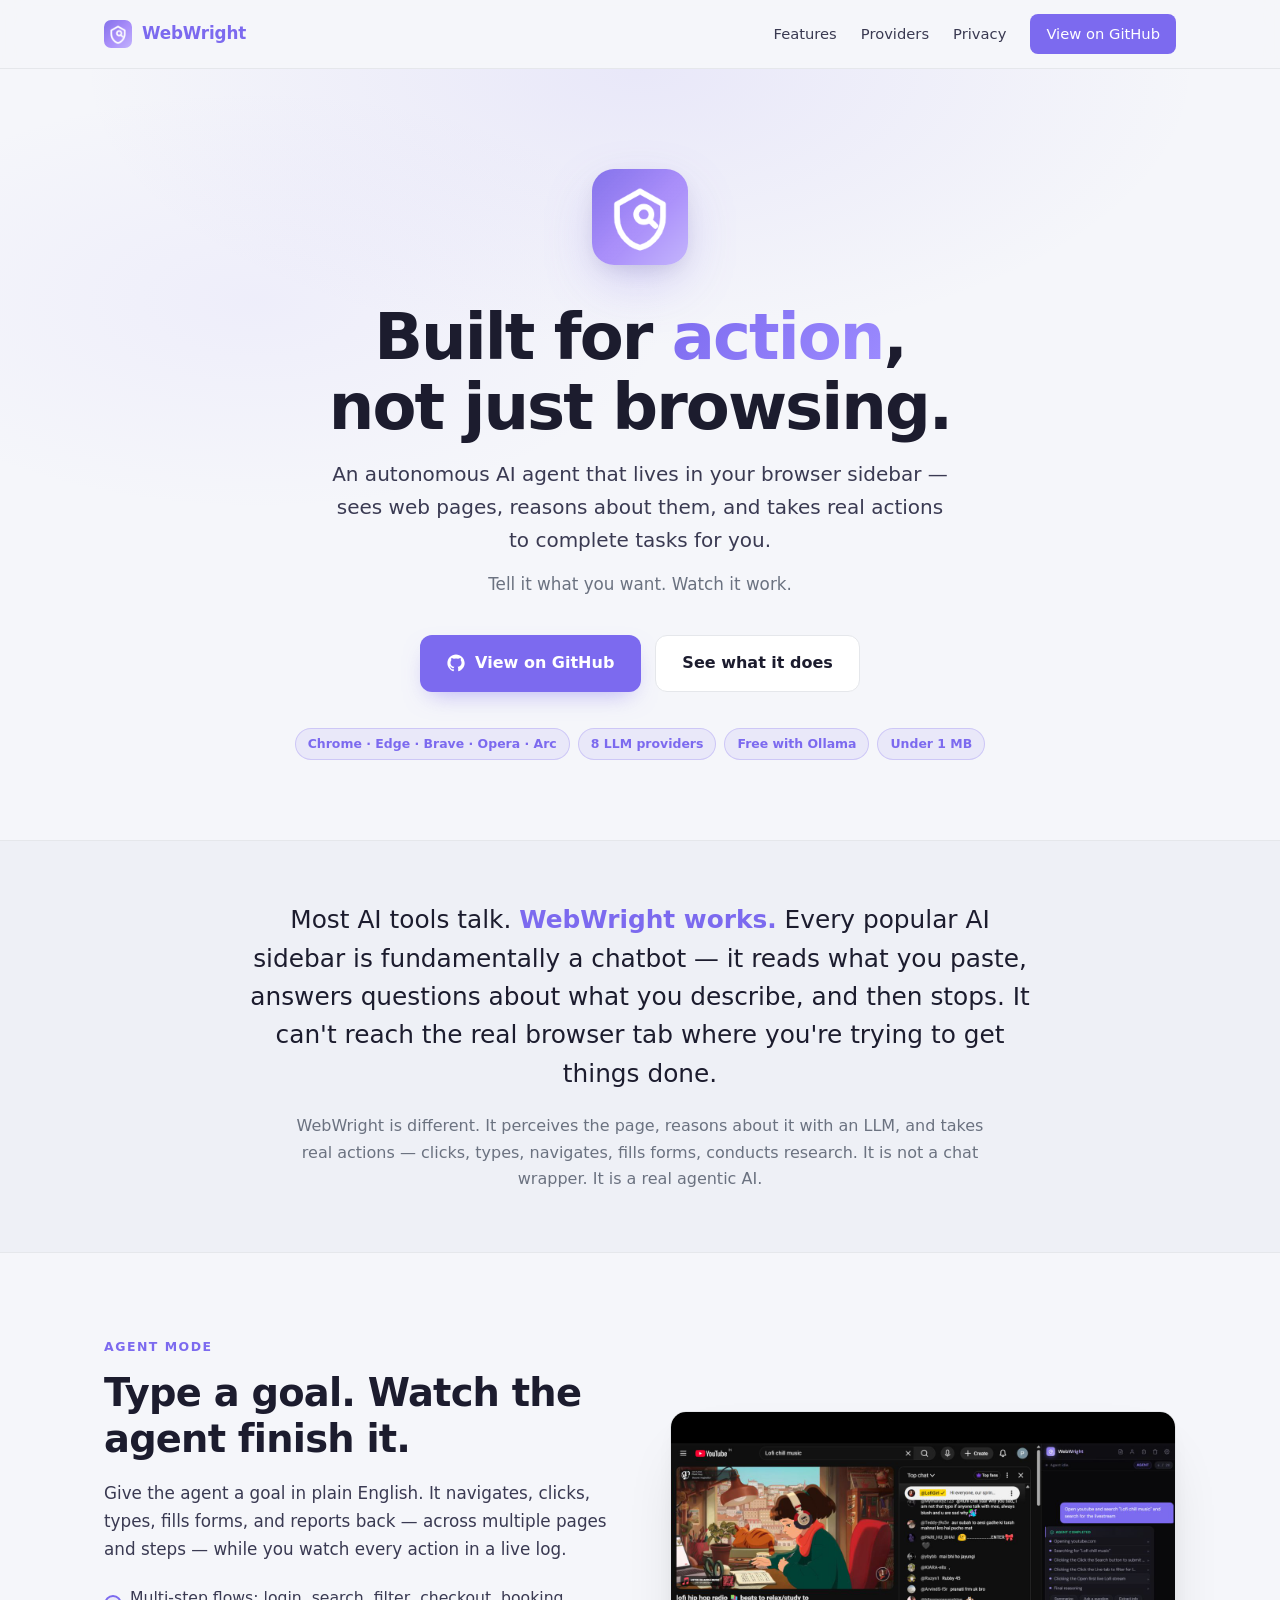
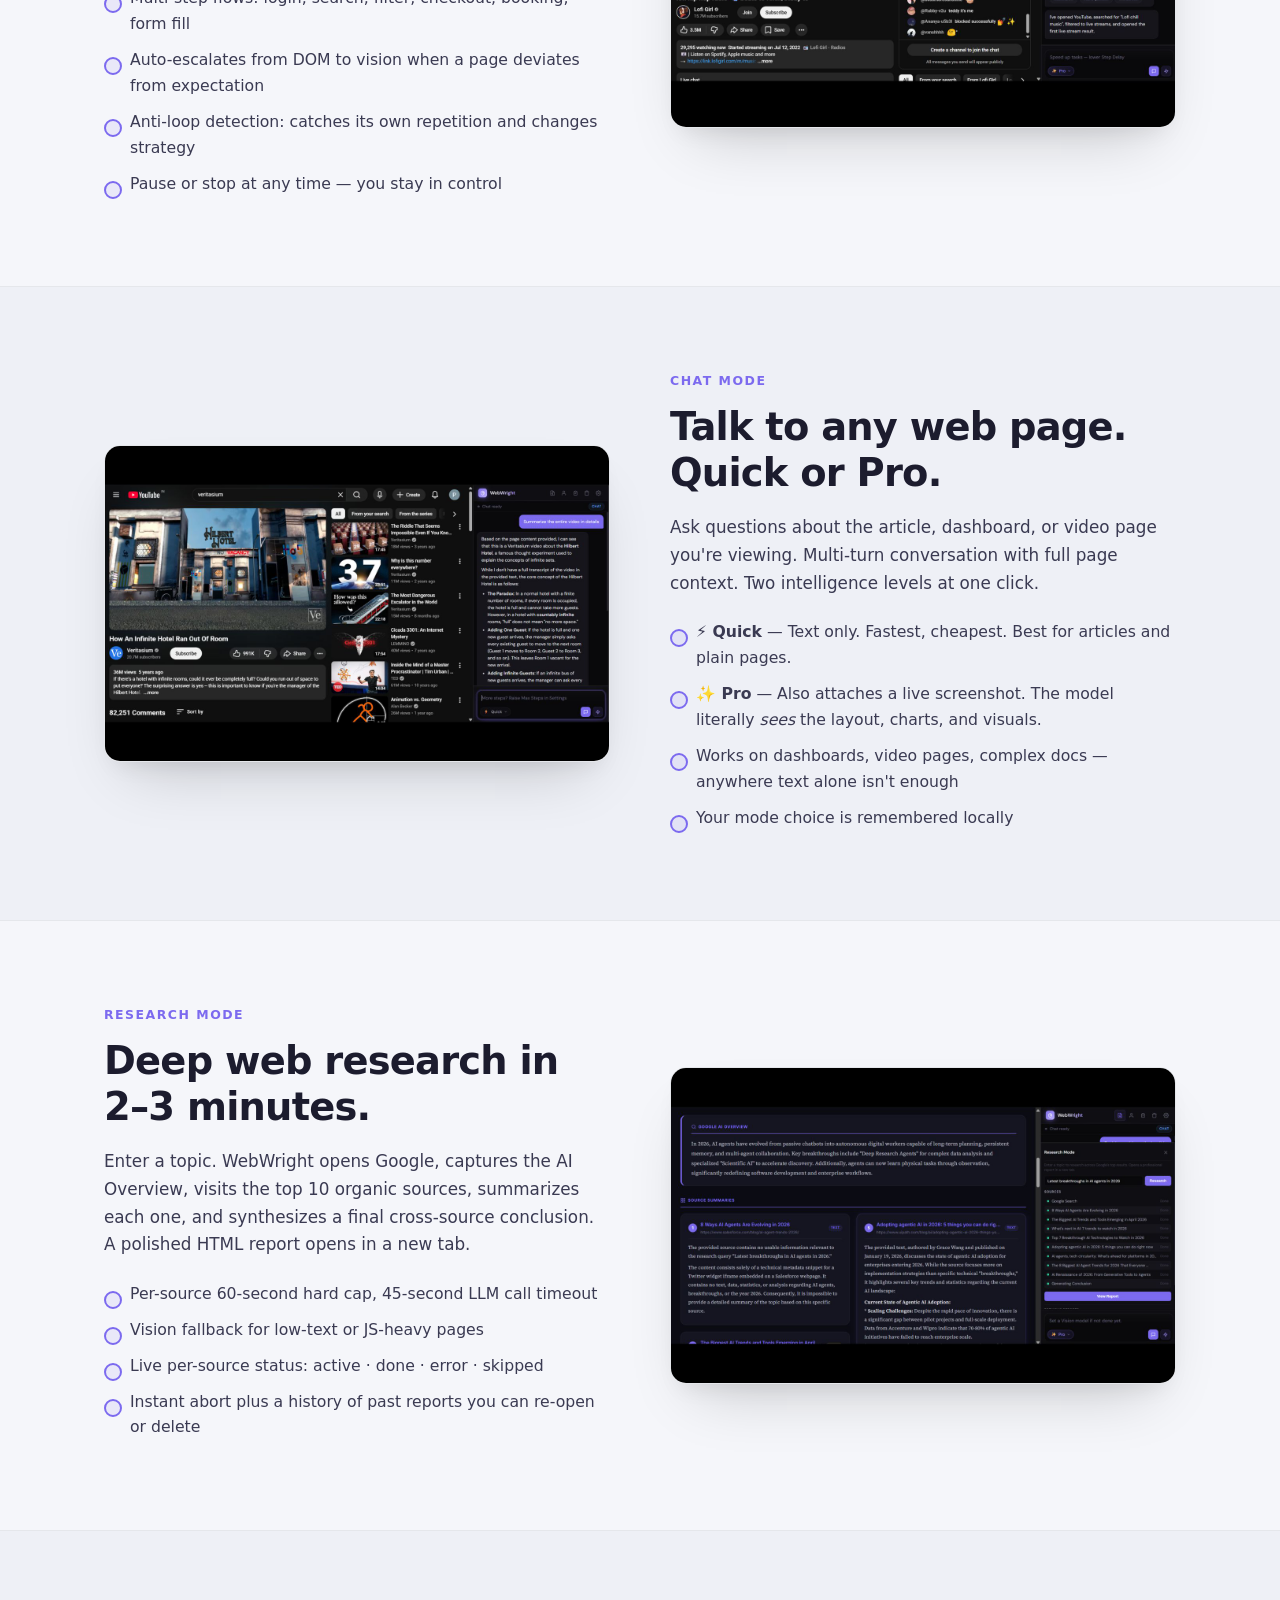
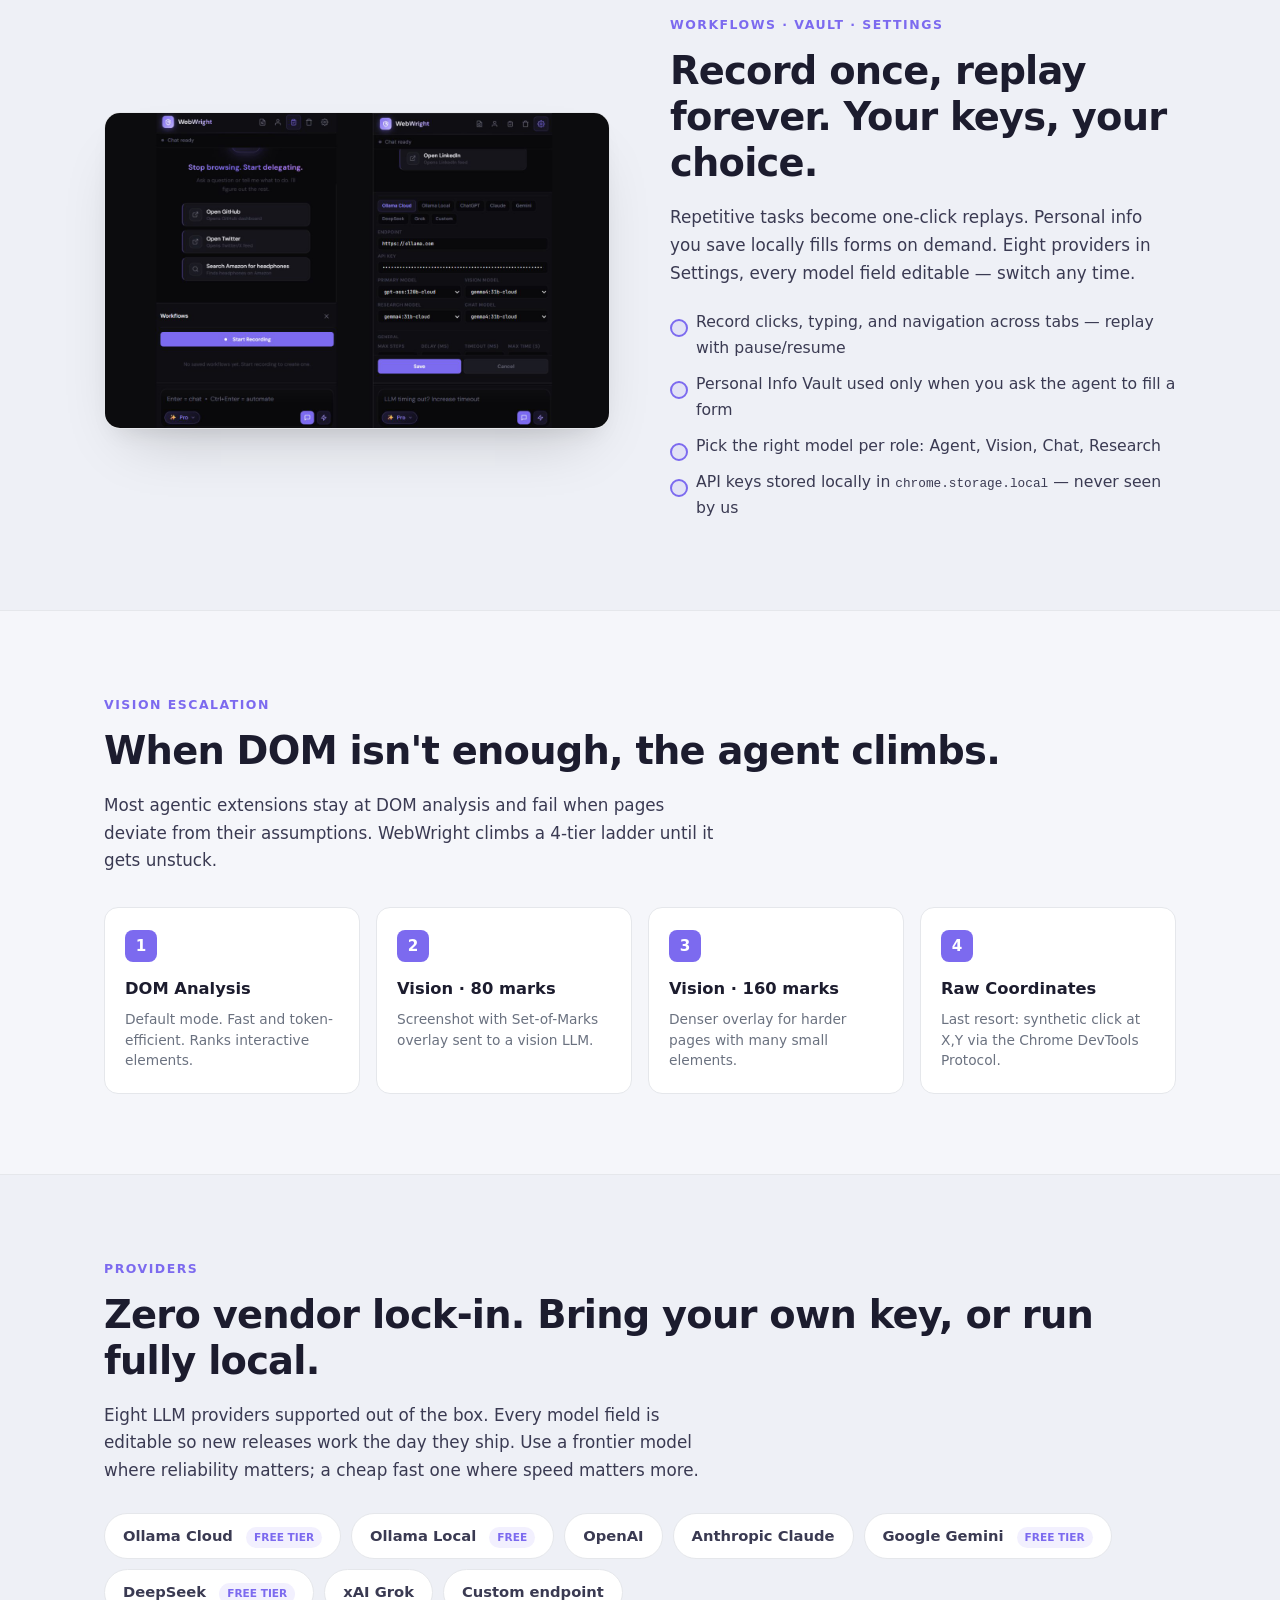
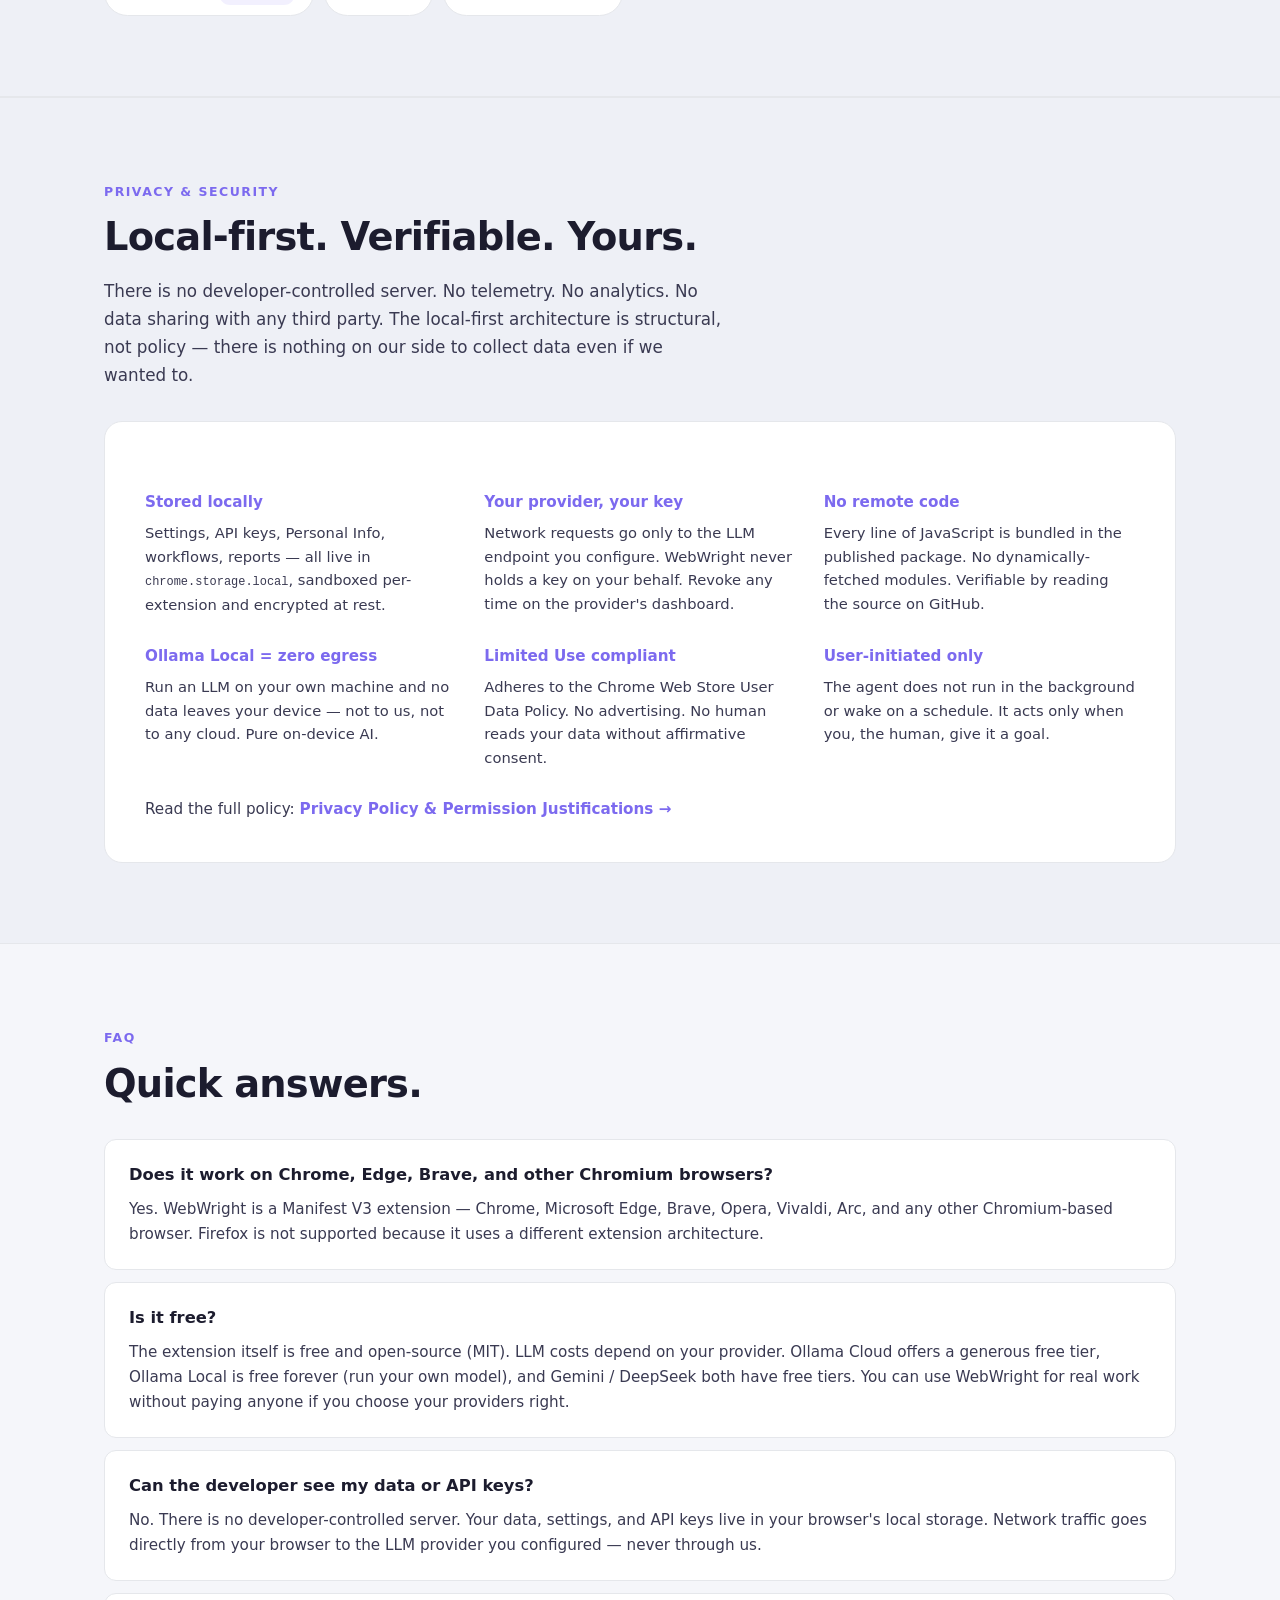
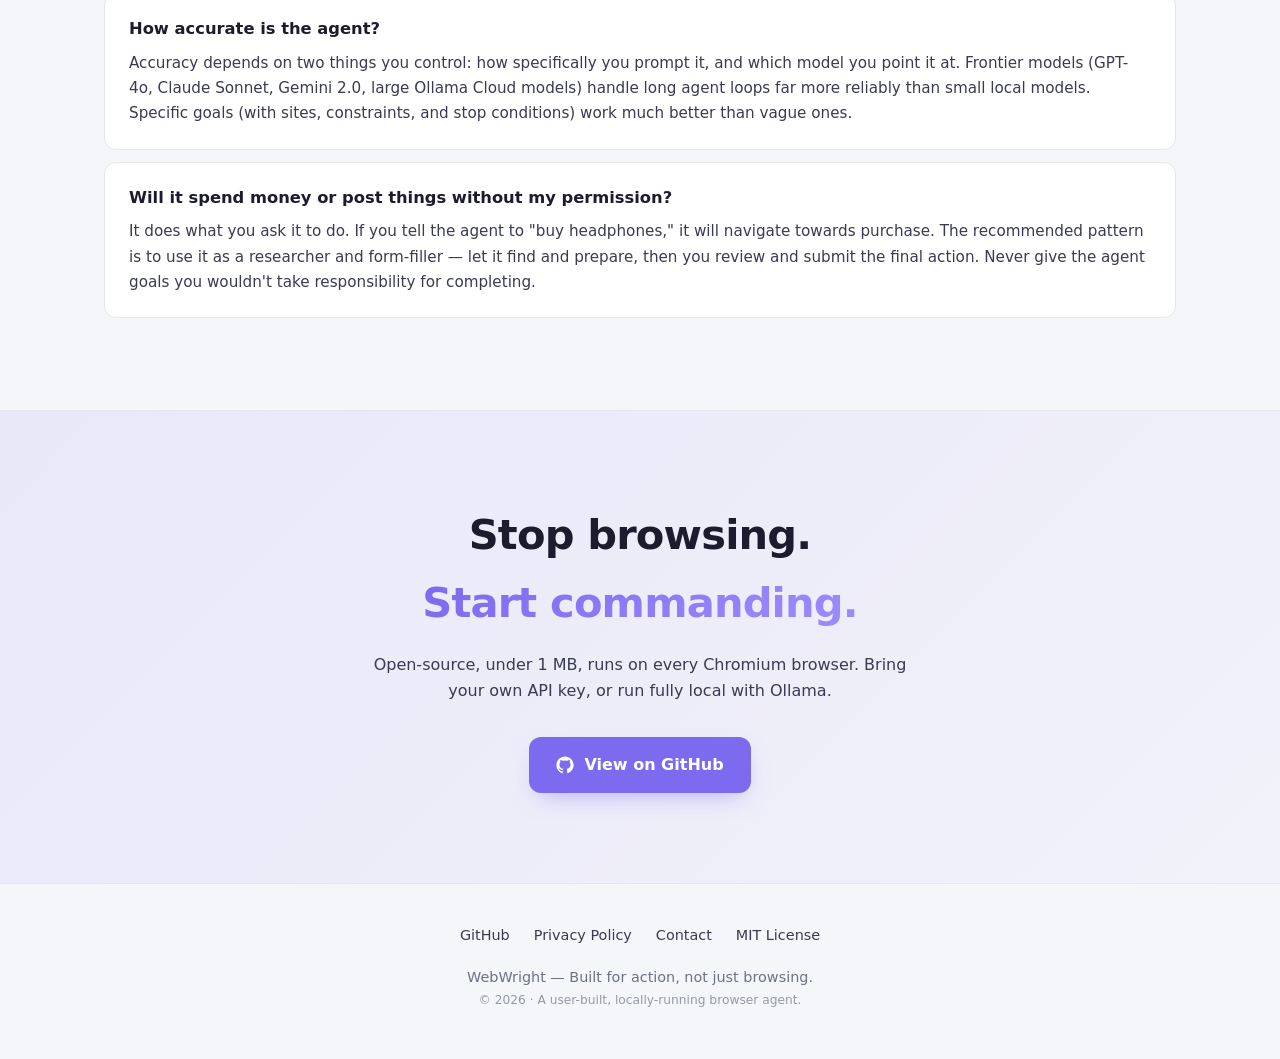
==== index.html @ caa98ea0 "Landing Page" ====
<!DOCTYPE html>
<html lang="en">
<head>
  <meta charset="UTF-8">
  <meta name="viewport" content="width=device-width, initial-scale=1.0">
  <title>WebWright — Built for action, not just browsing</title>
  <meta name="description" content="An autonomous AI agent that lives in your browser sidebar. Sees web pages, reasons about them, and takes real actions to complete tasks for you. Not a chat wrapper.">
  <link rel="icon" type="image/png" href="icons/icon128.png">

  <style>
    :root {
      --accent: #7c6aef;
      --accent-2: #9d8cff;
      --accent-bg: rgba(124,106,239,0.10);
      --bg: #f5f6fa;
      --bg-2: #eef0f6;
      --card: #ffffff;
      --text: #1c1c2e;
      --text-2: #3a3a52;
      --muted: #6b7280;
      --border: #e5e7eb;
      --border-h: #d1d5db;
      --hero-gradient: linear-gradient(135deg, #7c6aef 0%, #9d8cff 100%);
    }
    @media (prefers-color-scheme: dark) {
      :root {
        --bg: #0a0a12;
        --bg-2: #11111d;
        --card: #151522;
        --text: #e8e9f0;
        --text-2: #c2c4d4;
        --muted: #9ca3af;
        --border: #262638;
        --border-h: #34344c;
      }
    }
    * { margin: 0; padding: 0; box-sizing: border-box; }
    html { scroll-behavior: smooth; }
    body {
      font-family: "Inter", "Segoe UI", system-ui, -apple-system, sans-serif;
      background: var(--bg);
      color: var(--text);
      line-height: 1.65;
      -webkit-font-smoothing: antialiased;
      overflow-x: hidden;
    }
    a { color: var(--accent); text-decoration: none; }
    a:hover { color: var(--accent-2); }
    .wrap { max-width: 1120px; margin: 0 auto; padding: 0 24px; }

    /* ── Top bar ── */
    .topbar {
      position: sticky; top: 0; z-index: 50;
      background: color-mix(in srgb, var(--bg) 85%, transparent);
      backdrop-filter: blur(14px);
      border-bottom: 1px solid var(--border);
    }
    .topbar-inner {
      display: flex; align-items: center; justify-content: space-between;
      padding: 14px 24px; max-width: 1120px; margin: 0 auto;
    }
    .brand { display: flex; align-items: center; gap: 10px; font-weight: 800; font-size: 1.05em; letter-spacing: -0.01em; }
    .brand img { width: 28px; height: 28px; border-radius: 7px; }
    .topbar-links { display: flex; gap: 24px; align-items: center; }
    .topbar-links a { color: var(--text-2); font-weight: 500; font-size: 0.92em; }
    .topbar-links a:hover { color: var(--accent); }
    .topbar-cta {
      background: var(--accent); color: #fff !important;
      padding: 8px 16px; border-radius: 8px;
      font-weight: 600; font-size: 0.88em;
      transition: background 0.15s;
    }
    .topbar-cta:hover { background: var(--accent-2); }

    /* ── Hero ── */
    .hero {
      position: relative;
      padding: 100px 0 80px;
      text-align: center;
      overflow: hidden;
    }
    .hero::before {
      content: ""; position: absolute; inset: 0;
      background:
        radial-gradient(ellipse 800px 400px at 50% 0%, var(--accent-bg) 0%, transparent 70%),
        radial-gradient(ellipse 600px 300px at 20% 30%, rgba(157,140,255,0.08) 0%, transparent 70%);
      pointer-events: none;
    }
    .hero-content { position: relative; z-index: 1; }
    .hero-logo {
      width: 96px; height: 96px;
      border-radius: 22px;
      margin: 0 auto 28px;
      box-shadow: 0 20px 60px -15px rgba(124,106,239,0.45), 0 8px 24px -8px rgba(0,0,0,0.15);
    }
    .hero h1 {
      font-size: clamp(2.4em, 5.5vw, 4em);
      font-weight: 800;
      letter-spacing: -0.03em;
      margin-bottom: 16px;
      line-height: 1.1;
    }
    .hero h1 .gradient {
      background: var(--hero-gradient);
      -webkit-background-clip: text;
      background-clip: text;
      -webkit-text-fill-color: transparent;
    }
    .hero-tagline {
      font-size: clamp(1.05em, 1.8vw, 1.25em);
      color: var(--text-2);
      max-width: 620px; margin: 0 auto 14px;
      font-weight: 500;
    }
    .hero-sub {
      font-size: clamp(0.95em, 1.4vw, 1.05em);
      color: var(--muted);
      max-width: 580px; margin: 0 auto 36px;
    }
    .hero-cta { display: inline-flex; gap: 14px; flex-wrap: wrap; justify-content: center; }
    .btn {
      display: inline-flex; align-items: center; gap: 10px;
      padding: 14px 26px; border-radius: 12px;
      font-weight: 600; font-size: 1em;
      transition: transform 0.15s, box-shadow 0.15s, background 0.15s;
      border: 1px solid transparent;
      cursor: pointer;
    }
    .btn-primary {
      background: var(--accent); color: #fff !important;
      box-shadow: 0 10px 24px -10px rgba(124,106,239,0.55);
    }
    .btn-primary:hover { background: var(--accent-2); transform: translateY(-2px); box-shadow: 0 14px 30px -10px rgba(124,106,239,0.7); }
    .btn-ghost {
      background: var(--card); color: var(--text) !important;
      border: 1px solid var(--border);
    }
    .btn-ghost:hover { border-color: var(--accent); color: var(--accent) !important; }
    .btn svg { width: 18px; height: 18px; }

    .hero-badges {
      display: flex; gap: 8px; justify-content: center; flex-wrap: wrap;
      margin-top: 36px;
    }
    .hero-badge {
      font-size: 0.78em; padding: 5px 12px; border-radius: 999px;
      background: var(--accent-bg); color: var(--accent);
      border: 1px solid color-mix(in srgb, var(--accent) 25%, transparent);
      font-weight: 600;
    }

    /* ── Manifesto block ── */
    .manifesto {
      padding: 60px 0;
      border-top: 1px solid var(--border);
      border-bottom: 1px solid var(--border);
      background: var(--bg-2);
    }
    .manifesto-quote {
      max-width: 780px; margin: 0 auto;
      font-size: clamp(1.15em, 2vw, 1.55em);
      line-height: 1.55; font-weight: 500;
      text-align: center; color: var(--text);
    }
    .manifesto-quote strong { color: var(--accent); font-weight: 700; }
    .manifesto-sub {
      text-align: center; color: var(--muted);
      max-width: 720px; margin: 20px auto 0;
      font-size: 1em;
    }

    /* ── Section base ── */
    section { padding: 80px 0; }
    .section-eyebrow {
      display: inline-block;
      font-size: 0.78em; font-weight: 700;
      letter-spacing: 0.12em; text-transform: uppercase;
      color: var(--accent);
      margin-bottom: 12px;
    }
    .section-title {
      font-size: clamp(1.6em, 3.2vw, 2.4em);
      font-weight: 800;
      letter-spacing: -0.02em;
      line-height: 1.2;
      margin-bottom: 18px;
    }
    .section-lead {
      font-size: 1.05em; color: var(--text-2);
      max-width: 620px;
    }

    /* ── Feature row (alternating image + text) ── */
    .feature-row {
      display: grid;
      grid-template-columns: 1fr 1fr;
      gap: 60px;
      align-items: center;
    }
    .feature-row.reverse { direction: rtl; }
    .feature-row.reverse > * { direction: ltr; }
    .feature-image {
      border-radius: 16px;
      overflow: hidden;
      border: 1px solid var(--border);
      box-shadow: 0 30px 60px -25px rgba(0,0,0,0.20), 0 12px 24px -12px rgba(0,0,0,0.10);
      background: var(--card);
    }
    .feature-image img { display: block; width: 100%; height: auto; }
    .feature-list { margin-top: 22px; list-style: none; padding: 0; }
    .feature-list li {
      position: relative; padding-left: 26px;
      margin-bottom: 10px; font-size: 0.98em; color: var(--text-2);
    }
    .feature-list li::before {
      content: ""; position: absolute; left: 0; top: 10px;
      width: 14px; height: 14px; border-radius: 50%;
      background: var(--accent-bg);
      border: 2px solid var(--accent);
    }
    @media (max-width: 880px) {
      .feature-row, .feature-row.reverse {
        grid-template-columns: 1fr;
        direction: ltr;
        gap: 36px;
      }
      .feature-row.reverse .feature-image { order: 2; }
    }

    /* ── Vision tiers grid ── */
    .tiers {
      display: grid;
      grid-template-columns: repeat(4, 1fr);
      gap: 16px;
      margin-top: 32px;
    }
    .tier-card {
      background: var(--card);
      border: 1px solid var(--border);
      border-radius: 14px;
      padding: 22px 20px;
      transition: border-color 0.15s, transform 0.15s;
    }
    .tier-card:hover { border-color: var(--accent); transform: translateY(-3px); }
    .tier-num {
      display: inline-block;
      width: 32px; height: 32px;
      background: var(--accent); color: #fff;
      border-radius: 8px;
      text-align: center; line-height: 32px;
      font-weight: 800; font-size: 0.95em;
      margin-bottom: 14px;
    }
    .tier-title { font-weight: 700; margin-bottom: 6px; font-size: 1.02em; }
    .tier-desc { font-size: 0.86em; color: var(--muted); line-height: 1.5; }
    @media (max-width: 820px) { .tiers { grid-template-columns: repeat(2, 1fr); } }
    @media (max-width: 480px) { .tiers { grid-template-columns: 1fr; } }

    /* ── Providers ── */
    .providers-wrap {
      display: flex; flex-wrap: wrap; gap: 10px;
      margin-top: 28px;
    }
    .provider-pill {
      padding: 10px 18px;
      background: var(--card);
      border: 1px solid var(--border);
      border-radius: 999px;
      font-weight: 600; font-size: 0.92em;
      color: var(--text-2);
      transition: border-color 0.15s, color 0.15s;
    }
    .provider-pill:hover { border-color: var(--accent); color: var(--accent); }
    .provider-pill .free {
      display: inline-block;
      margin-left: 8px; padding: 2px 8px;
      background: var(--accent-bg); color: var(--accent);
      border-radius: 999px; font-size: 0.72em; font-weight: 700;
    }

    /* ── Privacy callout ── */
    .privacy-section {
      background: var(--bg-2);
      border-top: 1px solid var(--border);
      border-bottom: 1px solid var(--border);
    }
    .privacy-card {
      background: var(--card);
      border: 1px solid var(--border);
      border-radius: 18px;
      padding: 40px;
      margin-top: 32px;
    }
    .privacy-pillars {
      display: grid;
      grid-template-columns: repeat(3, 1fr);
      gap: 28px;
      margin-top: 28px;
    }
    .pillar-title {
      font-weight: 700; margin-bottom: 6px; color: var(--accent);
      font-size: 0.95em;
    }
    .pillar-desc { font-size: 0.92em; color: var(--text-2); line-height: 1.6; }
    @media (max-width: 720px) { .privacy-pillars { grid-template-columns: 1fr; } .privacy-card { padding: 28px 22px; } }

    /* ── FAQ ── */
    .faq-list { margin-top: 32px; }
    .faq-item {
      background: var(--card);
      border: 1px solid var(--border);
      border-radius: 12px;
      padding: 22px 24px;
      margin-bottom: 12px;
    }
    .faq-q { font-weight: 700; font-size: 1.02em; margin-bottom: 8px; }
    .faq-a { color: var(--text-2); font-size: 0.95em; }

    /* ── Final CTA ── */
    .final-cta {
      text-align: center;
      padding: 90px 0;
      background: linear-gradient(135deg, rgba(124,106,239,0.10) 0%, rgba(157,140,255,0.04) 100%);
      border-top: 1px solid var(--border);
    }
    .final-cta h2 {
      font-size: clamp(1.8em, 4vw, 2.6em);
      font-weight: 800;
      letter-spacing: -0.02em;
      margin-bottom: 14px;
    }
    .final-cta p { color: var(--text-2); max-width: 560px; margin: 0 auto 32px; }

    /* ── Footer ── */
    footer {
      padding: 40px 0 50px;
      border-top: 1px solid var(--border);
      text-align: center;
      color: var(--muted);
      font-size: 0.9em;
    }
    footer .footer-links { display: flex; gap: 24px; justify-content: center; flex-wrap: wrap; margin-bottom: 18px; }
    footer .footer-links a { color: var(--text-2); font-weight: 500; }
    footer .footer-links a:hover { color: var(--accent); }
    .footer-tag { font-size: 0.85em; opacity: 0.7; }
  </style>
</head>
<body>

  <!-- ───────────────────── Top bar ───────────────────── -->
  <div class="topbar">
    <div class="topbar-inner">
      <a class="brand" href="#top">
        <img src="icons/icon128.png" alt="WebWright">
        WebWright
      </a>
      <div class="topbar-links">
        <a href="#features">Features</a>
        <a href="#providers">Providers</a>
        <a href="#privacy">Privacy</a>
        <a href="https://github.com/profoncode-debug/WebWright" target="_blank" class="topbar-cta">View on GitHub</a>
      </div>
    </div>
  </div>

  <!-- ───────────────────── Hero ───────────────────── -->
  <header id="top" class="hero">
    <div class="wrap hero-content">
      <img src="screenshots/05-logo.png" alt="WebWright" class="hero-logo" onerror="this.src='icons/icon128.png'">
      <h1>Built for <span class="gradient">action</span>,<br>not just browsing.</h1>
      <p class="hero-tagline">An autonomous AI agent that lives in your browser sidebar — sees web pages, reasons about them, and takes real actions to complete tasks for you.</p>
      <p class="hero-sub">Tell it what you want. Watch it work.</p>
      <div class="hero-cta">
        <a class="btn btn-primary" href="https://github.com/profoncode-debug/WebWright" target="_blank">
          <svg viewBox="0 0 24 24" fill="currentColor"><path d="M12 .5C5.65.5.5 5.66.5 12.02c0 5.09 3.29 9.4 7.86 10.93.58.1.79-.25.79-.55 0-.27-.01-1.18-.02-2.14-3.2.69-3.87-1.36-3.87-1.36-.52-1.33-1.27-1.68-1.27-1.68-1.04-.71.08-.7.08-.7 1.15.08 1.76 1.19 1.76 1.19 1.03 1.76 2.69 1.25 3.34.95.1-.74.4-1.26.73-1.55-2.55-.29-5.24-1.28-5.24-5.71 0-1.26.45-2.29 1.18-3.1-.12-.29-.51-1.46.11-3.04 0 0 .97-.31 3.18 1.18a11.04 11.04 0 015.78 0c2.2-1.49 3.17-1.18 3.17-1.18.63 1.58.24 2.75.12 3.04.74.81 1.18 1.84 1.18 3.1 0 4.44-2.69 5.42-5.26 5.7.41.36.78 1.05.78 2.12 0 1.53-.01 2.77-.01 3.14 0 .31.21.66.79.55 4.57-1.53 7.86-5.84 7.86-10.93C23.5 5.66 18.35.5 12 .5z"/></svg>
          View on GitHub
        </a>
        <a class="btn btn-ghost" href="#features">See what it does</a>
      </div>
      <div class="hero-badges">
        <span class="hero-badge">Chrome · Edge · Brave · Opera · Arc</span>
        <span class="hero-badge">8 LLM providers</span>
        <span class="hero-badge">Free with Ollama</span>
        <span class="hero-badge">Under 1 MB</span>
      </div>
    </div>
  </header>

  <!-- ───────────────────── Manifesto ───────────────────── -->
  <section class="manifesto">
    <div class="wrap">
      <p class="manifesto-quote">
        Most AI tools talk. <strong>WebWright works.</strong> Every popular AI sidebar is fundamentally a chatbot — it reads what you paste, answers questions about what you describe, and then stops. It can't reach the real browser tab where you're trying to get things done.
      </p>
      <p class="manifesto-sub">
        WebWright is different. It perceives the page, reasons about it with an LLM, and takes real actions — clicks, types, navigates, fills forms, conducts research. It is not a chat wrapper. It is a real agentic AI.
      </p>
    </div>
  </section>

  <!-- ───────────────────── Feature: Agent Mode ───────────────────── -->
  <section id="features">
    <div class="wrap feature-row">
      <div>
        <span class="section-eyebrow">Agent Mode</span>
        <h2 class="section-title">Type a goal. Watch the agent finish it.</h2>
        <p class="section-lead">Give the agent a goal in plain English. It navigates, clicks, types, fills forms, and reports back — across multiple pages and steps — while you watch every action in a live log.</p>
        <ul class="feature-list">
          <li>Multi-step flows: login, search, filter, checkout, booking, form fill</li>
          <li>Auto-escalates from DOM to vision when a page deviates from expectation</li>
          <li>Anti-loop detection: catches its own repetition and changes strategy</li>
          <li>Pause or stop at any time — you stay in control</li>
        </ul>
      </div>
      <div class="feature-image">
        <img src="screenshots/Agent_mode.jpg" alt="WebWright agent completing a YouTube search task autonomously">
      </div>
    </div>
  </section>

  <!-- ───────────────────── Feature: Chat Mode ───────────────────── -->
  <section style="background: var(--bg-2); border-top: 1px solid var(--border); border-bottom: 1px solid var(--border);">
    <div class="wrap feature-row reverse">
      <div>
        <span class="section-eyebrow">Chat Mode</span>
        <h2 class="section-title">Talk to any web page. Quick or Pro.</h2>
        <p class="section-lead">Ask questions about the article, dashboard, or video page you're viewing. Multi-turn conversation with full page context. Two intelligence levels at one click.</p>
        <ul class="feature-list">
          <li><strong>⚡ Quick</strong> — Text only. Fastest, cheapest. Best for articles and plain pages.</li>
          <li><strong>✨ Pro</strong> — Also attaches a live screenshot. The model literally <em>sees</em> the layout, charts, and visuals.</li>
          <li>Works on dashboards, video pages, complex docs — anywhere text alone isn't enough</li>
          <li>Your mode choice is remembered locally</li>
        </ul>
      </div>
      <div class="feature-image">
        <img src="screenshots/Chat_mode.jpg" alt="WebWright Chat Mode explaining the Hilbert Hotel paradox while viewing a YouTube video">
      </div>
    </div>
  </section>

  <!-- ───────────────────── Feature: Research Mode ───────────────────── -->
  <section>
    <div class="wrap feature-row">
      <div>
        <span class="section-eyebrow">Research Mode</span>
        <h2 class="section-title">Deep web research in 2–3 minutes.</h2>
        <p class="section-lead">Enter a topic. WebWright opens Google, captures the AI Overview, visits the top 10 organic sources, summarizes each one, and synthesizes a final cross-source conclusion. A polished HTML report opens in a new tab.</p>
        <ul class="feature-list">
          <li>Per-source 60-second hard cap, 45-second LLM call timeout</li>
          <li>Vision fallback for low-text or JS-heavy pages</li>
          <li>Live per-source status: active · done · error · skipped</li>
          <li>Instant abort plus a history of past reports you can re-open or delete</li>
        </ul>
      </div>
      <div class="feature-image">
        <img src="screenshots/Research_mode.jpg" alt="WebWright Research Mode showing Google AI Overview and source summaries on AI agents in 2026">
      </div>
    </div>
  </section>

  <!-- ───────────────────── Feature: Workflows + Settings ───────────────────── -->
  <section style="background: var(--bg-2); border-top: 1px solid var(--border); border-bottom: 1px solid var(--border);">
    <div class="wrap feature-row reverse">
      <div>
        <span class="section-eyebrow">Workflows · Vault · Settings</span>
        <h2 class="section-title">Record once, replay forever. Your keys, your choice.</h2>
        <p class="section-lead">Repetitive tasks become one-click replays. Personal info you save locally fills forms on demand. Eight providers in Settings, every model field editable — switch any time.</p>
        <ul class="feature-list">
          <li>Record clicks, typing, and navigation across tabs — replay with pause/resume</li>
          <li>Personal Info Vault used only when you ask the agent to fill a form</li>
          <li>Pick the right model per role: Agent, Vision, Chat, Research</li>
          <li>API keys stored locally in <code>chrome.storage.local</code> — never seen by us</li>
        </ul>
      </div>
      <div class="feature-image">
        <img src="screenshots/UI.jpg" alt="WebWright sidebar and settings panel showing eight LLM provider tabs and model fields">
      </div>
    </div>
  </section>

  <!-- ───────────────────── Vision tiers ───────────────────── -->
  <section>
    <div class="wrap">
      <span class="section-eyebrow">Vision Escalation</span>
      <h2 class="section-title">When DOM isn't enough, the agent climbs.</h2>
      <p class="section-lead">Most agentic extensions stay at DOM analysis and fail when pages deviate from their assumptions. WebWright climbs a 4-tier ladder until it gets unstuck.</p>
      <div class="tiers">
        <div class="tier-card">
          <div class="tier-num">1</div>
          <div class="tier-title">DOM Analysis</div>
          <div class="tier-desc">Default mode. Fast and token-efficient. Ranks interactive elements.</div>
        </div>
        <div class="tier-card">
          <div class="tier-num">2</div>
          <div class="tier-title">Vision · 80 marks</div>
          <div class="tier-desc">Screenshot with Set-of-Marks overlay sent to a vision LLM.</div>
        </div>
        <div class="tier-card">
          <div class="tier-num">3</div>
          <div class="tier-title">Vision · 160 marks</div>
          <div class="tier-desc">Denser overlay for harder pages with many small elements.</div>
        </div>
        <div class="tier-card">
          <div class="tier-num">4</div>
          <div class="tier-title">Raw Coordinates</div>
          <div class="tier-desc">Last resort: synthetic click at X,Y via the Chrome DevTools Protocol.</div>
        </div>
      </div>
    </div>
  </section>

  <!-- ───────────────────── Providers ───────────────────── -->
  <section id="providers" style="background: var(--bg-2); border-top: 1px solid var(--border); border-bottom: 1px solid var(--border);">
    <div class="wrap">
      <span class="section-eyebrow">Providers</span>
      <h2 class="section-title">Zero vendor lock-in. Bring your own key, or run fully local.</h2>
      <p class="section-lead">Eight LLM providers supported out of the box. Every model field is editable so new releases work the day they ship. Use a frontier model where reliability matters; a cheap fast one where speed matters more.</p>
      <div class="providers-wrap">
        <span class="provider-pill">Ollama Cloud <span class="free">FREE TIER</span></span>
        <span class="provider-pill">Ollama Local <span class="free">FREE</span></span>
        <span class="provider-pill">OpenAI</span>
        <span class="provider-pill">Anthropic Claude</span>
        <span class="provider-pill">Google Gemini <span class="free">FREE TIER</span></span>
        <span class="provider-pill">DeepSeek <span class="free">FREE TIER</span></span>
        <span class="provider-pill">xAI Grok</span>
        <span class="provider-pill">Custom endpoint</span>
      </div>
    </div>
  </section>

  <!-- ───────────────────── Privacy ───────────────────── -->
  <section id="privacy" class="privacy-section">
    <div class="wrap">
      <span class="section-eyebrow">Privacy &amp; Security</span>
      <h2 class="section-title">Local-first. Verifiable. Yours.</h2>
      <p class="section-lead">There is no developer-controlled server. No telemetry. No analytics. No data sharing with any third party. The local-first architecture is structural, not policy — there is nothing on our side to collect data even if we wanted to.</p>
      <div class="privacy-card">
        <div class="privacy-pillars">
          <div>
            <div class="pillar-title">Stored locally</div>
            <div class="pillar-desc">Settings, API keys, Personal Info, workflows, reports — all live in <code>chrome.storage.local</code>, sandboxed per-extension and encrypted at rest.</div>
          </div>
          <div>
            <div class="pillar-title">Your provider, your key</div>
            <div class="pillar-desc">Network requests go only to the LLM endpoint you configure. WebWright never holds a key on your behalf. Revoke any time on the provider's dashboard.</div>
          </div>
          <div>
            <div class="pillar-title">No remote code</div>
            <div class="pillar-desc">Every line of JavaScript is bundled in the published package. No dynamically-fetched modules. Verifiable by reading the source on GitHub.</div>
          </div>
          <div>
            <div class="pillar-title">Ollama Local = zero egress</div>
            <div class="pillar-desc">Run an LLM on your own machine and no data leaves your device — not to us, not to any cloud. Pure on-device AI.</div>
          </div>
          <div>
            <div class="pillar-title">Limited Use compliant</div>
            <div class="pillar-desc">Adheres to the Chrome Web Store User Data Policy. No advertising. No human reads your data without affirmative consent.</div>
          </div>
          <div>
            <div class="pillar-title">User-initiated only</div>
            <div class="pillar-desc">The agent does not run in the background or wake on a schedule. It acts only when you, the human, give it a goal.</div>
          </div>
        </div>
        <p style="margin-top: 28px; font-size: 0.95em; color: var(--text-2);">
          Read the full policy: <a href="privacy-policy.html"><strong>Privacy Policy &amp; Permission Justifications →</strong></a>
        </p>
      </div>
    </div>
  </section>

  <!-- ───────────────────── FAQ ───────────────────── -->
  <section>
    <div class="wrap">
      <span class="section-eyebrow">FAQ</span>
      <h2 class="section-title">Quick answers.</h2>
      <div class="faq-list">
        <div class="faq-item">
          <div class="faq-q">Does it work on Chrome, Edge, Brave, and other Chromium browsers?</div>
          <div class="faq-a">Yes. WebWright is a Manifest V3 extension — Chrome, Microsoft Edge, Brave, Opera, Vivaldi, Arc, and any other Chromium-based browser. Firefox is not supported because it uses a different extension architecture.</div>
        </div>
        <div class="faq-item">
          <div class="faq-q">Is it free?</div>
          <div class="faq-a">The extension itself is free and open-source (MIT). LLM costs depend on your provider. Ollama Cloud offers a generous free tier, Ollama Local is free forever (run your own model), and Gemini / DeepSeek both have free tiers. You can use WebWright for real work without paying anyone if you choose your providers right.</div>
        </div>
        <div class="faq-item">
          <div class="faq-q">Can the developer see my data or API keys?</div>
          <div class="faq-a">No. There is no developer-controlled server. Your data, settings, and API keys live in your browser's local storage. Network traffic goes directly from your browser to the LLM provider you configured — never through us.</div>
        </div>
        <div class="faq-item">
          <div class="faq-q">How accurate is the agent?</div>
          <div class="faq-a">Accuracy depends on two things you control: how specifically you prompt it, and which model you point it at. Frontier models (GPT-4o, Claude Sonnet, Gemini 2.0, large Ollama Cloud models) handle long agent loops far more reliably than small local models. Specific goals (with sites, constraints, and stop conditions) work much better than vague ones.</div>
        </div>
        <div class="faq-item">
          <div class="faq-q">Will it spend money or post things without my permission?</div>
          <div class="faq-a">It does what you ask it to do. If you tell the agent to "buy headphones," it will navigate towards purchase. The recommended pattern is to use it as a researcher and form-filler — let it find and prepare, then you review and submit the final action. Never give the agent goals you wouldn't take responsibility for completing.</div>
        </div>
      </div>
    </div>
  </section>

  <!-- ───────────────────── Final CTA ───────────────────── -->
  <section class="final-cta">
    <div class="wrap">
      <h2>Stop browsing.<br><span style="background: var(--hero-gradient); -webkit-background-clip: text; background-clip: text; -webkit-text-fill-color: transparent;">Start commanding.</span></h2>
      <p>Open-source, under 1 MB, runs on every Chromium browser. Bring your own API key, or run fully local with Ollama.</p>
      <a class="btn btn-primary" href="https://github.com/profoncode-debug/WebWright" target="_blank">
        <svg viewBox="0 0 24 24" fill="currentColor"><path d="M12 .5C5.65.5.5 5.66.5 12.02c0 5.09 3.29 9.4 7.86 10.93.58.1.79-.25.79-.55 0-.27-.01-1.18-.02-2.14-3.2.69-3.87-1.36-3.87-1.36-.52-1.33-1.27-1.68-1.27-1.68-1.04-.71.08-.7.08-.7 1.15.08 1.76 1.19 1.76 1.19 1.03 1.76 2.69 1.25 3.34.95.1-.74.4-1.26.73-1.55-2.55-.29-5.24-1.28-5.24-5.71 0-1.26.45-2.29 1.18-3.1-.12-.29-.51-1.46.11-3.04 0 0 .97-.31 3.18 1.18a11.04 11.04 0 015.78 0c2.2-1.49 3.17-1.18 3.17-1.18.63 1.58.24 2.75.12 3.04.74.81 1.18 1.84 1.18 3.1 0 4.44-2.69 5.42-5.26 5.7.41.36.78 1.05.78 2.12 0 1.53-.01 2.77-.01 3.14 0 .31.21.66.79.55 4.57-1.53 7.86-5.84 7.86-10.93C23.5 5.66 18.35.5 12 .5z"/></svg>
        View on GitHub
      </a>
    </div>
  </section>

  <!-- ───────────────────── Footer ───────────────────── -->
  <footer>
    <div class="wrap">
      <div class="footer-links">
        <a href="https://github.com/profoncode-debug/WebWright" target="_blank">GitHub</a>
        <a href="privacy-policy.html">Privacy Policy</a>
        <a href="mailto:profoncode@gmail.com">Contact</a>
        <a href="https://github.com/profoncode-debug/WebWright/blob/main/LICENSE" target="_blank">MIT License</a>
      </div>
      <div>WebWright — Built for action, not just browsing.</div>
      <div class="footer-tag">© 2026 · A user-built, locally-running browser agent.</div>
    </div>
  </footer>

</body>
</html>
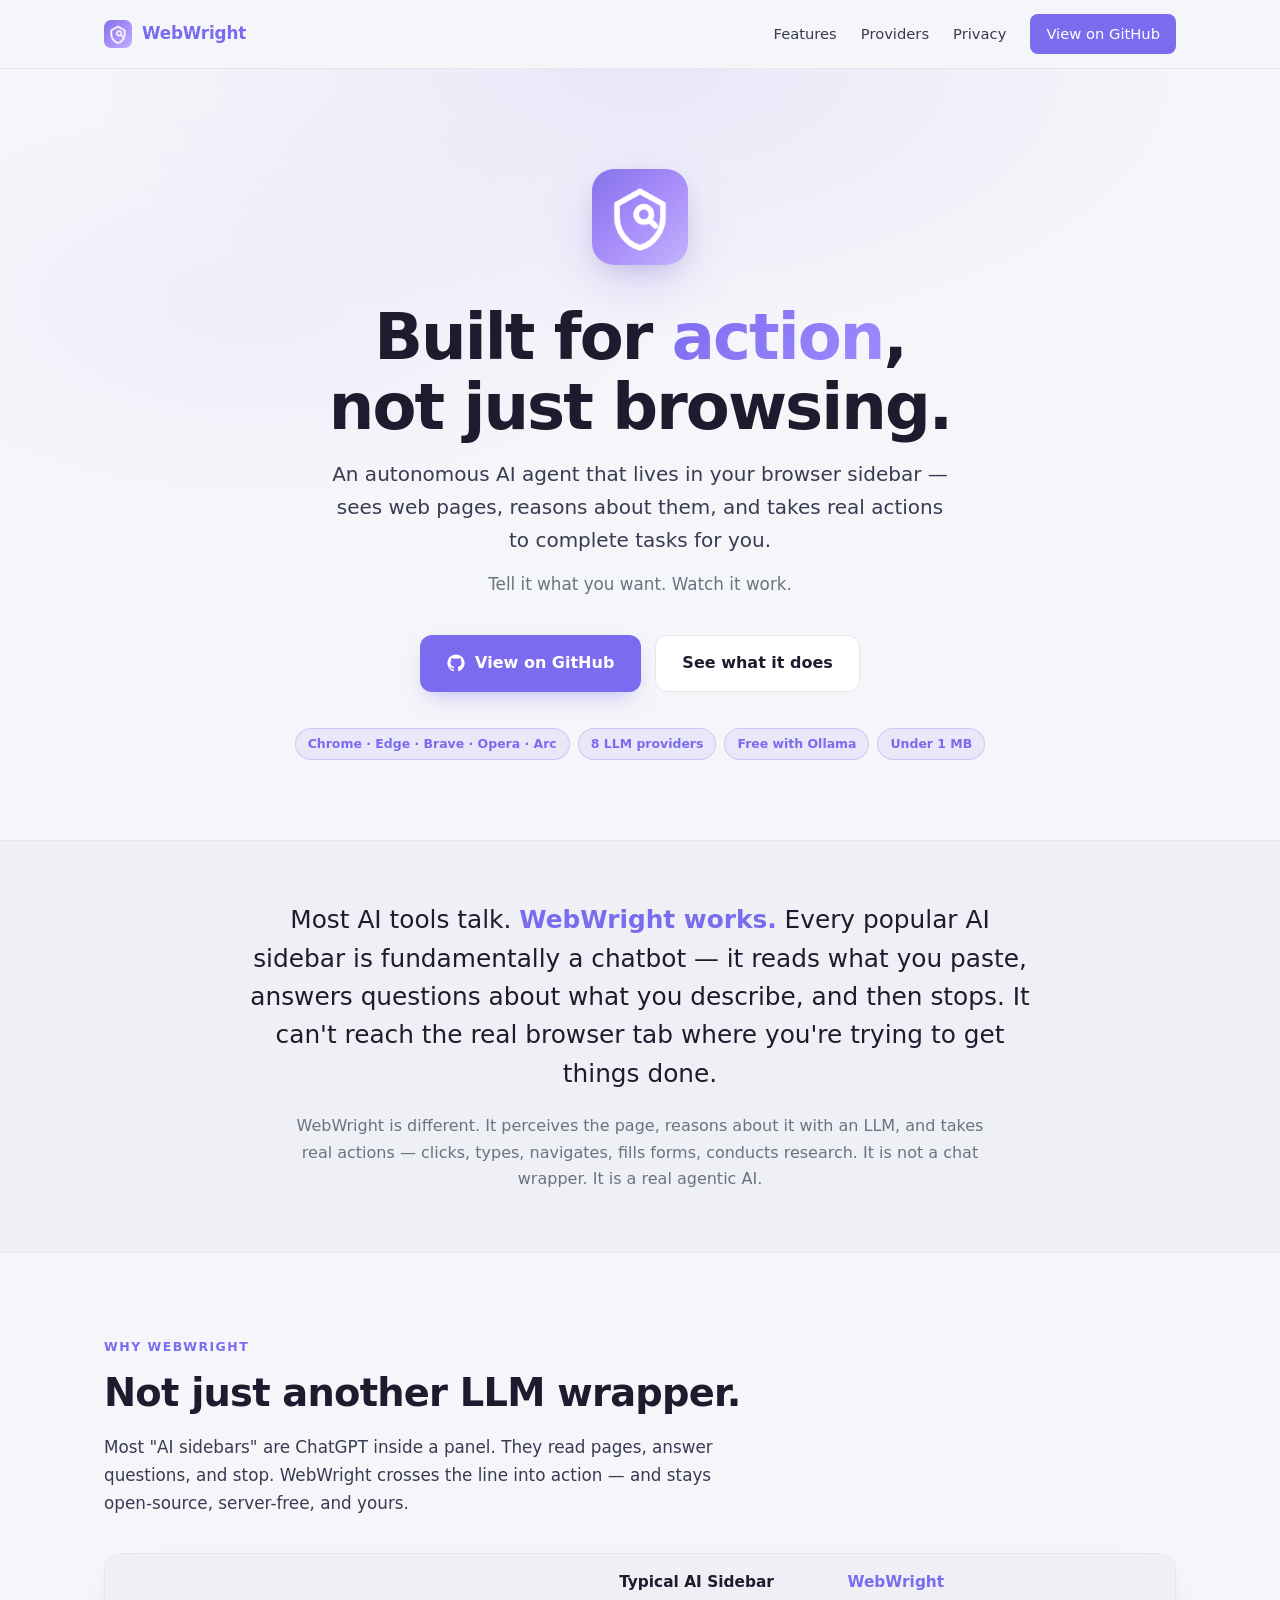
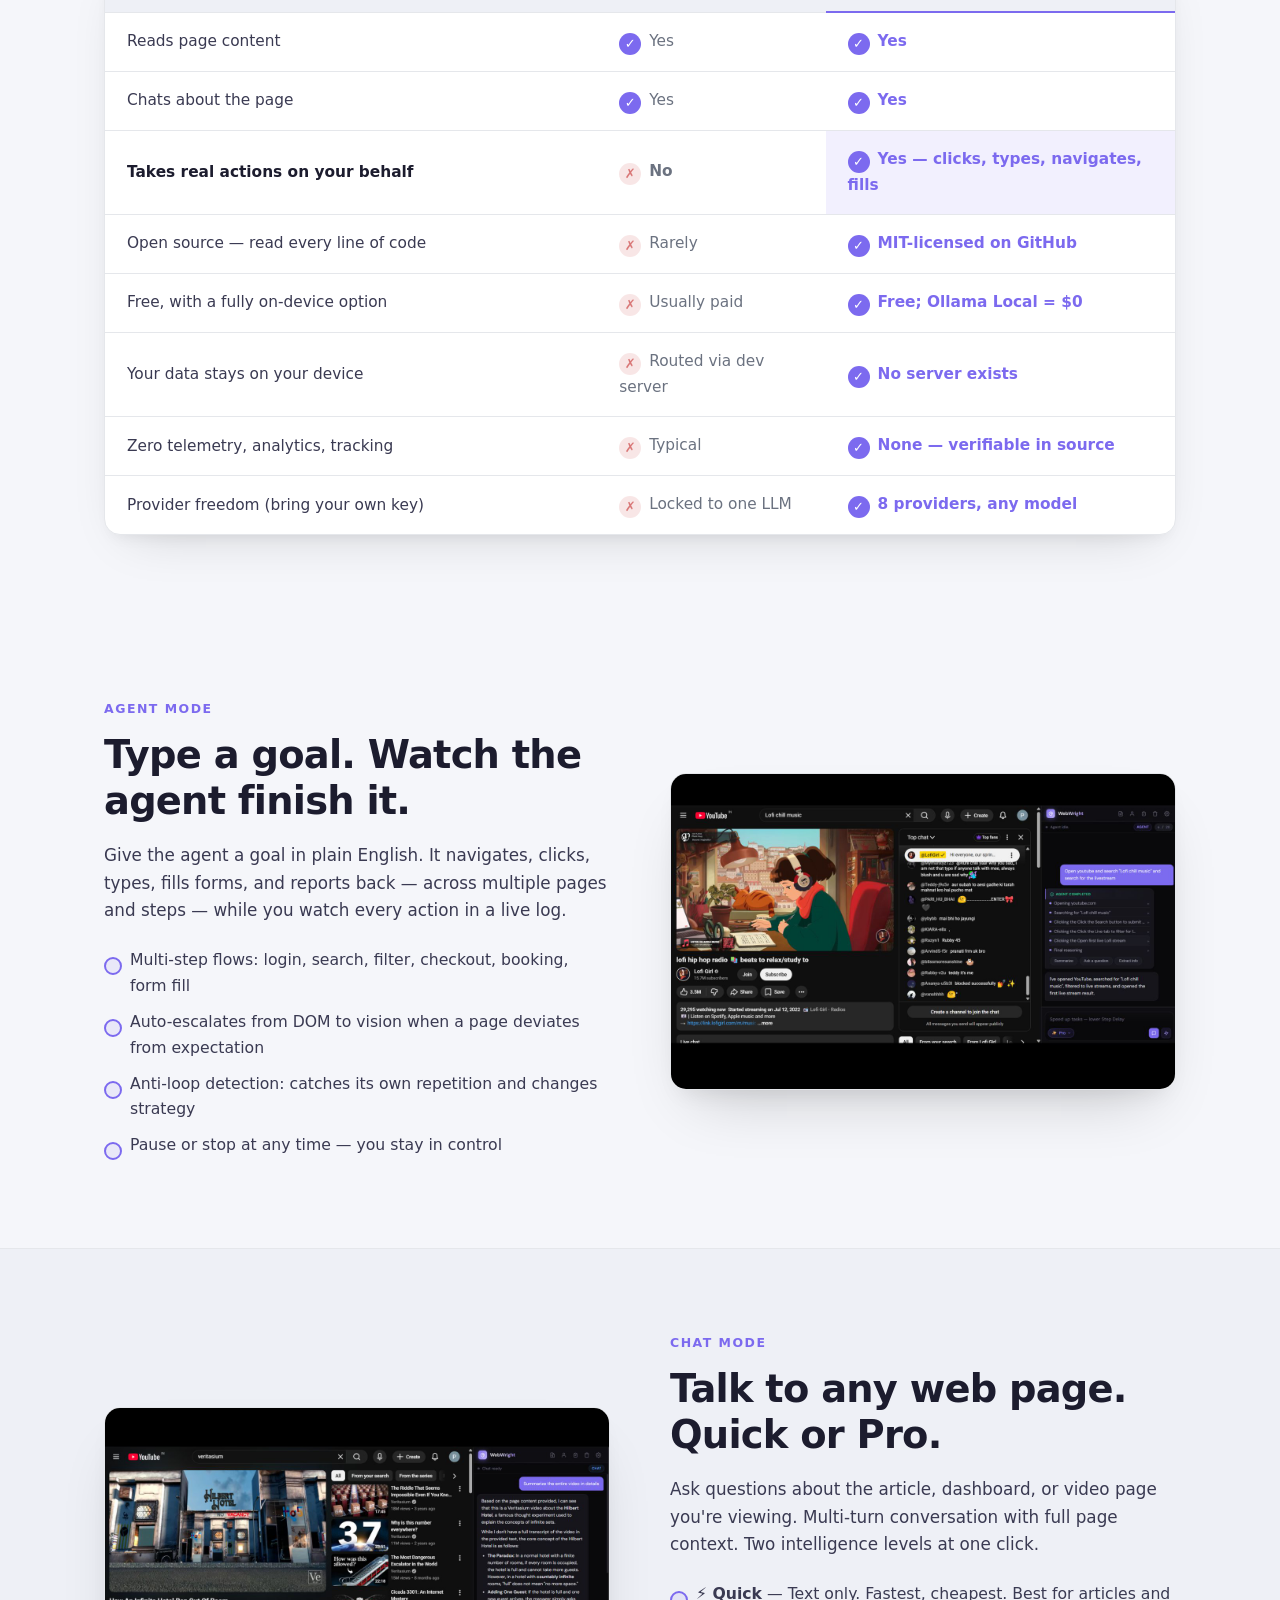
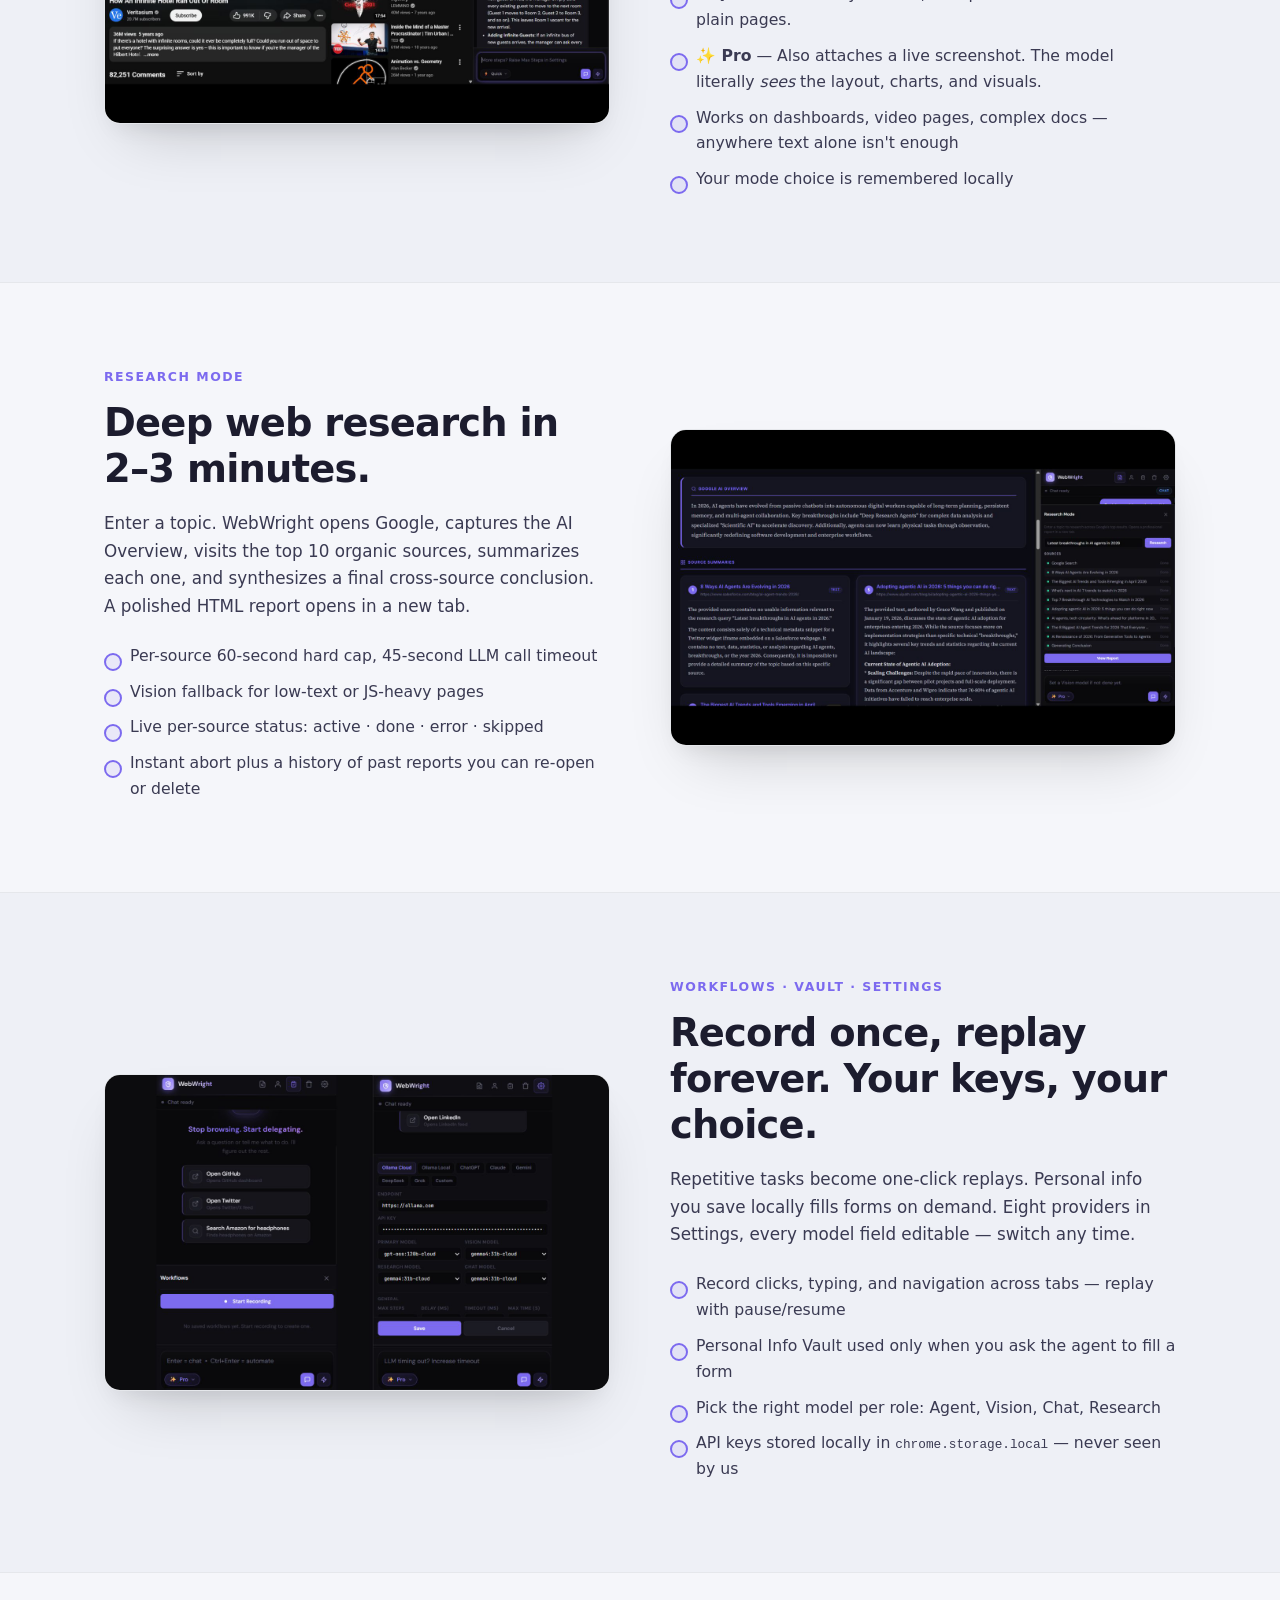
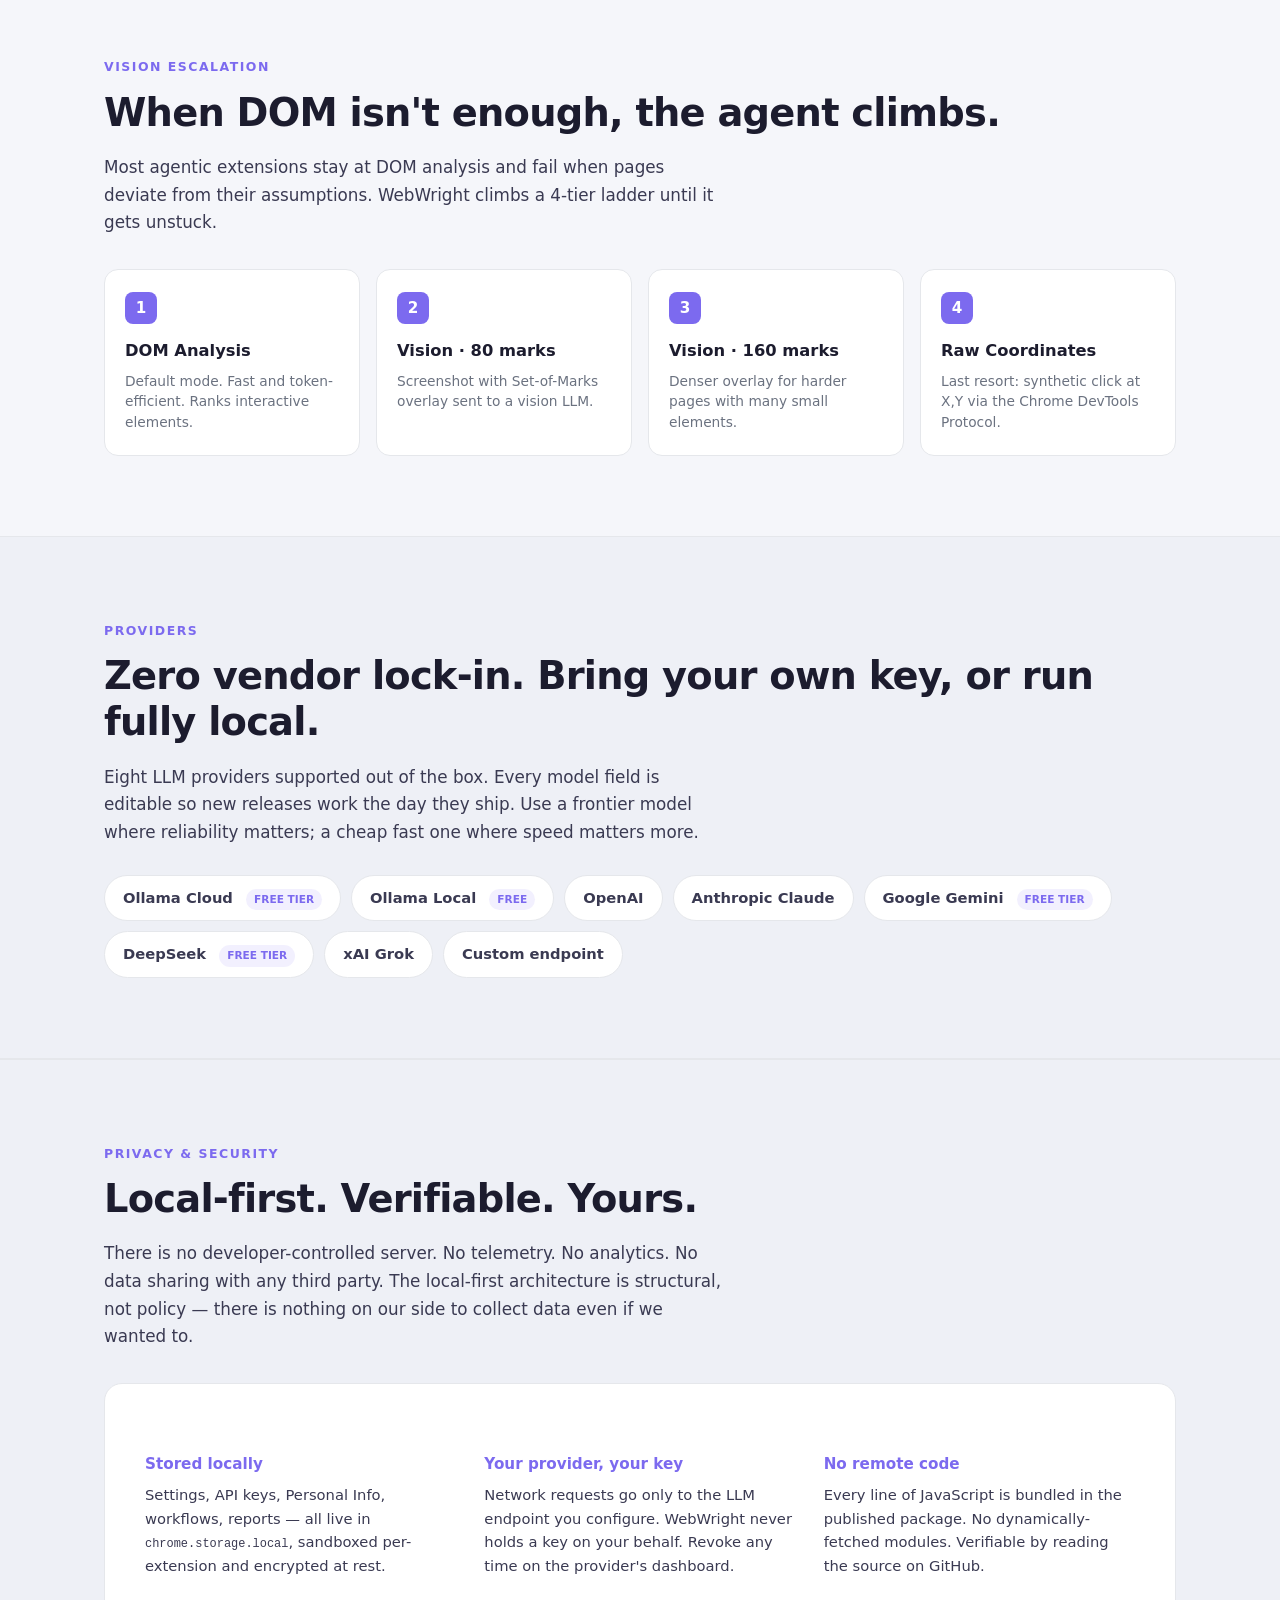
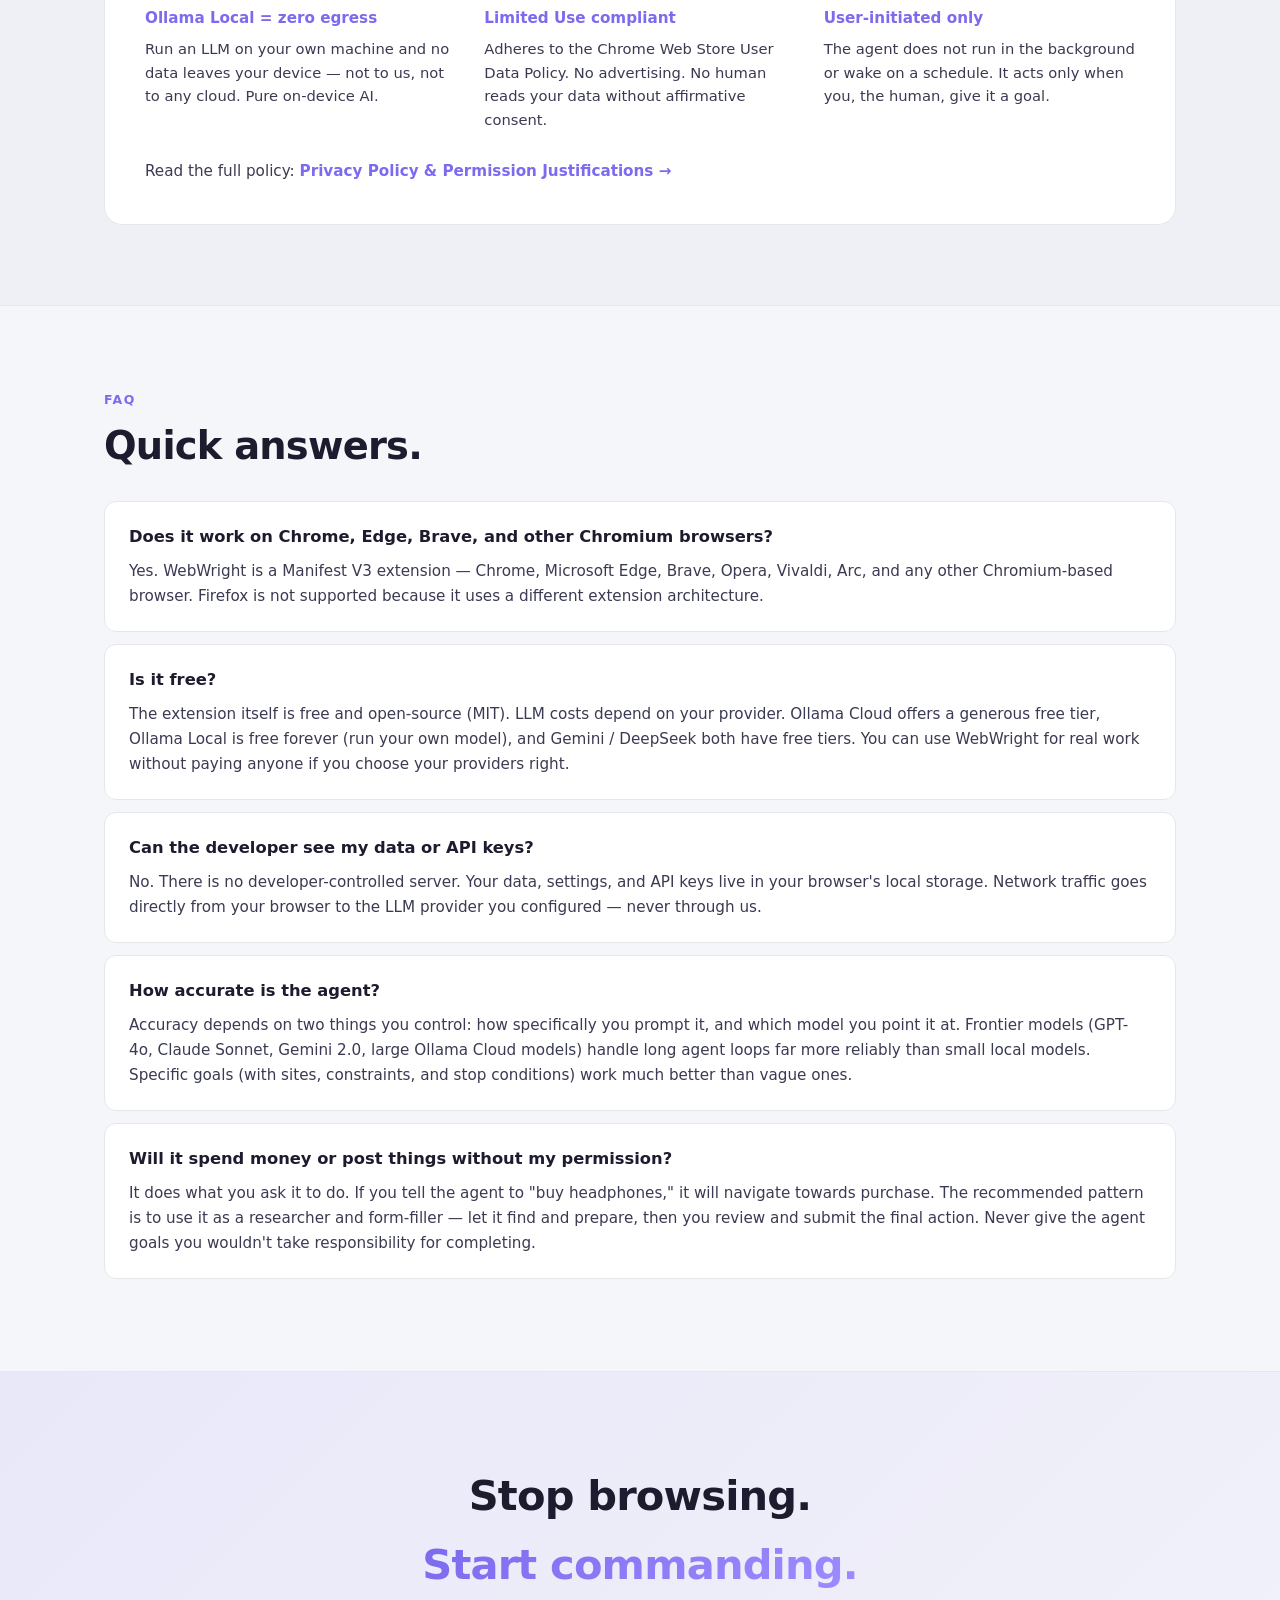
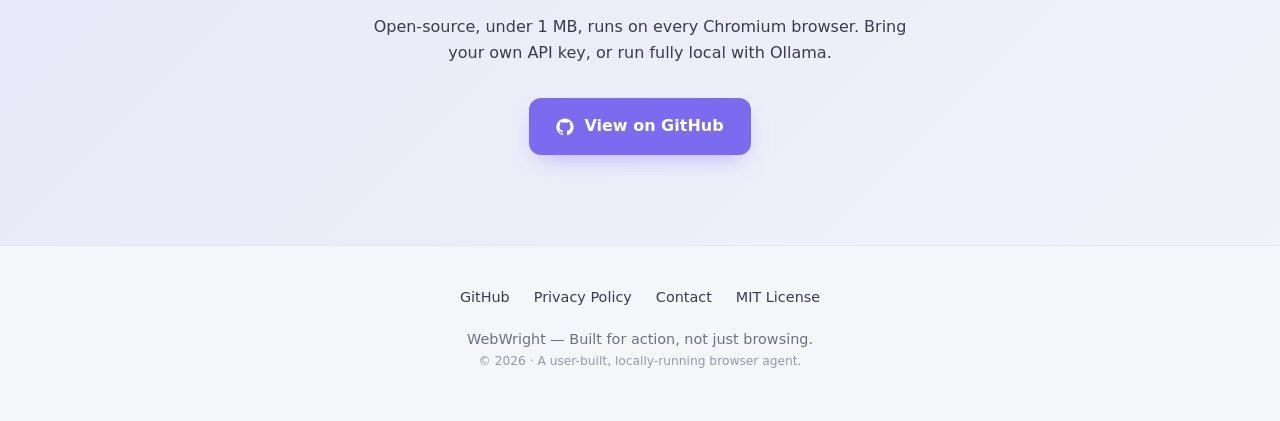
==== commit b840c967: "Just some UI" ====
--- a/index.html
+++ b/index.html
@@ -227,6 +227,55 @@
       .feature-row.reverse .feature-image { order: 2; }
     }
 
+    /* ── Comparison table ── */
+    .compare-table-wrap {
+      margin-top: 36px;
+      border-radius: 16px;
+      overflow: hidden;
+      border: 1px solid var(--border);
+      box-shadow: 0 20px 50px -25px rgba(0,0,0,0.18), 0 8px 16px -8px rgba(0,0,0,0.08);
+      background: var(--card);
+    }
+    .compare-table { width: 100%; border-collapse: collapse; }
+    .compare-table th, .compare-table td {
+      padding: 16px 22px;
+      text-align: left;
+      border-bottom: 1px solid var(--border);
+      font-size: 0.96em;
+      vertical-align: middle;
+    }
+    .compare-table thead th { font-weight: 700; background: var(--bg-2); }
+    .compare-table thead th.col-ww {
+      color: var(--accent);
+      position: relative;
+    }
+    .compare-table thead th.col-ww::after {
+      content: ""; position: absolute; left: 0; right: 0; bottom: -1px; height: 2px;
+      background: var(--accent);
+    }
+    .compare-table tbody tr:last-child td { border-bottom: none; }
+    .compare-table td.cell-feature { width: 46%; color: var(--text-2); font-weight: 500; }
+    .compare-table td.cell-typical { color: var(--muted); }
+    .compare-table td.cell-ww { color: var(--accent); font-weight: 600; }
+    .compare-table .mark {
+      display: inline-block;
+      width: 22px; height: 22px;
+      line-height: 22px; text-align: center;
+      border-radius: 50%;
+      font-weight: 700; font-size: 0.85em;
+      margin-right: 8px;
+      vertical-align: -2px;
+    }
+    .compare-table .mark-yes { background: var(--accent); color: #fff; }
+    .compare-table .mark-no { background: rgba(217,119,119,0.18); color: #d97777; }
+    .compare-table tr.row-emph td { font-weight: 700; }
+    .compare-table tr.row-emph td.cell-feature { color: var(--text); }
+    .compare-table tr.row-emph td.cell-ww { background: var(--accent-bg); }
+    @media (max-width: 720px) {
+      .compare-table th, .compare-table td { padding: 12px 14px; font-size: 0.85em; }
+      .compare-table .mark { width: 18px; height: 18px; line-height: 18px; font-size: 0.75em; }
+    }
+
     /* ── Vision tiers grid ── */
     .tiers {
       display: grid;
@@ -366,7 +415,7 @@
   <!-- ───────────────────── Hero ───────────────────── -->
   <header id="top" class="hero">
     <div class="wrap hero-content">
-      <img src="screenshots/05-logo.png" alt="WebWright" class="hero-logo" onerror="this.src='icons/icon128.png'">
+      <img src="icons/icon128.png" alt="WebWright" class="hero-logo">
       <h1>Built for <span class="gradient">action</span>,<br>not just browsing.</h1>
       <p class="hero-tagline">An autonomous AI agent that lives in your browser sidebar — sees web pages, reasons about them, and takes real actions to complete tasks for you.</p>
       <p class="hero-sub">Tell it what you want. Watch it work.</p>
@@ -395,6 +444,69 @@
       <p class="manifesto-sub">
         WebWright is different. It perceives the page, reasons about it with an LLM, and takes real actions — clicks, types, navigates, fills forms, conducts research. It is not a chat wrapper. It is a real agentic AI.
       </p>
+    </div>
+  </section>
+
+  <!-- ───────────────────── Comparison Table ───────────────────── -->
+  <section id="compare">
+    <div class="wrap">
+      <span class="section-eyebrow">Why WebWright</span>
+      <h2 class="section-title">Not just another LLM wrapper.</h2>
+      <p class="section-lead">Most "AI sidebars" are ChatGPT inside a panel. They read pages, answer questions, and stop. WebWright crosses the line into action — and stays open-source, server-free, and yours.</p>
+
+      <div class="compare-table-wrap">
+        <table class="compare-table">
+          <thead>
+            <tr>
+              <th></th>
+              <th class="col-typical">Typical AI Sidebar</th>
+              <th class="col-ww">WebWright</th>
+            </tr>
+          </thead>
+          <tbody>
+            <tr>
+              <td class="cell-feature">Reads page content</td>
+              <td class="cell-typical"><span class="mark mark-yes">✓</span>Yes</td>
+              <td class="cell-ww"><span class="mark mark-yes">✓</span>Yes</td>
+            </tr>
+            <tr>
+              <td class="cell-feature">Chats about the page</td>
+              <td class="cell-typical"><span class="mark mark-yes">✓</span>Yes</td>
+              <td class="cell-ww"><span class="mark mark-yes">✓</span>Yes</td>
+            </tr>
+            <tr class="row-emph">
+              <td class="cell-feature">Takes real actions on your behalf</td>
+              <td class="cell-typical"><span class="mark mark-no">✗</span>No</td>
+              <td class="cell-ww"><span class="mark mark-yes">✓</span>Yes — clicks, types, navigates, fills</td>
+            </tr>
+            <tr>
+              <td class="cell-feature">Open source — read every line of code</td>
+              <td class="cell-typical"><span class="mark mark-no">✗</span>Rarely</td>
+              <td class="cell-ww"><span class="mark mark-yes">✓</span>MIT-licensed on GitHub</td>
+            </tr>
+            <tr>
+              <td class="cell-feature">Free, with a fully on-device option</td>
+              <td class="cell-typical"><span class="mark mark-no">✗</span>Usually paid</td>
+              <td class="cell-ww"><span class="mark mark-yes">✓</span>Free; Ollama Local = $0</td>
+            </tr>
+            <tr>
+              <td class="cell-feature">Your data stays on your device</td>
+              <td class="cell-typical"><span class="mark mark-no">✗</span>Routed via dev server</td>
+              <td class="cell-ww"><span class="mark mark-yes">✓</span>No server exists</td>
+            </tr>
+            <tr>
+              <td class="cell-feature">Zero telemetry, analytics, tracking</td>
+              <td class="cell-typical"><span class="mark mark-no">✗</span>Typical</td>
+              <td class="cell-ww"><span class="mark mark-yes">✓</span>None — verifiable in source</td>
+            </tr>
+            <tr>
+              <td class="cell-feature">Provider freedom (bring your own key)</td>
+              <td class="cell-typical"><span class="mark mark-no">✗</span>Locked to one LLM</td>
+              <td class="cell-ww"><span class="mark mark-yes">✓</span>8 providers, any model</td>
+            </tr>
+          </tbody>
+        </table>
+      </div>
     </div>
   </section>
 
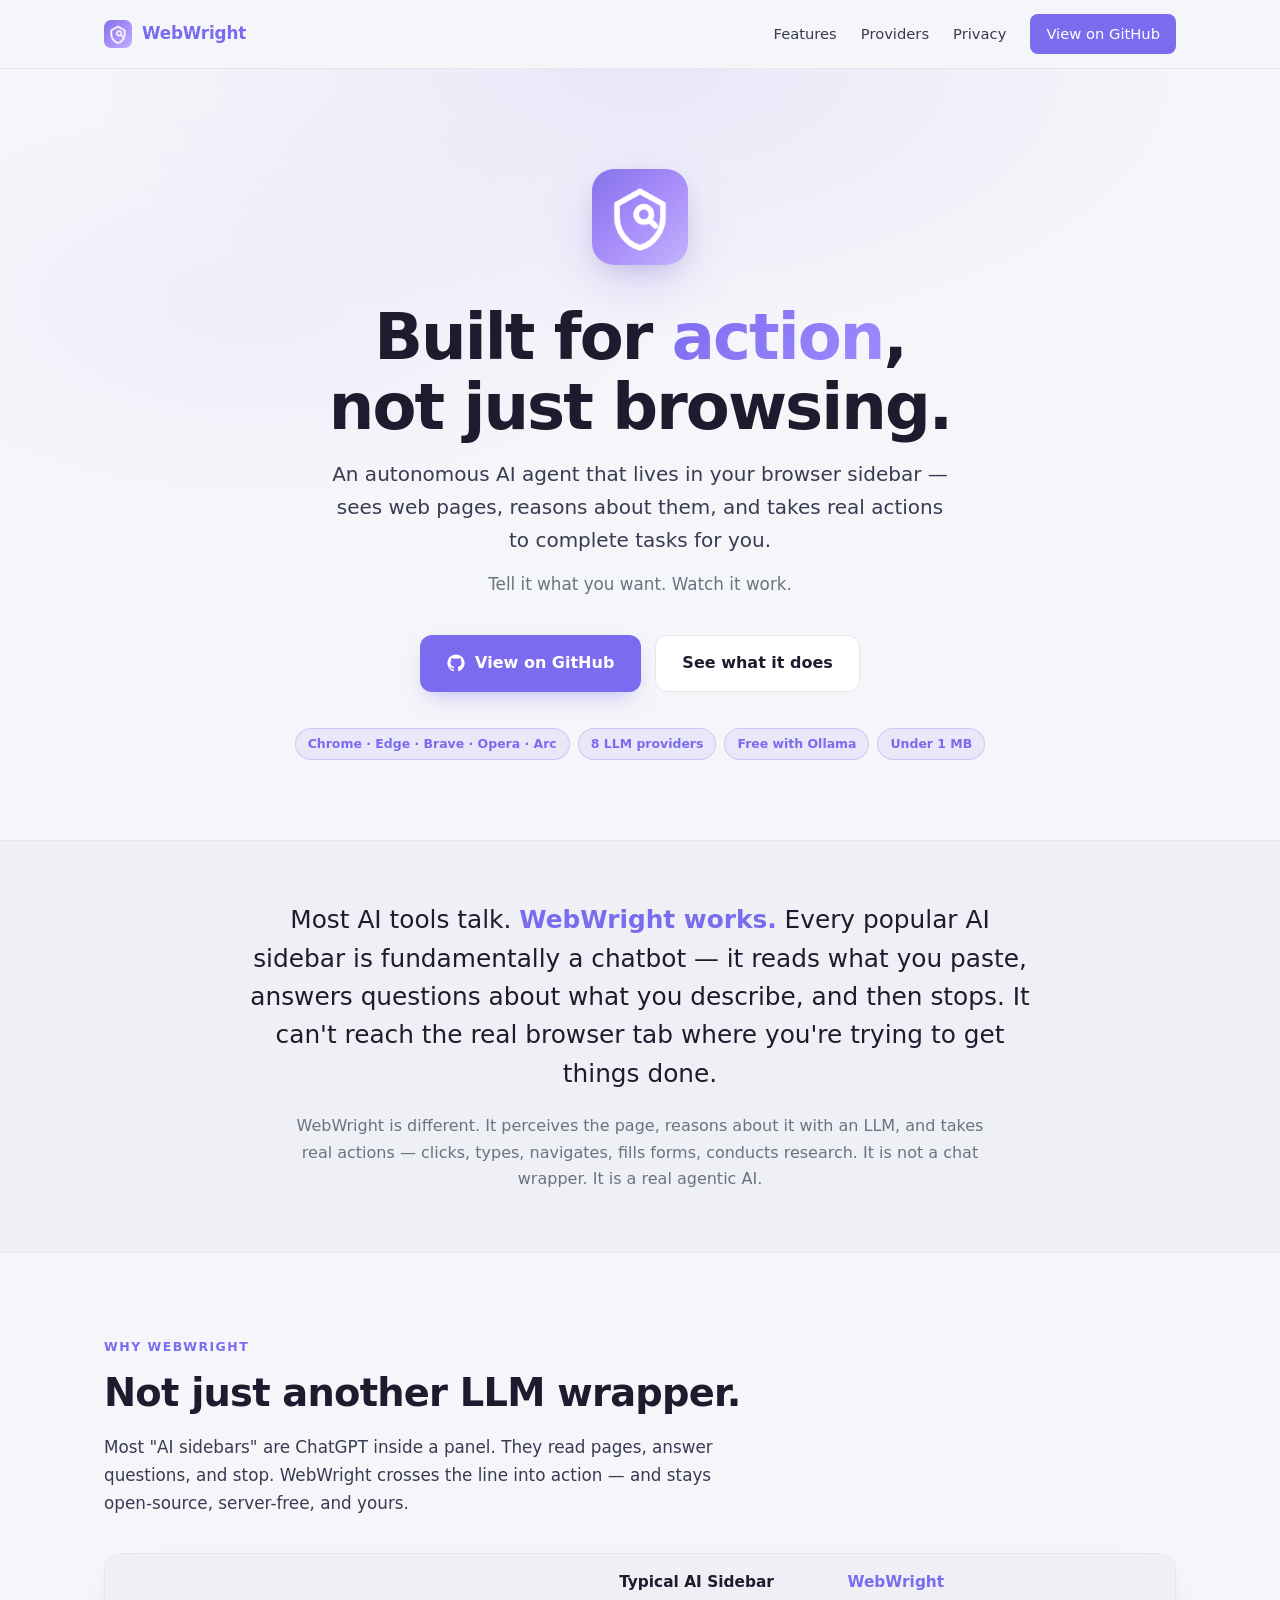
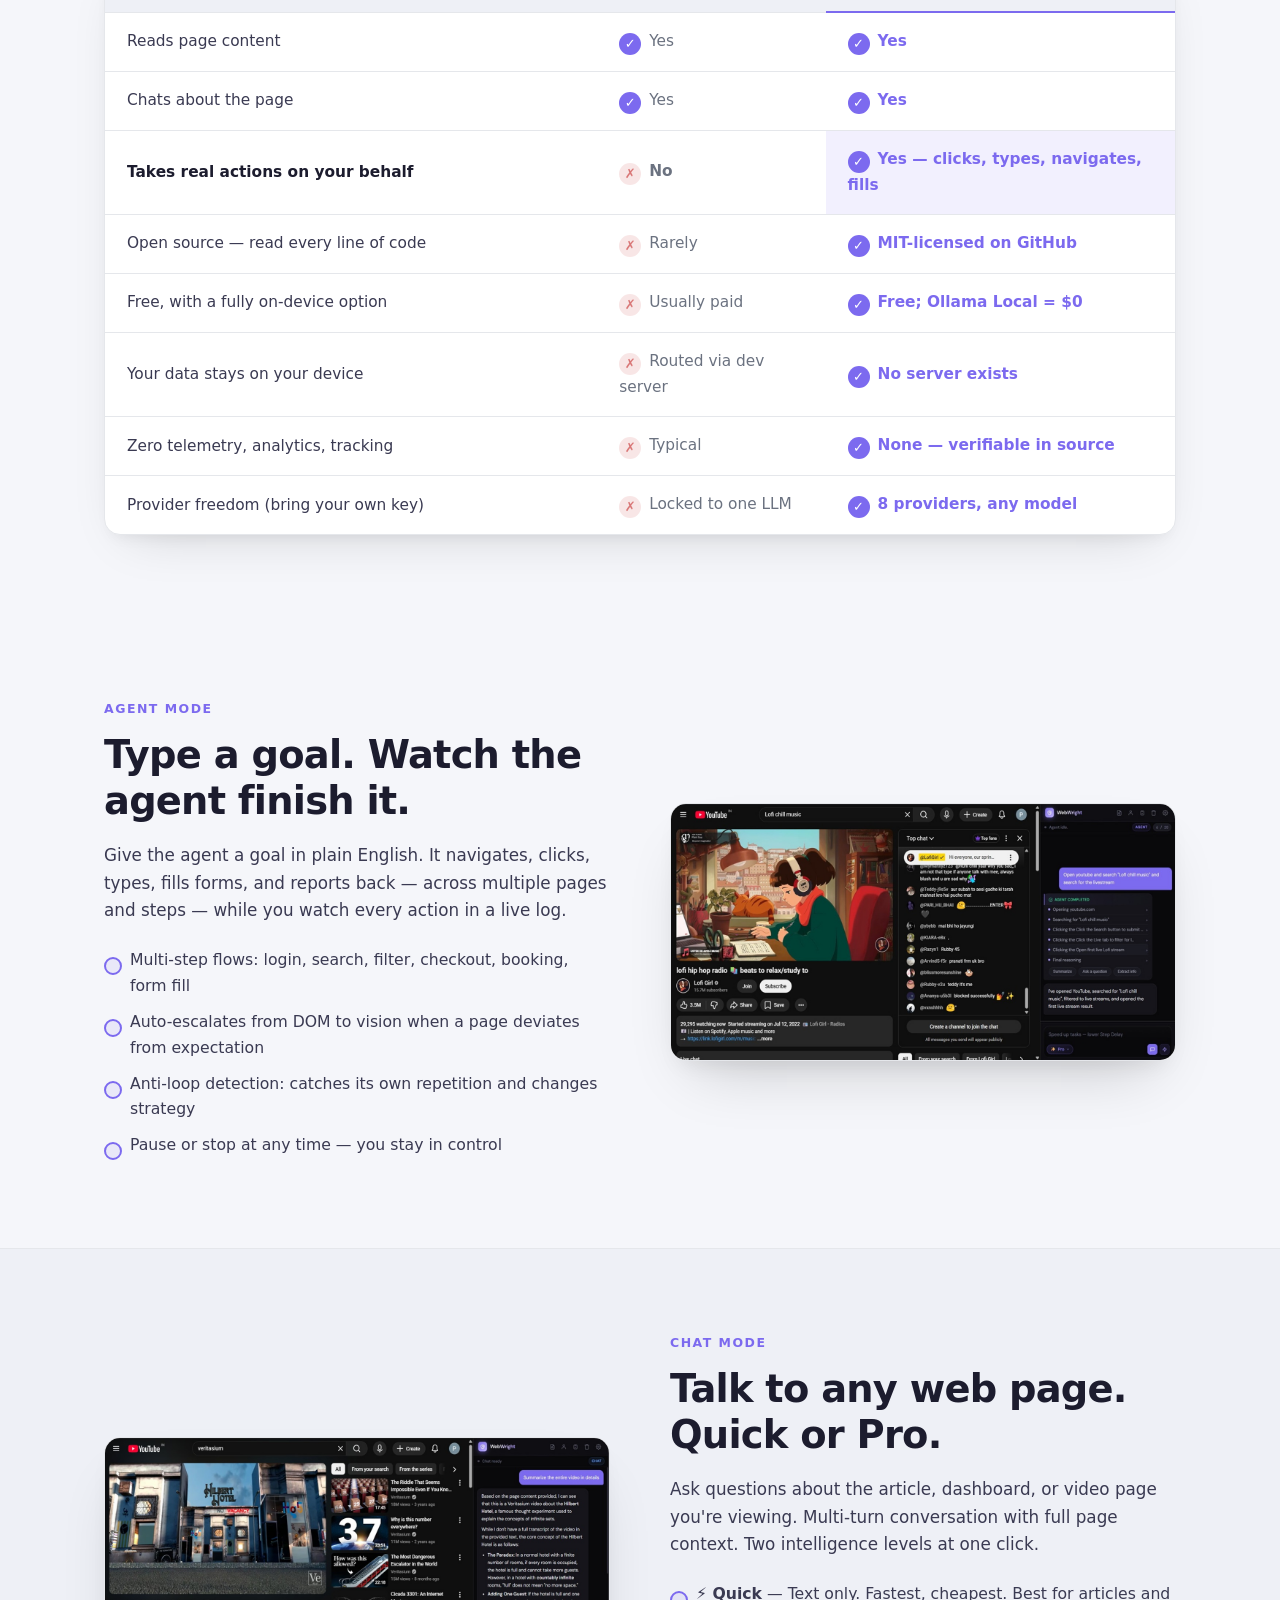
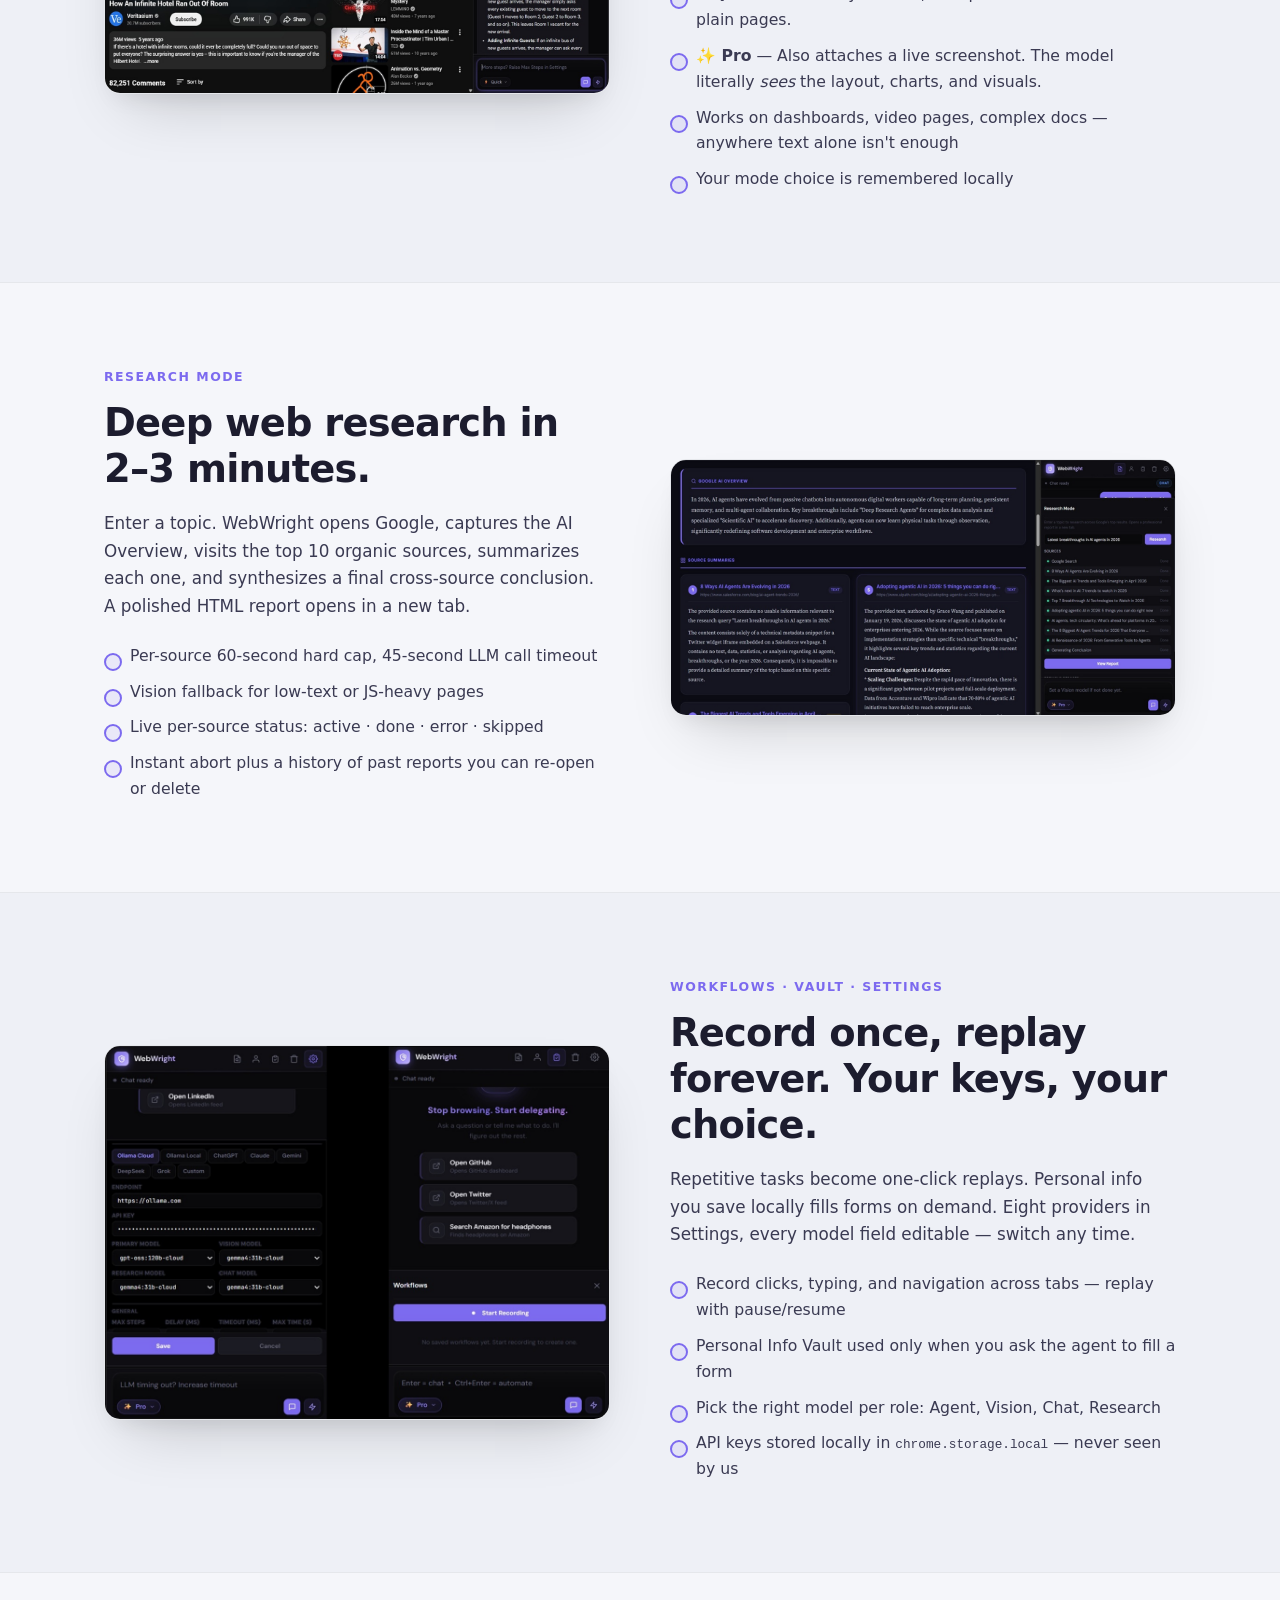
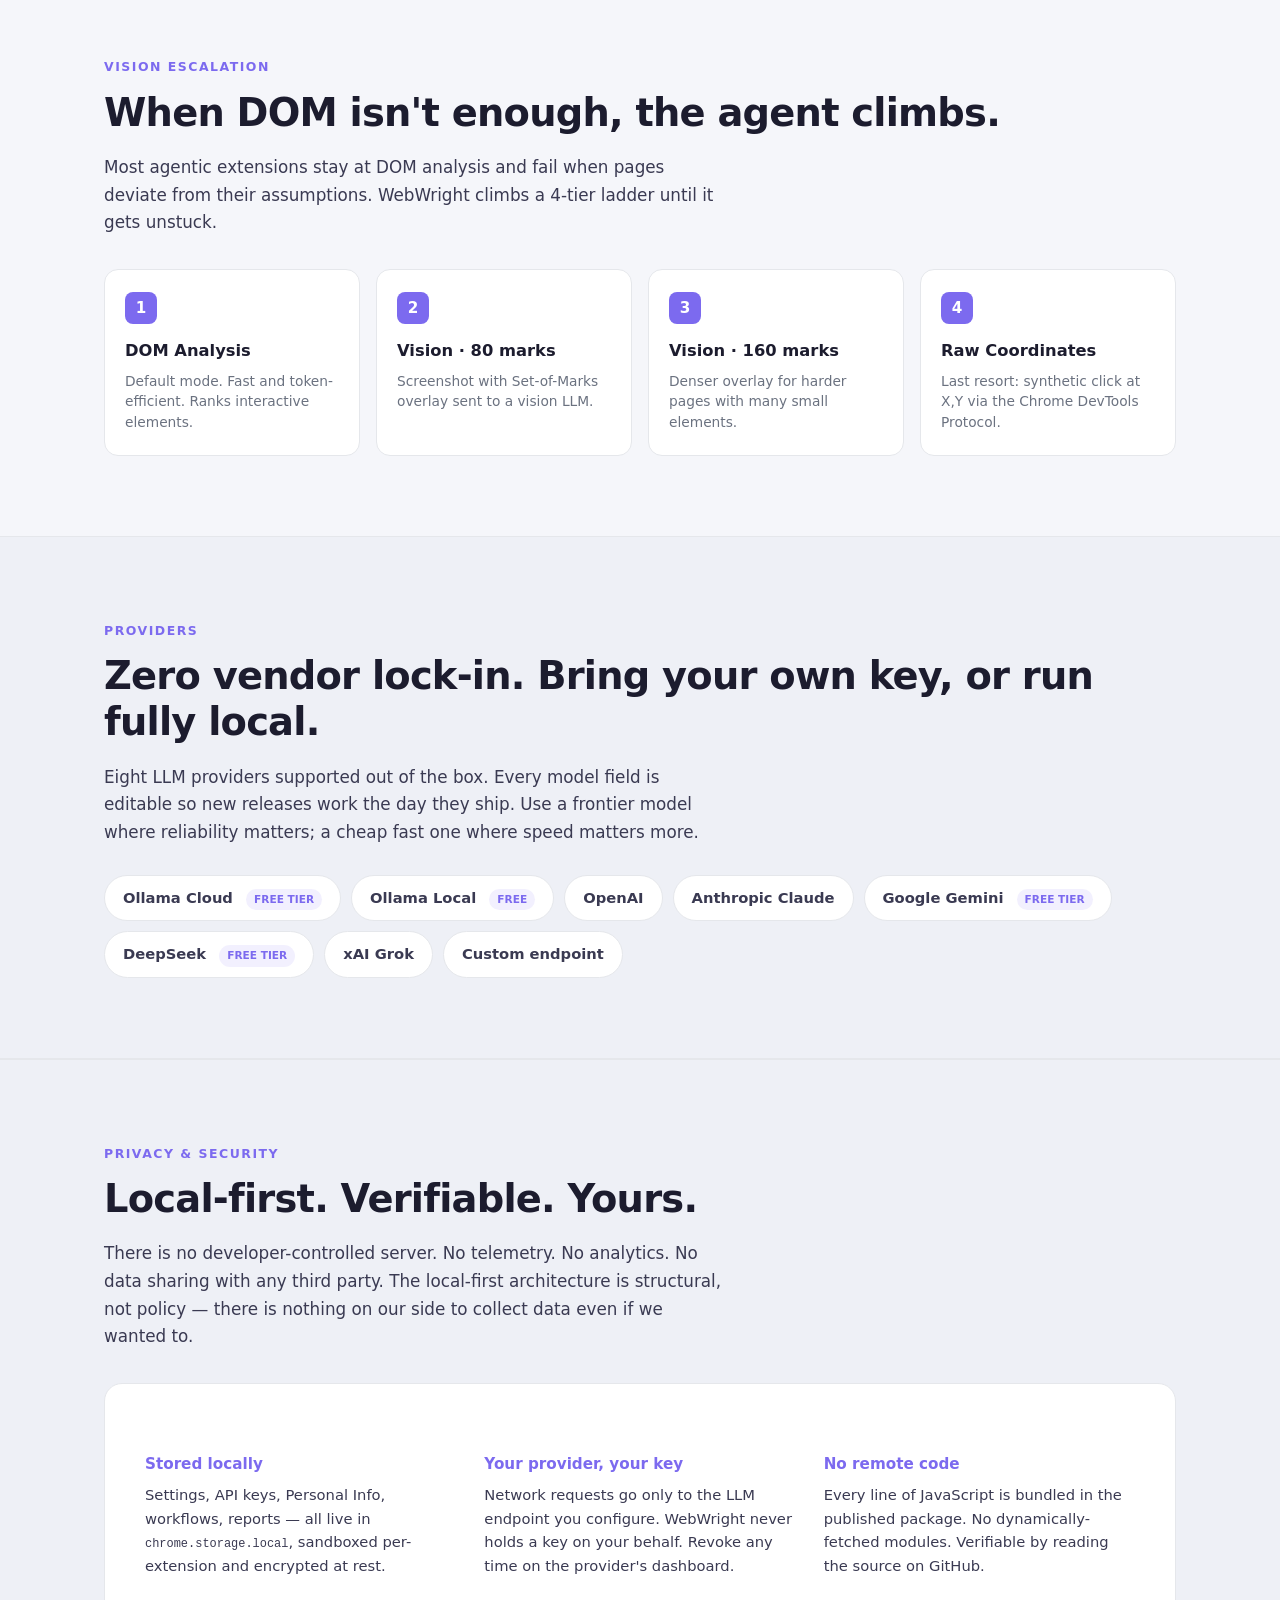
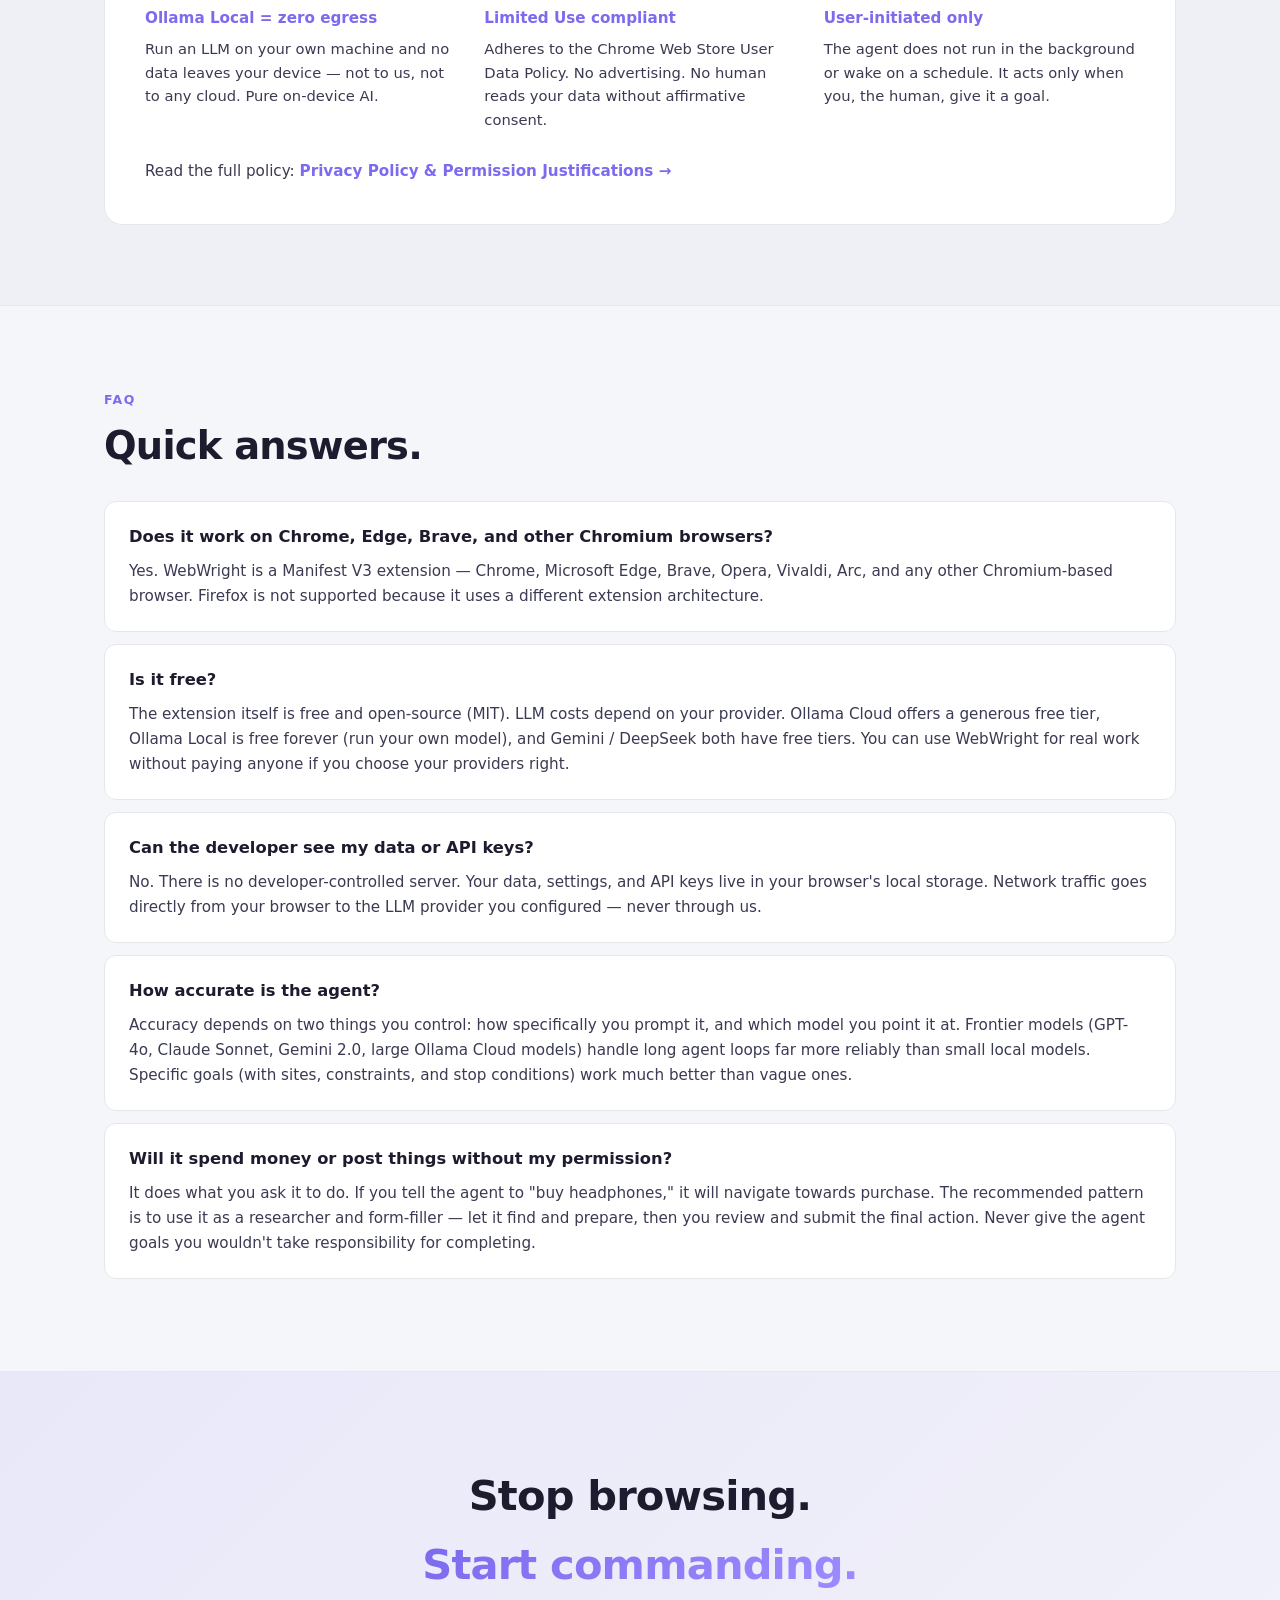
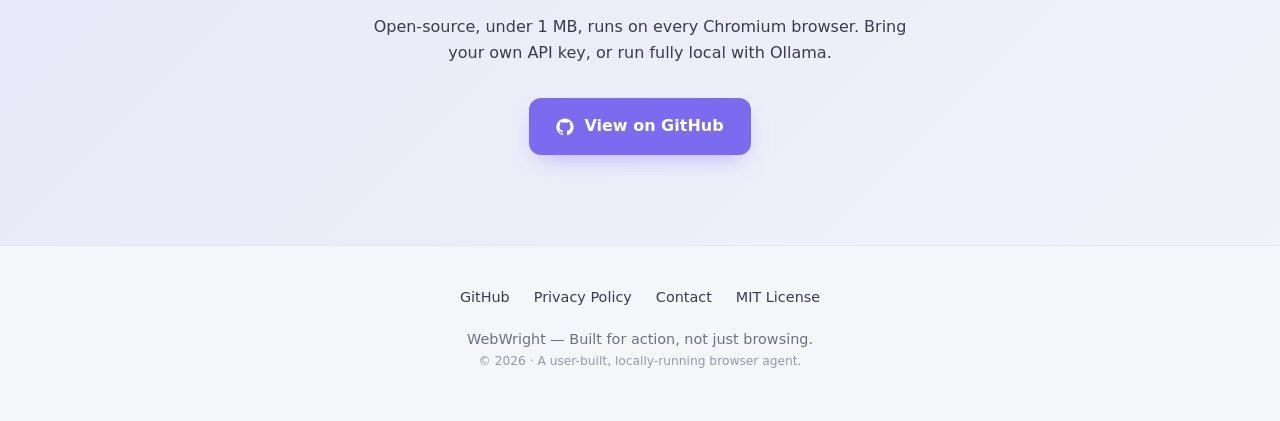
==== commit fe54cc1d: "Minor bugs" ====
--- a/index.html
+++ b/index.html
@@ -525,7 +525,7 @@
         </ul>
       </div>
       <div class="feature-image">
-        <img src="screenshots/Agent_mode.jpg" alt="WebWright agent completing a YouTube search task autonomously">
+        <img src="screenshots/Agent_mode_new.jpg" alt="WebWright agent completing a YouTube search task autonomously">
       </div>
     </div>
   </section>
@@ -545,7 +545,7 @@
         </ul>
       </div>
       <div class="feature-image">
-        <img src="screenshots/Chat_mode.jpg" alt="WebWright Chat Mode explaining the Hilbert Hotel paradox while viewing a YouTube video">
+        <img src="screenshots/Chat_mode_new.jpg" alt="WebWright Chat Mode explaining the Hilbert Hotel paradox while viewing a YouTube video">
       </div>
     </div>
   </section>
@@ -565,7 +565,7 @@
         </ul>
       </div>
       <div class="feature-image">
-        <img src="screenshots/Research_mode.jpg" alt="WebWright Research Mode showing Google AI Overview and source summaries on AI agents in 2026">
+        <img src="screenshots/Research_mode_new.jpg" alt="WebWright Research Mode showing Google AI Overview and source summaries on AI agents in 2026">
       </div>
     </div>
   </section>
@@ -585,7 +585,7 @@
         </ul>
       </div>
       <div class="feature-image">
-        <img src="screenshots/UI.jpg" alt="WebWright sidebar and settings panel showing eight LLM provider tabs and model fields">
+        <img src="screenshots/UI_new.jpg" alt="WebWright sidebar and settings panel showing eight LLM provider tabs and model fields">
       </div>
     </div>
   </section>
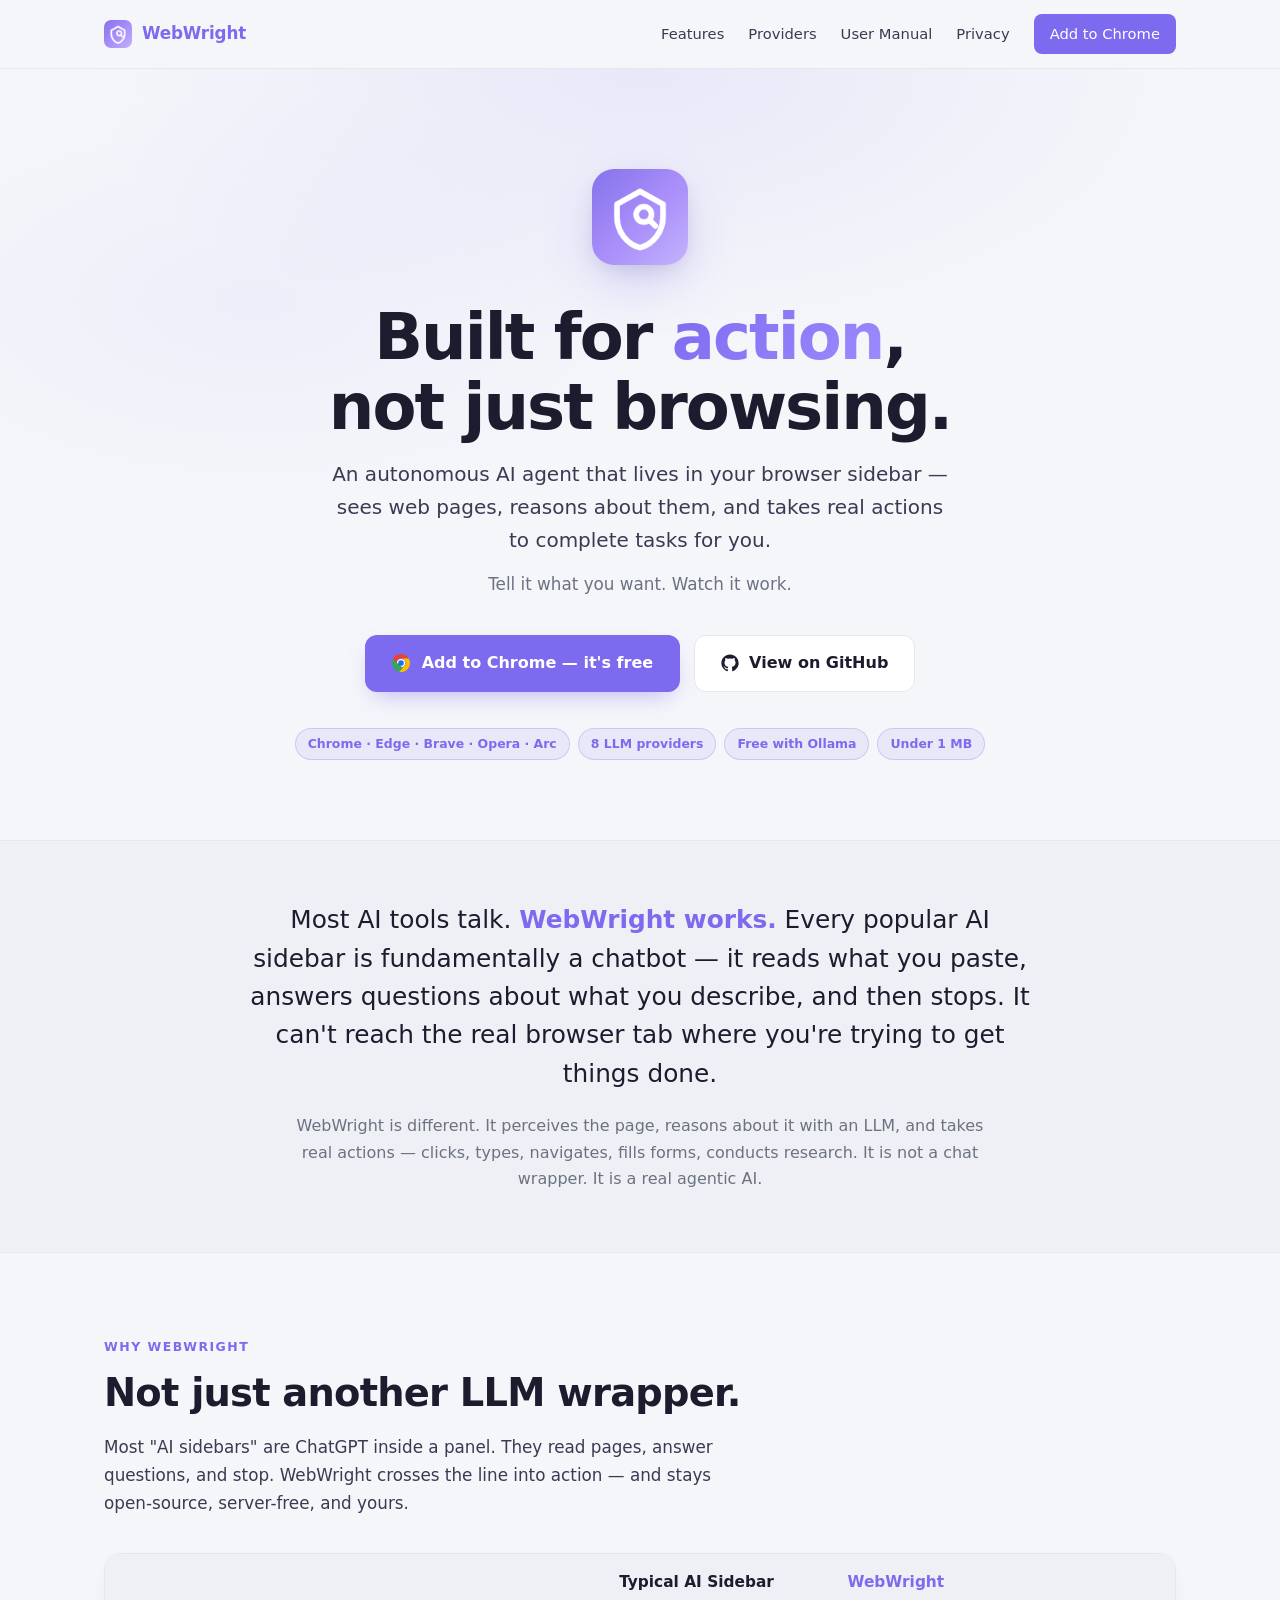
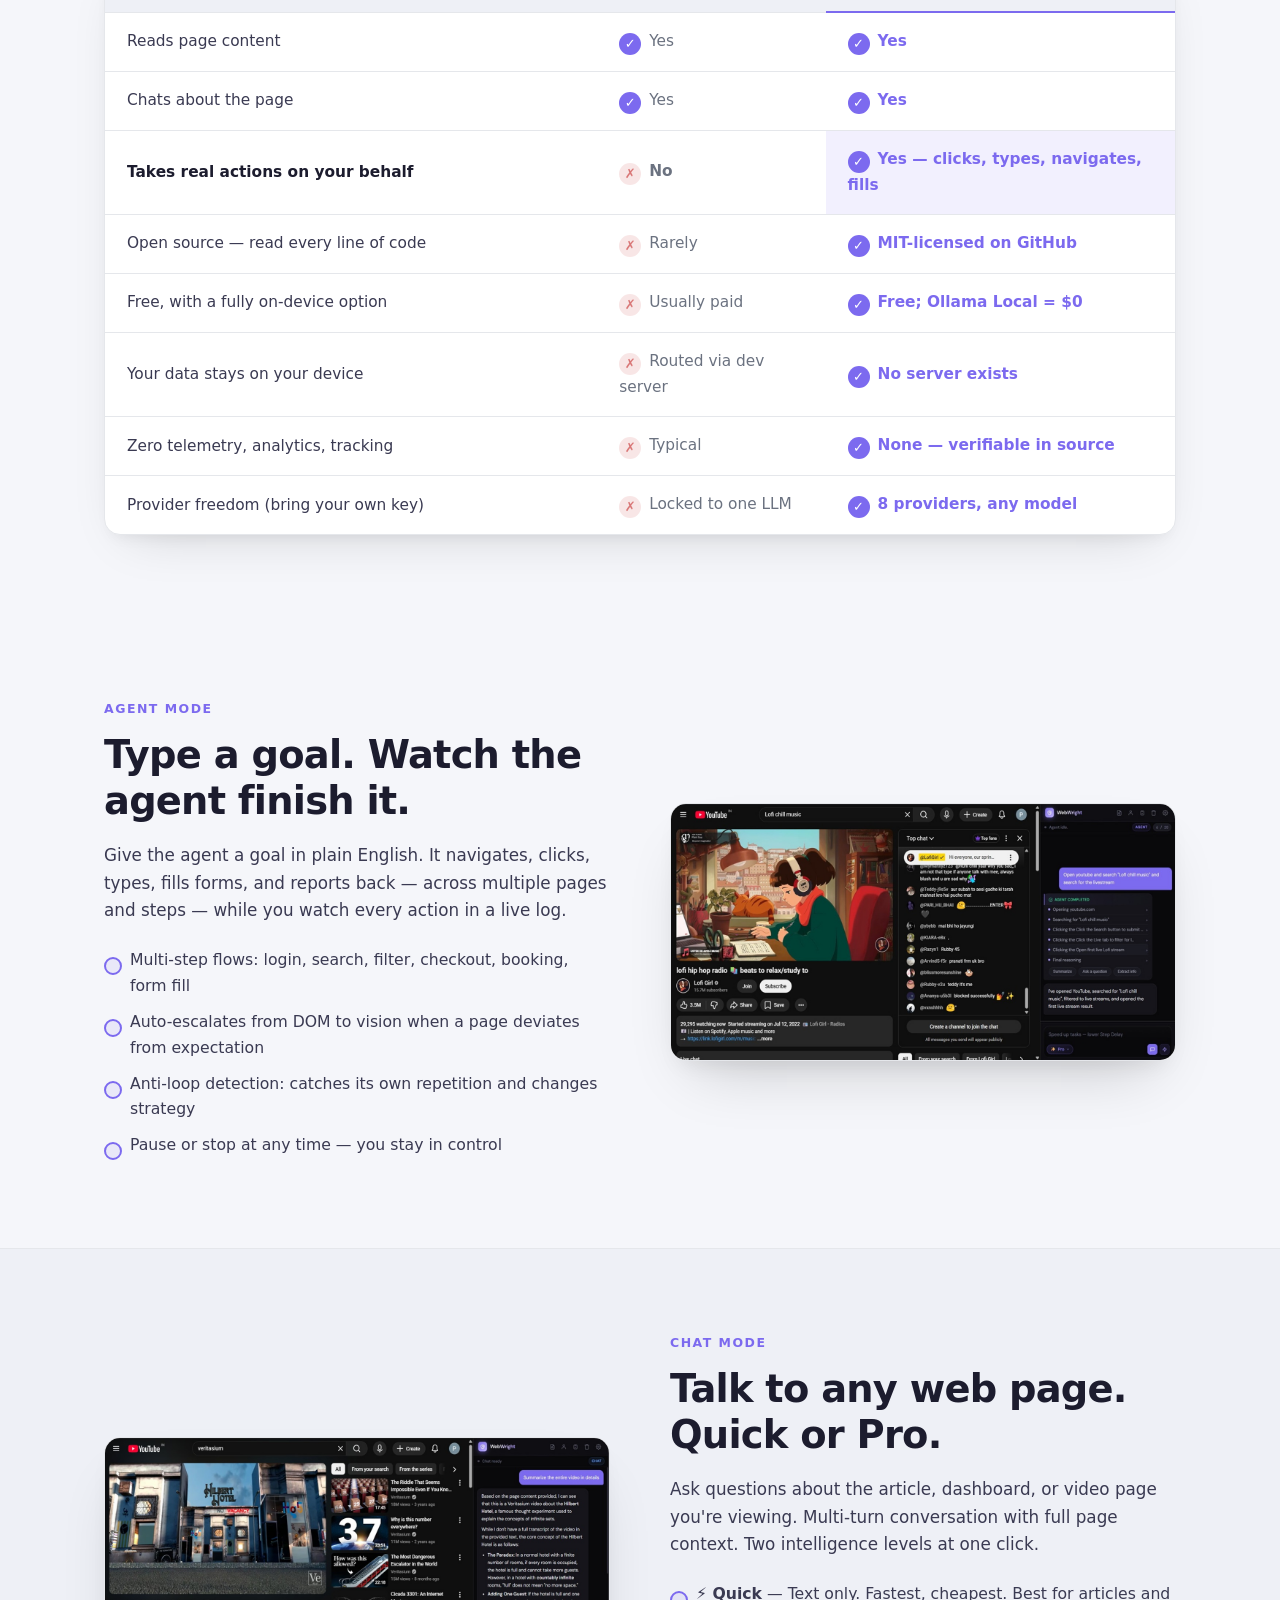
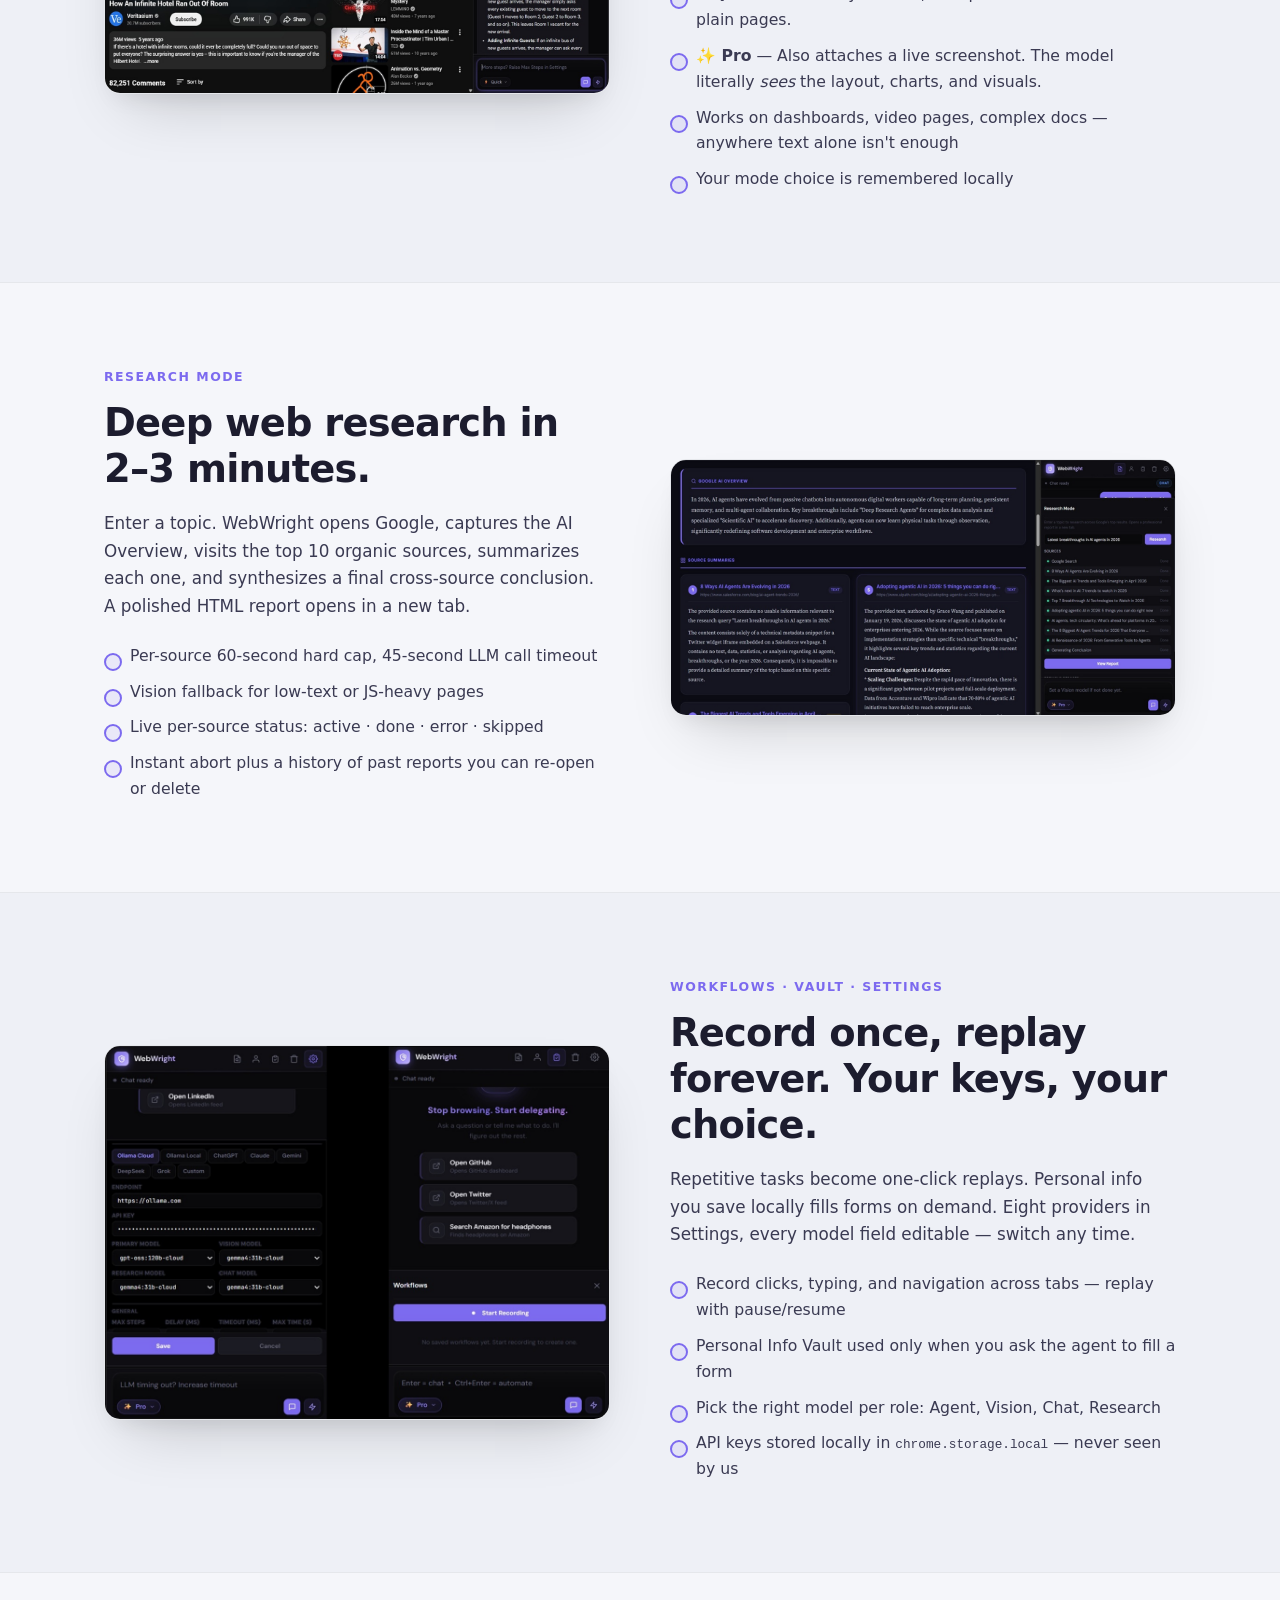
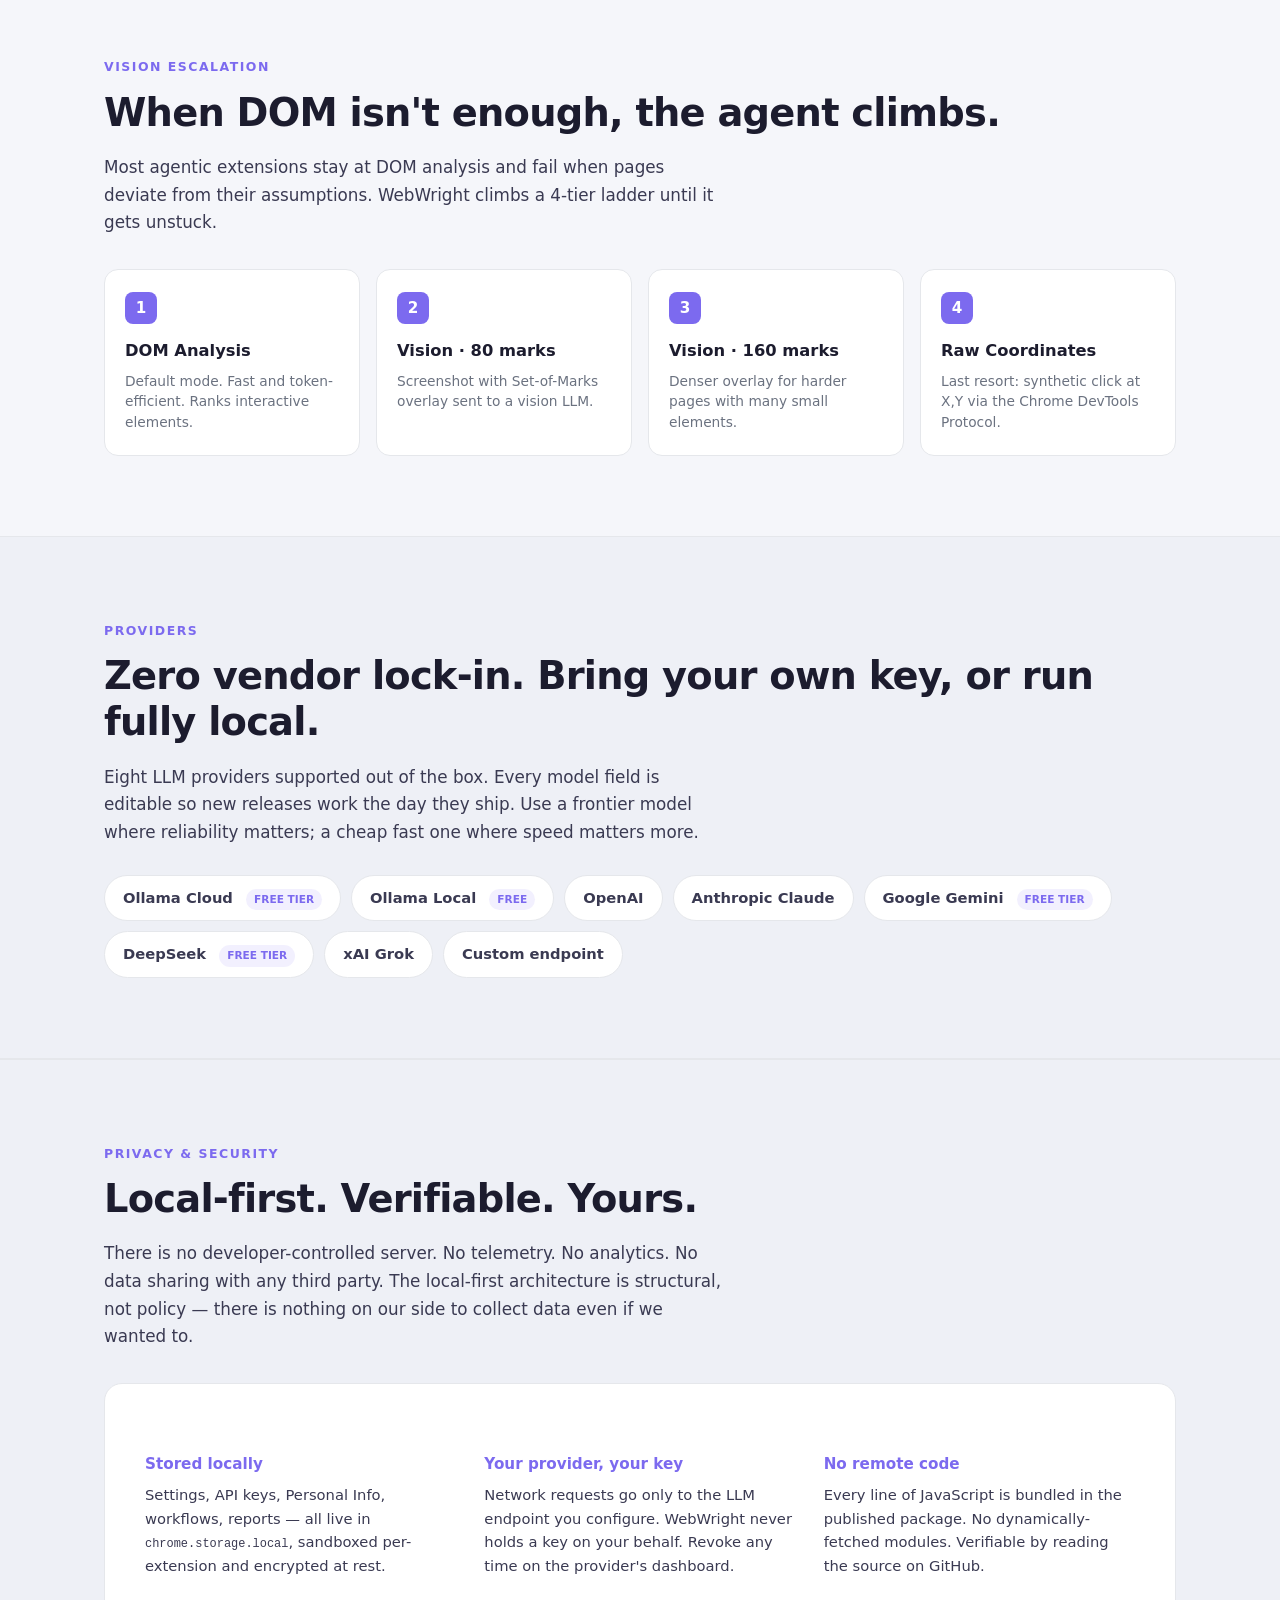
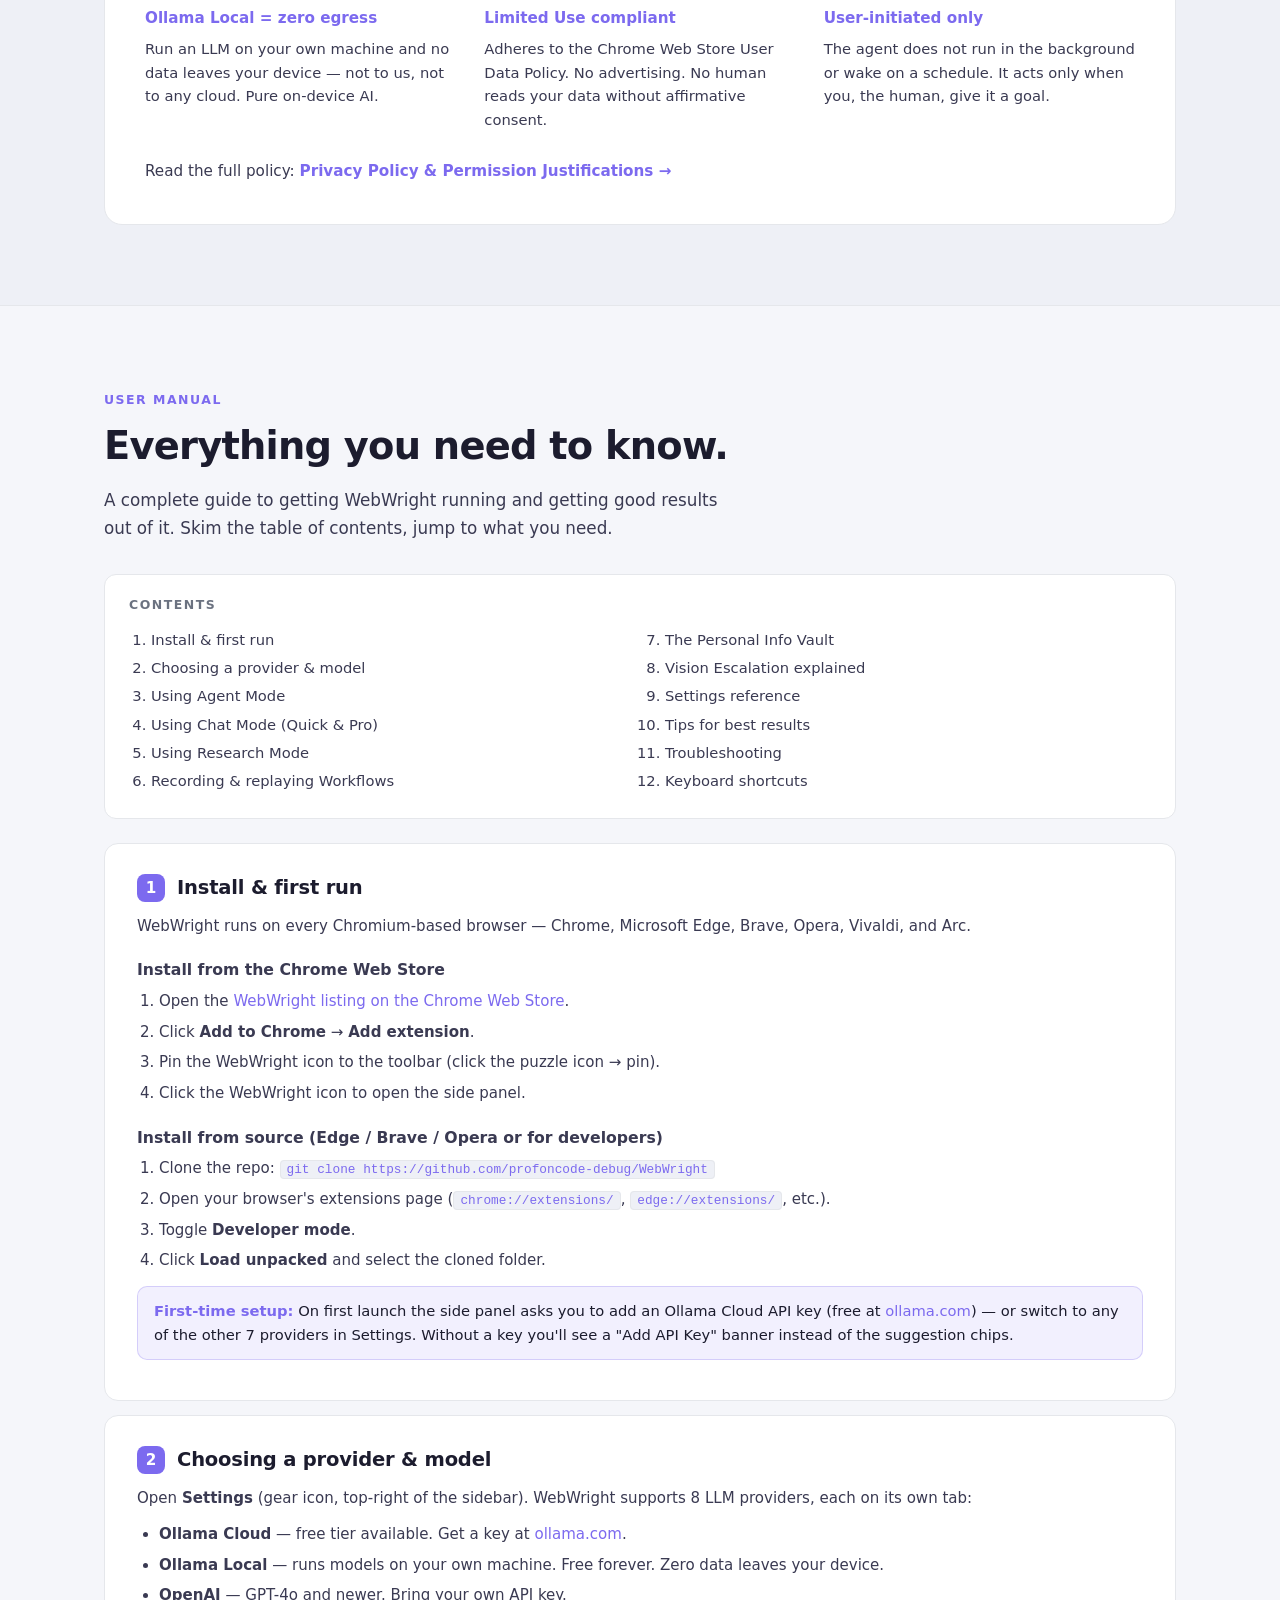
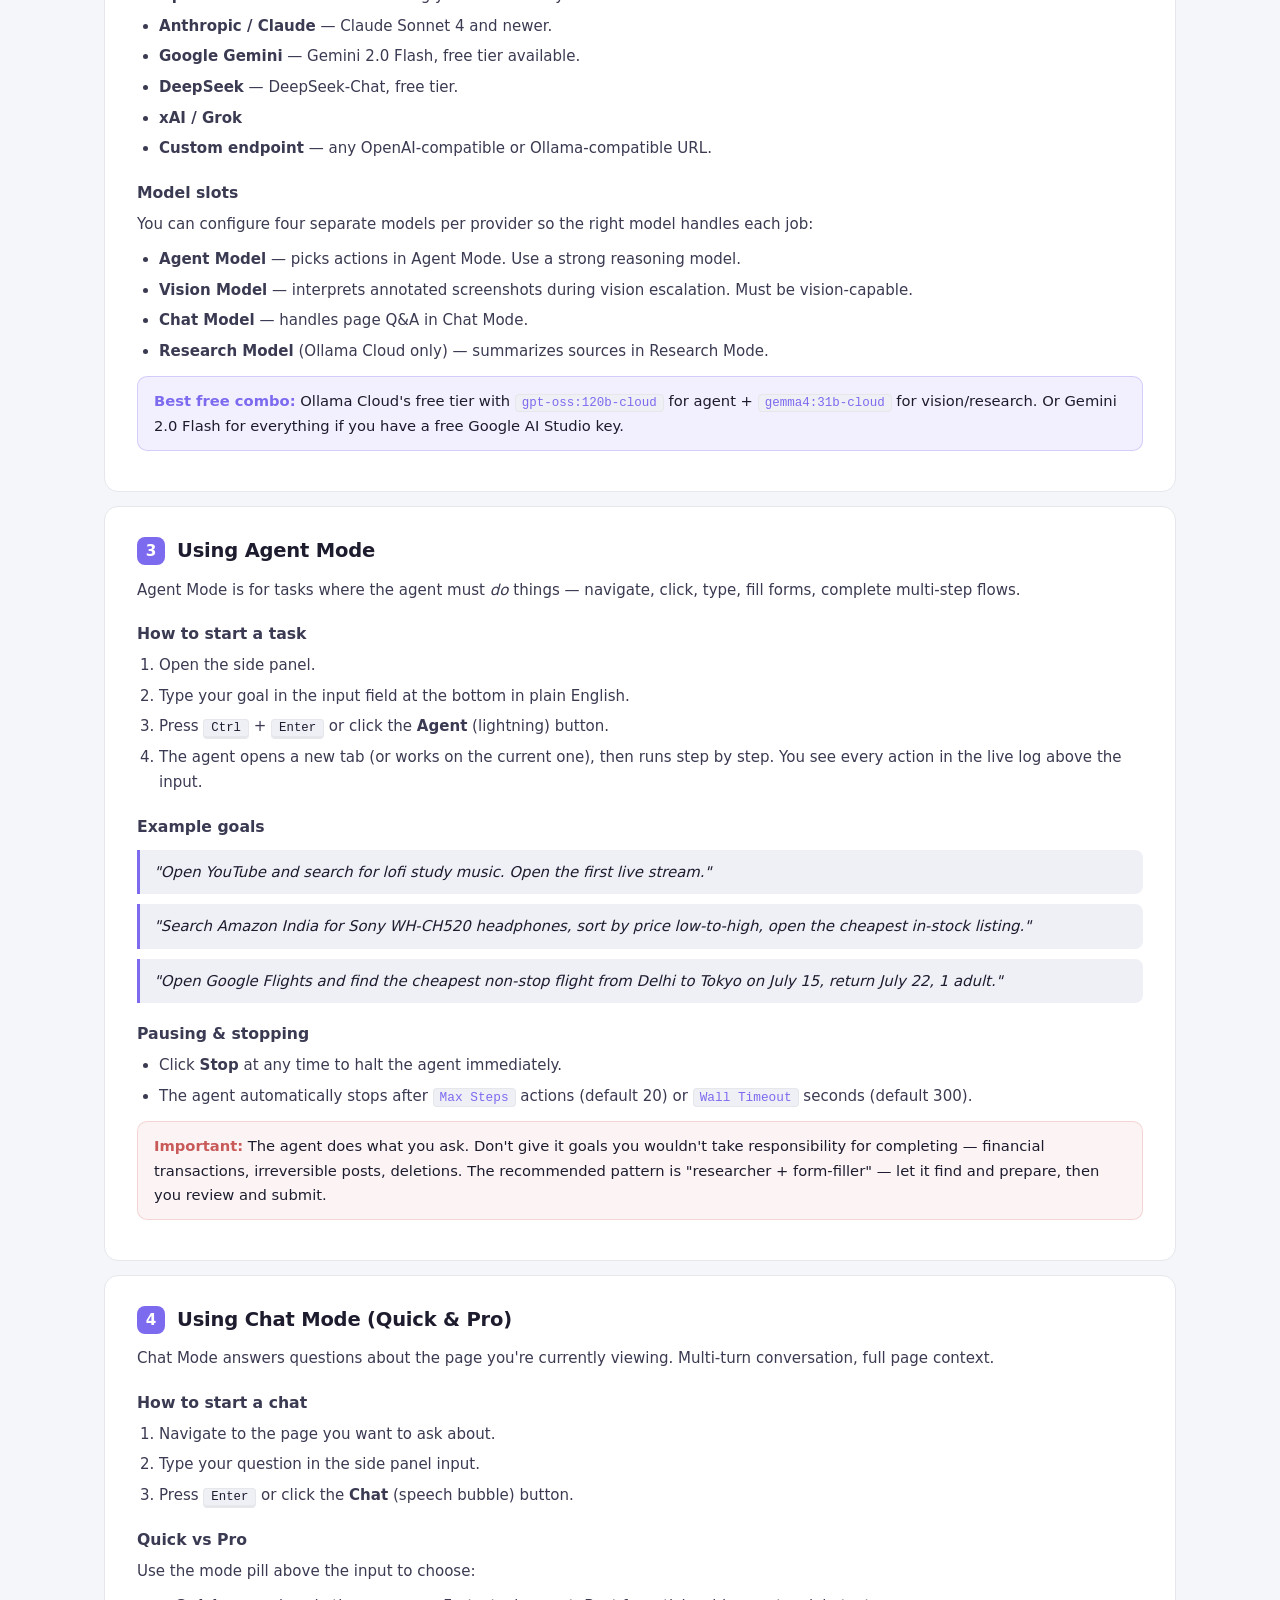
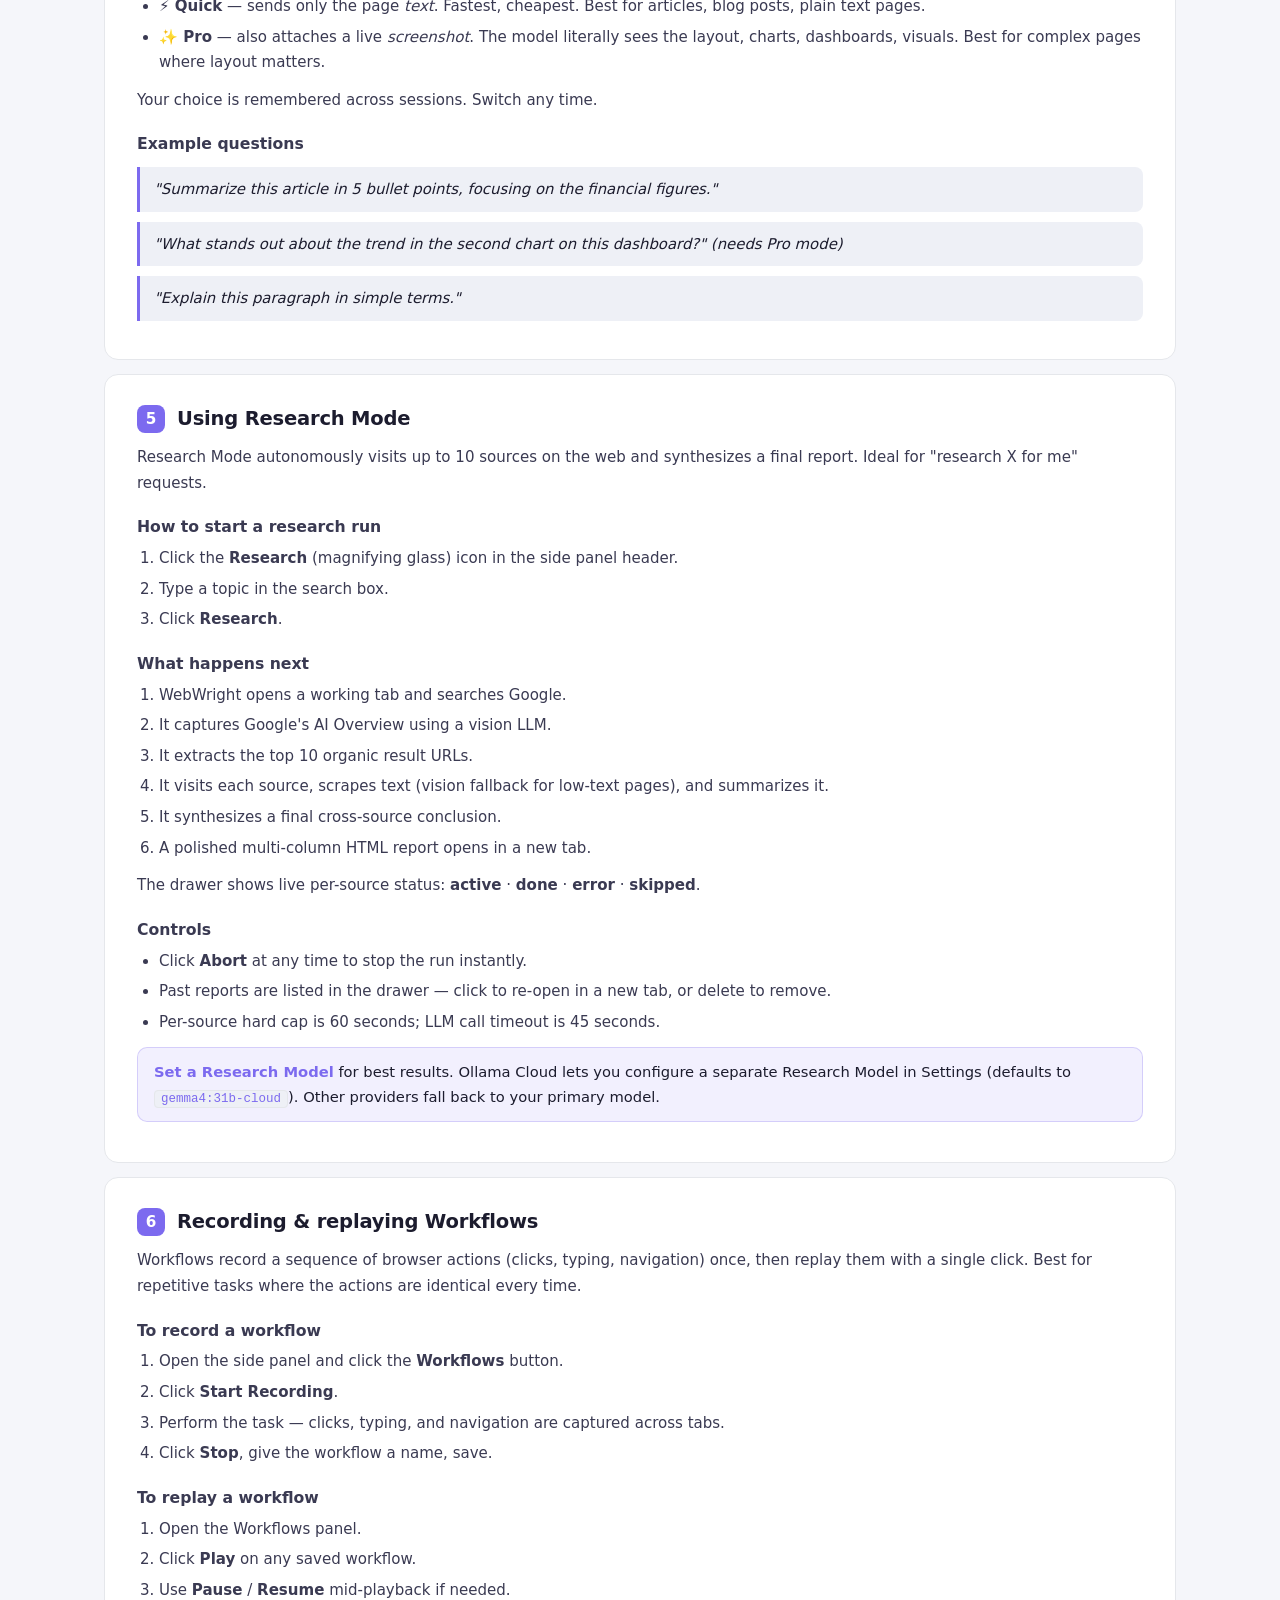
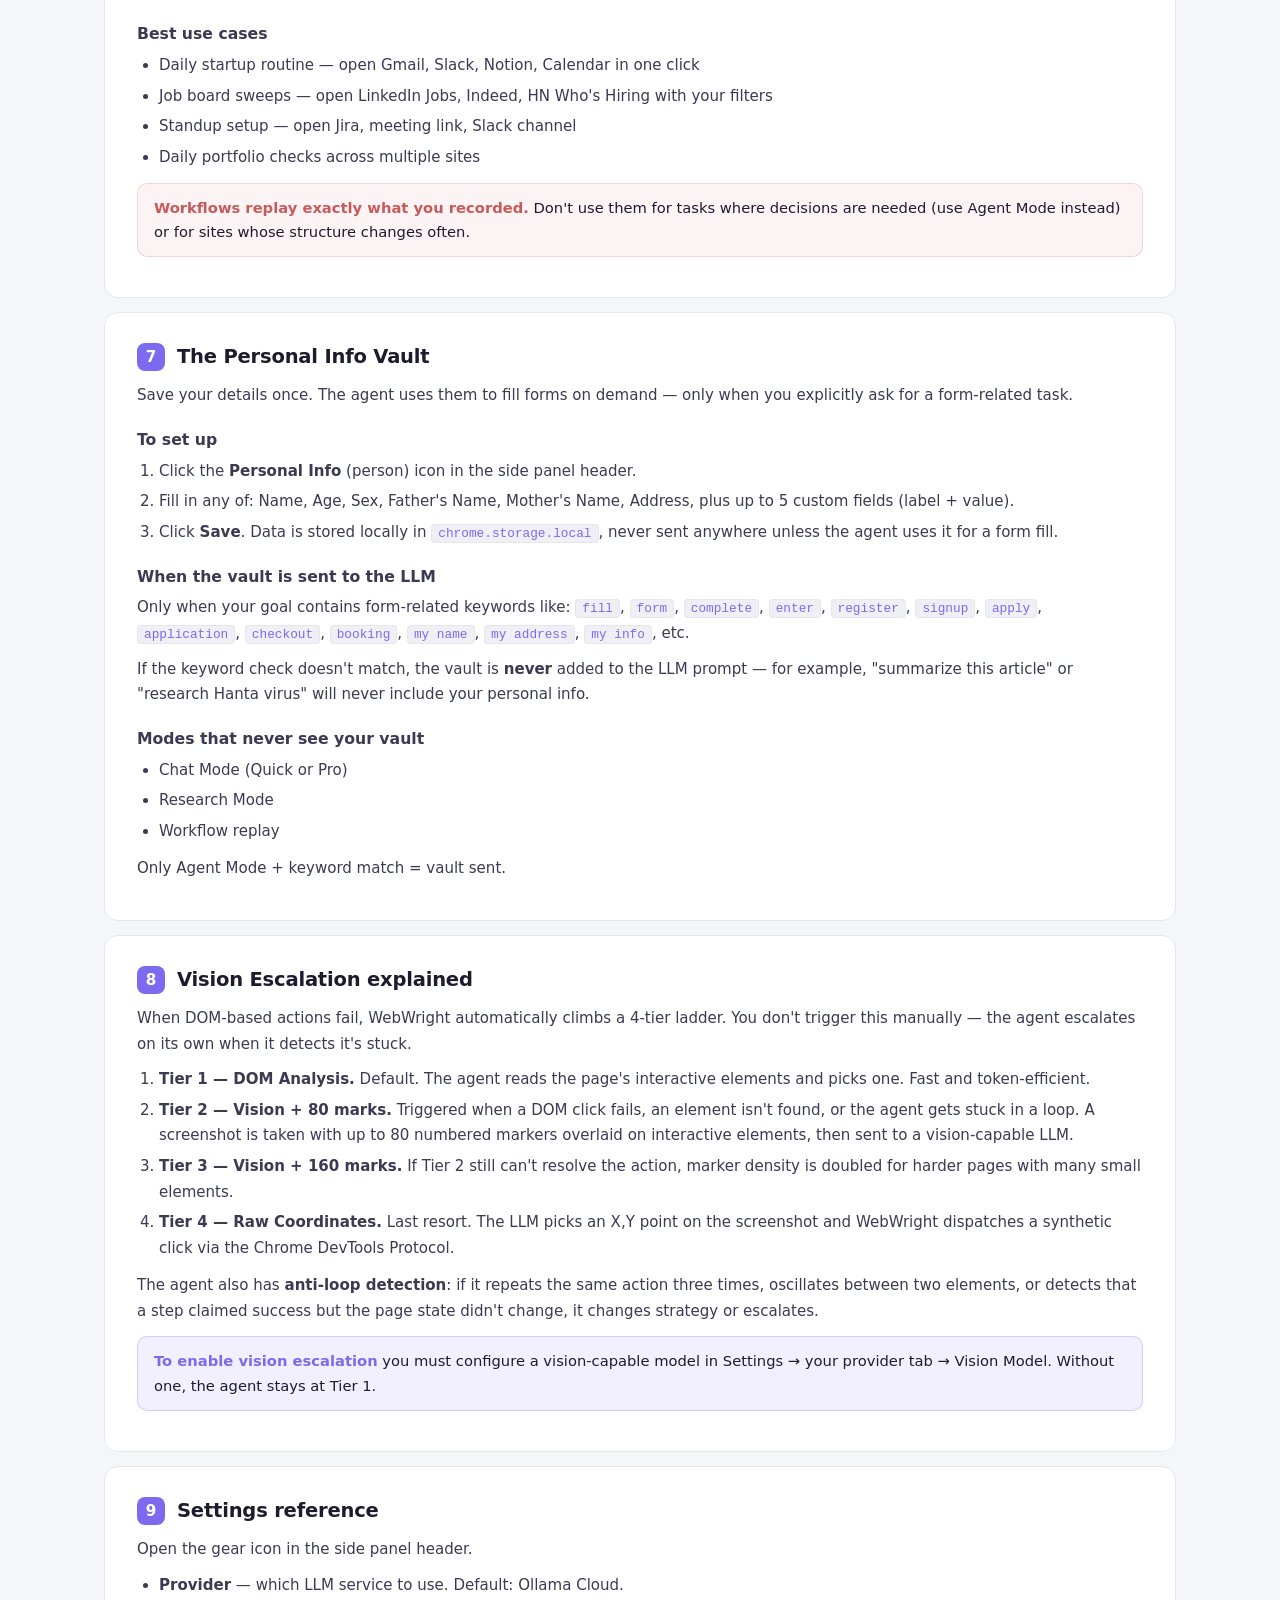
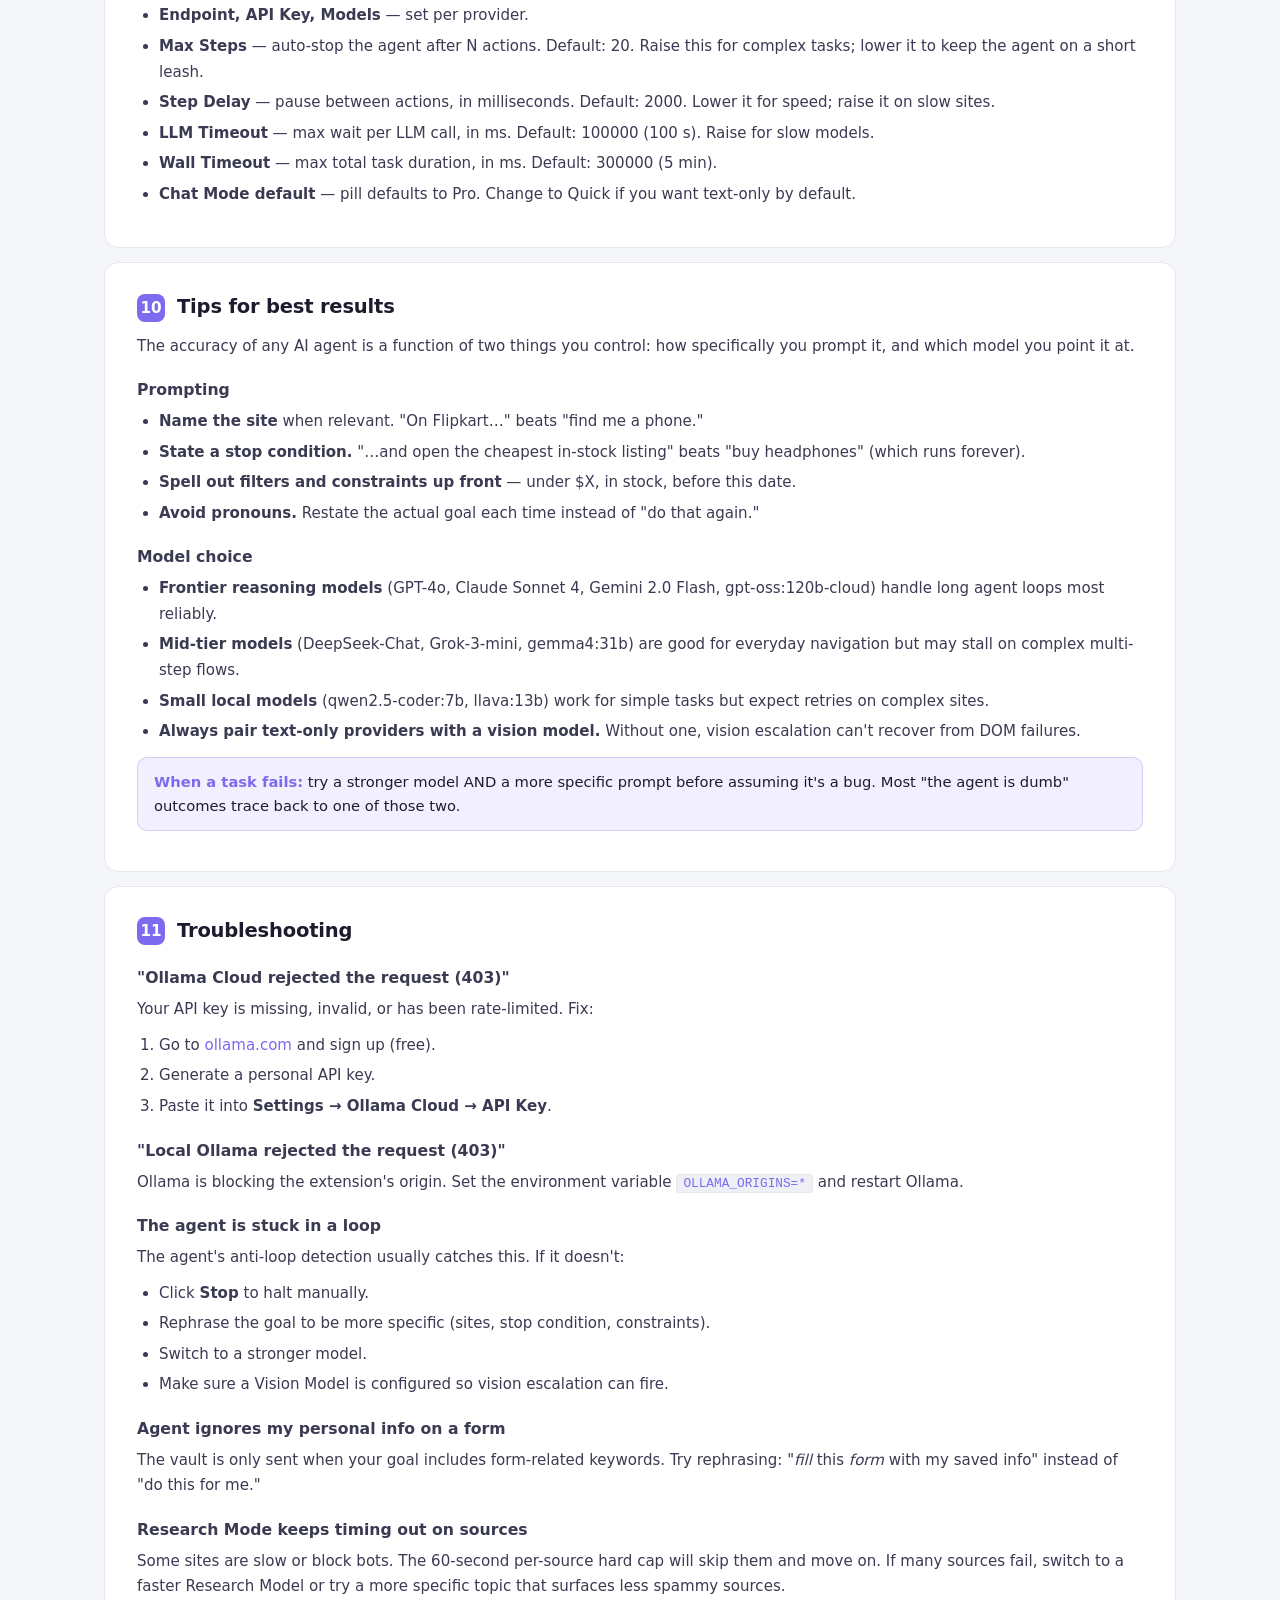
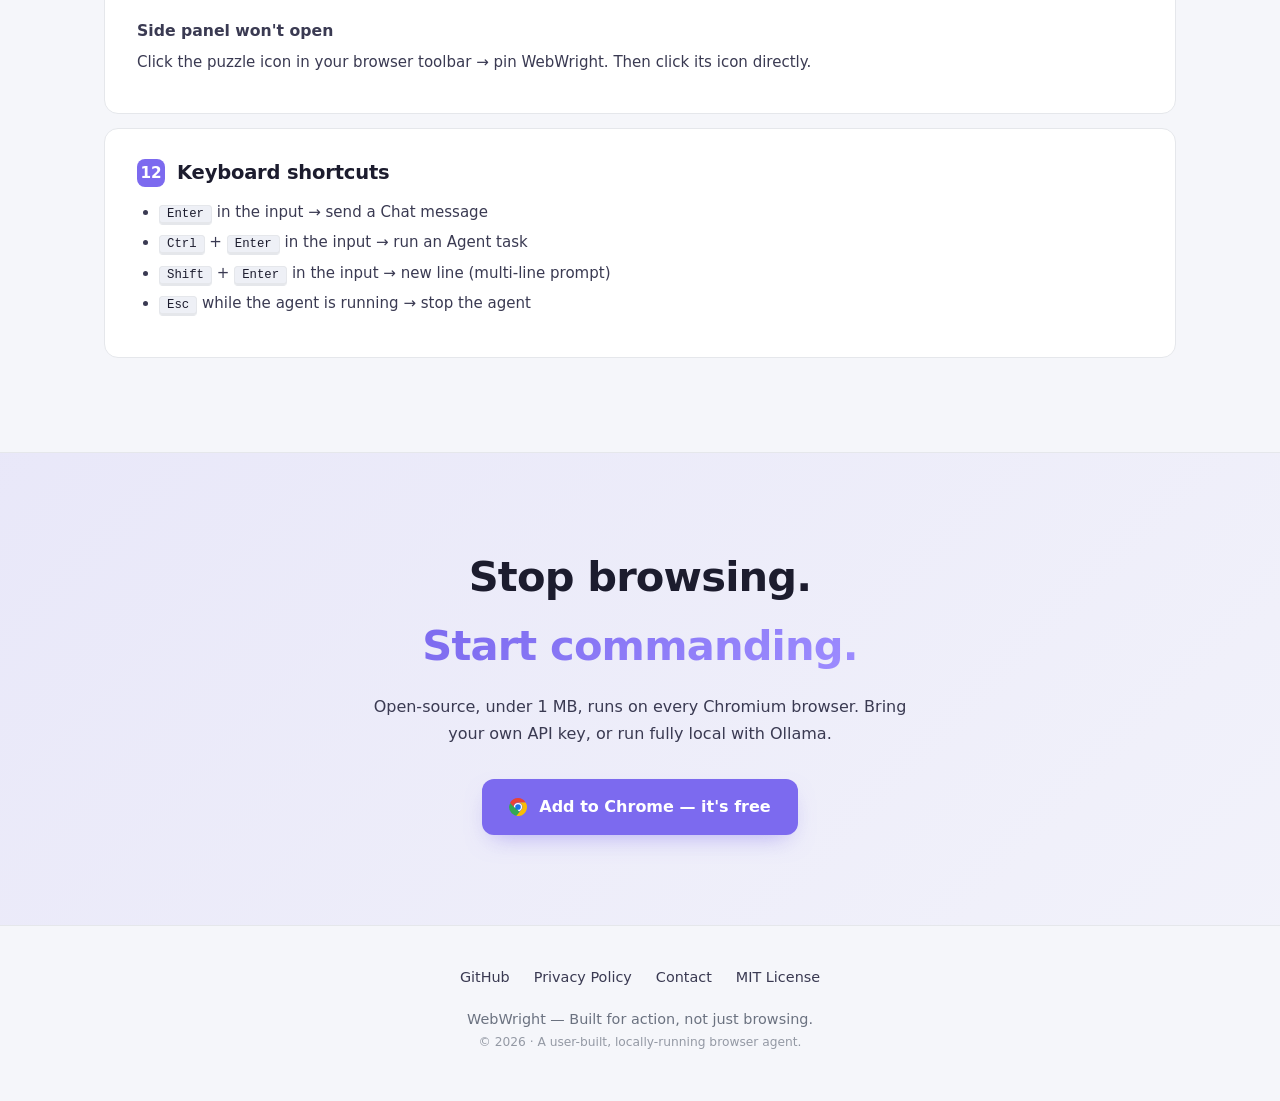
==== commit 08c11677: "UI changes" ====
--- a/index.html
+++ b/index.html
@@ -353,17 +353,106 @@
     .pillar-desc { font-size: 0.92em; color: var(--text-2); line-height: 1.6; }
     @media (max-width: 720px) { .privacy-pillars { grid-template-columns: 1fr; } .privacy-card { padding: 28px 22px; } }
 
-    /* ── FAQ ── */
-    .faq-list { margin-top: 32px; }
-    .faq-item {
+    /* ── User Manual ── */
+    .manual-wrap { margin-top: 32px; }
+    .manual-toc {
       background: var(--card);
       border: 1px solid var(--border);
       border-radius: 12px;
-      padding: 22px 24px;
-      margin-bottom: 12px;
-    }
-    .faq-q { font-weight: 700; font-size: 1.02em; margin-bottom: 8px; }
-    .faq-a { color: var(--text-2); font-size: 0.95em; }
+      padding: 20px 24px;
+      margin-bottom: 24px;
+    }
+    .manual-toc h3 {
+      font-size: 0.78em; font-weight: 700;
+      letter-spacing: 0.12em; text-transform: uppercase;
+      color: var(--muted); margin-bottom: 12px;
+    }
+    .manual-toc ol { margin: 0; padding-left: 22px; columns: 2; column-gap: 28px; }
+    .manual-toc li { margin-bottom: 4px; font-size: 0.92em; color: var(--text-2); break-inside: avoid; }
+    .manual-toc a { color: var(--text-2); }
+    .manual-toc a:hover { color: var(--accent); }
+    @media (max-width: 640px) { .manual-toc ol { columns: 1; } }
+
+    .manual-section {
+      background: var(--card);
+      border: 1px solid var(--border);
+      border-radius: 14px;
+      padding: 28px 32px;
+      margin-bottom: 14px;
+      scroll-margin-top: 80px;
+    }
+    .manual-section h3 {
+      font-size: 1.22em; font-weight: 800;
+      margin-bottom: 10px; letter-spacing: -0.01em;
+      color: var(--text); display: flex; align-items: center; gap: 12px;
+    }
+    .manual-section h3 .num {
+      display: inline-block; width: 28px; height: 28px;
+      background: var(--accent); color: #fff;
+      border-radius: 8px; text-align: center; line-height: 28px;
+      font-weight: 800; font-size: 0.78em; flex-shrink: 0;
+    }
+    .manual-section h4 {
+      font-size: 0.98em; font-weight: 700;
+      margin-top: 18px; margin-bottom: 6px;
+      color: var(--text-2);
+    }
+    .manual-section p, .manual-section li {
+      font-size: 0.94em; color: var(--text-2); line-height: 1.7;
+    }
+    .manual-section p { margin-bottom: 10px; }
+    .manual-section ul, .manual-section ol {
+      margin: 6px 0 12px 22px;
+    }
+    .manual-section ul li, .manual-section ol li { margin-bottom: 5px; }
+    .manual-section code {
+      background: var(--bg-2);
+      border: 1px solid var(--border);
+      border-radius: 4px;
+      padding: 1px 6px;
+      font-family: 'SF Mono', Consolas, Monaco, monospace;
+      font-size: 0.85em; color: var(--accent);
+    }
+    .manual-section kbd {
+      background: var(--bg-2);
+      border: 1px solid var(--border);
+      border-bottom-width: 2px;
+      border-radius: 4px;
+      padding: 1px 7px;
+      font-family: 'SF Mono', Consolas, Monaco, monospace;
+      font-size: 0.82em;
+      color: var(--text);
+      box-shadow: 0 1px 0 var(--border);
+    }
+    .manual-section .example {
+      background: var(--bg-2);
+      border-left: 3px solid var(--accent);
+      padding: 10px 14px;
+      margin: 10px 0;
+      border-radius: 0 8px 8px 0;
+      font-style: italic;
+      font-size: 0.93em;
+    }
+    .manual-section .callout-tip,
+    .manual-section .callout-warn {
+      border-radius: 10px;
+      padding: 12px 16px;
+      margin: 12px 0;
+      font-size: 0.92em;
+    }
+    .manual-section .callout-tip {
+      background: var(--accent-bg);
+      border: 1px solid color-mix(in srgb, var(--accent) 25%, transparent);
+    }
+    .manual-section .callout-tip strong { color: var(--accent); }
+    .manual-section .callout-warn {
+      background: rgba(217,119,119,0.08);
+      border: 1px solid rgba(217,119,119,0.25);
+    }
+    .manual-section .callout-warn strong { color: #c95a5a; }
+    @media (max-width: 640px) {
+      .manual-section { padding: 22px 20px; }
+    }
 
     /* ── Final CTA ── */
     .final-cta {
@@ -406,8 +495,9 @@
       <div class="topbar-links">
         <a href="#features">Features</a>
         <a href="#providers">Providers</a>
+        <a href="#manual">User Manual</a>
         <a href="#privacy">Privacy</a>
-        <a href="https://github.com/profoncode-debug/WebWright" target="_blank" class="topbar-cta">View on GitHub</a>
+        <a href="https://chromewebstore.google.com/detail/webwright-built-for-actio/nlcbeaapcgechkhncblkbebdlchaoknf" target="_blank" class="topbar-cta">Add to Chrome</a>
       </div>
     </div>
   </div>
@@ -420,11 +510,20 @@
       <p class="hero-tagline">An autonomous AI agent that lives in your browser sidebar — sees web pages, reasons about them, and takes real actions to complete tasks for you.</p>
       <p class="hero-sub">Tell it what you want. Watch it work.</p>
       <div class="hero-cta">
-        <a class="btn btn-primary" href="https://github.com/profoncode-debug/WebWright" target="_blank">
+        <a class="btn btn-primary" href="https://chromewebstore.google.com/detail/webwright-built-for-actio/nlcbeaapcgechkhncblkbebdlchaoknf" target="_blank">
+          <svg viewBox="0 0 48 48" width="20" height="20" xmlns="http://www.w3.org/2000/svg" style="margin-right:2px">
+            <circle cx="24" cy="24" r="11" fill="#fff"/>
+            <path fill="#EA4335" d="M3.3 14.3 13.1 31.4A12 12 0 0 1 12 24a12 12 0 0 1 12-12h20.4A23.94 23.94 0 0 0 24 0a23.94 23.94 0 0 0-20.7 12z"/>
+            <path fill="#34A853" d="M3.3 14.3A24 24 0 0 0 0 24a24 24 0 0 0 24 24 24 24 0 0 0 8.9-1.7L20.6 27.4a12 12 0 0 1-7.5-3.3z"/>
+            <path fill="#FBBC04" d="M44.4 12H24a12 12 0 0 1 10.9 16.9L19.6 47.7A24 24 0 0 0 48 24a24 24 0 0 0-3.6-12z"/>
+            <circle cx="24" cy="24" r="7.5" fill="#1A73E8"/>
+          </svg>
+          Add to Chrome — it's free
+        </a>
+        <a class="btn btn-ghost" href="https://github.com/profoncode-debug/WebWright" target="_blank">
           <svg viewBox="0 0 24 24" fill="currentColor"><path d="M12 .5C5.65.5.5 5.66.5 12.02c0 5.09 3.29 9.4 7.86 10.93.58.1.79-.25.79-.55 0-.27-.01-1.18-.02-2.14-3.2.69-3.87-1.36-3.87-1.36-.52-1.33-1.27-1.68-1.27-1.68-1.04-.71.08-.7.08-.7 1.15.08 1.76 1.19 1.76 1.19 1.03 1.76 2.69 1.25 3.34.95.1-.74.4-1.26.73-1.55-2.55-.29-5.24-1.28-5.24-5.71 0-1.26.45-2.29 1.18-3.1-.12-.29-.51-1.46.11-3.04 0 0 .97-.31 3.18 1.18a11.04 11.04 0 015.78 0c2.2-1.49 3.17-1.18 3.17-1.18.63 1.58.24 2.75.12 3.04.74.81 1.18 1.84 1.18 3.1 0 4.44-2.69 5.42-5.26 5.7.41.36.78 1.05.78 2.12 0 1.53-.01 2.77-.01 3.14 0 .31.21.66.79.55 4.57-1.53 7.86-5.84 7.86-10.93C23.5 5.66 18.35.5 12 .5z"/></svg>
           View on GitHub
         </a>
-        <a class="btn btn-ghost" href="#features">See what it does</a>
       </div>
       <div class="hero-badges">
         <span class="hero-badge">Chrome · Edge · Brave · Opera · Arc</span>
@@ -680,32 +779,299 @@
     </div>
   </section>
 
-  <!-- ───────────────────── FAQ ───────────────────── -->
-  <section>
+  <!-- ───────────────────── User Manual ───────────────────── -->
+  <section id="manual">
     <div class="wrap">
-      <span class="section-eyebrow">FAQ</span>
-      <h2 class="section-title">Quick answers.</h2>
-      <div class="faq-list">
-        <div class="faq-item">
-          <div class="faq-q">Does it work on Chrome, Edge, Brave, and other Chromium browsers?</div>
-          <div class="faq-a">Yes. WebWright is a Manifest V3 extension — Chrome, Microsoft Edge, Brave, Opera, Vivaldi, Arc, and any other Chromium-based browser. Firefox is not supported because it uses a different extension architecture.</div>
-        </div>
-        <div class="faq-item">
-          <div class="faq-q">Is it free?</div>
-          <div class="faq-a">The extension itself is free and open-source (MIT). LLM costs depend on your provider. Ollama Cloud offers a generous free tier, Ollama Local is free forever (run your own model), and Gemini / DeepSeek both have free tiers. You can use WebWright for real work without paying anyone if you choose your providers right.</div>
-        </div>
-        <div class="faq-item">
-          <div class="faq-q">Can the developer see my data or API keys?</div>
-          <div class="faq-a">No. There is no developer-controlled server. Your data, settings, and API keys live in your browser's local storage. Network traffic goes directly from your browser to the LLM provider you configured — never through us.</div>
-        </div>
-        <div class="faq-item">
-          <div class="faq-q">How accurate is the agent?</div>
-          <div class="faq-a">Accuracy depends on two things you control: how specifically you prompt it, and which model you point it at. Frontier models (GPT-4o, Claude Sonnet, Gemini 2.0, large Ollama Cloud models) handle long agent loops far more reliably than small local models. Specific goals (with sites, constraints, and stop conditions) work much better than vague ones.</div>
-        </div>
-        <div class="faq-item">
-          <div class="faq-q">Will it spend money or post things without my permission?</div>
-          <div class="faq-a">It does what you ask it to do. If you tell the agent to "buy headphones," it will navigate towards purchase. The recommended pattern is to use it as a researcher and form-filler — let it find and prepare, then you review and submit the final action. Never give the agent goals you wouldn't take responsibility for completing.</div>
-        </div>
+      <span class="section-eyebrow">User Manual</span>
+      <h2 class="section-title">Everything you need to know.</h2>
+      <p class="section-lead">A complete guide to getting WebWright running and getting good results out of it. Skim the table of contents, jump to what you need.</p>
+
+      <div class="manual-wrap">
+
+        <!-- Table of contents -->
+        <div class="manual-toc">
+          <h3>Contents</h3>
+          <ol>
+            <li><a href="#m-install">Install &amp; first run</a></li>
+            <li><a href="#m-providers">Choosing a provider &amp; model</a></li>
+            <li><a href="#m-agent">Using Agent Mode</a></li>
+            <li><a href="#m-chat">Using Chat Mode (Quick &amp; Pro)</a></li>
+            <li><a href="#m-research">Using Research Mode</a></li>
+            <li><a href="#m-workflows">Recording &amp; replaying Workflows</a></li>
+            <li><a href="#m-vault">The Personal Info Vault</a></li>
+            <li><a href="#m-vision">Vision Escalation explained</a></li>
+            <li><a href="#m-settings">Settings reference</a></li>
+            <li><a href="#m-prompting">Tips for best results</a></li>
+            <li><a href="#m-troubleshoot">Troubleshooting</a></li>
+            <li><a href="#m-shortcuts">Keyboard shortcuts</a></li>
+          </ol>
+        </div>
+
+        <!-- 1. Install -->
+        <div class="manual-section" id="m-install">
+          <h3><span class="num">1</span>Install &amp; first run</h3>
+          <p>WebWright runs on every Chromium-based browser — Chrome, Microsoft Edge, Brave, Opera, Vivaldi, and Arc.</p>
+          <h4>Install from the Chrome Web Store</h4>
+          <ol>
+            <li>Open the <a href="https://chromewebstore.google.com/detail/webwright-built-for-actio/nlcbeaapcgechkhncblkbebdlchaoknf" target="_blank">WebWright listing on the Chrome Web Store</a>.</li>
+            <li>Click <strong>Add to Chrome</strong> → <strong>Add extension</strong>.</li>
+            <li>Pin the WebWright icon to the toolbar (click the puzzle icon → pin).</li>
+            <li>Click the WebWright icon to open the side panel.</li>
+          </ol>
+          <h4>Install from source (Edge / Brave / Opera or for developers)</h4>
+          <ol>
+            <li>Clone the repo: <code>git clone https://github.com/profoncode-debug/WebWright</code></li>
+            <li>Open your browser's extensions page (<code>chrome://extensions/</code>, <code>edge://extensions/</code>, etc.).</li>
+            <li>Toggle <strong>Developer mode</strong>.</li>
+            <li>Click <strong>Load unpacked</strong> and select the cloned folder.</li>
+          </ol>
+          <div class="callout-tip"><strong>First-time setup:</strong> On first launch the side panel asks you to add an Ollama Cloud API key (free at <a href="https://ollama.com" target="_blank">ollama.com</a>) — or switch to any of the other 7 providers in Settings. Without a key you'll see a "Add API Key" banner instead of the suggestion chips.</div>
+        </div>
+
+        <!-- 2. Providers -->
+        <div class="manual-section" id="m-providers">
+          <h3><span class="num">2</span>Choosing a provider &amp; model</h3>
+          <p>Open <strong>Settings</strong> (gear icon, top-right of the sidebar). WebWright supports 8 LLM providers, each on its own tab:</p>
+          <ul>
+            <li><strong>Ollama Cloud</strong> — free tier available. Get a key at <a href="https://ollama.com" target="_blank">ollama.com</a>.</li>
+            <li><strong>Ollama Local</strong> — runs models on your own machine. Free forever. Zero data leaves your device.</li>
+            <li><strong>OpenAI</strong> — GPT-4o and newer. Bring your own API key.</li>
+            <li><strong>Anthropic / Claude</strong> — Claude Sonnet 4 and newer.</li>
+            <li><strong>Google Gemini</strong> — Gemini 2.0 Flash, free tier available.</li>
+            <li><strong>DeepSeek</strong> — DeepSeek-Chat, free tier.</li>
+            <li><strong>xAI / Grok</strong></li>
+            <li><strong>Custom endpoint</strong> — any OpenAI-compatible or Ollama-compatible URL.</li>
+          </ul>
+          <h4>Model slots</h4>
+          <p>You can configure four separate models per provider so the right model handles each job:</p>
+          <ul>
+            <li><strong>Agent Model</strong> — picks actions in Agent Mode. Use a strong reasoning model.</li>
+            <li><strong>Vision Model</strong> — interprets annotated screenshots during vision escalation. Must be vision-capable.</li>
+            <li><strong>Chat Model</strong> — handles page Q&amp;A in Chat Mode.</li>
+            <li><strong>Research Model</strong> (Ollama Cloud only) — summarizes sources in Research Mode.</li>
+          </ul>
+          <div class="callout-tip"><strong>Best free combo:</strong> Ollama Cloud's free tier with <code>gpt-oss:120b-cloud</code> for agent + <code>gemma4:31b-cloud</code> for vision/research. Or Gemini 2.0 Flash for everything if you have a free Google AI Studio key.</div>
+        </div>
+
+        <!-- 3. Agent Mode -->
+        <div class="manual-section" id="m-agent">
+          <h3><span class="num">3</span>Using Agent Mode</h3>
+          <p>Agent Mode is for tasks where the agent must <em>do</em> things — navigate, click, type, fill forms, complete multi-step flows.</p>
+          <h4>How to start a task</h4>
+          <ol>
+            <li>Open the side panel.</li>
+            <li>Type your goal in the input field at the bottom in plain English.</li>
+            <li>Press <kbd>Ctrl</kbd> + <kbd>Enter</kbd> or click the <strong>Agent</strong> (lightning) button.</li>
+            <li>The agent opens a new tab (or works on the current one), then runs step by step. You see every action in the live log above the input.</li>
+          </ol>
+          <h4>Example goals</h4>
+          <div class="example">"Open YouTube and search for lofi study music. Open the first live stream."</div>
+          <div class="example">"Search Amazon India for Sony WH-CH520 headphones, sort by price low-to-high, open the cheapest in-stock listing."</div>
+          <div class="example">"Open Google Flights and find the cheapest non-stop flight from Delhi to Tokyo on July 15, return July 22, 1 adult."</div>
+          <h4>Pausing &amp; stopping</h4>
+          <ul>
+            <li>Click <strong>Stop</strong> at any time to halt the agent immediately.</li>
+            <li>The agent automatically stops after <code>Max Steps</code> actions (default 20) or <code>Wall Timeout</code> seconds (default 300).</li>
+          </ul>
+          <div class="callout-warn"><strong>Important:</strong> The agent does what you ask. Don't give it goals you wouldn't take responsibility for completing — financial transactions, irreversible posts, deletions. The recommended pattern is "researcher + form-filler" — let it find and prepare, then you review and submit.</div>
+        </div>
+
+        <!-- 4. Chat Mode -->
+        <div class="manual-section" id="m-chat">
+          <h3><span class="num">4</span>Using Chat Mode (Quick &amp; Pro)</h3>
+          <p>Chat Mode answers questions about the page you're currently viewing. Multi-turn conversation, full page context.</p>
+          <h4>How to start a chat</h4>
+          <ol>
+            <li>Navigate to the page you want to ask about.</li>
+            <li>Type your question in the side panel input.</li>
+            <li>Press <kbd>Enter</kbd> or click the <strong>Chat</strong> (speech bubble) button.</li>
+          </ol>
+          <h4>Quick vs Pro</h4>
+          <p>Use the mode pill above the input to choose:</p>
+          <ul>
+            <li><strong>⚡ Quick</strong> — sends only the page <em>text</em>. Fastest, cheapest. Best for articles, blog posts, plain text pages.</li>
+            <li><strong>✨ Pro</strong> — also attaches a live <em>screenshot</em>. The model literally sees the layout, charts, dashboards, visuals. Best for complex pages where layout matters.</li>
+          </ul>
+          <p>Your choice is remembered across sessions. Switch any time.</p>
+          <h4>Example questions</h4>
+          <div class="example">"Summarize this article in 5 bullet points, focusing on the financial figures."</div>
+          <div class="example">"What stands out about the trend in the second chart on this dashboard?" <em>(needs Pro mode)</em></div>
+          <div class="example">"Explain this paragraph in simple terms."</div>
+        </div>
+
+        <!-- 5. Research Mode -->
+        <div class="manual-section" id="m-research">
+          <h3><span class="num">5</span>Using Research Mode</h3>
+          <p>Research Mode autonomously visits up to 10 sources on the web and synthesizes a final report. Ideal for "research X for me" requests.</p>
+          <h4>How to start a research run</h4>
+          <ol>
+            <li>Click the <strong>Research</strong> (magnifying glass) icon in the side panel header.</li>
+            <li>Type a topic in the search box.</li>
+            <li>Click <strong>Research</strong>.</li>
+          </ol>
+          <h4>What happens next</h4>
+          <ol>
+            <li>WebWright opens a working tab and searches Google.</li>
+            <li>It captures Google's AI Overview using a vision LLM.</li>
+            <li>It extracts the top 10 organic result URLs.</li>
+            <li>It visits each source, scrapes text (vision fallback for low-text pages), and summarizes it.</li>
+            <li>It synthesizes a final cross-source conclusion.</li>
+            <li>A polished multi-column HTML report opens in a new tab.</li>
+          </ol>
+          <p>The drawer shows live per-source status: <strong>active</strong> · <strong>done</strong> · <strong>error</strong> · <strong>skipped</strong>.</p>
+          <h4>Controls</h4>
+          <ul>
+            <li>Click <strong>Abort</strong> at any time to stop the run instantly.</li>
+            <li>Past reports are listed in the drawer — click to re-open in a new tab, or delete to remove.</li>
+            <li>Per-source hard cap is 60 seconds; LLM call timeout is 45 seconds.</li>
+          </ul>
+          <div class="callout-tip"><strong>Set a Research Model</strong> for best results. Ollama Cloud lets you configure a separate Research Model in Settings (defaults to <code>gemma4:31b-cloud</code>). Other providers fall back to your primary model.</div>
+        </div>
+
+        <!-- 6. Workflows -->
+        <div class="manual-section" id="m-workflows">
+          <h3><span class="num">6</span>Recording &amp; replaying Workflows</h3>
+          <p>Workflows record a sequence of browser actions (clicks, typing, navigation) once, then replay them with a single click. Best for repetitive tasks where the actions are identical every time.</p>
+          <h4>To record a workflow</h4>
+          <ol>
+            <li>Open the side panel and click the <strong>Workflows</strong> button.</li>
+            <li>Click <strong>Start Recording</strong>.</li>
+            <li>Perform the task — clicks, typing, and navigation are captured across tabs.</li>
+            <li>Click <strong>Stop</strong>, give the workflow a name, save.</li>
+          </ol>
+          <h4>To replay a workflow</h4>
+          <ol>
+            <li>Open the Workflows panel.</li>
+            <li>Click <strong>Play</strong> on any saved workflow.</li>
+            <li>Use <strong>Pause</strong> / <strong>Resume</strong> mid-playback if needed.</li>
+          </ol>
+          <h4>Best use cases</h4>
+          <ul>
+            <li>Daily startup routine — open Gmail, Slack, Notion, Calendar in one click</li>
+            <li>Job board sweeps — open LinkedIn Jobs, Indeed, HN Who's Hiring with your filters</li>
+            <li>Standup setup — open Jira, meeting link, Slack channel</li>
+            <li>Daily portfolio checks across multiple sites</li>
+          </ul>
+          <div class="callout-warn"><strong>Workflows replay exactly what you recorded.</strong> Don't use them for tasks where decisions are needed (use Agent Mode instead) or for sites whose structure changes often.</div>
+        </div>
+
+        <!-- 7. Personal Info Vault -->
+        <div class="manual-section" id="m-vault">
+          <h3><span class="num">7</span>The Personal Info Vault</h3>
+          <p>Save your details once. The agent uses them to fill forms on demand — only when you explicitly ask for a form-related task.</p>
+          <h4>To set up</h4>
+          <ol>
+            <li>Click the <strong>Personal Info</strong> (person) icon in the side panel header.</li>
+            <li>Fill in any of: Name, Age, Sex, Father's Name, Mother's Name, Address, plus up to 5 custom fields (label + value).</li>
+            <li>Click <strong>Save</strong>. Data is stored locally in <code>chrome.storage.local</code>, never sent anywhere unless the agent uses it for a form fill.</li>
+          </ol>
+          <h4>When the vault is sent to the LLM</h4>
+          <p>Only when your goal contains form-related keywords like: <code>fill</code>, <code>form</code>, <code>complete</code>, <code>enter</code>, <code>register</code>, <code>signup</code>, <code>apply</code>, <code>application</code>, <code>checkout</code>, <code>booking</code>, <code>my name</code>, <code>my address</code>, <code>my info</code>, etc.</p>
+          <p>If the keyword check doesn't match, the vault is <strong>never</strong> added to the LLM prompt — for example, "summarize this article" or "research Hanta virus" will never include your personal info.</p>
+          <h4>Modes that never see your vault</h4>
+          <ul>
+            <li>Chat Mode (Quick or Pro)</li>
+            <li>Research Mode</li>
+            <li>Workflow replay</li>
+          </ul>
+          <p>Only Agent Mode + keyword match = vault sent.</p>
+        </div>
+
+        <!-- 8. Vision Escalation -->
+        <div class="manual-section" id="m-vision">
+          <h3><span class="num">8</span>Vision Escalation explained</h3>
+          <p>When DOM-based actions fail, WebWright automatically climbs a 4-tier ladder. You don't trigger this manually — the agent escalates on its own when it detects it's stuck.</p>
+          <ol>
+            <li><strong>Tier 1 — DOM Analysis.</strong> Default. The agent reads the page's interactive elements and picks one. Fast and token-efficient.</li>
+            <li><strong>Tier 2 — Vision + 80 marks.</strong> Triggered when a DOM click fails, an element isn't found, or the agent gets stuck in a loop. A screenshot is taken with up to 80 numbered markers overlaid on interactive elements, then sent to a vision-capable LLM.</li>
+            <li><strong>Tier 3 — Vision + 160 marks.</strong> If Tier 2 still can't resolve the action, marker density is doubled for harder pages with many small elements.</li>
+            <li><strong>Tier 4 — Raw Coordinates.</strong> Last resort. The LLM picks an X,Y point on the screenshot and WebWright dispatches a synthetic click via the Chrome DevTools Protocol.</li>
+          </ol>
+          <p>The agent also has <strong>anti-loop detection</strong>: if it repeats the same action three times, oscillates between two elements, or detects that a step claimed success but the page state didn't change, it changes strategy or escalates.</p>
+          <div class="callout-tip"><strong>To enable vision escalation</strong> you must configure a vision-capable model in Settings → your provider tab → Vision Model. Without one, the agent stays at Tier 1.</div>
+        </div>
+
+        <!-- 9. Settings reference -->
+        <div class="manual-section" id="m-settings">
+          <h3><span class="num">9</span>Settings reference</h3>
+          <p>Open the gear icon in the side panel header.</p>
+          <ul>
+            <li><strong>Provider</strong> — which LLM service to use. Default: Ollama Cloud.</li>
+            <li><strong>Endpoint, API Key, Models</strong> — set per provider.</li>
+            <li><strong>Max Steps</strong> — auto-stop the agent after N actions. Default: 20. Raise this for complex tasks; lower it to keep the agent on a short leash.</li>
+            <li><strong>Step Delay</strong> — pause between actions, in milliseconds. Default: 2000. Lower it for speed; raise it on slow sites.</li>
+            <li><strong>LLM Timeout</strong> — max wait per LLM call, in ms. Default: 100000 (100 s). Raise for slow models.</li>
+            <li><strong>Wall Timeout</strong> — max total task duration, in ms. Default: 300000 (5 min).</li>
+            <li><strong>Chat Mode default</strong> — pill defaults to Pro. Change to Quick if you want text-only by default.</li>
+          </ul>
+        </div>
+
+        <!-- 10. Tips -->
+        <div class="manual-section" id="m-prompting">
+          <h3><span class="num">10</span>Tips for best results</h3>
+          <p>The accuracy of any AI agent is a function of two things you control: how specifically you prompt it, and which model you point it at.</p>
+          <h4>Prompting</h4>
+          <ul>
+            <li><strong>Name the site</strong> when relevant. "On Flipkart…" beats "find me a phone."</li>
+            <li><strong>State a stop condition.</strong> "…and open the cheapest in-stock listing" beats "buy headphones" (which runs forever).</li>
+            <li><strong>Spell out filters and constraints up front</strong> — under $X, in stock, before this date.</li>
+            <li><strong>Avoid pronouns.</strong> Restate the actual goal each time instead of "do that again."</li>
+          </ul>
+          <h4>Model choice</h4>
+          <ul>
+            <li><strong>Frontier reasoning models</strong> (GPT-4o, Claude Sonnet 4, Gemini 2.0 Flash, gpt-oss:120b-cloud) handle long agent loops most reliably.</li>
+            <li><strong>Mid-tier models</strong> (DeepSeek-Chat, Grok-3-mini, gemma4:31b) are good for everyday navigation but may stall on complex multi-step flows.</li>
+            <li><strong>Small local models</strong> (qwen2.5-coder:7b, llava:13b) work for simple tasks but expect retries on complex sites.</li>
+            <li><strong>Always pair text-only providers with a vision model.</strong> Without one, vision escalation can't recover from DOM failures.</li>
+          </ul>
+          <div class="callout-tip"><strong>When a task fails:</strong> try a stronger model AND a more specific prompt before assuming it's a bug. Most "the agent is dumb" outcomes trace back to one of those two.</div>
+        </div>
+
+        <!-- 11. Troubleshooting -->
+        <div class="manual-section" id="m-troubleshoot">
+          <h3><span class="num">11</span>Troubleshooting</h3>
+
+          <h4>"Ollama Cloud rejected the request (403)"</h4>
+          <p>Your API key is missing, invalid, or has been rate-limited. Fix:</p>
+          <ol>
+            <li>Go to <a href="https://ollama.com" target="_blank">ollama.com</a> and sign up (free).</li>
+            <li>Generate a personal API key.</li>
+            <li>Paste it into <strong>Settings → Ollama Cloud → API Key</strong>.</li>
+          </ol>
+
+          <h4>"Local Ollama rejected the request (403)"</h4>
+          <p>Ollama is blocking the extension's origin. Set the environment variable <code>OLLAMA_ORIGINS=*</code> and restart Ollama.</p>
+
+          <h4>The agent is stuck in a loop</h4>
+          <p>The agent's anti-loop detection usually catches this. If it doesn't:</p>
+          <ul>
+            <li>Click <strong>Stop</strong> to halt manually.</li>
+            <li>Rephrase the goal to be more specific (sites, stop condition, constraints).</li>
+            <li>Switch to a stronger model.</li>
+            <li>Make sure a Vision Model is configured so vision escalation can fire.</li>
+          </ul>
+
+          <h4>Agent ignores my personal info on a form</h4>
+          <p>The vault is only sent when your goal includes form-related keywords. Try rephrasing: "<em>fill</em> this <em>form</em> with my saved info" instead of "do this for me."</p>
+
+          <h4>Research Mode keeps timing out on sources</h4>
+          <p>Some sites are slow or block bots. The 60-second per-source hard cap will skip them and move on. If many sources fail, switch to a faster Research Model or try a more specific topic that surfaces less spammy sources.</p>
+
+          <h4>Side panel won't open</h4>
+          <p>Click the puzzle icon in your browser toolbar → pin WebWright. Then click its icon directly.</p>
+        </div>
+
+        <!-- 12. Shortcuts -->
+        <div class="manual-section" id="m-shortcuts">
+          <h3><span class="num">12</span>Keyboard shortcuts</h3>
+          <ul>
+            <li><kbd>Enter</kbd> in the input → send a Chat message</li>
+            <li><kbd>Ctrl</kbd> + <kbd>Enter</kbd> in the input → run an Agent task</li>
+            <li><kbd>Shift</kbd> + <kbd>Enter</kbd> in the input → new line (multi-line prompt)</li>
+            <li><kbd>Esc</kbd> while the agent is running → stop the agent</li>
+          </ul>
+        </div>
+
       </div>
     </div>
   </section>
@@ -715,9 +1081,15 @@
     <div class="wrap">
       <h2>Stop browsing.<br><span style="background: var(--hero-gradient); -webkit-background-clip: text; background-clip: text; -webkit-text-fill-color: transparent;">Start commanding.</span></h2>
       <p>Open-source, under 1 MB, runs on every Chromium browser. Bring your own API key, or run fully local with Ollama.</p>
-      <a class="btn btn-primary" href="https://github.com/profoncode-debug/WebWright" target="_blank">
-        <svg viewBox="0 0 24 24" fill="currentColor"><path d="M12 .5C5.65.5.5 5.66.5 12.02c0 5.09 3.29 9.4 7.86 10.93.58.1.79-.25.79-.55 0-.27-.01-1.18-.02-2.14-3.2.69-3.87-1.36-3.87-1.36-.52-1.33-1.27-1.68-1.27-1.68-1.04-.71.08-.7.08-.7 1.15.08 1.76 1.19 1.76 1.19 1.03 1.76 2.69 1.25 3.34.95.1-.74.4-1.26.73-1.55-2.55-.29-5.24-1.28-5.24-5.71 0-1.26.45-2.29 1.18-3.1-.12-.29-.51-1.46.11-3.04 0 0 .97-.31 3.18 1.18a11.04 11.04 0 015.78 0c2.2-1.49 3.17-1.18 3.17-1.18.63 1.58.24 2.75.12 3.04.74.81 1.18 1.84 1.18 3.1 0 4.44-2.69 5.42-5.26 5.7.41.36.78 1.05.78 2.12 0 1.53-.01 2.77-.01 3.14 0 .31.21.66.79.55 4.57-1.53 7.86-5.84 7.86-10.93C23.5 5.66 18.35.5 12 .5z"/></svg>
-        View on GitHub
+      <a class="btn btn-primary" href="https://chromewebstore.google.com/detail/webwright-built-for-actio/nlcbeaapcgechkhncblkbebdlchaoknf" target="_blank">
+        <svg viewBox="0 0 48 48" width="20" height="20" xmlns="http://www.w3.org/2000/svg" style="margin-right:2px">
+          <circle cx="24" cy="24" r="11" fill="#fff"/>
+          <path fill="#EA4335" d="M3.3 14.3 13.1 31.4A12 12 0 0 1 12 24a12 12 0 0 1 12-12h20.4A23.94 23.94 0 0 0 24 0a23.94 23.94 0 0 0-20.7 12z"/>
+          <path fill="#34A853" d="M3.3 14.3A24 24 0 0 0 0 24a24 24 0 0 0 24 24 24 24 0 0 0 8.9-1.7L20.6 27.4a12 12 0 0 1-7.5-3.3z"/>
+          <path fill="#FBBC04" d="M44.4 12H24a12 12 0 0 1 10.9 16.9L19.6 47.7A24 24 0 0 0 48 24a24 24 0 0 0-3.6-12z"/>
+          <circle cx="24" cy="24" r="7.5" fill="#1A73E8"/>
+        </svg>
+        Add to Chrome — it's free
       </a>
     </div>
   </section>
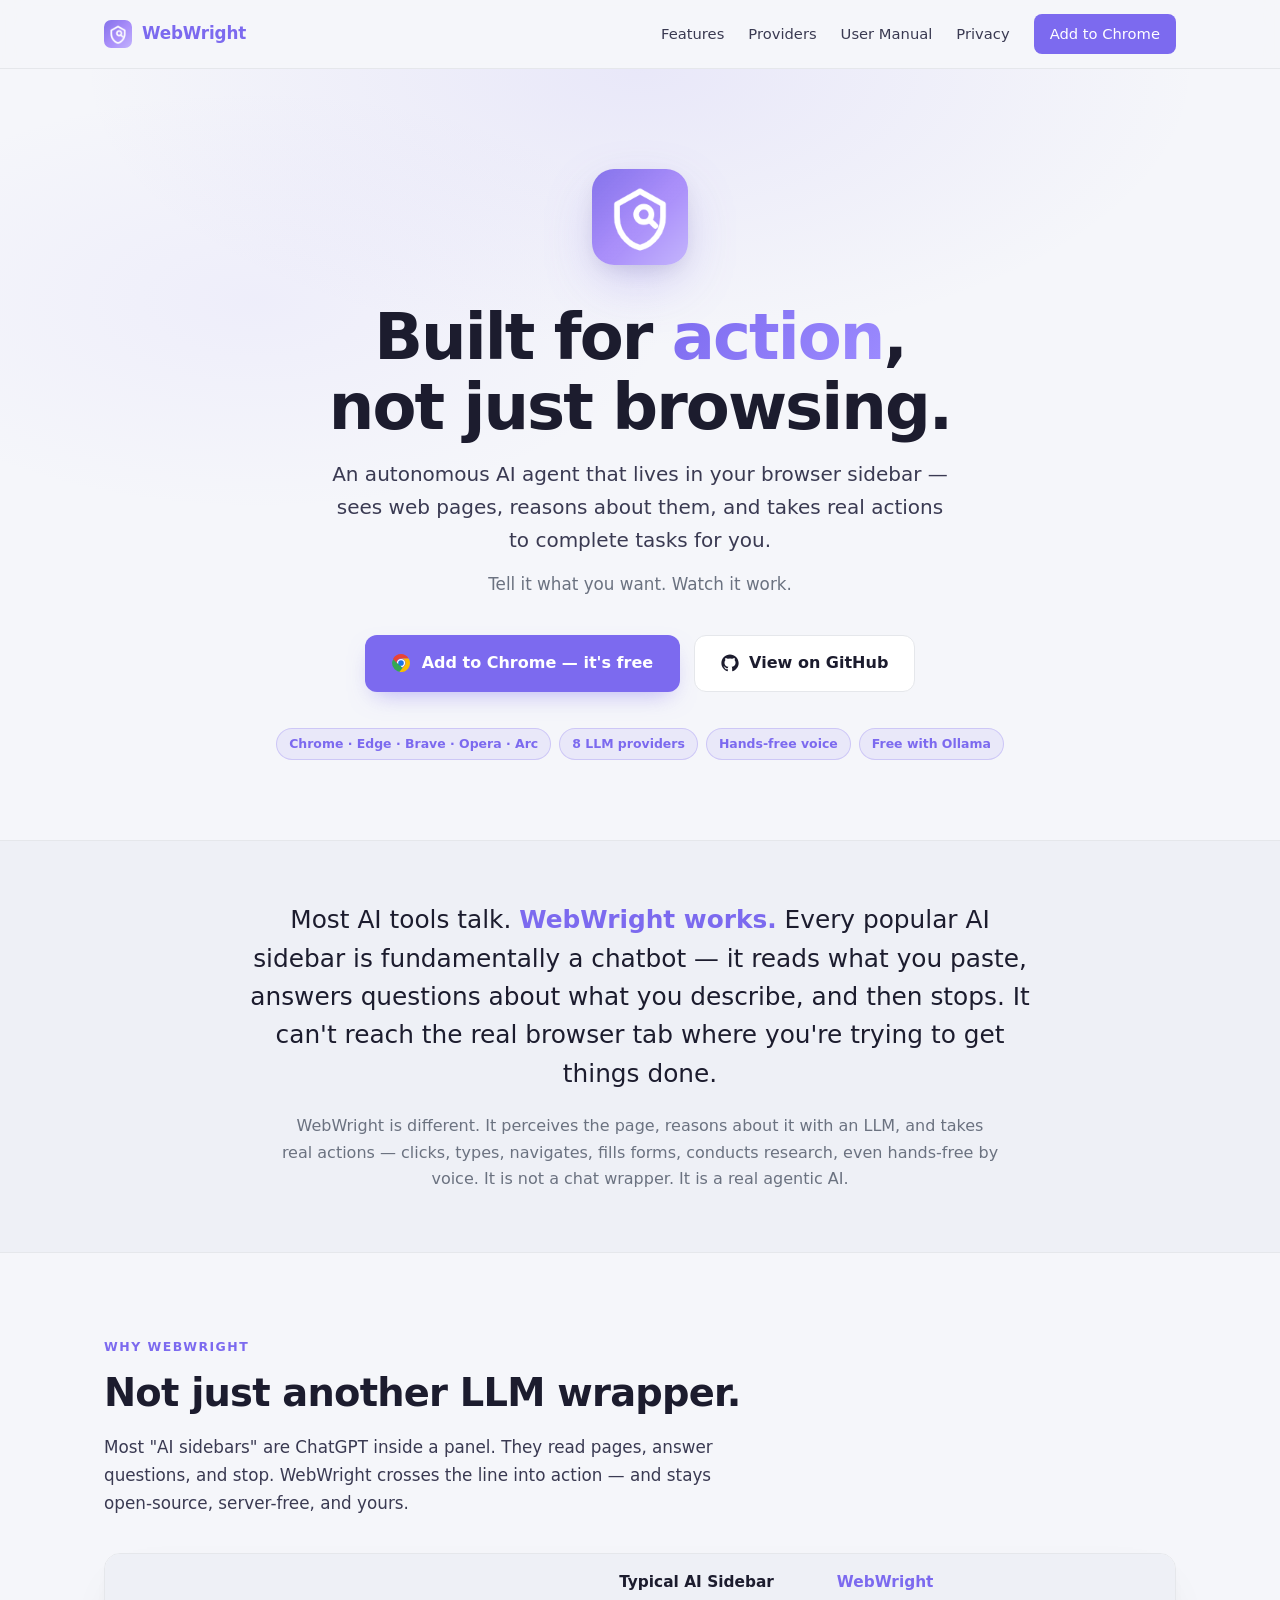
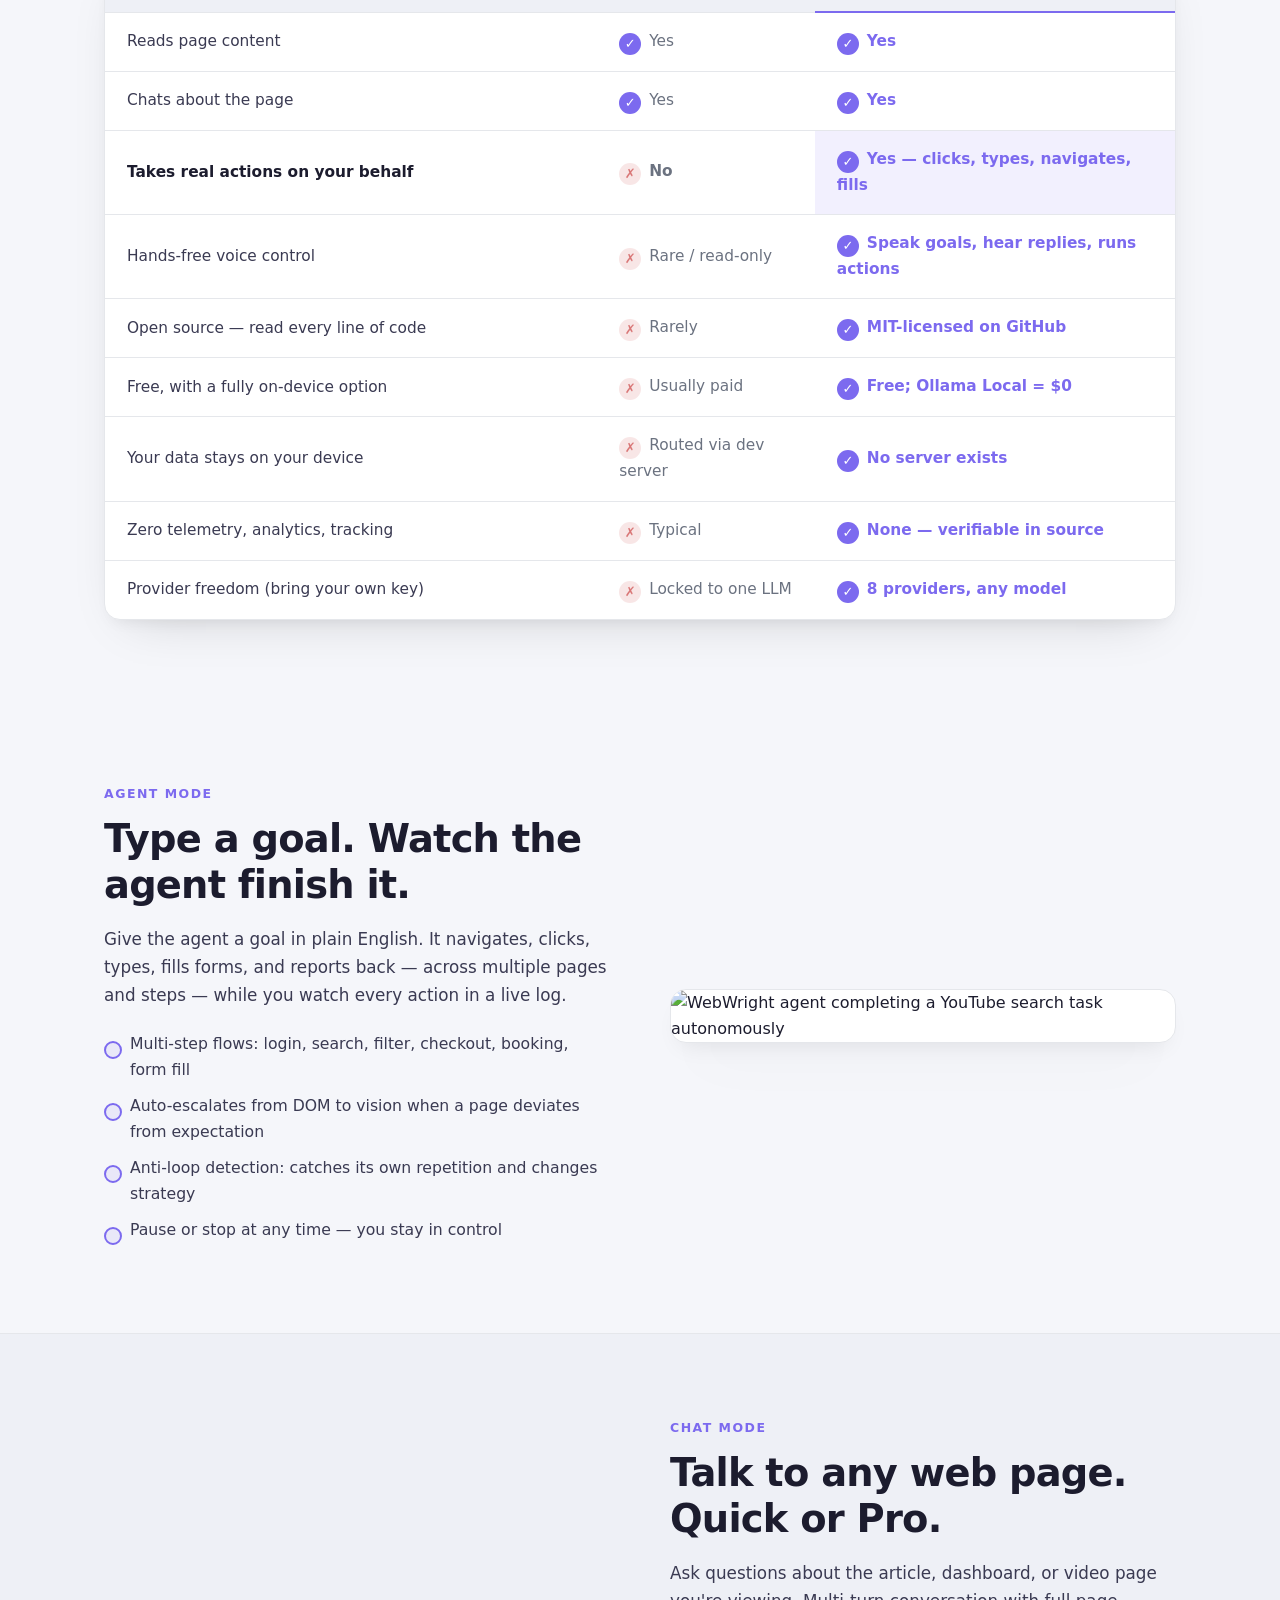
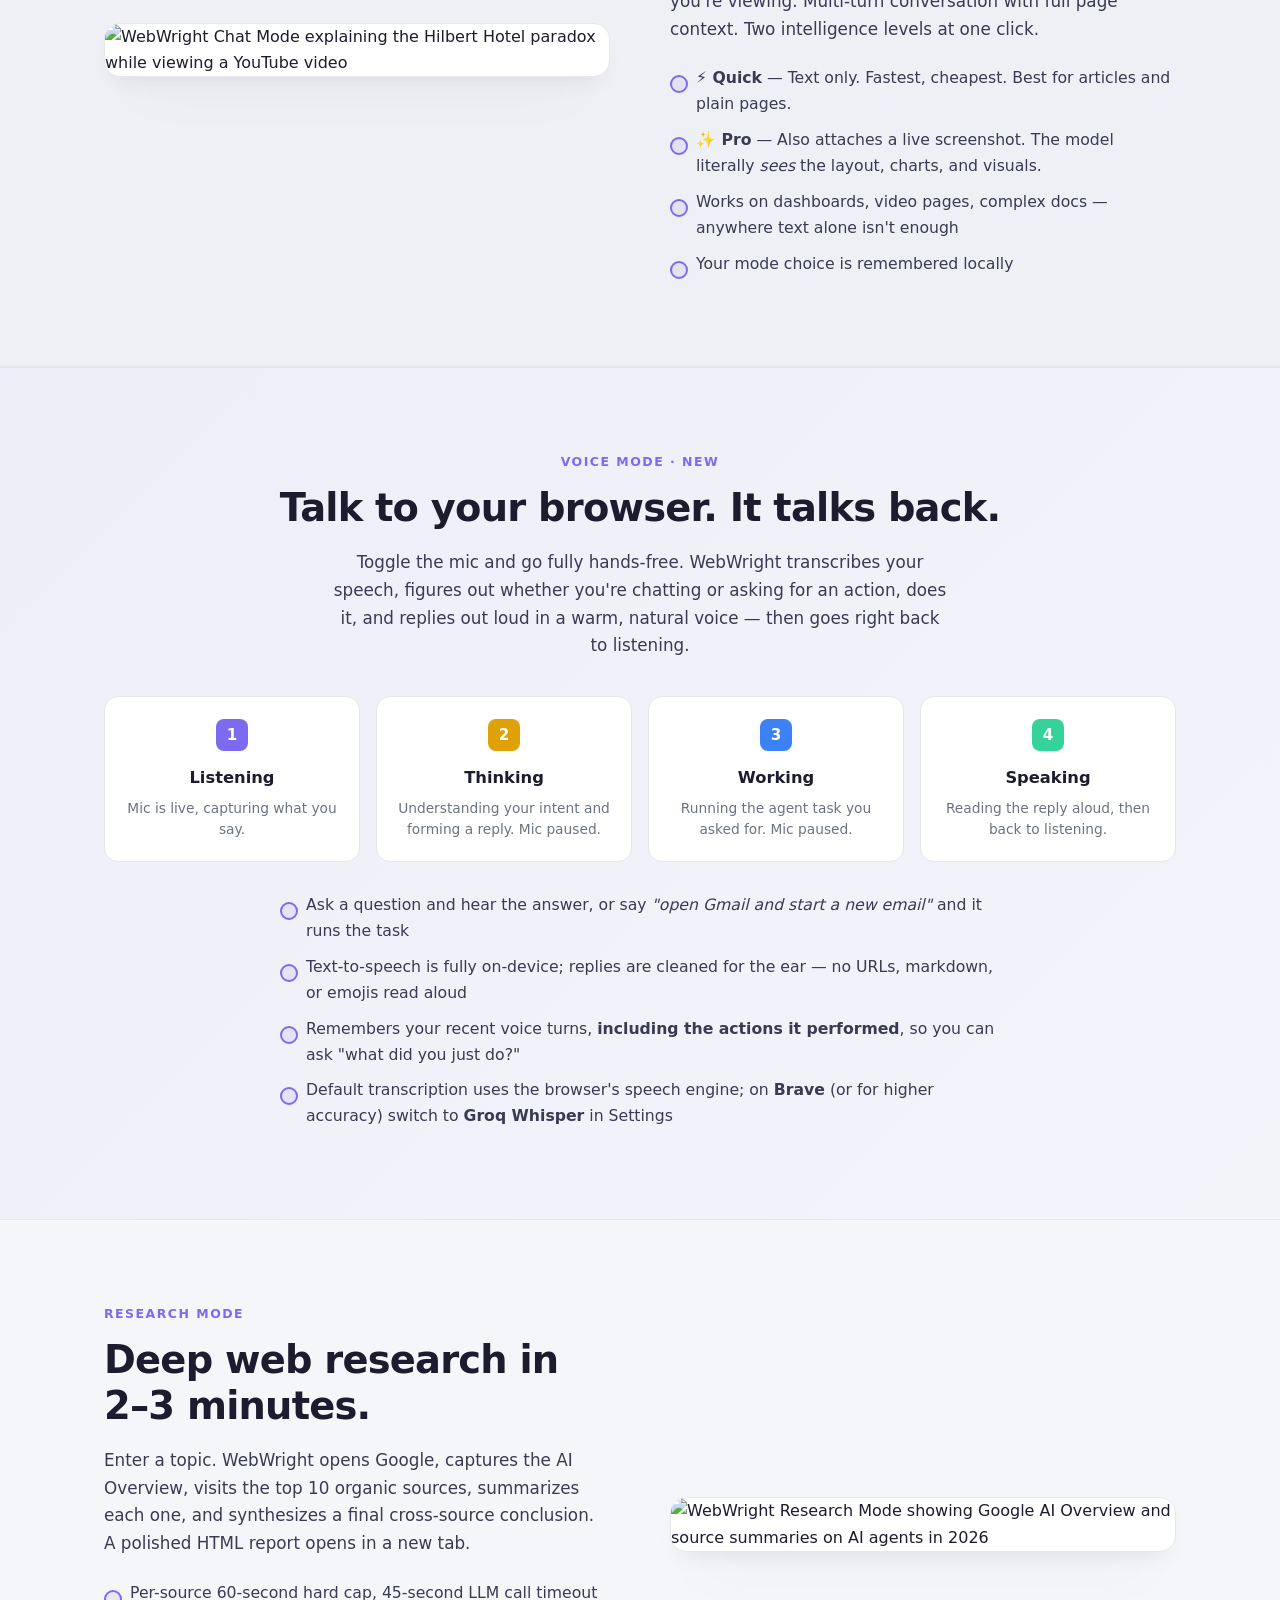
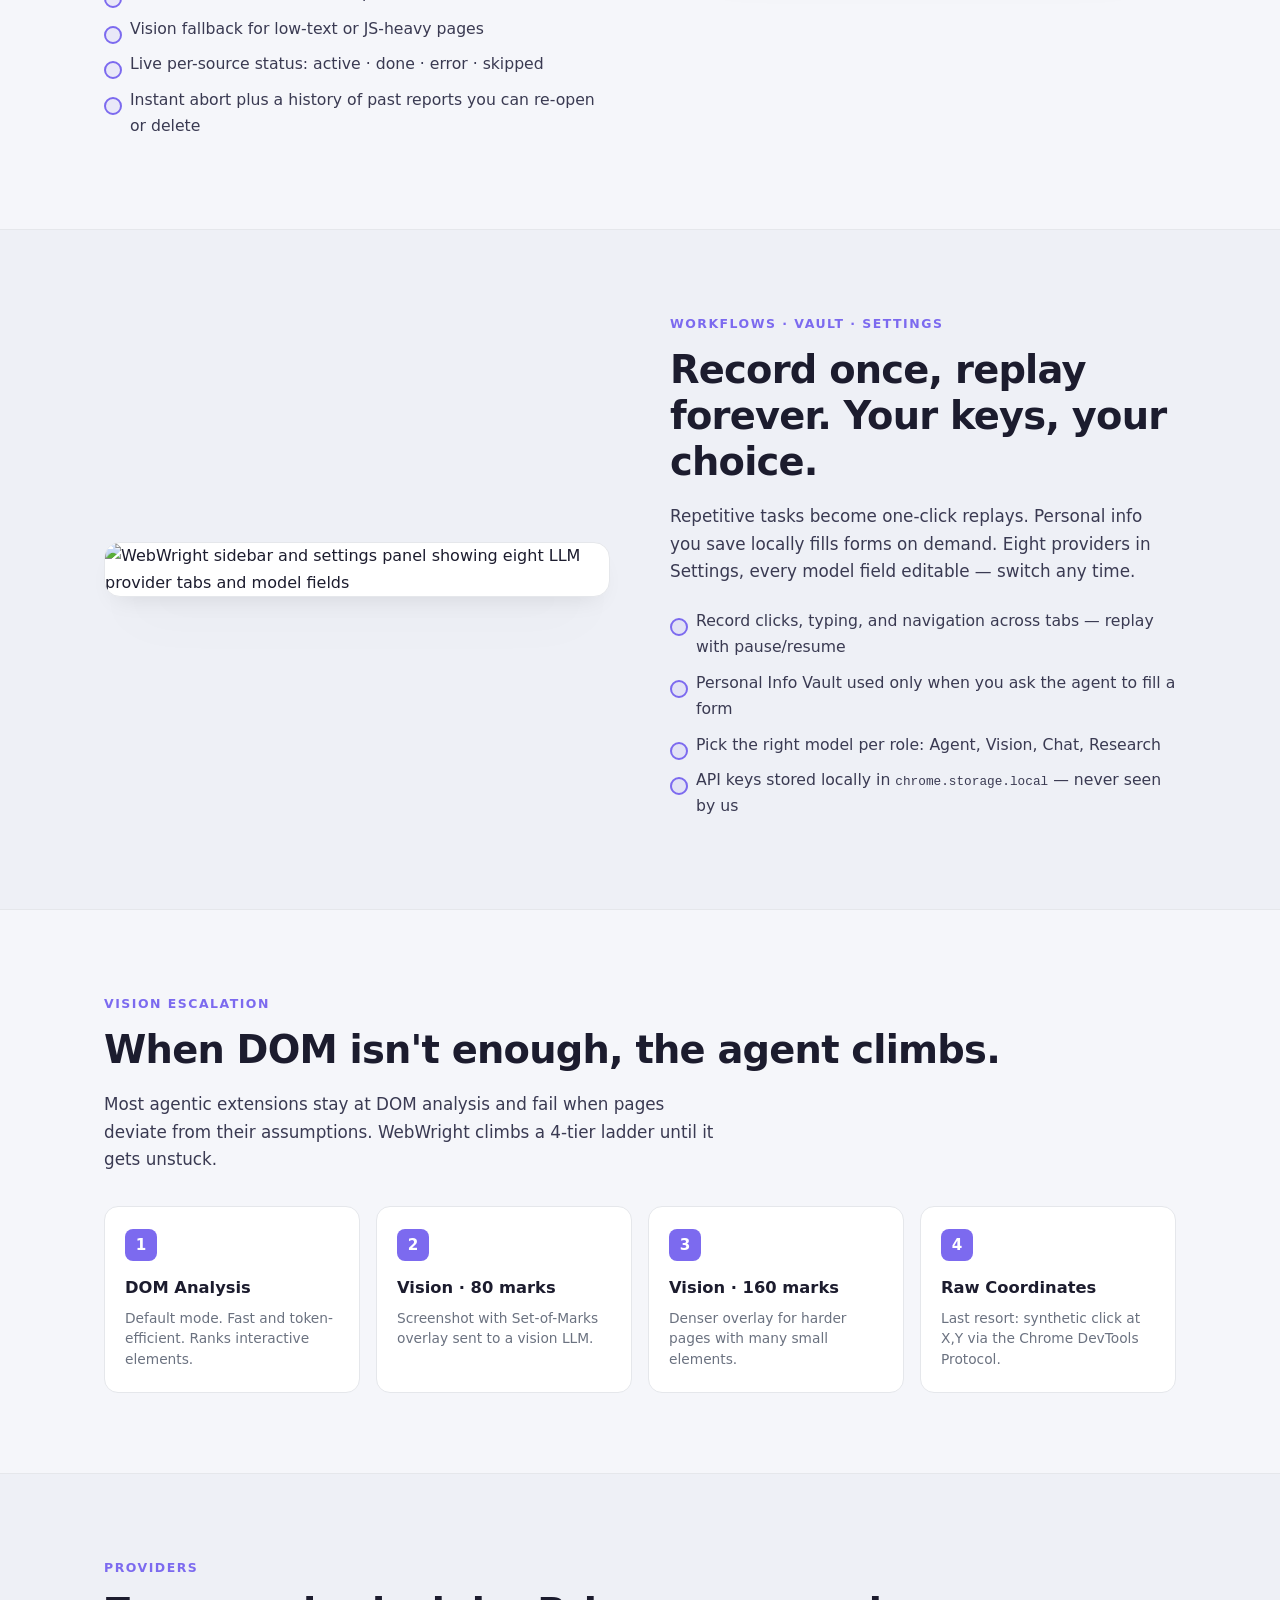
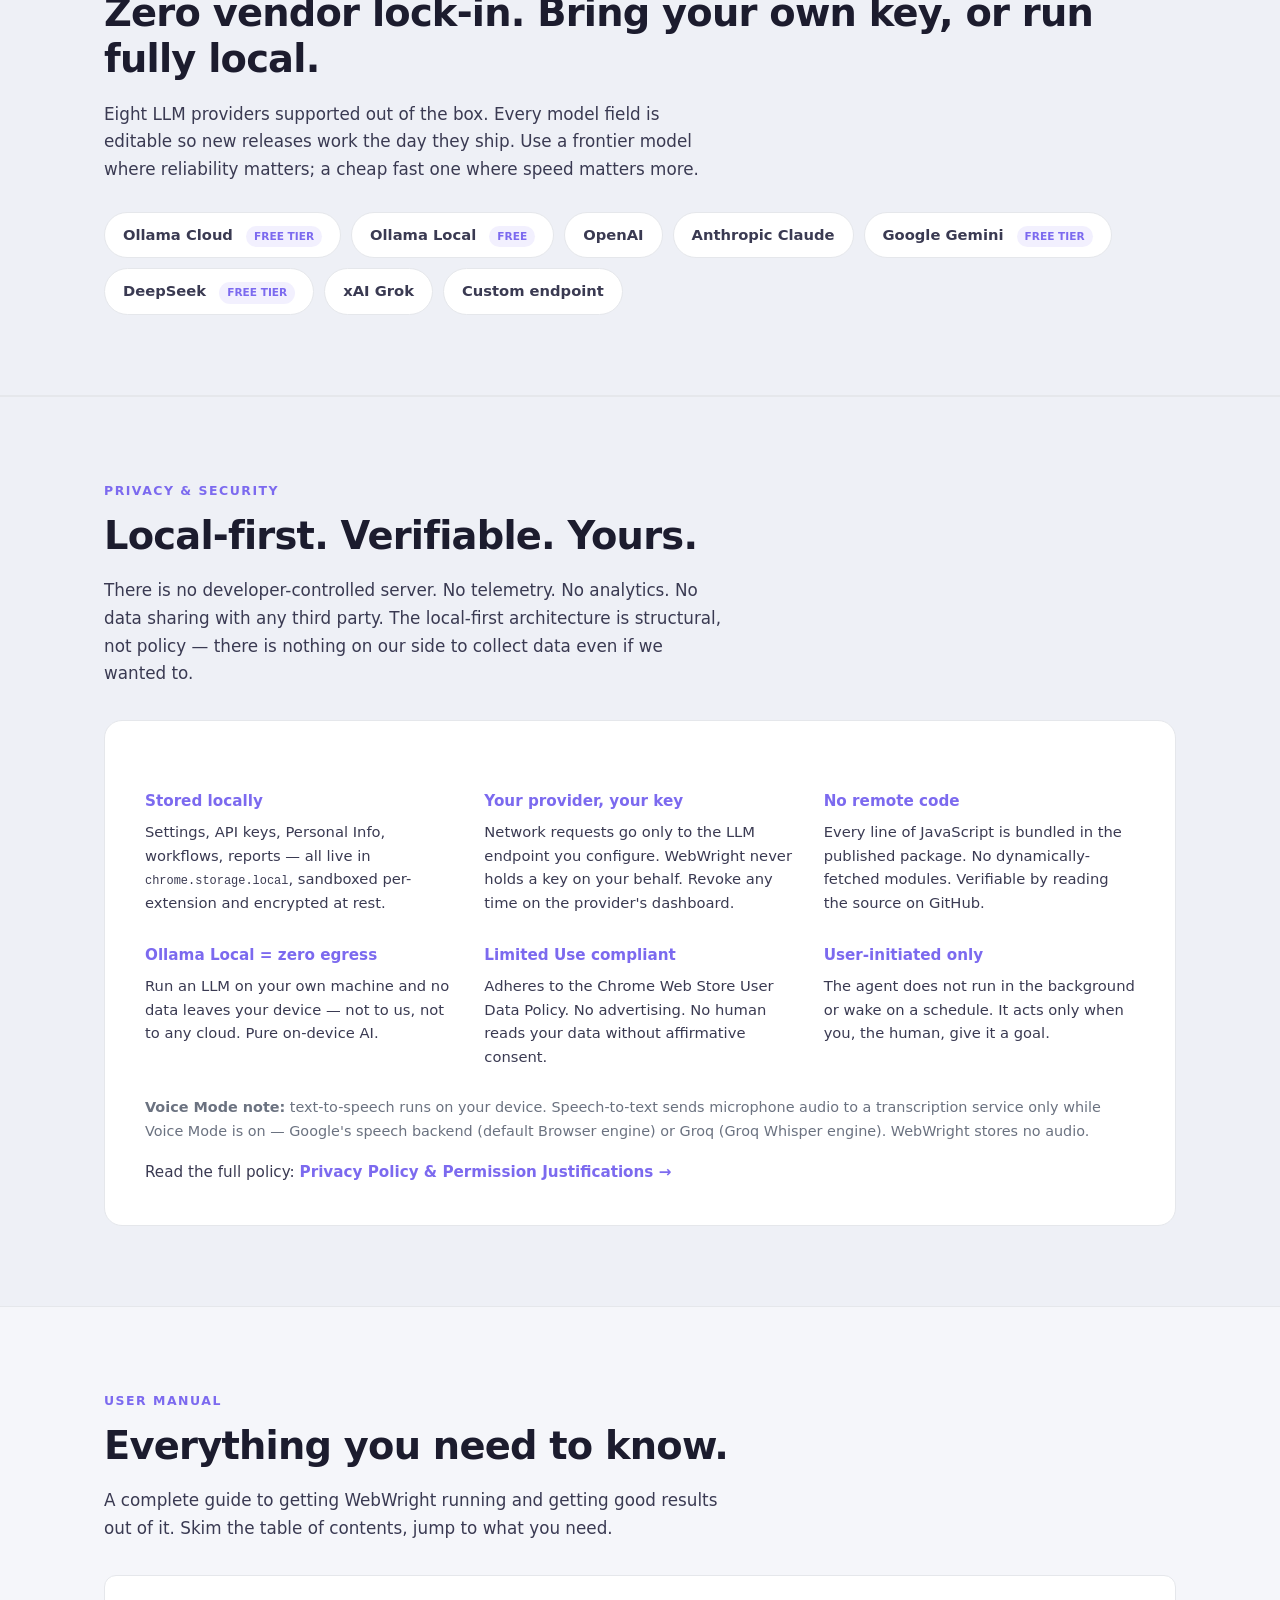
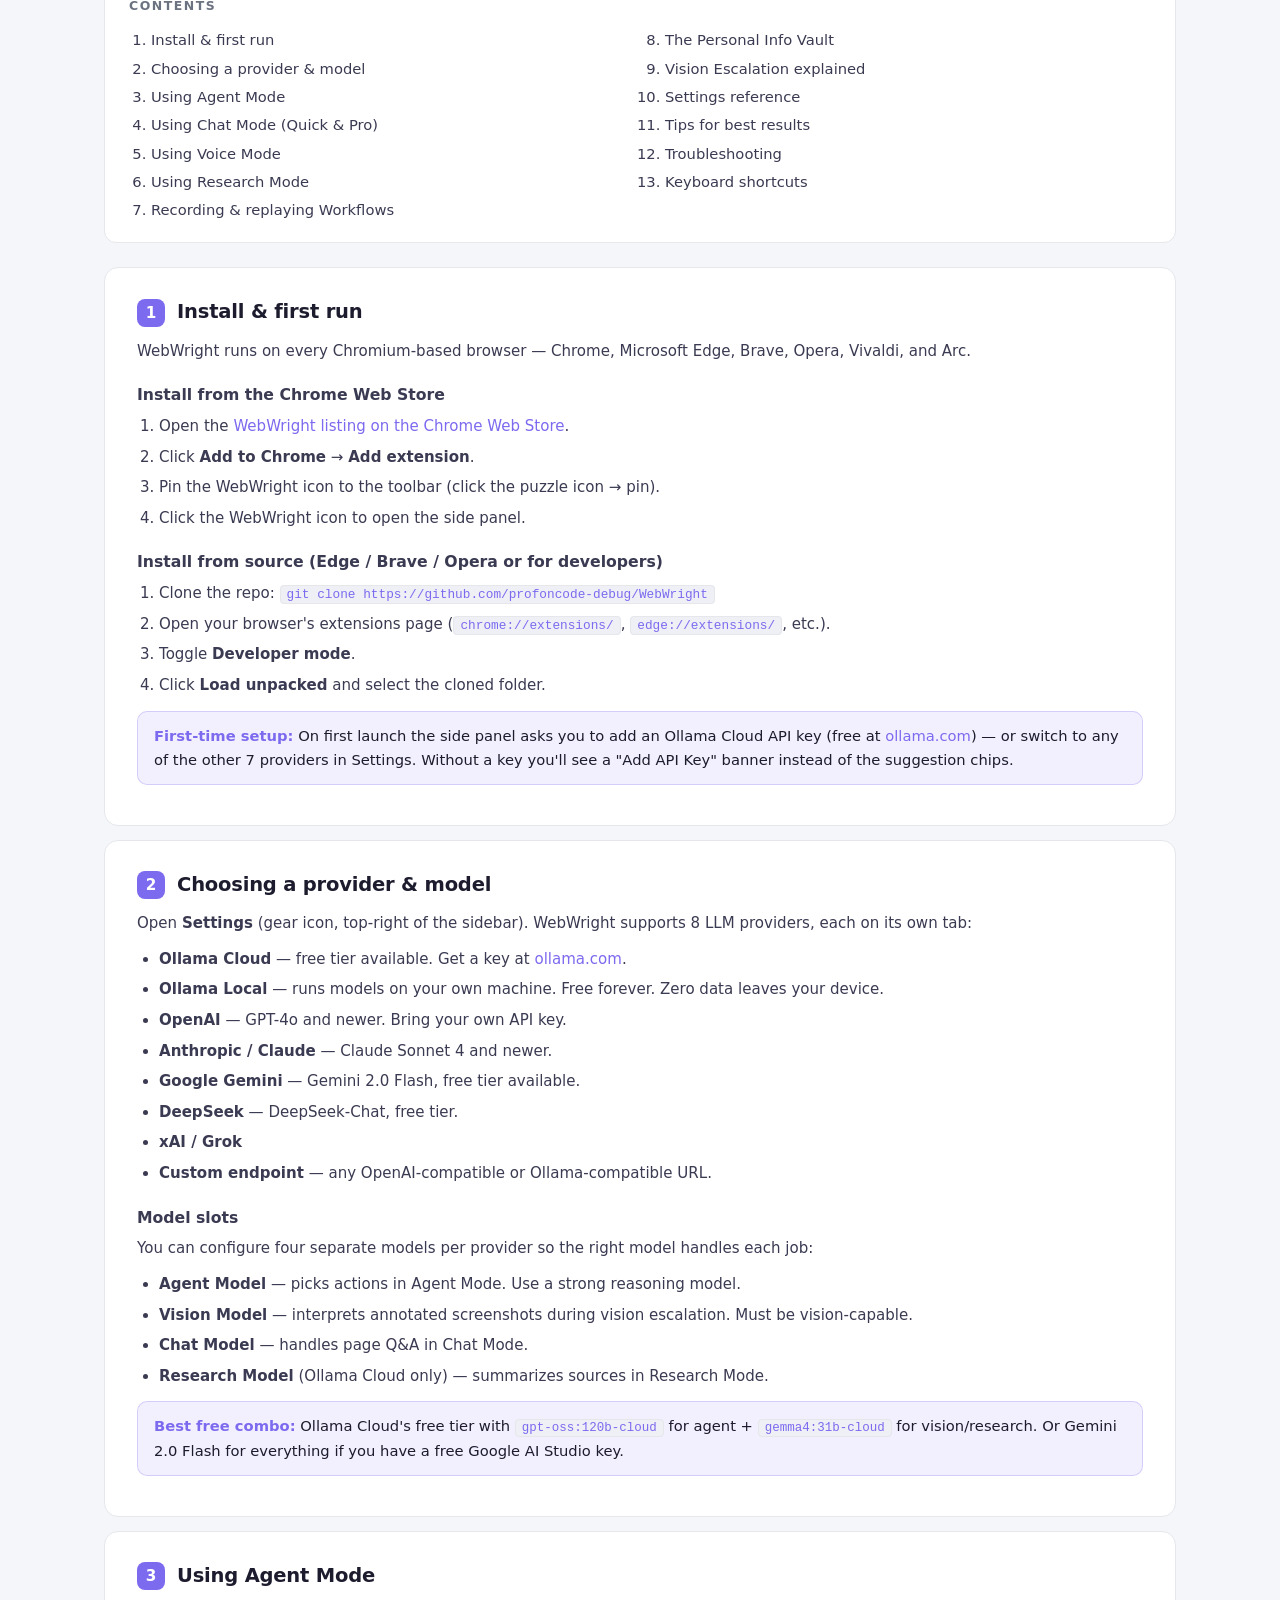
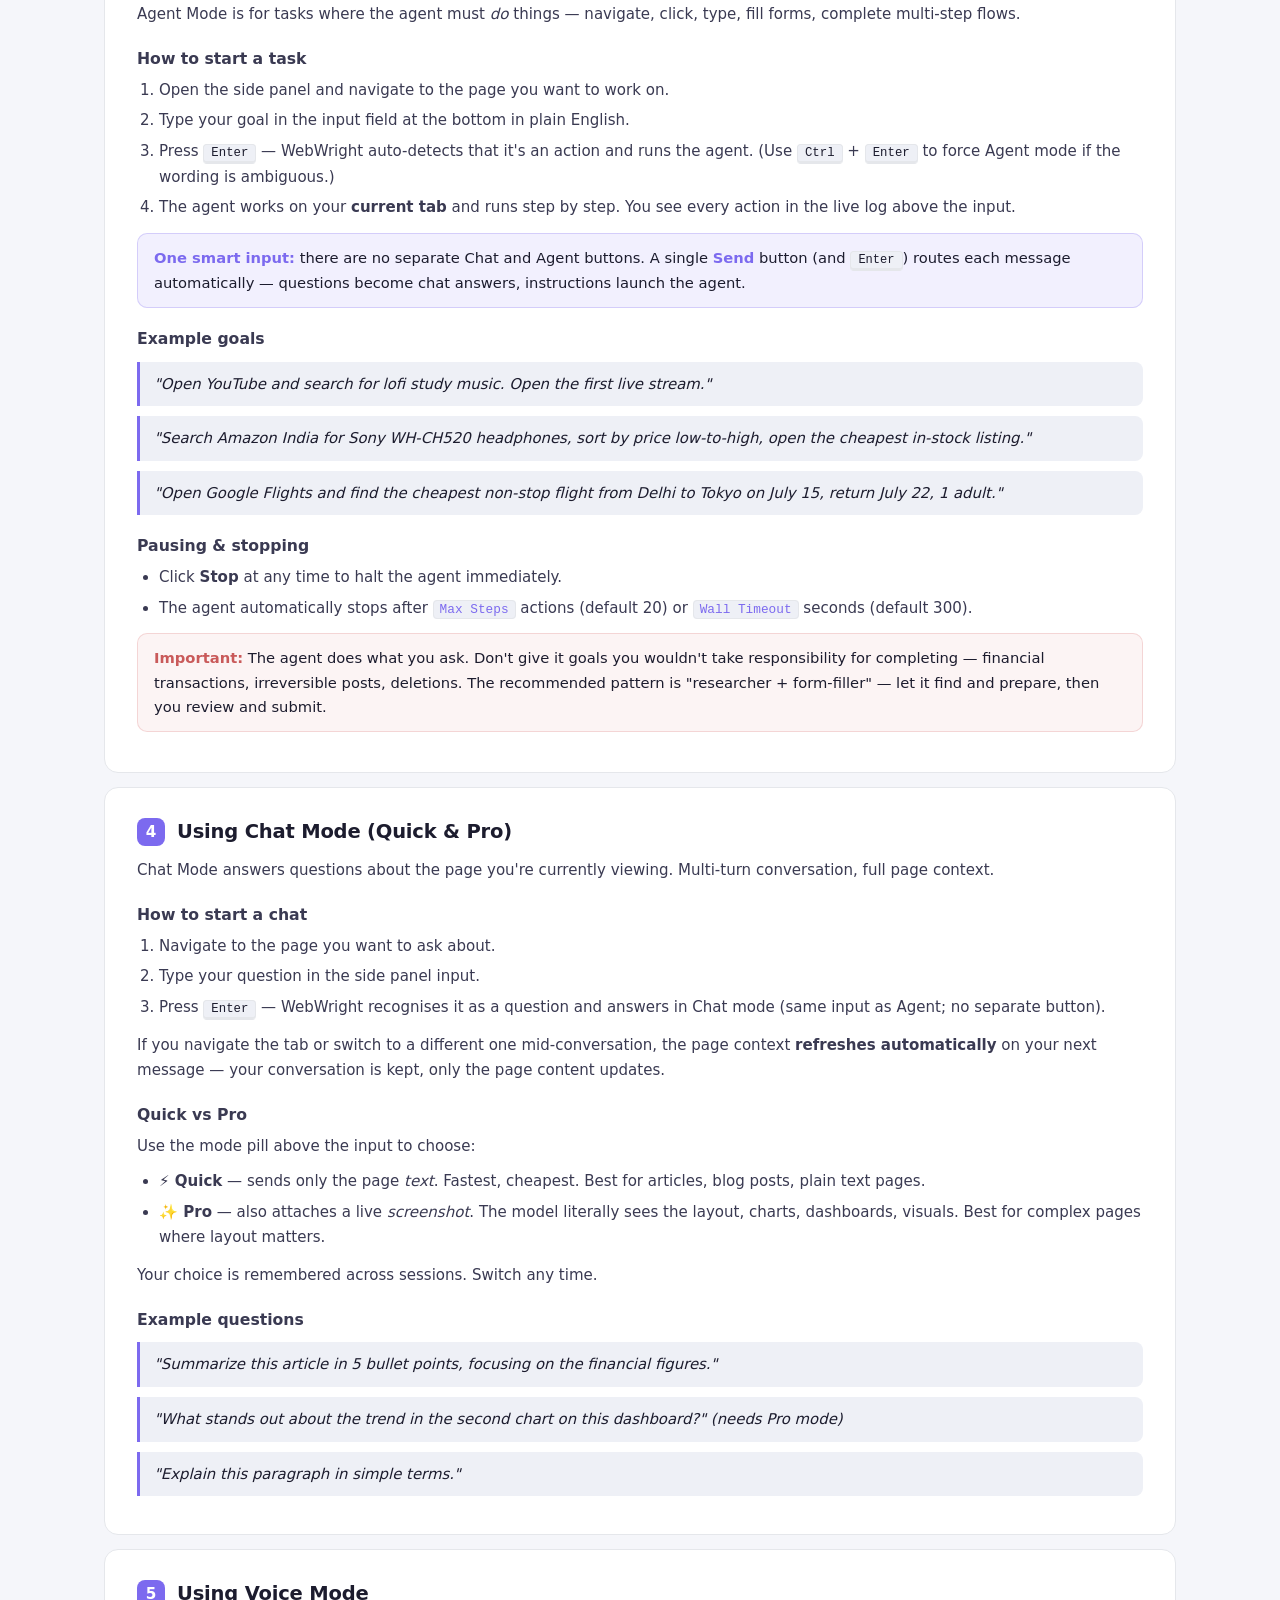
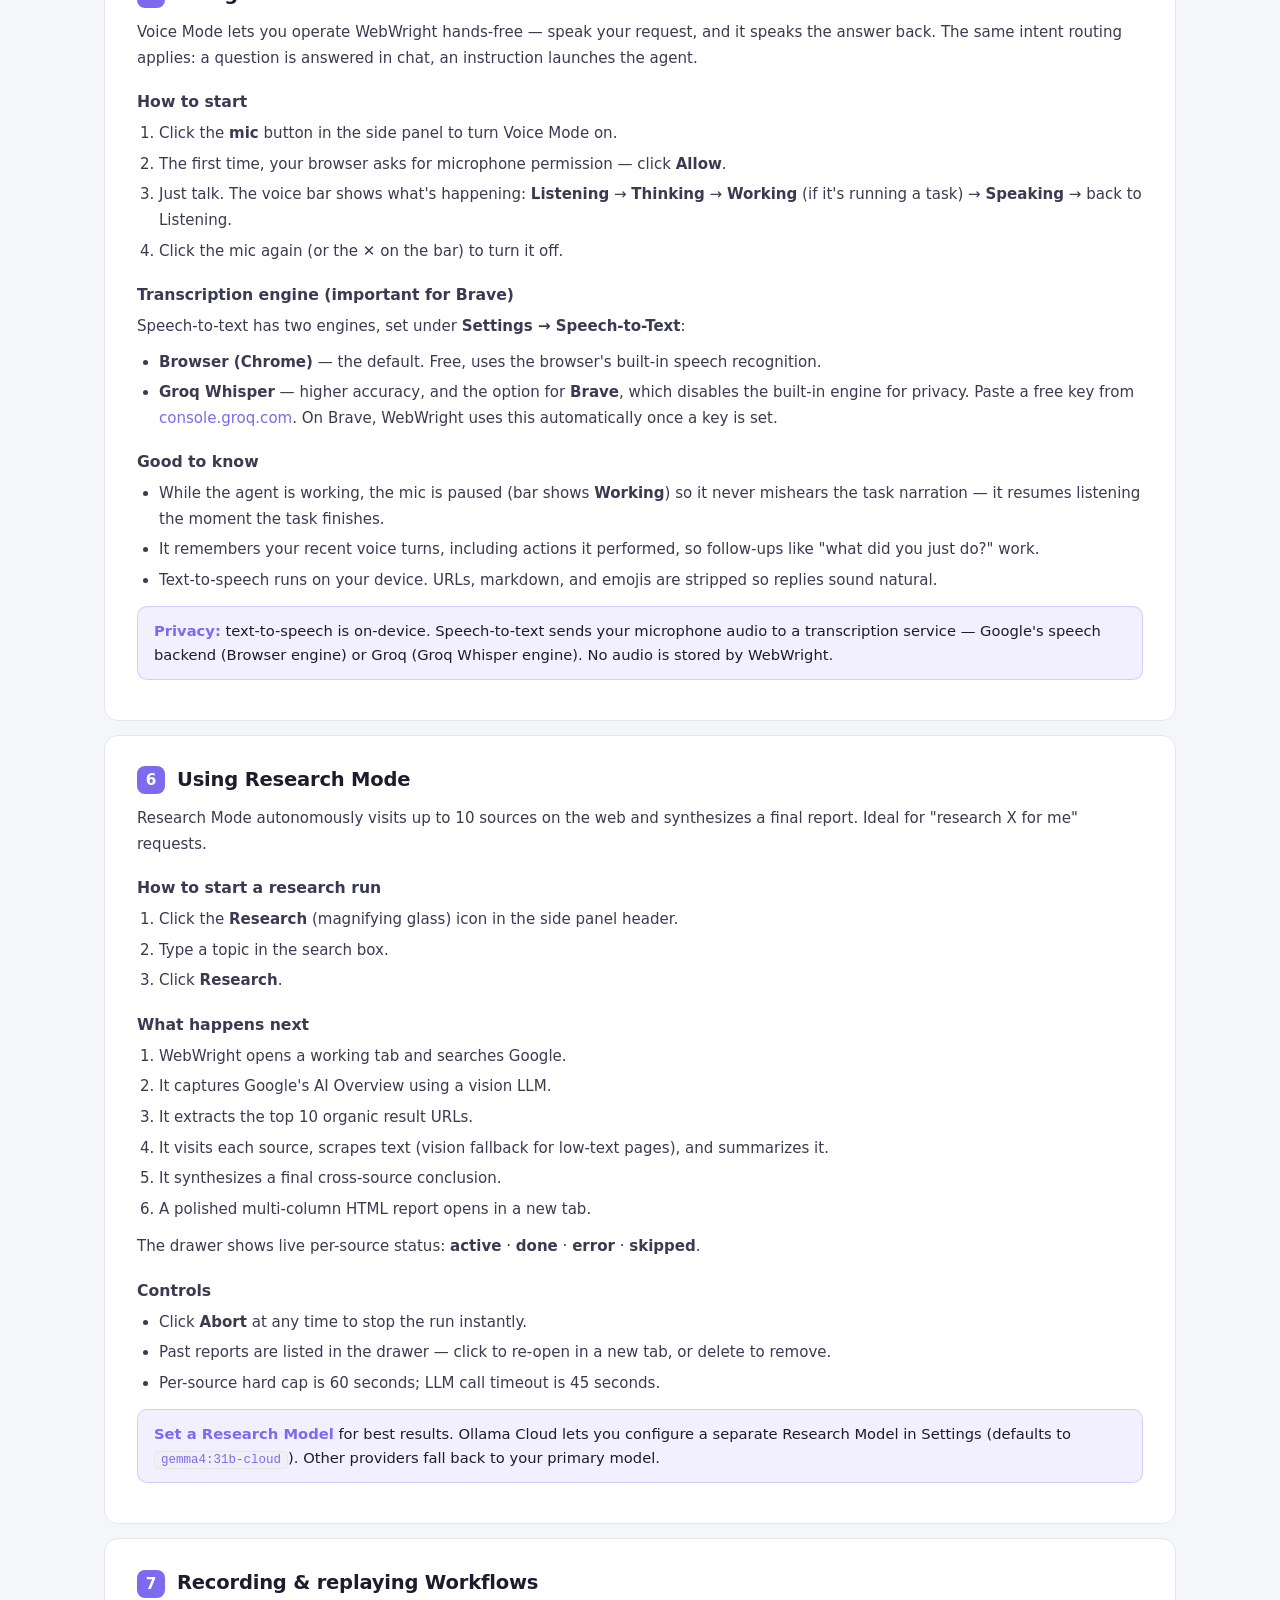
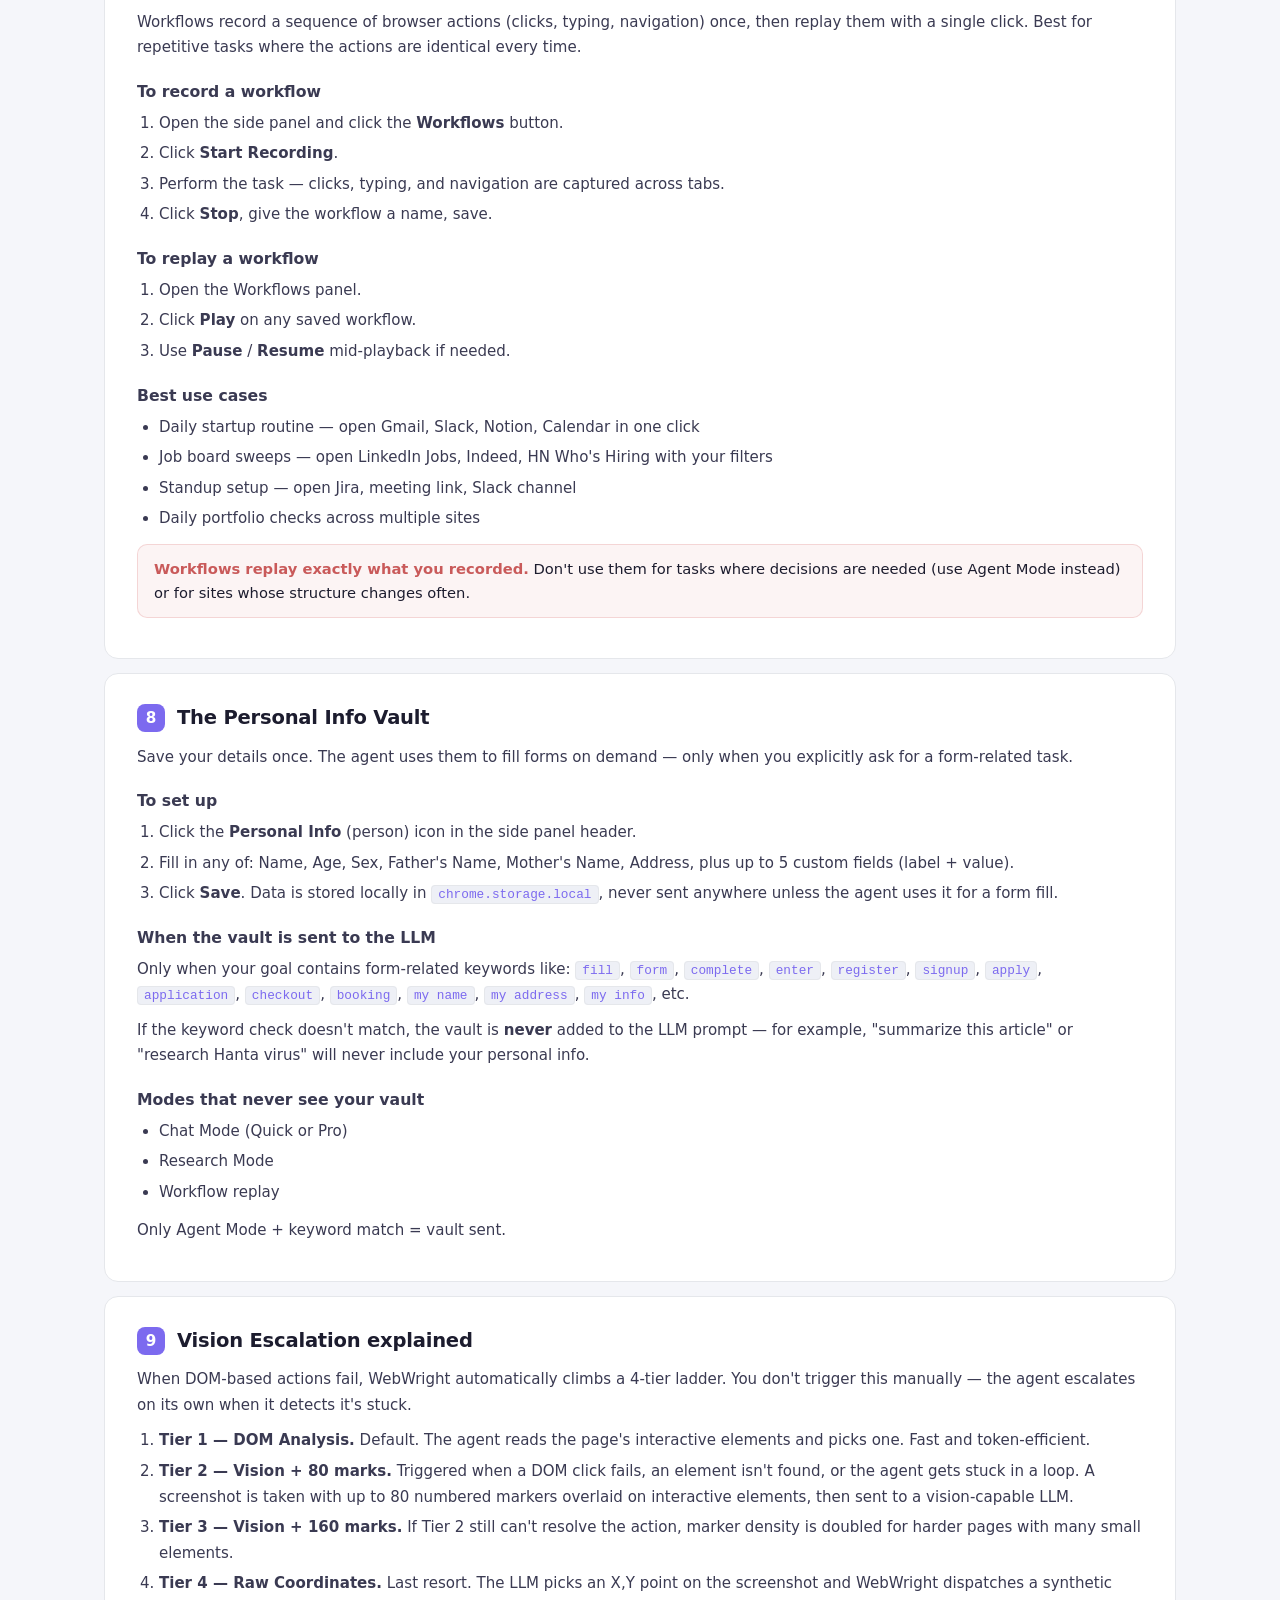
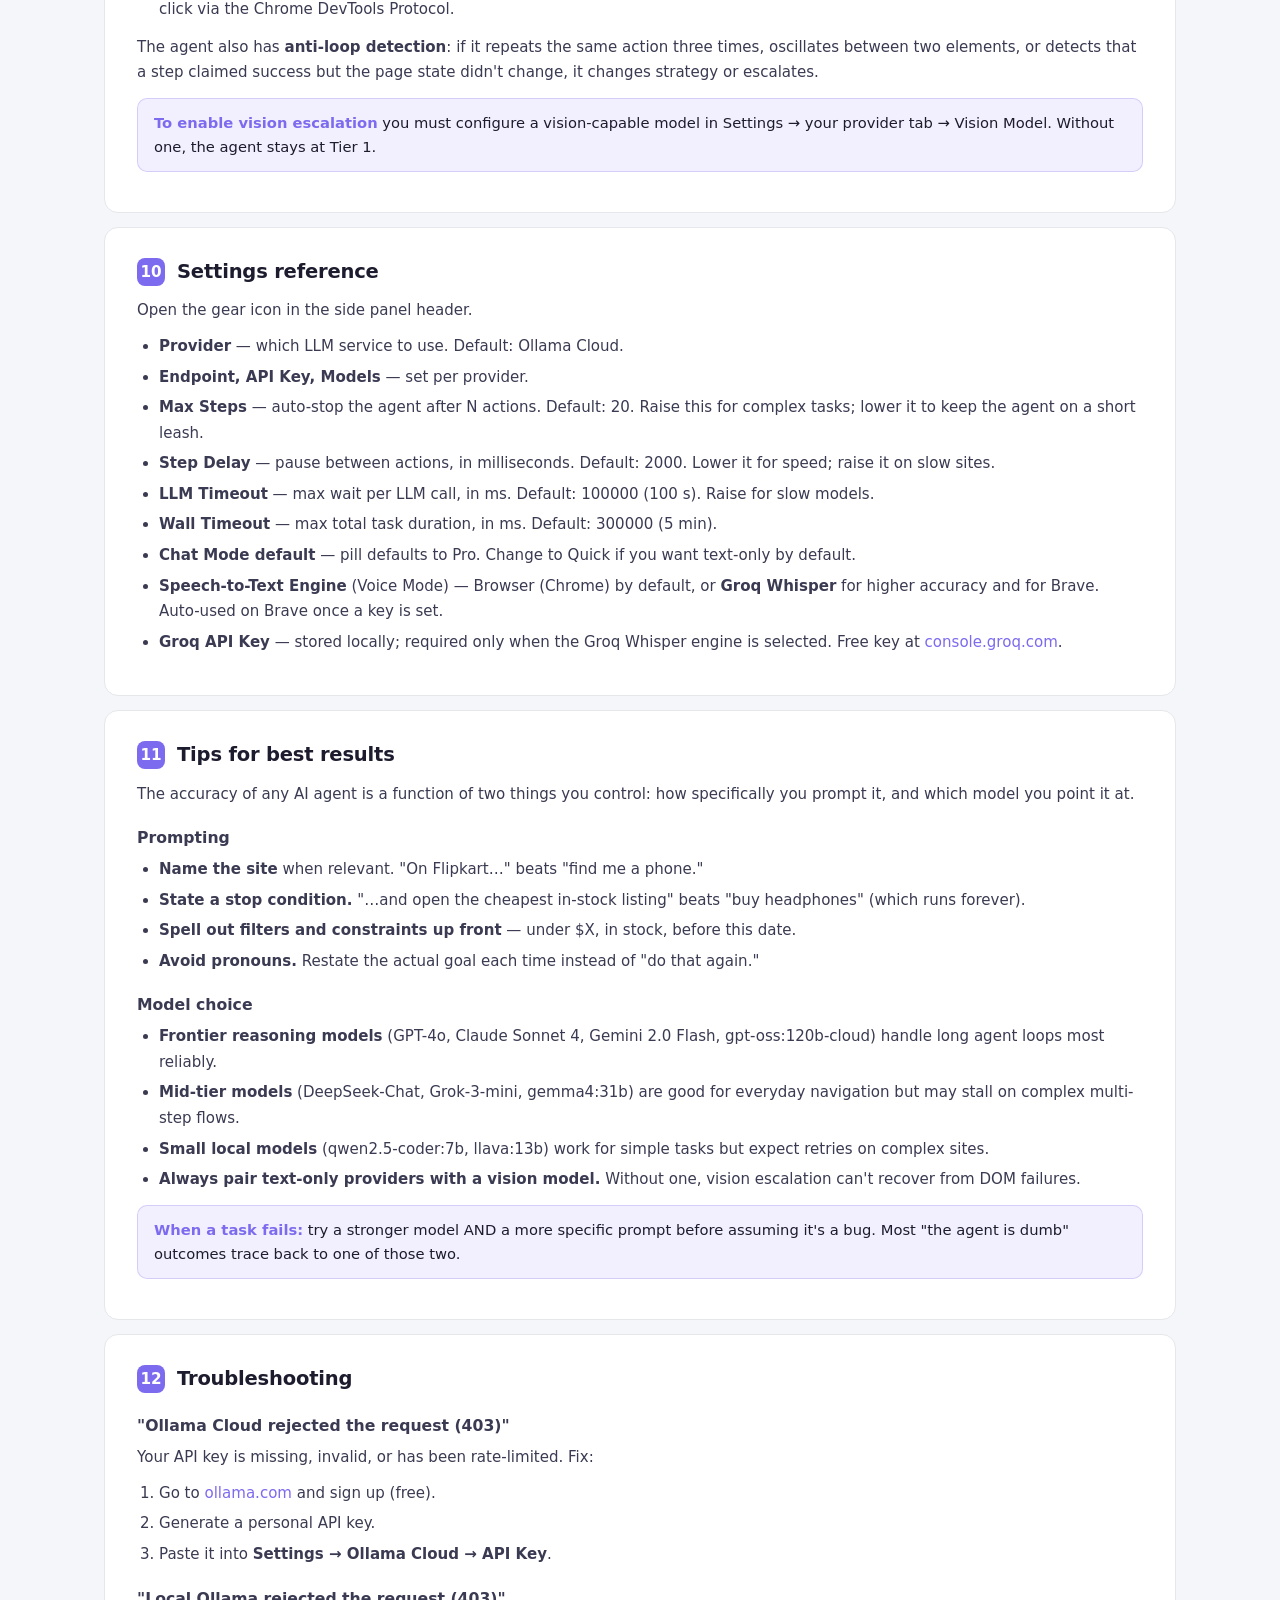
==== commit f2d2fd4b: "LOl" ====
--- a/index.html
+++ b/index.html
@@ -481,6 +481,114 @@
     footer .footer-links a { color: var(--text-2); font-weight: 500; }
     footer .footer-links a:hover { color: var(--accent); }
     .footer-tag { font-size: 0.85em; opacity: 0.7; }
+
+    /* ─────────────────────────────────────────────
+       Mobile / tablet responsive layer
+       ───────────────────────────────────────────── */
+
+    /* Tablet portrait + small laptops: tighten section padding, stack hero CTAs */
+    @media (max-width: 880px) {
+      .wrap { padding: 0 20px; }
+      section { padding: 64px 0; }
+      .hero { padding: 80px 0 60px; }
+      .manifesto { padding: 48px 0; }
+      .final-cta { padding: 72px 0; }
+    }
+
+    /* Phone landscape / small tablet portrait */
+    @media (max-width: 760px) {
+      .wrap { padding: 0 18px; }
+      section { padding: 52px 0; }
+
+      /* Hero */
+      .hero { padding: 56px 0 48px; }
+      .hero-logo { width: 76px; height: 76px; margin-bottom: 22px; border-radius: 18px; }
+      .hero-tagline { font-size: 1em; }
+      .hero-sub { font-size: 0.95em; margin-bottom: 28px; }
+      .hero-cta { width: 100%; flex-direction: column; gap: 10px; }
+      .hero-cta .btn { width: 100%; justify-content: center; padding: 13px 22px; }
+      .hero-badges { gap: 6px; margin-top: 28px; }
+      .hero-badge { font-size: 0.74em; padding: 4px 10px; }
+
+      /* Topbar: hide text nav links — keep brand + "Add to Chrome" CTA only */
+      .topbar-inner { padding: 12px 16px; }
+      .topbar-links a:not(.topbar-cta) { display: none; }
+      .topbar-links { gap: 12px; }
+      .brand { font-size: 0.98em; }
+
+      /* Manifesto + final CTA */
+      .manifesto { padding: 40px 0; }
+      .manifesto-quote { font-size: 1.05em; }
+      .manifesto-sub { font-size: 0.92em; margin-top: 14px; }
+      .final-cta { padding: 56px 0; }
+      .final-cta h2 { font-size: 1.7em; }
+      .final-cta p { font-size: 0.95em; }
+
+      /* Section headings */
+      .section-title { font-size: 1.6em; }
+      .section-lead { font-size: 0.98em; }
+      .section-eyebrow { font-size: 0.72em; letter-spacing: 0.1em; }
+
+      /* Feature rows already stack at 880; tighten gap on small screens */
+      .feature-row, .feature-row.reverse { gap: 28px; }
+
+      /* Comparison table */
+      .compare-table-wrap { overflow-x: auto; -webkit-overflow-scrolling: touch; }
+      .compare-table th, .compare-table td { padding: 10px 12px; font-size: 0.82em; }
+      .compare-table td.cell-feature { width: auto; min-width: 140px; }
+      .compare-table .mark { width: 18px; height: 18px; line-height: 18px; font-size: 0.7em; margin-right: 6px; }
+
+      /* Provider pills */
+      .provider-pill { font-size: 0.85em; padding: 8px 14px; }
+      .provider-pill .free { font-size: 0.68em; padding: 2px 6px; }
+
+      /* Privacy card */
+      .privacy-card { padding: 24px 18px; }
+
+      /* User manual */
+      .manual-toc { padding: 16px 18px; }
+      .manual-section { padding: 22px 18px; }
+      .manual-section h3 { font-size: 1.1em; gap: 10px; }
+      .manual-section h3 .num { width: 24px; height: 24px; line-height: 24px; font-size: 0.72em; }
+      .manual-section .example { padding: 8px 12px; font-size: 0.88em; }
+      .manual-section .callout-tip,
+      .manual-section .callout-warn { padding: 10px 14px; font-size: 0.88em; }
+
+      /* Footer */
+      footer { padding: 28px 0 36px; font-size: 0.85em; }
+      footer .footer-links { gap: 16px; }
+    }
+
+    /* Small phones */
+    @media (max-width: 480px) {
+      .wrap { padding: 0 14px; }
+      section { padding: 44px 0; }
+
+      .hero { padding: 44px 0 36px; }
+      .hero-logo { width: 64px; height: 64px; margin-bottom: 18px; border-radius: 16px; }
+      .hero h1 { letter-spacing: -0.02em; }
+      .hero-tagline { font-size: 0.95em; max-width: 90%; }
+      .hero-sub { font-size: 0.9em; max-width: 90%; }
+      .hero-badges { margin-top: 22px; }
+
+      .topbar-inner { padding: 10px 14px; }
+      .topbar-cta { padding: 7px 12px; font-size: 0.82em; }
+      .brand { gap: 8px; font-size: 0.95em; }
+      .brand img { width: 24px; height: 24px; border-radius: 6px; }
+
+      .section-title { font-size: 1.4em; }
+      .section-lead { font-size: 0.95em; }
+
+      .compare-table th, .compare-table td { padding: 8px 10px; font-size: 0.78em; }
+
+      .privacy-card { padding: 20px 16px; }
+      .manual-section { padding: 20px 14px; }
+      .manual-section h3 { font-size: 1.05em; }
+      .manual-section p, .manual-section li { font-size: 0.9em; }
+
+      .final-cta { padding: 48px 0; }
+      .final-cta h2 { font-size: 1.5em; }
+    }
   </style>
 </head>
 <body>
@@ -528,8 +636,8 @@
       <div class="hero-badges">
         <span class="hero-badge">Chrome · Edge · Brave · Opera · Arc</span>
         <span class="hero-badge">8 LLM providers</span>
+        <span class="hero-badge">Hands-free voice</span>
         <span class="hero-badge">Free with Ollama</span>
-        <span class="hero-badge">Under 1 MB</span>
       </div>
     </div>
   </header>
@@ -541,7 +649,7 @@
         Most AI tools talk. <strong>WebWright works.</strong> Every popular AI sidebar is fundamentally a chatbot — it reads what you paste, answers questions about what you describe, and then stops. It can't reach the real browser tab where you're trying to get things done.
       </p>
       <p class="manifesto-sub">
-        WebWright is different. It perceives the page, reasons about it with an LLM, and takes real actions — clicks, types, navigates, fills forms, conducts research. It is not a chat wrapper. It is a real agentic AI.
+        WebWright is different. It perceives the page, reasons about it with an LLM, and takes real actions — clicks, types, navigates, fills forms, conducts research, even hands-free by voice. It is not a chat wrapper. It is a real agentic AI.
       </p>
     </div>
   </section>
@@ -577,6 +685,11 @@
               <td class="cell-feature">Takes real actions on your behalf</td>
               <td class="cell-typical"><span class="mark mark-no">✗</span>No</td>
               <td class="cell-ww"><span class="mark mark-yes">✓</span>Yes — clicks, types, navigates, fills</td>
+            </tr>
+            <tr>
+              <td class="cell-feature">Hands-free voice control</td>
+              <td class="cell-typical"><span class="mark mark-no">✗</span>Rare / read-only</td>
+              <td class="cell-ww"><span class="mark mark-yes">✓</span>Speak goals, hear replies, runs actions</td>
             </tr>
             <tr>
               <td class="cell-feature">Open source — read every line of code</td>
@@ -624,7 +737,7 @@
         </ul>
       </div>
       <div class="feature-image">
-        <img src="screenshots/Agent_mode_new.jpg" alt="WebWright agent completing a YouTube search task autonomously">
+        <img src="screenshots/webwright_poster%20(1).png" alt="WebWright agent completing a YouTube search task autonomously">
       </div>
     </div>
   </section>
@@ -644,8 +757,45 @@
         </ul>
       </div>
       <div class="feature-image">
-        <img src="screenshots/Chat_mode_new.jpg" alt="WebWright Chat Mode explaining the Hilbert Hotel paradox while viewing a YouTube video">
-      </div>
+        <img src="screenshots/webbwright_chat.png" alt="WebWright Chat Mode explaining the Hilbert Hotel paradox while viewing a YouTube video">
+      </div>
+    </div>
+  </section>
+
+  <!-- ───────────────────── Feature: Voice Mode ───────────────────── -->
+  <section id="voice" style="background: linear-gradient(135deg, rgba(124,106,239,0.06) 0%, rgba(157,140,255,0.02) 100%); border-top: 1px solid var(--border); border-bottom: 1px solid var(--border);">
+    <div class="wrap" style="text-align: center;">
+      <span class="section-eyebrow">Voice Mode · New</span>
+      <h2 class="section-title">Talk to your browser. It talks back.</h2>
+      <p class="section-lead" style="margin: 0 auto;">Toggle the mic and go fully hands-free. WebWright transcribes your speech, figures out whether you're chatting or asking for an action, does it, and replies out loud in a warm, natural voice — then goes right back to listening.</p>
+      <div class="tiers" style="margin-top: 36px;">
+        <div class="tier-card">
+          <div class="tier-num" style="background:#7c6aef;">1</div>
+          <div class="tier-title">Listening</div>
+          <div class="tier-desc">Mic is live, capturing what you say.</div>
+        </div>
+        <div class="tier-card">
+          <div class="tier-num" style="background:#e0a106;">2</div>
+          <div class="tier-title">Thinking</div>
+          <div class="tier-desc">Understanding your intent and forming a reply. Mic paused.</div>
+        </div>
+        <div class="tier-card">
+          <div class="tier-num" style="background:#3b82f6;">3</div>
+          <div class="tier-title">Working</div>
+          <div class="tier-desc">Running the agent task you asked for. Mic paused.</div>
+        </div>
+        <div class="tier-card">
+          <div class="tier-num" style="background:#34d399;">4</div>
+          <div class="tier-title">Speaking</div>
+          <div class="tier-desc">Reading the reply aloud, then back to listening.</div>
+        </div>
+      </div>
+      <ul class="feature-list" style="display:inline-block; text-align:left; margin: 30px auto 0; max-width: 720px;">
+        <li>Ask a question and hear the answer, or say <em>"open Gmail and start a new email"</em> and it runs the task</li>
+        <li>Text-to-speech is fully on-device; replies are cleaned for the ear — no URLs, markdown, or emojis read aloud</li>
+        <li>Remembers your recent voice turns, <strong>including the actions it performed</strong>, so you can ask "what did you just do?"</li>
+        <li>Default transcription uses the browser's speech engine; on <strong>Brave</strong> (or for higher accuracy) switch to <strong>Groq Whisper</strong> in Settings</li>
+      </ul>
     </div>
   </section>
 
@@ -664,7 +814,7 @@
         </ul>
       </div>
       <div class="feature-image">
-        <img src="screenshots/Research_mode_new.jpg" alt="WebWright Research Mode showing Google AI Overview and source summaries on AI agents in 2026">
+        <img src="screenshots/webwright_poster_research.png" alt="WebWright Research Mode showing Google AI Overview and source summaries on AI agents in 2026">
       </div>
     </div>
   </section>
@@ -684,7 +834,7 @@
         </ul>
       </div>
       <div class="feature-image">
-        <img src="screenshots/UI_new.jpg" alt="WebWright sidebar and settings panel showing eight LLM provider tabs and model fields">
+        <img src="screenshots/webwright_poster_config_workflows%20(2).png" alt="WebWright sidebar and settings panel showing eight LLM provider tabs and model fields">
       </div>
     </div>
   </section>
@@ -772,7 +922,10 @@
             <div class="pillar-desc">The agent does not run in the background or wake on a schedule. It acts only when you, the human, give it a goal.</div>
           </div>
         </div>
-        <p style="margin-top: 28px; font-size: 0.95em; color: var(--text-2);">
+        <p style="margin-top: 28px; font-size: 0.9em; color: var(--muted);">
+          <strong>Voice Mode note:</strong> text-to-speech runs on your device. Speech-to-text sends microphone audio to a transcription service only while Voice Mode is on — Google's speech backend (default Browser engine) or Groq (Groq Whisper engine). WebWright stores no audio.
+        </p>
+        <p style="margin-top: 16px; font-size: 0.95em; color: var(--text-2);">
           Read the full policy: <a href="privacy-policy.html"><strong>Privacy Policy &amp; Permission Justifications →</strong></a>
         </p>
       </div>
@@ -796,6 +949,7 @@
             <li><a href="#m-providers">Choosing a provider &amp; model</a></li>
             <li><a href="#m-agent">Using Agent Mode</a></li>
             <li><a href="#m-chat">Using Chat Mode (Quick &amp; Pro)</a></li>
+            <li><a href="#m-voice">Using Voice Mode</a></li>
             <li><a href="#m-research">Using Research Mode</a></li>
             <li><a href="#m-workflows">Recording &amp; replaying Workflows</a></li>
             <li><a href="#m-vault">The Personal Info Vault</a></li>
@@ -859,11 +1013,12 @@
           <p>Agent Mode is for tasks where the agent must <em>do</em> things — navigate, click, type, fill forms, complete multi-step flows.</p>
           <h4>How to start a task</h4>
           <ol>
-            <li>Open the side panel.</li>
+            <li>Open the side panel and navigate to the page you want to work on.</li>
             <li>Type your goal in the input field at the bottom in plain English.</li>
-            <li>Press <kbd>Ctrl</kbd> + <kbd>Enter</kbd> or click the <strong>Agent</strong> (lightning) button.</li>
-            <li>The agent opens a new tab (or works on the current one), then runs step by step. You see every action in the live log above the input.</li>
+            <li>Press <kbd>Enter</kbd> — WebWright auto-detects that it's an action and runs the agent. (Use <kbd>Ctrl</kbd> + <kbd>Enter</kbd> to force Agent mode if the wording is ambiguous.)</li>
+            <li>The agent works on your <strong>current tab</strong> and runs step by step. You see every action in the live log above the input.</li>
           </ol>
+          <div class="callout-tip"><strong>One smart input:</strong> there are no separate Chat and Agent buttons. A single <strong>Send</strong> button (and <kbd>Enter</kbd>) routes each message automatically — questions become chat answers, instructions launch the agent.</div>
           <h4>Example goals</h4>
           <div class="example">"Open YouTube and search for lofi study music. Open the first live stream."</div>
           <div class="example">"Search Amazon India for Sony WH-CH520 headphones, sort by price low-to-high, open the cheapest in-stock listing."</div>
@@ -884,8 +1039,9 @@
           <ol>
             <li>Navigate to the page you want to ask about.</li>
             <li>Type your question in the side panel input.</li>
-            <li>Press <kbd>Enter</kbd> or click the <strong>Chat</strong> (speech bubble) button.</li>
+            <li>Press <kbd>Enter</kbd> — WebWright recognises it as a question and answers in Chat mode (same input as Agent; no separate button).</li>
           </ol>
+          <p>If you navigate the tab or switch to a different one mid-conversation, the page context <strong>refreshes automatically</strong> on your next message — your conversation is kept, only the page content updates.</p>
           <h4>Quick vs Pro</h4>
           <p>Use the mode pill above the input to choose:</p>
           <ul>
@@ -899,9 +1055,35 @@
           <div class="example">"Explain this paragraph in simple terms."</div>
         </div>
 
-        <!-- 5. Research Mode -->
+        <!-- 5. Voice Mode -->
+        <div class="manual-section" id="m-voice">
+          <h3><span class="num">5</span>Using Voice Mode</h3>
+          <p>Voice Mode lets you operate WebWright hands-free — speak your request, and it speaks the answer back. The same intent routing applies: a question is answered in chat, an instruction launches the agent.</p>
+          <h4>How to start</h4>
+          <ol>
+            <li>Click the <strong>mic</strong> button in the side panel to turn Voice Mode on.</li>
+            <li>The first time, your browser asks for microphone permission — click <strong>Allow</strong>.</li>
+            <li>Just talk. The voice bar shows what's happening: <strong>Listening</strong> → <strong>Thinking</strong> → <strong>Working</strong> (if it's running a task) → <strong>Speaking</strong> → back to Listening.</li>
+            <li>Click the mic again (or the ✕ on the bar) to turn it off.</li>
+          </ol>
+          <h4>Transcription engine (important for Brave)</h4>
+          <p>Speech-to-text has two engines, set under <strong>Settings → Speech-to-Text</strong>:</p>
+          <ul>
+            <li><strong>Browser (Chrome)</strong> — the default. Free, uses the browser's built-in speech recognition.</li>
+            <li><strong>Groq Whisper</strong> — higher accuracy, and the option for <strong>Brave</strong>, which disables the built-in engine for privacy. Paste a free key from <a href="https://console.groq.com" target="_blank">console.groq.com</a>. On Brave, WebWright uses this automatically once a key is set.</li>
+          </ul>
+          <h4>Good to know</h4>
+          <ul>
+            <li>While the agent is working, the mic is paused (bar shows <strong>Working</strong>) so it never mishears the task narration — it resumes listening the moment the task finishes.</li>
+            <li>It remembers your recent voice turns, including actions it performed, so follow-ups like "what did you just do?" work.</li>
+            <li>Text-to-speech runs on your device. URLs, markdown, and emojis are stripped so replies sound natural.</li>
+          </ul>
+          <div class="callout-tip"><strong>Privacy:</strong> text-to-speech is on-device. Speech-to-text sends your microphone audio to a transcription service — Google's speech backend (Browser engine) or Groq (Groq Whisper engine). No audio is stored by WebWright.</div>
+        </div>
+
+        <!-- 6. Research Mode -->
         <div class="manual-section" id="m-research">
-          <h3><span class="num">5</span>Using Research Mode</h3>
+          <h3><span class="num">6</span>Using Research Mode</h3>
           <p>Research Mode autonomously visits up to 10 sources on the web and synthesizes a final report. Ideal for "research X for me" requests.</p>
           <h4>How to start a research run</h4>
           <ol>
@@ -928,9 +1110,9 @@
           <div class="callout-tip"><strong>Set a Research Model</strong> for best results. Ollama Cloud lets you configure a separate Research Model in Settings (defaults to <code>gemma4:31b-cloud</code>). Other providers fall back to your primary model.</div>
         </div>
 
-        <!-- 6. Workflows -->
+        <!-- 7. Workflows -->
         <div class="manual-section" id="m-workflows">
-          <h3><span class="num">6</span>Recording &amp; replaying Workflows</h3>
+          <h3><span class="num">7</span>Recording &amp; replaying Workflows</h3>
           <p>Workflows record a sequence of browser actions (clicks, typing, navigation) once, then replay them with a single click. Best for repetitive tasks where the actions are identical every time.</p>
           <h4>To record a workflow</h4>
           <ol>
@@ -955,9 +1137,9 @@
           <div class="callout-warn"><strong>Workflows replay exactly what you recorded.</strong> Don't use them for tasks where decisions are needed (use Agent Mode instead) or for sites whose structure changes often.</div>
         </div>
 
-        <!-- 7. Personal Info Vault -->
+        <!-- 8. Personal Info Vault -->
         <div class="manual-section" id="m-vault">
-          <h3><span class="num">7</span>The Personal Info Vault</h3>
+          <h3><span class="num">8</span>The Personal Info Vault</h3>
           <p>Save your details once. The agent uses them to fill forms on demand — only when you explicitly ask for a form-related task.</p>
           <h4>To set up</h4>
           <ol>
@@ -977,9 +1159,9 @@
           <p>Only Agent Mode + keyword match = vault sent.</p>
         </div>
 
-        <!-- 8. Vision Escalation -->
+        <!-- 9. Vision Escalation -->
         <div class="manual-section" id="m-vision">
-          <h3><span class="num">8</span>Vision Escalation explained</h3>
+          <h3><span class="num">9</span>Vision Escalation explained</h3>
           <p>When DOM-based actions fail, WebWright automatically climbs a 4-tier ladder. You don't trigger this manually — the agent escalates on its own when it detects it's stuck.</p>
           <ol>
             <li><strong>Tier 1 — DOM Analysis.</strong> Default. The agent reads the page's interactive elements and picks one. Fast and token-efficient.</li>
@@ -991,9 +1173,9 @@
           <div class="callout-tip"><strong>To enable vision escalation</strong> you must configure a vision-capable model in Settings → your provider tab → Vision Model. Without one, the agent stays at Tier 1.</div>
         </div>
 
-        <!-- 9. Settings reference -->
+        <!-- 10. Settings reference -->
         <div class="manual-section" id="m-settings">
-          <h3><span class="num">9</span>Settings reference</h3>
+          <h3><span class="num">10</span>Settings reference</h3>
           <p>Open the gear icon in the side panel header.</p>
           <ul>
             <li><strong>Provider</strong> — which LLM service to use. Default: Ollama Cloud.</li>
@@ -1003,12 +1185,14 @@
             <li><strong>LLM Timeout</strong> — max wait per LLM call, in ms. Default: 100000 (100 s). Raise for slow models.</li>
             <li><strong>Wall Timeout</strong> — max total task duration, in ms. Default: 300000 (5 min).</li>
             <li><strong>Chat Mode default</strong> — pill defaults to Pro. Change to Quick if you want text-only by default.</li>
-          </ul>
-        </div>
-
-        <!-- 10. Tips -->
+            <li><strong>Speech-to-Text Engine</strong> (Voice Mode) — Browser (Chrome) by default, or <strong>Groq Whisper</strong> for higher accuracy and for Brave. Auto-used on Brave once a key is set.</li>
+            <li><strong>Groq API Key</strong> — stored locally; required only when the Groq Whisper engine is selected. Free key at <a href="https://console.groq.com" target="_blank">console.groq.com</a>.</li>
+          </ul>
+        </div>
+
+        <!-- 11. Tips -->
         <div class="manual-section" id="m-prompting">
-          <h3><span class="num">10</span>Tips for best results</h3>
+          <h3><span class="num">11</span>Tips for best results</h3>
           <p>The accuracy of any AI agent is a function of two things you control: how specifically you prompt it, and which model you point it at.</p>
           <h4>Prompting</h4>
           <ul>
@@ -1027,9 +1211,9 @@
           <div class="callout-tip"><strong>When a task fails:</strong> try a stronger model AND a more specific prompt before assuming it's a bug. Most "the agent is dumb" outcomes trace back to one of those two.</div>
         </div>
 
-        <!-- 11. Troubleshooting -->
+        <!-- 12. Troubleshooting -->
         <div class="manual-section" id="m-troubleshoot">
-          <h3><span class="num">11</span>Troubleshooting</h3>
+          <h3><span class="num">12</span>Troubleshooting</h3>
 
           <h4>"Ollama Cloud rejected the request (403)"</h4>
           <p>Your API key is missing, invalid, or has been rate-limited. Fix:</p>
@@ -1061,14 +1245,14 @@
           <p>Click the puzzle icon in your browser toolbar → pin WebWright. Then click its icon directly.</p>
         </div>
 
-        <!-- 12. Shortcuts -->
+        <!-- 13. Shortcuts -->
         <div class="manual-section" id="m-shortcuts">
-          <h3><span class="num">12</span>Keyboard shortcuts</h3>
-          <ul>
-            <li><kbd>Enter</kbd> in the input → send a Chat message</li>
-            <li><kbd>Ctrl</kbd> + <kbd>Enter</kbd> in the input → run an Agent task</li>
+          <h3><span class="num">13</span>Keyboard shortcuts</h3>
+          <ul>
+            <li><kbd>Enter</kbd> in the input → smart send (auto-routes to Chat or Agent)</li>
+            <li><kbd>Ctrl</kbd> + <kbd>Enter</kbd> in the input → force an Agent task</li>
             <li><kbd>Shift</kbd> + <kbd>Enter</kbd> in the input → new line (multi-line prompt)</li>
-            <li><kbd>Esc</kbd> while the agent is running → stop the agent</li>
+            <li>Click <strong>Stop</strong> while the agent is running → halt it immediately</li>
           </ul>
         </div>
 
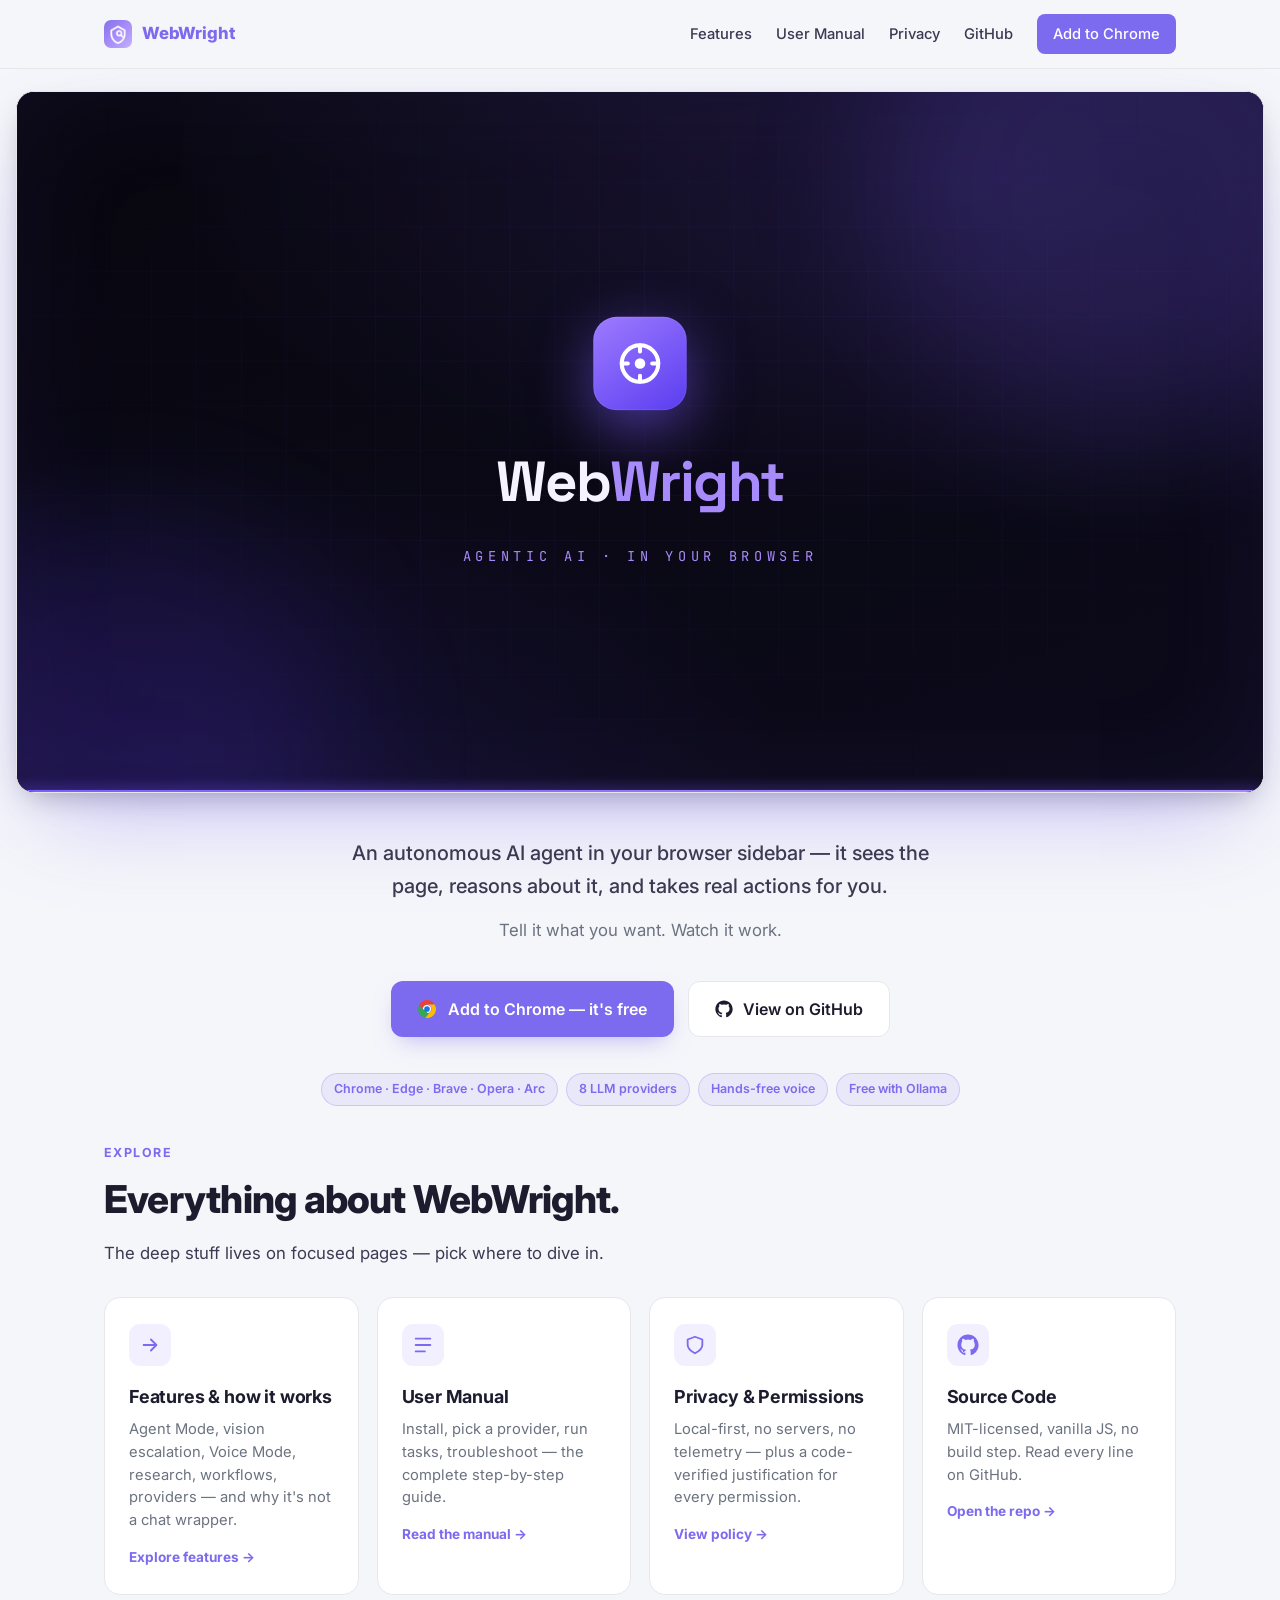
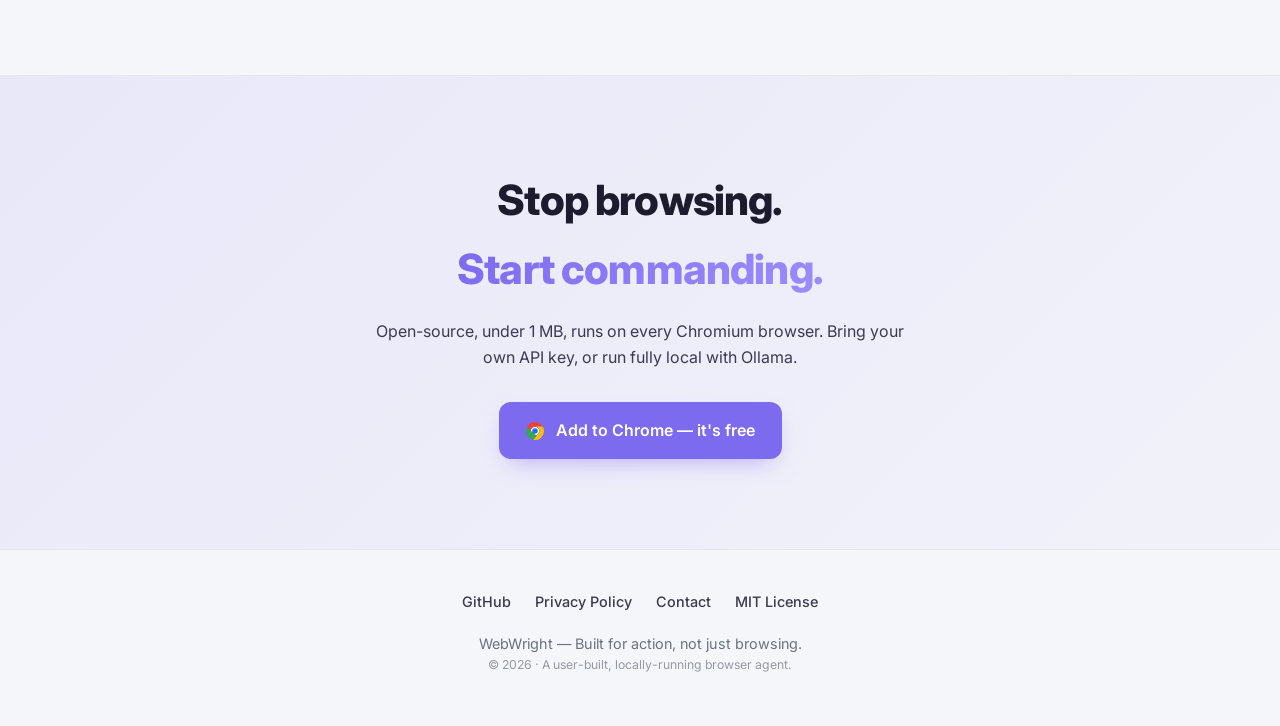
==== commit 55be8db4: "Changes" ====
--- a/index.html
+++ b/index.html
@@ -6,616 +6,116 @@
   <title>WebWright — Built for action, not just browsing</title>
   <meta name="description" content="An autonomous AI agent that lives in your browser sidebar. Sees web pages, reasons about them, and takes real actions to complete tasks for you. Not a chat wrapper.">
   <link rel="icon" type="image/png" href="icons/icon128.png">
-
-  <style>
-    :root {
-      --accent: #7c6aef;
-      --accent-2: #9d8cff;
-      --accent-bg: rgba(124,106,239,0.10);
-      --bg: #f5f6fa;
-      --bg-2: #eef0f6;
-      --card: #ffffff;
-      --text: #1c1c2e;
-      --text-2: #3a3a52;
-      --muted: #6b7280;
-      --border: #e5e7eb;
-      --border-h: #d1d5db;
-      --hero-gradient: linear-gradient(135deg, #7c6aef 0%, #9d8cff 100%);
-    }
-    @media (prefers-color-scheme: dark) {
-      :root {
-        --bg: #0a0a12;
-        --bg-2: #11111d;
-        --card: #151522;
-        --text: #e8e9f0;
-        --text-2: #c2c4d4;
-        --muted: #9ca3af;
-        --border: #262638;
-        --border-h: #34344c;
-      }
-    }
-    * { margin: 0; padding: 0; box-sizing: border-box; }
-    html { scroll-behavior: smooth; }
-    body {
-      font-family: "Inter", "Segoe UI", system-ui, -apple-system, sans-serif;
-      background: var(--bg);
-      color: var(--text);
-      line-height: 1.65;
-      -webkit-font-smoothing: antialiased;
-      overflow-x: hidden;
-    }
-    a { color: var(--accent); text-decoration: none; }
-    a:hover { color: var(--accent-2); }
-    .wrap { max-width: 1120px; margin: 0 auto; padding: 0 24px; }
-
-    /* ── Top bar ── */
-    .topbar {
-      position: sticky; top: 0; z-index: 50;
-      background: color-mix(in srgb, var(--bg) 85%, transparent);
-      backdrop-filter: blur(14px);
-      border-bottom: 1px solid var(--border);
-    }
-    .topbar-inner {
-      display: flex; align-items: center; justify-content: space-between;
-      padding: 14px 24px; max-width: 1120px; margin: 0 auto;
-    }
-    .brand { display: flex; align-items: center; gap: 10px; font-weight: 800; font-size: 1.05em; letter-spacing: -0.01em; }
-    .brand img { width: 28px; height: 28px; border-radius: 7px; }
-    .topbar-links { display: flex; gap: 24px; align-items: center; }
-    .topbar-links a { color: var(--text-2); font-weight: 500; font-size: 0.92em; }
-    .topbar-links a:hover { color: var(--accent); }
-    .topbar-cta {
-      background: var(--accent); color: #fff !important;
-      padding: 8px 16px; border-radius: 8px;
-      font-weight: 600; font-size: 0.88em;
-      transition: background 0.15s;
-    }
-    .topbar-cta:hover { background: var(--accent-2); }
-
-    /* ── Hero ── */
-    .hero {
-      position: relative;
-      padding: 100px 0 80px;
-      text-align: center;
-      overflow: hidden;
-    }
-    .hero::before {
-      content: ""; position: absolute; inset: 0;
-      background:
-        radial-gradient(ellipse 800px 400px at 50% 0%, var(--accent-bg) 0%, transparent 70%),
-        radial-gradient(ellipse 600px 300px at 20% 30%, rgba(157,140,255,0.08) 0%, transparent 70%);
-      pointer-events: none;
-    }
-    .hero-content { position: relative; z-index: 1; }
-    .hero-logo {
-      width: 96px; height: 96px;
-      border-radius: 22px;
-      margin: 0 auto 28px;
-      box-shadow: 0 20px 60px -15px rgba(124,106,239,0.45), 0 8px 24px -8px rgba(0,0,0,0.15);
-    }
-    .hero h1 {
-      font-size: clamp(2.4em, 5.5vw, 4em);
-      font-weight: 800;
-      letter-spacing: -0.03em;
-      margin-bottom: 16px;
-      line-height: 1.1;
-    }
-    .hero h1 .gradient {
-      background: var(--hero-gradient);
-      -webkit-background-clip: text;
-      background-clip: text;
-      -webkit-text-fill-color: transparent;
-    }
-    .hero-tagline {
-      font-size: clamp(1.05em, 1.8vw, 1.25em);
-      color: var(--text-2);
-      max-width: 620px; margin: 0 auto 14px;
-      font-weight: 500;
-    }
-    .hero-sub {
-      font-size: clamp(0.95em, 1.4vw, 1.05em);
-      color: var(--muted);
-      max-width: 580px; margin: 0 auto 36px;
-    }
-    .hero-cta { display: inline-flex; gap: 14px; flex-wrap: wrap; justify-content: center; }
-    .btn {
-      display: inline-flex; align-items: center; gap: 10px;
-      padding: 14px 26px; border-radius: 12px;
-      font-weight: 600; font-size: 1em;
-      transition: transform 0.15s, box-shadow 0.15s, background 0.15s;
-      border: 1px solid transparent;
-      cursor: pointer;
-    }
-    .btn-primary {
-      background: var(--accent); color: #fff !important;
-      box-shadow: 0 10px 24px -10px rgba(124,106,239,0.55);
-    }
-    .btn-primary:hover { background: var(--accent-2); transform: translateY(-2px); box-shadow: 0 14px 30px -10px rgba(124,106,239,0.7); }
-    .btn-ghost {
-      background: var(--card); color: var(--text) !important;
-      border: 1px solid var(--border);
-    }
-    .btn-ghost:hover { border-color: var(--accent); color: var(--accent) !important; }
-    .btn svg { width: 18px; height: 18px; }
-
-    .hero-badges {
-      display: flex; gap: 8px; justify-content: center; flex-wrap: wrap;
-      margin-top: 36px;
-    }
-    .hero-badge {
-      font-size: 0.78em; padding: 5px 12px; border-radius: 999px;
-      background: var(--accent-bg); color: var(--accent);
-      border: 1px solid color-mix(in srgb, var(--accent) 25%, transparent);
-      font-weight: 600;
-    }
-
-    /* ── Manifesto block ── */
-    .manifesto {
-      padding: 60px 0;
-      border-top: 1px solid var(--border);
-      border-bottom: 1px solid var(--border);
-      background: var(--bg-2);
-    }
-    .manifesto-quote {
-      max-width: 780px; margin: 0 auto;
-      font-size: clamp(1.15em, 2vw, 1.55em);
-      line-height: 1.55; font-weight: 500;
-      text-align: center; color: var(--text);
-    }
-    .manifesto-quote strong { color: var(--accent); font-weight: 700; }
-    .manifesto-sub {
-      text-align: center; color: var(--muted);
-      max-width: 720px; margin: 20px auto 0;
-      font-size: 1em;
-    }
-
-    /* ── Section base ── */
-    section { padding: 80px 0; }
-    .section-eyebrow {
-      display: inline-block;
-      font-size: 0.78em; font-weight: 700;
-      letter-spacing: 0.12em; text-transform: uppercase;
-      color: var(--accent);
-      margin-bottom: 12px;
-    }
-    .section-title {
-      font-size: clamp(1.6em, 3.2vw, 2.4em);
-      font-weight: 800;
-      letter-spacing: -0.02em;
-      line-height: 1.2;
-      margin-bottom: 18px;
-    }
-    .section-lead {
-      font-size: 1.05em; color: var(--text-2);
-      max-width: 620px;
-    }
-
-    /* ── Feature row (alternating image + text) ── */
-    .feature-row {
-      display: grid;
-      grid-template-columns: 1fr 1fr;
-      gap: 60px;
-      align-items: center;
-    }
-    .feature-row.reverse { direction: rtl; }
-    .feature-row.reverse > * { direction: ltr; }
-    .feature-image {
-      border-radius: 16px;
-      overflow: hidden;
-      border: 1px solid var(--border);
-      box-shadow: 0 30px 60px -25px rgba(0,0,0,0.20), 0 12px 24px -12px rgba(0,0,0,0.10);
-      background: var(--card);
-    }
-    .feature-image img { display: block; width: 100%; height: auto; }
-    .feature-list { margin-top: 22px; list-style: none; padding: 0; }
-    .feature-list li {
-      position: relative; padding-left: 26px;
-      margin-bottom: 10px; font-size: 0.98em; color: var(--text-2);
-    }
-    .feature-list li::before {
-      content: ""; position: absolute; left: 0; top: 10px;
-      width: 14px; height: 14px; border-radius: 50%;
-      background: var(--accent-bg);
-      border: 2px solid var(--accent);
-    }
-    @media (max-width: 880px) {
-      .feature-row, .feature-row.reverse {
-        grid-template-columns: 1fr;
-        direction: ltr;
-        gap: 36px;
-      }
-      .feature-row.reverse .feature-image { order: 2; }
-    }
-
-    /* ── Comparison table ── */
-    .compare-table-wrap {
-      margin-top: 36px;
-      border-radius: 16px;
-      overflow: hidden;
-      border: 1px solid var(--border);
-      box-shadow: 0 20px 50px -25px rgba(0,0,0,0.18), 0 8px 16px -8px rgba(0,0,0,0.08);
-      background: var(--card);
-    }
-    .compare-table { width: 100%; border-collapse: collapse; }
-    .compare-table th, .compare-table td {
-      padding: 16px 22px;
-      text-align: left;
-      border-bottom: 1px solid var(--border);
-      font-size: 0.96em;
-      vertical-align: middle;
-    }
-    .compare-table thead th { font-weight: 700; background: var(--bg-2); }
-    .compare-table thead th.col-ww {
-      color: var(--accent);
-      position: relative;
-    }
-    .compare-table thead th.col-ww::after {
-      content: ""; position: absolute; left: 0; right: 0; bottom: -1px; height: 2px;
-      background: var(--accent);
-    }
-    .compare-table tbody tr:last-child td { border-bottom: none; }
-    .compare-table td.cell-feature { width: 46%; color: var(--text-2); font-weight: 500; }
-    .compare-table td.cell-typical { color: var(--muted); }
-    .compare-table td.cell-ww { color: var(--accent); font-weight: 600; }
-    .compare-table .mark {
-      display: inline-block;
-      width: 22px; height: 22px;
-      line-height: 22px; text-align: center;
-      border-radius: 50%;
-      font-weight: 700; font-size: 0.85em;
-      margin-right: 8px;
-      vertical-align: -2px;
-    }
-    .compare-table .mark-yes { background: var(--accent); color: #fff; }
-    .compare-table .mark-no { background: rgba(217,119,119,0.18); color: #d97777; }
-    .compare-table tr.row-emph td { font-weight: 700; }
-    .compare-table tr.row-emph td.cell-feature { color: var(--text); }
-    .compare-table tr.row-emph td.cell-ww { background: var(--accent-bg); }
-    @media (max-width: 720px) {
-      .compare-table th, .compare-table td { padding: 12px 14px; font-size: 0.85em; }
-      .compare-table .mark { width: 18px; height: 18px; line-height: 18px; font-size: 0.75em; }
-    }
-
-    /* ── Vision tiers grid ── */
-    .tiers {
-      display: grid;
-      grid-template-columns: repeat(4, 1fr);
-      gap: 16px;
-      margin-top: 32px;
-    }
-    .tier-card {
-      background: var(--card);
-      border: 1px solid var(--border);
-      border-radius: 14px;
-      padding: 22px 20px;
-      transition: border-color 0.15s, transform 0.15s;
-    }
-    .tier-card:hover { border-color: var(--accent); transform: translateY(-3px); }
-    .tier-num {
-      display: inline-block;
-      width: 32px; height: 32px;
-      background: var(--accent); color: #fff;
-      border-radius: 8px;
-      text-align: center; line-height: 32px;
-      font-weight: 800; font-size: 0.95em;
-      margin-bottom: 14px;
-    }
-    .tier-title { font-weight: 700; margin-bottom: 6px; font-size: 1.02em; }
-    .tier-desc { font-size: 0.86em; color: var(--muted); line-height: 1.5; }
-    @media (max-width: 820px) { .tiers { grid-template-columns: repeat(2, 1fr); } }
-    @media (max-width: 480px) { .tiers { grid-template-columns: 1fr; } }
-
-    /* ── Providers ── */
-    .providers-wrap {
-      display: flex; flex-wrap: wrap; gap: 10px;
-      margin-top: 28px;
-    }
-    .provider-pill {
-      padding: 10px 18px;
-      background: var(--card);
-      border: 1px solid var(--border);
-      border-radius: 999px;
-      font-weight: 600; font-size: 0.92em;
-      color: var(--text-2);
-      transition: border-color 0.15s, color 0.15s;
-    }
-    .provider-pill:hover { border-color: var(--accent); color: var(--accent); }
-    .provider-pill .free {
-      display: inline-block;
-      margin-left: 8px; padding: 2px 8px;
-      background: var(--accent-bg); color: var(--accent);
-      border-radius: 999px; font-size: 0.72em; font-weight: 700;
-    }
-
-    /* ── Privacy callout ── */
-    .privacy-section {
-      background: var(--bg-2);
-      border-top: 1px solid var(--border);
-      border-bottom: 1px solid var(--border);
-    }
-    .privacy-card {
-      background: var(--card);
-      border: 1px solid var(--border);
-      border-radius: 18px;
-      padding: 40px;
-      margin-top: 32px;
-    }
-    .privacy-pillars {
-      display: grid;
-      grid-template-columns: repeat(3, 1fr);
-      gap: 28px;
-      margin-top: 28px;
-    }
-    .pillar-title {
-      font-weight: 700; margin-bottom: 6px; color: var(--accent);
-      font-size: 0.95em;
-    }
-    .pillar-desc { font-size: 0.92em; color: var(--text-2); line-height: 1.6; }
-    @media (max-width: 720px) { .privacy-pillars { grid-template-columns: 1fr; } .privacy-card { padding: 28px 22px; } }
-
-    /* ── User Manual ── */
-    .manual-wrap { margin-top: 32px; }
-    .manual-toc {
-      background: var(--card);
-      border: 1px solid var(--border);
-      border-radius: 12px;
-      padding: 20px 24px;
-      margin-bottom: 24px;
-    }
-    .manual-toc h3 {
-      font-size: 0.78em; font-weight: 700;
-      letter-spacing: 0.12em; text-transform: uppercase;
-      color: var(--muted); margin-bottom: 12px;
-    }
-    .manual-toc ol { margin: 0; padding-left: 22px; columns: 2; column-gap: 28px; }
-    .manual-toc li { margin-bottom: 4px; font-size: 0.92em; color: var(--text-2); break-inside: avoid; }
-    .manual-toc a { color: var(--text-2); }
-    .manual-toc a:hover { color: var(--accent); }
-    @media (max-width: 640px) { .manual-toc ol { columns: 1; } }
-
-    .manual-section {
-      background: var(--card);
-      border: 1px solid var(--border);
-      border-radius: 14px;
-      padding: 28px 32px;
-      margin-bottom: 14px;
-      scroll-margin-top: 80px;
-    }
-    .manual-section h3 {
-      font-size: 1.22em; font-weight: 800;
-      margin-bottom: 10px; letter-spacing: -0.01em;
-      color: var(--text); display: flex; align-items: center; gap: 12px;
-    }
-    .manual-section h3 .num {
-      display: inline-block; width: 28px; height: 28px;
-      background: var(--accent); color: #fff;
-      border-radius: 8px; text-align: center; line-height: 28px;
-      font-weight: 800; font-size: 0.78em; flex-shrink: 0;
-    }
-    .manual-section h4 {
-      font-size: 0.98em; font-weight: 700;
-      margin-top: 18px; margin-bottom: 6px;
-      color: var(--text-2);
-    }
-    .manual-section p, .manual-section li {
-      font-size: 0.94em; color: var(--text-2); line-height: 1.7;
-    }
-    .manual-section p { margin-bottom: 10px; }
-    .manual-section ul, .manual-section ol {
-      margin: 6px 0 12px 22px;
-    }
-    .manual-section ul li, .manual-section ol li { margin-bottom: 5px; }
-    .manual-section code {
-      background: var(--bg-2);
-      border: 1px solid var(--border);
-      border-radius: 4px;
-      padding: 1px 6px;
-      font-family: 'SF Mono', Consolas, Monaco, monospace;
-      font-size: 0.85em; color: var(--accent);
-    }
-    .manual-section kbd {
-      background: var(--bg-2);
-      border: 1px solid var(--border);
-      border-bottom-width: 2px;
-      border-radius: 4px;
-      padding: 1px 7px;
-      font-family: 'SF Mono', Consolas, Monaco, monospace;
-      font-size: 0.82em;
-      color: var(--text);
-      box-shadow: 0 1px 0 var(--border);
-    }
-    .manual-section .example {
-      background: var(--bg-2);
-      border-left: 3px solid var(--accent);
-      padding: 10px 14px;
-      margin: 10px 0;
-      border-radius: 0 8px 8px 0;
-      font-style: italic;
-      font-size: 0.93em;
-    }
-    .manual-section .callout-tip,
-    .manual-section .callout-warn {
-      border-radius: 10px;
-      padding: 12px 16px;
-      margin: 12px 0;
-      font-size: 0.92em;
-    }
-    .manual-section .callout-tip {
-      background: var(--accent-bg);
-      border: 1px solid color-mix(in srgb, var(--accent) 25%, transparent);
-    }
-    .manual-section .callout-tip strong { color: var(--accent); }
-    .manual-section .callout-warn {
-      background: rgba(217,119,119,0.08);
-      border: 1px solid rgba(217,119,119,0.25);
-    }
-    .manual-section .callout-warn strong { color: #c95a5a; }
-    @media (max-width: 640px) {
-      .manual-section { padding: 22px 20px; }
-    }
-
-    /* ── Final CTA ── */
-    .final-cta {
-      text-align: center;
-      padding: 90px 0;
-      background: linear-gradient(135deg, rgba(124,106,239,0.10) 0%, rgba(157,140,255,0.04) 100%);
-      border-top: 1px solid var(--border);
-    }
-    .final-cta h2 {
-      font-size: clamp(1.8em, 4vw, 2.6em);
-      font-weight: 800;
-      letter-spacing: -0.02em;
-      margin-bottom: 14px;
-    }
-    .final-cta p { color: var(--text-2); max-width: 560px; margin: 0 auto 32px; }
-
-    /* ── Footer ── */
-    footer {
-      padding: 40px 0 50px;
-      border-top: 1px solid var(--border);
-      text-align: center;
-      color: var(--muted);
-      font-size: 0.9em;
-    }
-    footer .footer-links { display: flex; gap: 24px; justify-content: center; flex-wrap: wrap; margin-bottom: 18px; }
-    footer .footer-links a { color: var(--text-2); font-weight: 500; }
-    footer .footer-links a:hover { color: var(--accent); }
-    .footer-tag { font-size: 0.85em; opacity: 0.7; }
-
-    /* ─────────────────────────────────────────────
-       Mobile / tablet responsive layer
-       ───────────────────────────────────────────── */
-
-    /* Tablet portrait + small laptops: tighten section padding, stack hero CTAs */
-    @media (max-width: 880px) {
-      .wrap { padding: 0 20px; }
-      section { padding: 64px 0; }
-      .hero { padding: 80px 0 60px; }
-      .manifesto { padding: 48px 0; }
-      .final-cta { padding: 72px 0; }
-    }
-
-    /* Phone landscape / small tablet portrait */
-    @media (max-width: 760px) {
-      .wrap { padding: 0 18px; }
-      section { padding: 52px 0; }
-
-      /* Hero */
-      .hero { padding: 56px 0 48px; }
-      .hero-logo { width: 76px; height: 76px; margin-bottom: 22px; border-radius: 18px; }
-      .hero-tagline { font-size: 1em; }
-      .hero-sub { font-size: 0.95em; margin-bottom: 28px; }
-      .hero-cta { width: 100%; flex-direction: column; gap: 10px; }
-      .hero-cta .btn { width: 100%; justify-content: center; padding: 13px 22px; }
-      .hero-badges { gap: 6px; margin-top: 28px; }
-      .hero-badge { font-size: 0.74em; padding: 4px 10px; }
-
-      /* Topbar: hide text nav links — keep brand + "Add to Chrome" CTA only */
-      .topbar-inner { padding: 12px 16px; }
-      .topbar-links a:not(.topbar-cta) { display: none; }
-      .topbar-links { gap: 12px; }
-      .brand { font-size: 0.98em; }
-
-      /* Manifesto + final CTA */
-      .manifesto { padding: 40px 0; }
-      .manifesto-quote { font-size: 1.05em; }
-      .manifesto-sub { font-size: 0.92em; margin-top: 14px; }
-      .final-cta { padding: 56px 0; }
-      .final-cta h2 { font-size: 1.7em; }
-      .final-cta p { font-size: 0.95em; }
-
-      /* Section headings */
-      .section-title { font-size: 1.6em; }
-      .section-lead { font-size: 0.98em; }
-      .section-eyebrow { font-size: 0.72em; letter-spacing: 0.1em; }
-
-      /* Feature rows already stack at 880; tighten gap on small screens */
-      .feature-row, .feature-row.reverse { gap: 28px; }
-
-      /* Comparison table */
-      .compare-table-wrap { overflow-x: auto; -webkit-overflow-scrolling: touch; }
-      .compare-table th, .compare-table td { padding: 10px 12px; font-size: 0.82em; }
-      .compare-table td.cell-feature { width: auto; min-width: 140px; }
-      .compare-table .mark { width: 18px; height: 18px; line-height: 18px; font-size: 0.7em; margin-right: 6px; }
-
-      /* Provider pills */
-      .provider-pill { font-size: 0.85em; padding: 8px 14px; }
-      .provider-pill .free { font-size: 0.68em; padding: 2px 6px; }
-
-      /* Privacy card */
-      .privacy-card { padding: 24px 18px; }
-
-      /* User manual */
-      .manual-toc { padding: 16px 18px; }
-      .manual-section { padding: 22px 18px; }
-      .manual-section h3 { font-size: 1.1em; gap: 10px; }
-      .manual-section h3 .num { width: 24px; height: 24px; line-height: 24px; font-size: 0.72em; }
-      .manual-section .example { padding: 8px 12px; font-size: 0.88em; }
-      .manual-section .callout-tip,
-      .manual-section .callout-warn { padding: 10px 14px; font-size: 0.88em; }
-
-      /* Footer */
-      footer { padding: 28px 0 36px; font-size: 0.85em; }
-      footer .footer-links { gap: 16px; }
-    }
-
-    /* Small phones */
-    @media (max-width: 480px) {
-      .wrap { padding: 0 14px; }
-      section { padding: 44px 0; }
-
-      .hero { padding: 44px 0 36px; }
-      .hero-logo { width: 64px; height: 64px; margin-bottom: 18px; border-radius: 16px; }
-      .hero h1 { letter-spacing: -0.02em; }
-      .hero-tagline { font-size: 0.95em; max-width: 90%; }
-      .hero-sub { font-size: 0.9em; max-width: 90%; }
-      .hero-badges { margin-top: 22px; }
-
-      .topbar-inner { padding: 10px 14px; }
-      .topbar-cta { padding: 7px 12px; font-size: 0.82em; }
-      .brand { gap: 8px; font-size: 0.95em; }
-      .brand img { width: 24px; height: 24px; border-radius: 6px; }
-
-      .section-title { font-size: 1.4em; }
-      .section-lead { font-size: 0.95em; }
-
-      .compare-table th, .compare-table td { padding: 8px 10px; font-size: 0.78em; }
-
-      .privacy-card { padding: 20px 16px; }
-      .manual-section { padding: 20px 14px; }
-      .manual-section h3 { font-size: 1.05em; }
-      .manual-section p, .manual-section li { font-size: 0.9em; }
-
-      .final-cta { padding: 48px 0; }
-      .final-cta h2 { font-size: 1.5em; }
-    }
-  </style>
+  <link rel="preconnect" href="https://fonts.googleapis.com">
+  <link rel="preconnect" href="https://fonts.gstatic.com" crossorigin>
+  <link href="https://fonts.googleapis.com/css2?family=Space+Grotesk:wght@400;500;600;700&family=Inter:wght@400;500;600&family=JetBrains+Mono:wght@400;500;700&display=swap" rel="stylesheet">
+
+  <link rel="stylesheet" href="site.css">
 </head>
 <body>
 
   <!-- ───────────────────── Top bar ───────────────────── -->
   <div class="topbar">
     <div class="topbar-inner">
-      <a class="brand" href="#top">
+      <a class="brand" href="index.html">
         <img src="icons/icon128.png" alt="WebWright">
         WebWright
       </a>
       <div class="topbar-links">
-        <a href="#features">Features</a>
-        <a href="#providers">Providers</a>
-        <a href="#manual">User Manual</a>
-        <a href="#privacy">Privacy</a>
+        <a href="features.html">Features</a>
+        <a href="manual.html">User Manual</a>
+        <a href="privacy-policy.html">Privacy</a>
+        <a href="https://github.com/profoncode-debug/WebWright" target="_blank">GitHub</a>
         <a href="https://chromewebstore.google.com/detail/webwright-built-for-actio/nlcbeaapcgechkhncblkbebdlchaoknf" target="_blank" class="topbar-cta">Add to Chrome</a>
       </div>
     </div>
   </div>
 
-  <!-- ───────────────────── Hero ───────────────────── -->
-  <header id="top" class="hero">
+  <!-- ───────────────────── Looping promo animation (top) ───────────────────── -->
+  <section class="promo-hero">
+    <div class="promo-stage">
+      <div id="stage" aria-label="WebWright animated promo">
+        <div class="blob a"></div>
+        <div class="blob b"></div>
+
+        <section class="scene" id="s1">
+          <div class="badge rise d1">
+            <svg viewBox="0 0 24 24" fill="none"><circle cx="12" cy="12" r="9" stroke="#fff" stroke-width="2"/><circle cx="12" cy="12" r="2.6" fill="#fff"/><path d="M12 3v3M12 18v3M3 12h3M18 12h3" stroke="#fff" stroke-width="2" stroke-linecap="round"/></svg>
+          </div>
+          <div class="wordmark rise d2">Web<b>Wright</b></div>
+          <div class="eyebrow rise d3">Agentic AI · in your browser</div>
+        </section>
+
+        <section class="scene" id="s2">
+          <div class="kicker rise d1">This is <s>not a chat wrapper</s></div>
+          <h1 class="thesis rise d2">Built for <span class="glow">action</span>,<br>not just browsing.</h1>
+          <p class="sub rise d3">It sees the page, reasons about it, and takes real actions for you — clicks, types, navigates, fills forms, researches.</p>
+        </section>
+
+        <section class="scene" id="s3">
+          <div class="loopwrap">
+            <div class="looptag rise d1">
+              <span id="lp1">Perceive</span><i>→</i><span id="lp2">Reason</span><i>→</i><span id="lp3">Act</span>
+            </div>
+            <div class="console rise d2">
+              <div class="console-top">
+                <span class="dot3"><i></i><i></i><i></i></span>
+                <span class="ctitle">WebWright · Agent</span>
+                <span class="cstatus" id="cstatus">Agent completed</span>
+              </div>
+              <div class="cmdline">
+                <span class="prompt">▸</span><span class="typed" id="typed"></span><span class="caret" id="caret"></span>
+              </div>
+              <div class="log" id="log">
+                <div class="logrow"><span class="mark"></span><span class="txt">Opening youtube.com</span></div>
+                <div class="logrow"><span class="mark"></span><span class="txt">Searching "lofi hip hop radio"</span></div>
+                <div class="logrow"><span class="mark"></span><span class="txt">Clicking the live stream</span></div>
+                <div class="logrow"><span class="mark"></span><span class="txt">Pressing play</span></div>
+                <div class="result" id="result"><span class="spark">✦</span>&nbsp;Done — your lofi stream is now playing.</div>
+              </div>
+            </div>
+          </div>
+        </section>
+
+        <section class="scene" id="s4">
+          <h2 class="sec-title rise d1">A real agent loop. Not autocomplete.</h2>
+          <div class="grid">
+            <div class="card"><div class="ico"><svg viewBox="0 0 24 24" fill="none"><path d="M5 12h14M13 6l6 6-6 6" stroke="currentColor" stroke-width="2" stroke-linecap="round" stroke-linejoin="round"/></svg></div><h4>Agent Mode</h4><p>Give a goal in plain English — it executes multi-step tasks autonomously.</p></div>
+            <div class="card"><div class="ico"><svg viewBox="0 0 24 24" fill="none"><path d="M2 12s3.5-7 10-7 10 7 10 7-3.5 7-10 7S2 12 2 12Z" stroke="currentColor" stroke-width="2"/><circle cx="12" cy="12" r="3" stroke="currentColor" stroke-width="2"/></svg></div><h4>Vision Escalation</h4><p>When the DOM isn't enough, it switches to seeing the page — 4 tiers deep.</p></div>
+            <div class="card"><div class="ico"><svg viewBox="0 0 24 24" fill="none"><circle cx="11" cy="11" r="7" stroke="currentColor" stroke-width="2"/><path d="m20 20-3.5-3.5" stroke="currentColor" stroke-width="2" stroke-linecap="round"/></svg></div><h4>Deep Research</h4><p>Reads 10+ sources and writes you a synthesized, multi-column report.</p></div>
+            <div class="card"><div class="ico"><svg viewBox="0 0 24 24" fill="none"><circle cx="12" cy="12" r="9" stroke="currentColor" stroke-width="2"/><path d="M12 7v5l3 2" stroke="currentColor" stroke-width="2" stroke-linecap="round"/></svg></div><h4>Record & Replay</h4><p>Capture any workflow once, then replay it with a single click.</p></div>
+            <div class="card"><div class="ico"><svg viewBox="0 0 24 24" fill="none"><path d="M12 3 4 6v6c0 5 8 9 8 9s8-4 8-9V6l-8-3Z" stroke="currentColor" stroke-width="2" stroke-linejoin="round"/></svg></div><h4>Voice Mode</h4><p>Talk to your browser hands-free — it transcribes, acts, and speaks back.</p></div>
+            <div class="card"><div class="ico"><svg viewBox="0 0 24 24" fill="none"><rect x="3" y="4" width="18" height="14" rx="2" stroke="currentColor" stroke-width="2"/><path d="M8 20h8M12 18v2" stroke="currentColor" stroke-width="2" stroke-linecap="round"/></svg></div><h4>8 LLM Providers</h4><p>Claude, GPT, Gemini, Grok, DeepSeek, Ollama — or fully self-hosted.</p></div>
+          </div>
+        </section>
+
+        <section class="scene" id="s5">
+          <div class="prov-title rise d1">Bring your own model</div>
+          <div class="pills rise d2">
+            <span class="pill">Claude</span><span class="pill">GPT</span><span class="pill">Gemini</span>
+            <span class="pill">Grok</span><span class="pill">DeepSeek</span><span class="pill">Ollama</span>
+          </div>
+          <div class="compat rise d3">Works on <b>Chrome · Edge · Brave · Opera · Vivaldi · Arc</b></div>
+          <div class="privacy rise d4">No servers · No telemetry · Just a browser extension</div>
+        </section>
+
+        <section class="scene" id="s6">
+          <h1 class="cta-line rise d1">Stop browsing.<br><span class="b">Start commanding.</span></h1>
+          <div class="cta-foot rise d3">
+            <span class="badge-sm"><svg viewBox="0 0 24 24" fill="none"><circle cx="12" cy="12" r="9" stroke="#fff" stroke-width="2"/><circle cx="12" cy="12" r="2.6" fill="#fff"/></svg></span>
+            <b>WebWright</b><span>·&nbsp; github.com/profoncode-debug/WebWright</span>
+          </div>
+        </section>
+
+        <div id="bar"></div>
+      </div>
+    </div>
+  </section>
+
+  <!-- ───────────────────── Slim hero / install ───────────────────── -->
+  <header id="top" class="hero slim">
     <div class="wrap hero-content">
-      <img src="icons/icon128.png" alt="WebWright" class="hero-logo">
-      <h1>Built for <span class="gradient">action</span>,<br>not just browsing.</h1>
-      <p class="hero-tagline">An autonomous AI agent that lives in your browser sidebar — sees web pages, reasons about them, and takes real actions to complete tasks for you.</p>
+      <p class="hero-tagline">An autonomous AI agent in your browser sidebar — it sees the page, reasons about it, and takes real actions for you.</p>
       <p class="hero-sub">Tell it what you want. Watch it work.</p>
       <div class="hero-cta">
         <a class="btn btn-primary" href="https://chromewebstore.google.com/detail/webwright-built-for-actio/nlcbeaapcgechkhncblkbebdlchaoknf" target="_blank">
@@ -642,620 +142,37 @@
     </div>
   </header>
 
-  <!-- ───────────────────── Manifesto ───────────────────── -->
-  <section class="manifesto">
+  <!-- ───────────────────── Documentation hub ───────────────────── -->
+  <section class="hub">
     <div class="wrap">
-      <p class="manifesto-quote">
-        Most AI tools talk. <strong>WebWright works.</strong> Every popular AI sidebar is fundamentally a chatbot — it reads what you paste, answers questions about what you describe, and then stops. It can't reach the real browser tab where you're trying to get things done.
-      </p>
-      <p class="manifesto-sub">
-        WebWright is different. It perceives the page, reasons about it with an LLM, and takes real actions — clicks, types, navigates, fills forms, conducts research, even hands-free by voice. It is not a chat wrapper. It is a real agentic AI.
-      </p>
-    </div>
-  </section>
-
-  <!-- ───────────────────── Comparison Table ───────────────────── -->
-  <section id="compare">
-    <div class="wrap">
-      <span class="section-eyebrow">Why WebWright</span>
-      <h2 class="section-title">Not just another LLM wrapper.</h2>
-      <p class="section-lead">Most "AI sidebars" are ChatGPT inside a panel. They read pages, answer questions, and stop. WebWright crosses the line into action — and stays open-source, server-free, and yours.</p>
-
-      <div class="compare-table-wrap">
-        <table class="compare-table">
-          <thead>
-            <tr>
-              <th></th>
-              <th class="col-typical">Typical AI Sidebar</th>
-              <th class="col-ww">WebWright</th>
-            </tr>
-          </thead>
-          <tbody>
-            <tr>
-              <td class="cell-feature">Reads page content</td>
-              <td class="cell-typical"><span class="mark mark-yes">✓</span>Yes</td>
-              <td class="cell-ww"><span class="mark mark-yes">✓</span>Yes</td>
-            </tr>
-            <tr>
-              <td class="cell-feature">Chats about the page</td>
-              <td class="cell-typical"><span class="mark mark-yes">✓</span>Yes</td>
-              <td class="cell-ww"><span class="mark mark-yes">✓</span>Yes</td>
-            </tr>
-            <tr class="row-emph">
-              <td class="cell-feature">Takes real actions on your behalf</td>
-              <td class="cell-typical"><span class="mark mark-no">✗</span>No</td>
-              <td class="cell-ww"><span class="mark mark-yes">✓</span>Yes — clicks, types, navigates, fills</td>
-            </tr>
-            <tr>
-              <td class="cell-feature">Hands-free voice control</td>
-              <td class="cell-typical"><span class="mark mark-no">✗</span>Rare / read-only</td>
-              <td class="cell-ww"><span class="mark mark-yes">✓</span>Speak goals, hear replies, runs actions</td>
-            </tr>
-            <tr>
-              <td class="cell-feature">Open source — read every line of code</td>
-              <td class="cell-typical"><span class="mark mark-no">✗</span>Rarely</td>
-              <td class="cell-ww"><span class="mark mark-yes">✓</span>MIT-licensed on GitHub</td>
-            </tr>
-            <tr>
-              <td class="cell-feature">Free, with a fully on-device option</td>
-              <td class="cell-typical"><span class="mark mark-no">✗</span>Usually paid</td>
-              <td class="cell-ww"><span class="mark mark-yes">✓</span>Free; Ollama Local = $0</td>
-            </tr>
-            <tr>
-              <td class="cell-feature">Your data stays on your device</td>
-              <td class="cell-typical"><span class="mark mark-no">✗</span>Routed via dev server</td>
-              <td class="cell-ww"><span class="mark mark-yes">✓</span>No server exists</td>
-            </tr>
-            <tr>
-              <td class="cell-feature">Zero telemetry, analytics, tracking</td>
-              <td class="cell-typical"><span class="mark mark-no">✗</span>Typical</td>
-              <td class="cell-ww"><span class="mark mark-yes">✓</span>None — verifiable in source</td>
-            </tr>
-            <tr>
-              <td class="cell-feature">Provider freedom (bring your own key)</td>
-              <td class="cell-typical"><span class="mark mark-no">✗</span>Locked to one LLM</td>
-              <td class="cell-ww"><span class="mark mark-yes">✓</span>8 providers, any model</td>
-            </tr>
-          </tbody>
-        </table>
-      </div>
-    </div>
-  </section>
-
-  <!-- ───────────────────── Feature: Agent Mode ───────────────────── -->
-  <section id="features">
-    <div class="wrap feature-row">
-      <div>
-        <span class="section-eyebrow">Agent Mode</span>
-        <h2 class="section-title">Type a goal. Watch the agent finish it.</h2>
-        <p class="section-lead">Give the agent a goal in plain English. It navigates, clicks, types, fills forms, and reports back — across multiple pages and steps — while you watch every action in a live log.</p>
-        <ul class="feature-list">
-          <li>Multi-step flows: login, search, filter, checkout, booking, form fill</li>
-          <li>Auto-escalates from DOM to vision when a page deviates from expectation</li>
-          <li>Anti-loop detection: catches its own repetition and changes strategy</li>
-          <li>Pause or stop at any time — you stay in control</li>
-        </ul>
-      </div>
-      <div class="feature-image">
-        <img src="screenshots/webwright_poster%20(1).png" alt="WebWright agent completing a YouTube search task autonomously">
-      </div>
-    </div>
-  </section>
-
-  <!-- ───────────────────── Feature: Chat Mode ───────────────────── -->
-  <section style="background: var(--bg-2); border-top: 1px solid var(--border); border-bottom: 1px solid var(--border);">
-    <div class="wrap feature-row reverse">
-      <div>
-        <span class="section-eyebrow">Chat Mode</span>
-        <h2 class="section-title">Talk to any web page. Quick or Pro.</h2>
-        <p class="section-lead">Ask questions about the article, dashboard, or video page you're viewing. Multi-turn conversation with full page context. Two intelligence levels at one click.</p>
-        <ul class="feature-list">
-          <li><strong>⚡ Quick</strong> — Text only. Fastest, cheapest. Best for articles and plain pages.</li>
-          <li><strong>✨ Pro</strong> — Also attaches a live screenshot. The model literally <em>sees</em> the layout, charts, and visuals.</li>
-          <li>Works on dashboards, video pages, complex docs — anywhere text alone isn't enough</li>
-          <li>Your mode choice is remembered locally</li>
-        </ul>
-      </div>
-      <div class="feature-image">
-        <img src="screenshots/webbwright_chat.png" alt="WebWright Chat Mode explaining the Hilbert Hotel paradox while viewing a YouTube video">
-      </div>
-    </div>
-  </section>
-
-  <!-- ───────────────────── Feature: Voice Mode ───────────────────── -->
-  <section id="voice" style="background: linear-gradient(135deg, rgba(124,106,239,0.06) 0%, rgba(157,140,255,0.02) 100%); border-top: 1px solid var(--border); border-bottom: 1px solid var(--border);">
-    <div class="wrap" style="text-align: center;">
-      <span class="section-eyebrow">Voice Mode · New</span>
-      <h2 class="section-title">Talk to your browser. It talks back.</h2>
-      <p class="section-lead" style="margin: 0 auto;">Toggle the mic and go fully hands-free. WebWright transcribes your speech, figures out whether you're chatting or asking for an action, does it, and replies out loud in a warm, natural voice — then goes right back to listening.</p>
-      <div class="tiers" style="margin-top: 36px;">
-        <div class="tier-card">
-          <div class="tier-num" style="background:#7c6aef;">1</div>
-          <div class="tier-title">Listening</div>
-          <div class="tier-desc">Mic is live, capturing what you say.</div>
-        </div>
-        <div class="tier-card">
-          <div class="tier-num" style="background:#e0a106;">2</div>
-          <div class="tier-title">Thinking</div>
-          <div class="tier-desc">Understanding your intent and forming a reply. Mic paused.</div>
-        </div>
-        <div class="tier-card">
-          <div class="tier-num" style="background:#3b82f6;">3</div>
-          <div class="tier-title">Working</div>
-          <div class="tier-desc">Running the agent task you asked for. Mic paused.</div>
-        </div>
-        <div class="tier-card">
-          <div class="tier-num" style="background:#34d399;">4</div>
-          <div class="tier-title">Speaking</div>
-          <div class="tier-desc">Reading the reply aloud, then back to listening.</div>
-        </div>
-      </div>
-      <ul class="feature-list" style="display:inline-block; text-align:left; margin: 30px auto 0; max-width: 720px;">
-        <li>Ask a question and hear the answer, or say <em>"open Gmail and start a new email"</em> and it runs the task</li>
-        <li>Text-to-speech is fully on-device; replies are cleaned for the ear — no URLs, markdown, or emojis read aloud</li>
-        <li>Remembers your recent voice turns, <strong>including the actions it performed</strong>, so you can ask "what did you just do?"</li>
-        <li>Default transcription uses the browser's speech engine; on <strong>Brave</strong> (or for higher accuracy) switch to <strong>Groq Whisper</strong> in Settings</li>
-      </ul>
-    </div>
-  </section>
-
-  <!-- ───────────────────── Feature: Research Mode ───────────────────── -->
-  <section>
-    <div class="wrap feature-row">
-      <div>
-        <span class="section-eyebrow">Research Mode</span>
-        <h2 class="section-title">Deep web research in 2–3 minutes.</h2>
-        <p class="section-lead">Enter a topic. WebWright opens Google, captures the AI Overview, visits the top 10 organic sources, summarizes each one, and synthesizes a final cross-source conclusion. A polished HTML report opens in a new tab.</p>
-        <ul class="feature-list">
-          <li>Per-source 60-second hard cap, 45-second LLM call timeout</li>
-          <li>Vision fallback for low-text or JS-heavy pages</li>
-          <li>Live per-source status: active · done · error · skipped</li>
-          <li>Instant abort plus a history of past reports you can re-open or delete</li>
-        </ul>
-      </div>
-      <div class="feature-image">
-        <img src="screenshots/webwright_poster_research.png" alt="WebWright Research Mode showing Google AI Overview and source summaries on AI agents in 2026">
-      </div>
-    </div>
-  </section>
-
-  <!-- ───────────────────── Feature: Workflows + Settings ───────────────────── -->
-  <section style="background: var(--bg-2); border-top: 1px solid var(--border); border-bottom: 1px solid var(--border);">
-    <div class="wrap feature-row reverse">
-      <div>
-        <span class="section-eyebrow">Workflows · Vault · Settings</span>
-        <h2 class="section-title">Record once, replay forever. Your keys, your choice.</h2>
-        <p class="section-lead">Repetitive tasks become one-click replays. Personal info you save locally fills forms on demand. Eight providers in Settings, every model field editable — switch any time.</p>
-        <ul class="feature-list">
-          <li>Record clicks, typing, and navigation across tabs — replay with pause/resume</li>
-          <li>Personal Info Vault used only when you ask the agent to fill a form</li>
-          <li>Pick the right model per role: Agent, Vision, Chat, Research</li>
-          <li>API keys stored locally in <code>chrome.storage.local</code> — never seen by us</li>
-        </ul>
-      </div>
-      <div class="feature-image">
-        <img src="screenshots/webwright_poster_config_workflows%20(2).png" alt="WebWright sidebar and settings panel showing eight LLM provider tabs and model fields">
-      </div>
-    </div>
-  </section>
-
-  <!-- ───────────────────── Vision tiers ───────────────────── -->
-  <section>
-    <div class="wrap">
-      <span class="section-eyebrow">Vision Escalation</span>
-      <h2 class="section-title">When DOM isn't enough, the agent climbs.</h2>
-      <p class="section-lead">Most agentic extensions stay at DOM analysis and fail when pages deviate from their assumptions. WebWright climbs a 4-tier ladder until it gets unstuck.</p>
-      <div class="tiers">
-        <div class="tier-card">
-          <div class="tier-num">1</div>
-          <div class="tier-title">DOM Analysis</div>
-          <div class="tier-desc">Default mode. Fast and token-efficient. Ranks interactive elements.</div>
-        </div>
-        <div class="tier-card">
-          <div class="tier-num">2</div>
-          <div class="tier-title">Vision · 80 marks</div>
-          <div class="tier-desc">Screenshot with Set-of-Marks overlay sent to a vision LLM.</div>
-        </div>
-        <div class="tier-card">
-          <div class="tier-num">3</div>
-          <div class="tier-title">Vision · 160 marks</div>
-          <div class="tier-desc">Denser overlay for harder pages with many small elements.</div>
-        </div>
-        <div class="tier-card">
-          <div class="tier-num">4</div>
-          <div class="tier-title">Raw Coordinates</div>
-          <div class="tier-desc">Last resort: synthetic click at X,Y via the Chrome DevTools Protocol.</div>
-        </div>
-      </div>
-    </div>
-  </section>
-
-  <!-- ───────────────────── Providers ───────────────────── -->
-  <section id="providers" style="background: var(--bg-2); border-top: 1px solid var(--border); border-bottom: 1px solid var(--border);">
-    <div class="wrap">
-      <span class="section-eyebrow">Providers</span>
-      <h2 class="section-title">Zero vendor lock-in. Bring your own key, or run fully local.</h2>
-      <p class="section-lead">Eight LLM providers supported out of the box. Every model field is editable so new releases work the day they ship. Use a frontier model where reliability matters; a cheap fast one where speed matters more.</p>
-      <div class="providers-wrap">
-        <span class="provider-pill">Ollama Cloud <span class="free">FREE TIER</span></span>
-        <span class="provider-pill">Ollama Local <span class="free">FREE</span></span>
-        <span class="provider-pill">OpenAI</span>
-        <span class="provider-pill">Anthropic Claude</span>
-        <span class="provider-pill">Google Gemini <span class="free">FREE TIER</span></span>
-        <span class="provider-pill">DeepSeek <span class="free">FREE TIER</span></span>
-        <span class="provider-pill">xAI Grok</span>
-        <span class="provider-pill">Custom endpoint</span>
-      </div>
-    </div>
-  </section>
-
-  <!-- ───────────────────── Privacy ───────────────────── -->
-  <section id="privacy" class="privacy-section">
-    <div class="wrap">
-      <span class="section-eyebrow">Privacy &amp; Security</span>
-      <h2 class="section-title">Local-first. Verifiable. Yours.</h2>
-      <p class="section-lead">There is no developer-controlled server. No telemetry. No analytics. No data sharing with any third party. The local-first architecture is structural, not policy — there is nothing on our side to collect data even if we wanted to.</p>
-      <div class="privacy-card">
-        <div class="privacy-pillars">
-          <div>
-            <div class="pillar-title">Stored locally</div>
-            <div class="pillar-desc">Settings, API keys, Personal Info, workflows, reports — all live in <code>chrome.storage.local</code>, sandboxed per-extension and encrypted at rest.</div>
-          </div>
-          <div>
-            <div class="pillar-title">Your provider, your key</div>
-            <div class="pillar-desc">Network requests go only to the LLM endpoint you configure. WebWright never holds a key on your behalf. Revoke any time on the provider's dashboard.</div>
-          </div>
-          <div>
-            <div class="pillar-title">No remote code</div>
-            <div class="pillar-desc">Every line of JavaScript is bundled in the published package. No dynamically-fetched modules. Verifiable by reading the source on GitHub.</div>
-          </div>
-          <div>
-            <div class="pillar-title">Ollama Local = zero egress</div>
-            <div class="pillar-desc">Run an LLM on your own machine and no data leaves your device — not to us, not to any cloud. Pure on-device AI.</div>
-          </div>
-          <div>
-            <div class="pillar-title">Limited Use compliant</div>
-            <div class="pillar-desc">Adheres to the Chrome Web Store User Data Policy. No advertising. No human reads your data without affirmative consent.</div>
-          </div>
-          <div>
-            <div class="pillar-title">User-initiated only</div>
-            <div class="pillar-desc">The agent does not run in the background or wake on a schedule. It acts only when you, the human, give it a goal.</div>
-          </div>
-        </div>
-        <p style="margin-top: 28px; font-size: 0.9em; color: var(--muted);">
-          <strong>Voice Mode note:</strong> text-to-speech runs on your device. Speech-to-text sends microphone audio to a transcription service only while Voice Mode is on — Google's speech backend (default Browser engine) or Groq (Groq Whisper engine). WebWright stores no audio.
-        </p>
-        <p style="margin-top: 16px; font-size: 0.95em; color: var(--text-2);">
-          Read the full policy: <a href="privacy-policy.html"><strong>Privacy Policy &amp; Permission Justifications →</strong></a>
-        </p>
-      </div>
-    </div>
-  </section>
-
-  <!-- ───────────────────── User Manual ───────────────────── -->
-  <section id="manual">
-    <div class="wrap">
-      <span class="section-eyebrow">User Manual</span>
-      <h2 class="section-title">Everything you need to know.</h2>
-      <p class="section-lead">A complete guide to getting WebWright running and getting good results out of it. Skim the table of contents, jump to what you need.</p>
-
-      <div class="manual-wrap">
-
-        <!-- Table of contents -->
-        <div class="manual-toc">
-          <h3>Contents</h3>
-          <ol>
-            <li><a href="#m-install">Install &amp; first run</a></li>
-            <li><a href="#m-providers">Choosing a provider &amp; model</a></li>
-            <li><a href="#m-agent">Using Agent Mode</a></li>
-            <li><a href="#m-chat">Using Chat Mode (Quick &amp; Pro)</a></li>
-            <li><a href="#m-voice">Using Voice Mode</a></li>
-            <li><a href="#m-research">Using Research Mode</a></li>
-            <li><a href="#m-workflows">Recording &amp; replaying Workflows</a></li>
-            <li><a href="#m-vault">The Personal Info Vault</a></li>
-            <li><a href="#m-vision">Vision Escalation explained</a></li>
-            <li><a href="#m-settings">Settings reference</a></li>
-            <li><a href="#m-prompting">Tips for best results</a></li>
-            <li><a href="#m-troubleshoot">Troubleshooting</a></li>
-            <li><a href="#m-shortcuts">Keyboard shortcuts</a></li>
-          </ol>
-        </div>
-
-        <!-- 1. Install -->
-        <div class="manual-section" id="m-install">
-          <h3><span class="num">1</span>Install &amp; first run</h3>
-          <p>WebWright runs on every Chromium-based browser — Chrome, Microsoft Edge, Brave, Opera, Vivaldi, and Arc.</p>
-          <h4>Install from the Chrome Web Store</h4>
-          <ol>
-            <li>Open the <a href="https://chromewebstore.google.com/detail/webwright-built-for-actio/nlcbeaapcgechkhncblkbebdlchaoknf" target="_blank">WebWright listing on the Chrome Web Store</a>.</li>
-            <li>Click <strong>Add to Chrome</strong> → <strong>Add extension</strong>.</li>
-            <li>Pin the WebWright icon to the toolbar (click the puzzle icon → pin).</li>
-            <li>Click the WebWright icon to open the side panel.</li>
-          </ol>
-          <h4>Install from source (Edge / Brave / Opera or for developers)</h4>
-          <ol>
-            <li>Clone the repo: <code>git clone https://github.com/profoncode-debug/WebWright</code></li>
-            <li>Open your browser's extensions page (<code>chrome://extensions/</code>, <code>edge://extensions/</code>, etc.).</li>
-            <li>Toggle <strong>Developer mode</strong>.</li>
-            <li>Click <strong>Load unpacked</strong> and select the cloned folder.</li>
-          </ol>
-          <div class="callout-tip"><strong>First-time setup:</strong> On first launch the side panel asks you to add an Ollama Cloud API key (free at <a href="https://ollama.com" target="_blank">ollama.com</a>) — or switch to any of the other 7 providers in Settings. Without a key you'll see a "Add API Key" banner instead of the suggestion chips.</div>
-        </div>
-
-        <!-- 2. Providers -->
-        <div class="manual-section" id="m-providers">
-          <h3><span class="num">2</span>Choosing a provider &amp; model</h3>
-          <p>Open <strong>Settings</strong> (gear icon, top-right of the sidebar). WebWright supports 8 LLM providers, each on its own tab:</p>
-          <ul>
-            <li><strong>Ollama Cloud</strong> — free tier available. Get a key at <a href="https://ollama.com" target="_blank">ollama.com</a>.</li>
-            <li><strong>Ollama Local</strong> — runs models on your own machine. Free forever. Zero data leaves your device.</li>
-            <li><strong>OpenAI</strong> — GPT-4o and newer. Bring your own API key.</li>
-            <li><strong>Anthropic / Claude</strong> — Claude Sonnet 4 and newer.</li>
-            <li><strong>Google Gemini</strong> — Gemini 2.0 Flash, free tier available.</li>
-            <li><strong>DeepSeek</strong> — DeepSeek-Chat, free tier.</li>
-            <li><strong>xAI / Grok</strong></li>
-            <li><strong>Custom endpoint</strong> — any OpenAI-compatible or Ollama-compatible URL.</li>
-          </ul>
-          <h4>Model slots</h4>
-          <p>You can configure four separate models per provider so the right model handles each job:</p>
-          <ul>
-            <li><strong>Agent Model</strong> — picks actions in Agent Mode. Use a strong reasoning model.</li>
-            <li><strong>Vision Model</strong> — interprets annotated screenshots during vision escalation. Must be vision-capable.</li>
-            <li><strong>Chat Model</strong> — handles page Q&amp;A in Chat Mode.</li>
-            <li><strong>Research Model</strong> (Ollama Cloud only) — summarizes sources in Research Mode.</li>
-          </ul>
-          <div class="callout-tip"><strong>Best free combo:</strong> Ollama Cloud's free tier with <code>gpt-oss:120b-cloud</code> for agent + <code>gemma4:31b-cloud</code> for vision/research. Or Gemini 2.0 Flash for everything if you have a free Google AI Studio key.</div>
-        </div>
-
-        <!-- 3. Agent Mode -->
-        <div class="manual-section" id="m-agent">
-          <h3><span class="num">3</span>Using Agent Mode</h3>
-          <p>Agent Mode is for tasks where the agent must <em>do</em> things — navigate, click, type, fill forms, complete multi-step flows.</p>
-          <h4>How to start a task</h4>
-          <ol>
-            <li>Open the side panel and navigate to the page you want to work on.</li>
-            <li>Type your goal in the input field at the bottom in plain English.</li>
-            <li>Press <kbd>Enter</kbd> — WebWright auto-detects that it's an action and runs the agent. (Use <kbd>Ctrl</kbd> + <kbd>Enter</kbd> to force Agent mode if the wording is ambiguous.)</li>
-            <li>The agent works on your <strong>current tab</strong> and runs step by step. You see every action in the live log above the input.</li>
-          </ol>
-          <div class="callout-tip"><strong>One smart input:</strong> there are no separate Chat and Agent buttons. A single <strong>Send</strong> button (and <kbd>Enter</kbd>) routes each message automatically — questions become chat answers, instructions launch the agent.</div>
-          <h4>Example goals</h4>
-          <div class="example">"Open YouTube and search for lofi study music. Open the first live stream."</div>
-          <div class="example">"Search Amazon India for Sony WH-CH520 headphones, sort by price low-to-high, open the cheapest in-stock listing."</div>
-          <div class="example">"Open Google Flights and find the cheapest non-stop flight from Delhi to Tokyo on July 15, return July 22, 1 adult."</div>
-          <h4>Pausing &amp; stopping</h4>
-          <ul>
-            <li>Click <strong>Stop</strong> at any time to halt the agent immediately.</li>
-            <li>The agent automatically stops after <code>Max Steps</code> actions (default 20) or <code>Wall Timeout</code> seconds (default 300).</li>
-          </ul>
-          <div class="callout-warn"><strong>Important:</strong> The agent does what you ask. Don't give it goals you wouldn't take responsibility for completing — financial transactions, irreversible posts, deletions. The recommended pattern is "researcher + form-filler" — let it find and prepare, then you review and submit.</div>
-        </div>
-
-        <!-- 4. Chat Mode -->
-        <div class="manual-section" id="m-chat">
-          <h3><span class="num">4</span>Using Chat Mode (Quick &amp; Pro)</h3>
-          <p>Chat Mode answers questions about the page you're currently viewing. Multi-turn conversation, full page context.</p>
-          <h4>How to start a chat</h4>
-          <ol>
-            <li>Navigate to the page you want to ask about.</li>
-            <li>Type your question in the side panel input.</li>
-            <li>Press <kbd>Enter</kbd> — WebWright recognises it as a question and answers in Chat mode (same input as Agent; no separate button).</li>
-          </ol>
-          <p>If you navigate the tab or switch to a different one mid-conversation, the page context <strong>refreshes automatically</strong> on your next message — your conversation is kept, only the page content updates.</p>
-          <h4>Quick vs Pro</h4>
-          <p>Use the mode pill above the input to choose:</p>
-          <ul>
-            <li><strong>⚡ Quick</strong> — sends only the page <em>text</em>. Fastest, cheapest. Best for articles, blog posts, plain text pages.</li>
-            <li><strong>✨ Pro</strong> — also attaches a live <em>screenshot</em>. The model literally sees the layout, charts, dashboards, visuals. Best for complex pages where layout matters.</li>
-          </ul>
-          <p>Your choice is remembered across sessions. Switch any time.</p>
-          <h4>Example questions</h4>
-          <div class="example">"Summarize this article in 5 bullet points, focusing on the financial figures."</div>
-          <div class="example">"What stands out about the trend in the second chart on this dashboard?" <em>(needs Pro mode)</em></div>
-          <div class="example">"Explain this paragraph in simple terms."</div>
-        </div>
-
-        <!-- 5. Voice Mode -->
-        <div class="manual-section" id="m-voice">
-          <h3><span class="num">5</span>Using Voice Mode</h3>
-          <p>Voice Mode lets you operate WebWright hands-free — speak your request, and it speaks the answer back. The same intent routing applies: a question is answered in chat, an instruction launches the agent.</p>
-          <h4>How to start</h4>
-          <ol>
-            <li>Click the <strong>mic</strong> button in the side panel to turn Voice Mode on.</li>
-            <li>The first time, your browser asks for microphone permission — click <strong>Allow</strong>.</li>
-            <li>Just talk. The voice bar shows what's happening: <strong>Listening</strong> → <strong>Thinking</strong> → <strong>Working</strong> (if it's running a task) → <strong>Speaking</strong> → back to Listening.</li>
-            <li>Click the mic again (or the ✕ on the bar) to turn it off.</li>
-          </ol>
-          <h4>Transcription engine (important for Brave)</h4>
-          <p>Speech-to-text has two engines, set under <strong>Settings → Speech-to-Text</strong>:</p>
-          <ul>
-            <li><strong>Browser (Chrome)</strong> — the default. Free, uses the browser's built-in speech recognition.</li>
-            <li><strong>Groq Whisper</strong> — higher accuracy, and the option for <strong>Brave</strong>, which disables the built-in engine for privacy. Paste a free key from <a href="https://console.groq.com" target="_blank">console.groq.com</a>. On Brave, WebWright uses this automatically once a key is set.</li>
-          </ul>
-          <h4>Good to know</h4>
-          <ul>
-            <li>While the agent is working, the mic is paused (bar shows <strong>Working</strong>) so it never mishears the task narration — it resumes listening the moment the task finishes.</li>
-            <li>It remembers your recent voice turns, including actions it performed, so follow-ups like "what did you just do?" work.</li>
-            <li>Text-to-speech runs on your device. URLs, markdown, and emojis are stripped so replies sound natural.</li>
-          </ul>
-          <div class="callout-tip"><strong>Privacy:</strong> text-to-speech is on-device. Speech-to-text sends your microphone audio to a transcription service — Google's speech backend (Browser engine) or Groq (Groq Whisper engine). No audio is stored by WebWright.</div>
-        </div>
-
-        <!-- 6. Research Mode -->
-        <div class="manual-section" id="m-research">
-          <h3><span class="num">6</span>Using Research Mode</h3>
-          <p>Research Mode autonomously visits up to 10 sources on the web and synthesizes a final report. Ideal for "research X for me" requests.</p>
-          <h4>How to start a research run</h4>
-          <ol>
-            <li>Click the <strong>Research</strong> (magnifying glass) icon in the side panel header.</li>
-            <li>Type a topic in the search box.</li>
-            <li>Click <strong>Research</strong>.</li>
-          </ol>
-          <h4>What happens next</h4>
-          <ol>
-            <li>WebWright opens a working tab and searches Google.</li>
-            <li>It captures Google's AI Overview using a vision LLM.</li>
-            <li>It extracts the top 10 organic result URLs.</li>
-            <li>It visits each source, scrapes text (vision fallback for low-text pages), and summarizes it.</li>
-            <li>It synthesizes a final cross-source conclusion.</li>
-            <li>A polished multi-column HTML report opens in a new tab.</li>
-          </ol>
-          <p>The drawer shows live per-source status: <strong>active</strong> · <strong>done</strong> · <strong>error</strong> · <strong>skipped</strong>.</p>
-          <h4>Controls</h4>
-          <ul>
-            <li>Click <strong>Abort</strong> at any time to stop the run instantly.</li>
-            <li>Past reports are listed in the drawer — click to re-open in a new tab, or delete to remove.</li>
-            <li>Per-source hard cap is 60 seconds; LLM call timeout is 45 seconds.</li>
-          </ul>
-          <div class="callout-tip"><strong>Set a Research Model</strong> for best results. Ollama Cloud lets you configure a separate Research Model in Settings (defaults to <code>gemma4:31b-cloud</code>). Other providers fall back to your primary model.</div>
-        </div>
-
-        <!-- 7. Workflows -->
-        <div class="manual-section" id="m-workflows">
-          <h3><span class="num">7</span>Recording &amp; replaying Workflows</h3>
-          <p>Workflows record a sequence of browser actions (clicks, typing, navigation) once, then replay them with a single click. Best for repetitive tasks where the actions are identical every time.</p>
-          <h4>To record a workflow</h4>
-          <ol>
-            <li>Open the side panel and click the <strong>Workflows</strong> button.</li>
-            <li>Click <strong>Start Recording</strong>.</li>
-            <li>Perform the task — clicks, typing, and navigation are captured across tabs.</li>
-            <li>Click <strong>Stop</strong>, give the workflow a name, save.</li>
-          </ol>
-          <h4>To replay a workflow</h4>
-          <ol>
-            <li>Open the Workflows panel.</li>
-            <li>Click <strong>Play</strong> on any saved workflow.</li>
-            <li>Use <strong>Pause</strong> / <strong>Resume</strong> mid-playback if needed.</li>
-          </ol>
-          <h4>Best use cases</h4>
-          <ul>
-            <li>Daily startup routine — open Gmail, Slack, Notion, Calendar in one click</li>
-            <li>Job board sweeps — open LinkedIn Jobs, Indeed, HN Who's Hiring with your filters</li>
-            <li>Standup setup — open Jira, meeting link, Slack channel</li>
-            <li>Daily portfolio checks across multiple sites</li>
-          </ul>
-          <div class="callout-warn"><strong>Workflows replay exactly what you recorded.</strong> Don't use them for tasks where decisions are needed (use Agent Mode instead) or for sites whose structure changes often.</div>
-        </div>
-
-        <!-- 8. Personal Info Vault -->
-        <div class="manual-section" id="m-vault">
-          <h3><span class="num">8</span>The Personal Info Vault</h3>
-          <p>Save your details once. The agent uses them to fill forms on demand — only when you explicitly ask for a form-related task.</p>
-          <h4>To set up</h4>
-          <ol>
-            <li>Click the <strong>Personal Info</strong> (person) icon in the side panel header.</li>
-            <li>Fill in any of: Name, Age, Sex, Father's Name, Mother's Name, Address, plus up to 5 custom fields (label + value).</li>
-            <li>Click <strong>Save</strong>. Data is stored locally in <code>chrome.storage.local</code>, never sent anywhere unless the agent uses it for a form fill.</li>
-          </ol>
-          <h4>When the vault is sent to the LLM</h4>
-          <p>Only when your goal contains form-related keywords like: <code>fill</code>, <code>form</code>, <code>complete</code>, <code>enter</code>, <code>register</code>, <code>signup</code>, <code>apply</code>, <code>application</code>, <code>checkout</code>, <code>booking</code>, <code>my name</code>, <code>my address</code>, <code>my info</code>, etc.</p>
-          <p>If the keyword check doesn't match, the vault is <strong>never</strong> added to the LLM prompt — for example, "summarize this article" or "research Hanta virus" will never include your personal info.</p>
-          <h4>Modes that never see your vault</h4>
-          <ul>
-            <li>Chat Mode (Quick or Pro)</li>
-            <li>Research Mode</li>
-            <li>Workflow replay</li>
-          </ul>
-          <p>Only Agent Mode + keyword match = vault sent.</p>
-        </div>
-
-        <!-- 9. Vision Escalation -->
-        <div class="manual-section" id="m-vision">
-          <h3><span class="num">9</span>Vision Escalation explained</h3>
-          <p>When DOM-based actions fail, WebWright automatically climbs a 4-tier ladder. You don't trigger this manually — the agent escalates on its own when it detects it's stuck.</p>
-          <ol>
-            <li><strong>Tier 1 — DOM Analysis.</strong> Default. The agent reads the page's interactive elements and picks one. Fast and token-efficient.</li>
-            <li><strong>Tier 2 — Vision + 80 marks.</strong> Triggered when a DOM click fails, an element isn't found, or the agent gets stuck in a loop. A screenshot is taken with up to 80 numbered markers overlaid on interactive elements, then sent to a vision-capable LLM.</li>
-            <li><strong>Tier 3 — Vision + 160 marks.</strong> If Tier 2 still can't resolve the action, marker density is doubled for harder pages with many small elements.</li>
-            <li><strong>Tier 4 — Raw Coordinates.</strong> Last resort. The LLM picks an X,Y point on the screenshot and WebWright dispatches a synthetic click via the Chrome DevTools Protocol.</li>
-          </ol>
-          <p>The agent also has <strong>anti-loop detection</strong>: if it repeats the same action three times, oscillates between two elements, or detects that a step claimed success but the page state didn't change, it changes strategy or escalates.</p>
-          <div class="callout-tip"><strong>To enable vision escalation</strong> you must configure a vision-capable model in Settings → your provider tab → Vision Model. Without one, the agent stays at Tier 1.</div>
-        </div>
-
-        <!-- 10. Settings reference -->
-        <div class="manual-section" id="m-settings">
-          <h3><span class="num">10</span>Settings reference</h3>
-          <p>Open the gear icon in the side panel header.</p>
-          <ul>
-            <li><strong>Provider</strong> — which LLM service to use. Default: Ollama Cloud.</li>
-            <li><strong>Endpoint, API Key, Models</strong> — set per provider.</li>
-            <li><strong>Max Steps</strong> — auto-stop the agent after N actions. Default: 20. Raise this for complex tasks; lower it to keep the agent on a short leash.</li>
-            <li><strong>Step Delay</strong> — pause between actions, in milliseconds. Default: 2000. Lower it for speed; raise it on slow sites.</li>
-            <li><strong>LLM Timeout</strong> — max wait per LLM call, in ms. Default: 100000 (100 s). Raise for slow models.</li>
-            <li><strong>Wall Timeout</strong> — max total task duration, in ms. Default: 300000 (5 min).</li>
-            <li><strong>Chat Mode default</strong> — pill defaults to Pro. Change to Quick if you want text-only by default.</li>
-            <li><strong>Speech-to-Text Engine</strong> (Voice Mode) — Browser (Chrome) by default, or <strong>Groq Whisper</strong> for higher accuracy and for Brave. Auto-used on Brave once a key is set.</li>
-            <li><strong>Groq API Key</strong> — stored locally; required only when the Groq Whisper engine is selected. Free key at <a href="https://console.groq.com" target="_blank">console.groq.com</a>.</li>
-          </ul>
-        </div>
-
-        <!-- 11. Tips -->
-        <div class="manual-section" id="m-prompting">
-          <h3><span class="num">11</span>Tips for best results</h3>
-          <p>The accuracy of any AI agent is a function of two things you control: how specifically you prompt it, and which model you point it at.</p>
-          <h4>Prompting</h4>
-          <ul>
-            <li><strong>Name the site</strong> when relevant. "On Flipkart…" beats "find me a phone."</li>
-            <li><strong>State a stop condition.</strong> "…and open the cheapest in-stock listing" beats "buy headphones" (which runs forever).</li>
-            <li><strong>Spell out filters and constraints up front</strong> — under $X, in stock, before this date.</li>
-            <li><strong>Avoid pronouns.</strong> Restate the actual goal each time instead of "do that again."</li>
-          </ul>
-          <h4>Model choice</h4>
-          <ul>
-            <li><strong>Frontier reasoning models</strong> (GPT-4o, Claude Sonnet 4, Gemini 2.0 Flash, gpt-oss:120b-cloud) handle long agent loops most reliably.</li>
-            <li><strong>Mid-tier models</strong> (DeepSeek-Chat, Grok-3-mini, gemma4:31b) are good for everyday navigation but may stall on complex multi-step flows.</li>
-            <li><strong>Small local models</strong> (qwen2.5-coder:7b, llava:13b) work for simple tasks but expect retries on complex sites.</li>
-            <li><strong>Always pair text-only providers with a vision model.</strong> Without one, vision escalation can't recover from DOM failures.</li>
-          </ul>
-          <div class="callout-tip"><strong>When a task fails:</strong> try a stronger model AND a more specific prompt before assuming it's a bug. Most "the agent is dumb" outcomes trace back to one of those two.</div>
-        </div>
-
-        <!-- 12. Troubleshooting -->
-        <div class="manual-section" id="m-troubleshoot">
-          <h3><span class="num">12</span>Troubleshooting</h3>
-
-          <h4>"Ollama Cloud rejected the request (403)"</h4>
-          <p>Your API key is missing, invalid, or has been rate-limited. Fix:</p>
-          <ol>
-            <li>Go to <a href="https://ollama.com" target="_blank">ollama.com</a> and sign up (free).</li>
-            <li>Generate a personal API key.</li>
-            <li>Paste it into <strong>Settings → Ollama Cloud → API Key</strong>.</li>
-          </ol>
-
-          <h4>"Local Ollama rejected the request (403)"</h4>
-          <p>Ollama is blocking the extension's origin. Set the environment variable <code>OLLAMA_ORIGINS=*</code> and restart Ollama.</p>
-
-          <h4>The agent is stuck in a loop</h4>
-          <p>The agent's anti-loop detection usually catches this. If it doesn't:</p>
-          <ul>
-            <li>Click <strong>Stop</strong> to halt manually.</li>
-            <li>Rephrase the goal to be more specific (sites, stop condition, constraints).</li>
-            <li>Switch to a stronger model.</li>
-            <li>Make sure a Vision Model is configured so vision escalation can fire.</li>
-          </ul>
-
-          <h4>Agent ignores my personal info on a form</h4>
-          <p>The vault is only sent when your goal includes form-related keywords. Try rephrasing: "<em>fill</em> this <em>form</em> with my saved info" instead of "do this for me."</p>
-
-          <h4>Research Mode keeps timing out on sources</h4>
-          <p>Some sites are slow or block bots. The 60-second per-source hard cap will skip them and move on. If many sources fail, switch to a faster Research Model or try a more specific topic that surfaces less spammy sources.</p>
-
-          <h4>Side panel won't open</h4>
-          <p>Click the puzzle icon in your browser toolbar → pin WebWright. Then click its icon directly.</p>
-        </div>
-
-        <!-- 13. Shortcuts -->
-        <div class="manual-section" id="m-shortcuts">
-          <h3><span class="num">13</span>Keyboard shortcuts</h3>
-          <ul>
-            <li><kbd>Enter</kbd> in the input → smart send (auto-routes to Chat or Agent)</li>
-            <li><kbd>Ctrl</kbd> + <kbd>Enter</kbd> in the input → force an Agent task</li>
-            <li><kbd>Shift</kbd> + <kbd>Enter</kbd> in the input → new line (multi-line prompt)</li>
-            <li>Click <strong>Stop</strong> while the agent is running → halt it immediately</li>
-          </ul>
-        </div>
-
+      <span class="section-eyebrow">Explore</span>
+      <h2 class="section-title">Everything about WebWright.</h2>
+      <p class="section-lead">The deep stuff lives on focused pages — pick where to dive in.</p>
+      <div class="hub-grid">
+        <a class="hub-card" href="features.html">
+          <div class="hub-ico"><svg viewBox="0 0 24 24" fill="none"><path d="M5 12h14M13 6l6 6-6 6" stroke="currentColor" stroke-width="2" stroke-linecap="round" stroke-linejoin="round"/></svg></div>
+          <h3>Features &amp; how it works</h3>
+          <p>Agent Mode, vision escalation, Voice Mode, research, workflows, providers — and why it's not a chat wrapper.</p>
+          <div class="hub-arrow">Explore features →</div>
+        </a>
+        <a class="hub-card" href="manual.html">
+          <div class="hub-ico"><svg viewBox="0 0 24 24" fill="none"><path d="M4 5h16M4 12h16M4 19h10" stroke="currentColor" stroke-width="2" stroke-linecap="round"/></svg></div>
+          <h3>User Manual</h3>
+          <p>Install, pick a provider, run tasks, troubleshoot — the complete step-by-step guide.</p>
+          <div class="hub-arrow">Read the manual →</div>
+        </a>
+        <a class="hub-card" href="privacy-policy.html">
+          <div class="hub-ico"><svg viewBox="0 0 24 24" fill="none"><path d="M12 3 4 6v6c0 5 8 9 8 9s8-4 8-9V6l-8-3Z" stroke="currentColor" stroke-width="2" stroke-linejoin="round"/></svg></div>
+          <h3>Privacy &amp; Permissions</h3>
+          <p>Local-first, no servers, no telemetry — plus a code-verified justification for every permission.</p>
+          <div class="hub-arrow">View policy →</div>
+        </a>
+        <a class="hub-card" href="https://github.com/profoncode-debug/WebWright" target="_blank">
+          <div class="hub-ico"><svg viewBox="0 0 24 24" fill="currentColor"><path d="M12 .5C5.65.5.5 5.66.5 12.02c0 5.09 3.29 9.4 7.86 10.93.58.1.79-.25.79-.55 0-.27-.01-1.18-.02-2.14-3.2.69-3.87-1.36-3.87-1.36-.52-1.33-1.27-1.68-1.27-1.68-1.04-.71.08-.7.08-.7 1.15.08 1.76 1.19 1.76 1.19 1.03 1.76 2.69 1.25 3.34.95.1-.74.4-1.26.73-1.55-2.55-.29-5.24-1.28-5.24-5.71 0-1.26.45-2.29 1.18-3.1-.12-.29-.51-1.46.11-3.04 0 0 .97-.31 3.18 1.18a11.04 11.04 0 015.78 0c2.2-1.49 3.17-1.18 3.17-1.18.63 1.58.24 2.75.12 3.04.74.81 1.18 1.84 1.18 3.1 0 4.44-2.69 5.42-5.26 5.7.41.36.78 1.05.78 2.12 0 1.53-.01 2.77-.01 3.14 0 .31.21.66.79.55 4.57-1.53 7.86-5.84 7.86-10.93C23.5 5.66 18.35.5 12 .5z"/></svg></div>
+          <h3>Source Code</h3>
+          <p>MIT-licensed, vanilla JS, no build step. Read every line on GitHub.</p>
+          <div class="hub-arrow">Open the repo →</div>
+        </a>
       </div>
     </div>
   </section>
@@ -1292,5 +209,72 @@
     </div>
   </footer>
 
+  <!-- ───────────────────── Looping promo player ───────────────────── -->
+  <script>
+  (function () {
+    var stage = document.getElementById('stage');
+    if (!stage) return;
+    var stageWrap = stage.parentElement; // .promo-stage
+    function fit() { stage.style.transform = 'scale(' + (stageWrap.clientWidth / 1280) + ')'; }
+    window.addEventListener('resize', fit); fit();
+    // Re-fit once fonts load (metrics can shift the scaled box).
+    if (document.fonts && document.fonts.ready) document.fonts.ready.then(fit);
+
+    var reduce = matchMedia('(prefers-reduced-motion: reduce)').matches;
+    var scenes = ['s1','s2','s3','s4','s5','s6'].map(function (id) { return document.getElementById(id); });
+    var TOTAL = 33500, LOOP_AT = 34200;
+    var timers = [];
+    function at(ms, fn) { timers.push(setTimeout(fn, reduce ? ms * 0.5 : ms)); }
+    function clearAll() { timers.forEach(clearTimeout); timers = []; }
+    function show(i) { scenes.forEach(function (s, k) { s.classList.toggle('is-active', k === i); }); }
+
+    var CMD = 'Open YouTube and play lofi music';
+    function typeCmd() {
+      var el = document.getElementById('typed'); el.textContent = '';
+      var i = 0, speed = reduce ? 10 : 55;
+      (function step() { if (i <= CMD.length) { el.textContent = CMD.slice(0, i); i++; timers.push(setTimeout(step, speed)); } })();
+    }
+
+    function runLog() {
+      var rows = [].slice.call(document.querySelectorAll('#s3 .logrow'));
+      var base = reduce ? 1200 : 2900;
+      rows.forEach(function (r, k) {
+        var t = base + k * (reduce ? 260 : 760);
+        at(t, function () {
+          r.classList.add('in', 'run');
+          document.getElementById('lp1').classList.add('on');
+          timers.push(setTimeout(function () { document.getElementById('lp2').classList.add('on'); }, 200));
+          timers.push(setTimeout(function () { document.getElementById('lp3').classList.add('on'); }, 400));
+        });
+        at(t + (reduce ? 180 : 560), function () { r.classList.remove('run'); r.classList.add('done'); });
+      });
+      var end = base + rows.length * (reduce ? 260 : 760);
+      at(end + 200, function () { document.getElementById('result').classList.add('in'); document.getElementById('cstatus').classList.add('show'); });
+    }
+
+    function play() {
+      clearAll();
+      document.querySelectorAll('#s3 .logrow').forEach(function (r) { r.classList.remove('in', 'run', 'done'); });
+      document.getElementById('result').classList.remove('in');
+      document.getElementById('cstatus').classList.remove('show');
+      ['lp1','lp2','lp3'].forEach(function (id) { document.getElementById(id).classList.remove('on'); });
+      document.getElementById('typed').textContent = '';
+
+      var bar = document.getElementById('bar'); bar.style.transition = 'none'; bar.style.width = '0';
+      requestAnimationFrame(function () { bar.style.transition = 'width ' + ((reduce ? TOTAL * 0.5 : TOTAL) / 1000) + 's linear'; bar.style.width = '100%'; });
+
+      at(200,  function () { show(0); });
+      at(3300, function () { show(1); });
+      at(7600, function () { show(2); typeCmd(); runLog(); });
+      at(16800,function () { show(3); });
+      at(23200,function () { show(4); });
+      at(27600,function () { show(5); });
+      at(LOOP_AT, play);   // ← keeps looping forever
+    }
+
+    play();
+  })();
+  </script>
+
 </body>
 </html>
--- a/site.css
+++ b/site.css
@@ -0,0 +1,718 @@
+    :root {
+      --accent: #7c6aef;
+      --accent-2: #9d8cff;
+      --accent-bg: rgba(124,106,239,0.10);
+      --bg: #f5f6fa;
+      --bg-2: #eef0f6;
+      --card: #ffffff;
+      --text: #1c1c2e;
+      --text-2: #3a3a52;
+      --muted: #6b7280;
+      --border: #e5e7eb;
+      --border-h: #d1d5db;
+      --hero-gradient: linear-gradient(135deg, #7c6aef 0%, #9d8cff 100%);
+    }
+    @media (prefers-color-scheme: dark) {
+      :root {
+        --bg: #0a0a12;
+        --bg-2: #11111d;
+        --card: #151522;
+        --text: #e8e9f0;
+        --text-2: #c2c4d4;
+        --muted: #9ca3af;
+        --border: #262638;
+        --border-h: #34344c;
+      }
+    }
+    * { margin: 0; padding: 0; box-sizing: border-box; }
+    html { scroll-behavior: smooth; }
+    body {
+      font-family: "Inter", "Segoe UI", system-ui, -apple-system, sans-serif;
+      background: var(--bg);
+      color: var(--text);
+      line-height: 1.65;
+      -webkit-font-smoothing: antialiased;
+      overflow-x: hidden;
+    }
+
+    /* ════════════════ Inline looping promo (self-contained, scoped under #stage) ════════════════ */
+    .promo-hero { padding: 22px 16px 6px; }
+    .promo-stage {
+      position: relative; width: 100%; max-width: 1340px; margin: 0 auto;
+      aspect-ratio: 16 / 9; border-radius: 18px; overflow: hidden;
+      border: 1px solid var(--border);
+      box-shadow: 0 40px 90px -30px rgba(124,106,239,0.45), 0 12px 30px -12px rgba(0,0,0,0.35);
+      background: #08070F;
+    }
+    @media (max-width: 760px) { .promo-hero { padding: 12px 10px 4px; } .promo-stage { border-radius: 12px; } }
+
+    #stage {
+      --bg:#08070F; --bg2:#0C0A1A; --violet:#7C5CFF; --violet-bright:#A78BFA; --violet-deep:#5B3DF0;
+      --green:#2ED3A0; --white:#F5F3FF; --muted:#8E8CAB; --muted-dim:#56546F; --line:rgba(124,92,255,.18);
+      position:absolute; top:0; left:0; width:1280px; height:720px; transform-origin:top left;
+      color:var(--white); font-family:'Inter',sans-serif; overflow:hidden;
+      background:
+        radial-gradient(120% 90% at 78% 12%, rgba(124,92,255,.16), transparent 55%),
+        radial-gradient(90% 80% at 12% 95%, rgba(91,61,240,.14), transparent 55%),
+        linear-gradient(160deg,var(--bg) 0%, var(--bg2) 100%);
+      box-shadow:0 0 120px rgba(124,92,255,.08) inset;
+    }
+    #stage::before{ content:""; position:absolute; inset:0;
+      background-image:linear-gradient(rgba(124,92,255,.05) 1px,transparent 1px),linear-gradient(90deg,rgba(124,92,255,.05) 1px,transparent 1px);
+      background-size:46px 46px;
+      -webkit-mask-image:radial-gradient(80% 70% at 50% 45%,#000 30%,transparent 85%);
+      mask-image:radial-gradient(80% 70% at 50% 45%,#000 30%,transparent 85%); }
+    #stage .blob{position:absolute;border-radius:50%;filter:blur(70px);opacity:.5;pointer-events:none}
+    #stage .blob.a{width:520px;height:520px;background:rgba(124,92,255,.30);top:-160px;right:-120px;animation:wpDrift1 18s ease-in-out infinite}
+    #stage .blob.b{width:460px;height:460px;background:rgba(91,61,240,.26);bottom:-180px;left:-120px;animation:wpDrift2 22s ease-in-out infinite}
+    @keyframes wpDrift1{0%,100%{transform:translate(0,0)}50%{transform:translate(-40px,50px)}}
+    @keyframes wpDrift2{0%,100%{transform:translate(0,0)}50%{transform:translate(50px,-40px)}}
+    #stage .scene{position:absolute;inset:0;display:flex;flex-direction:column;align-items:center;justify-content:center;padding:0 90px;opacity:0;visibility:hidden;transition:opacity .7s ease, visibility .7s}
+    #stage .scene.is-active{opacity:1;visibility:visible}
+    #stage .rise{opacity:0;transform:translateY(26px);transition:opacity .8s cubic-bezier(.2,.7,.2,1), transform .8s cubic-bezier(.2,.7,.2,1)}
+    #stage .is-active .rise{opacity:1;transform:translateY(0)}
+    #stage .is-active .d1{transition-delay:.12s}
+    #stage .is-active .d2{transition-delay:.30s}
+    #stage .is-active .d3{transition-delay:.48s}
+    #stage .is-active .d4{transition-delay:.66s}
+    #stage .badge{width:96px;height:96px;border-radius:24px;background:linear-gradient(145deg,#9D7BFF,#5B3DF0);display:flex;align-items:center;justify-content:center;box-shadow:0 18px 60px rgba(124,92,255,.55),0 0 0 1px rgba(255,255,255,.08) inset;position:relative}
+    #stage .badge::after{content:"";position:absolute;inset:0;border-radius:24px;box-shadow:0 0 0 0 rgba(124,92,255,.5);animation:wpPulse 3s ease-out infinite}
+    @keyframes wpPulse{0%{box-shadow:0 0 0 0 rgba(124,92,255,.45)}70%{box-shadow:0 0 0 28px rgba(124,92,255,0)}100%{box-shadow:0 0 0 0 rgba(124,92,255,0)}}
+    #stage .badge svg{width:50px;height:50px}
+    #stage .wordmark{font-family:'Space Grotesk';font-weight:700;font-size:58px;letter-spacing:-1.5px;margin-top:26px}
+    #stage .wordmark b{color:var(--violet-bright)}
+    #stage .eyebrow{font-family:'JetBrains Mono';font-size:14px;letter-spacing:5px;text-transform:uppercase;color:var(--violet-bright);margin-top:18px;opacity:.9}
+    #stage .kicker{font-family:'JetBrains Mono';font-size:15px;letter-spacing:4px;text-transform:uppercase;color:var(--muted);margin-bottom:26px}
+    #stage .kicker s{color:var(--violet-bright);text-decoration:line-through;text-decoration-color:rgba(167,139,250,.5)}
+    #stage .thesis{font-family:'Space Grotesk';font-weight:700;font-size:78px;line-height:1.04;letter-spacing:-2px;text-align:center;max-width:980px}
+    #stage .thesis .glow{color:var(--violet-bright);position:relative;text-shadow:0 0 38px rgba(167,139,250,.55)}
+    #stage .sub{font-size:21px;color:var(--muted);margin-top:30px;max-width:720px;text-align:center;line-height:1.55}
+    #stage .loopwrap{width:100%;max-width:1000px}
+    #stage .looptag{display:flex;gap:34px;justify-content:center;margin-bottom:30px;font-family:'JetBrains Mono';font-size:13px;letter-spacing:3px;text-transform:uppercase}
+    #stage .looptag span{color:var(--muted-dim);transition:color .4s, text-shadow .4s}
+    #stage .looptag span.on{color:var(--violet-bright);text-shadow:0 0 18px rgba(167,139,250,.6)}
+    #stage .looptag i{color:var(--muted-dim);font-style:normal}
+    #stage .console{background:rgba(13,11,26,.82);border:1px solid var(--line);border-radius:18px;box-shadow:0 30px 80px rgba(0,0,0,.5),0 0 0 1px rgba(255,255,255,.02) inset;overflow:hidden}
+    #stage .console-top{display:flex;align-items:center;gap:14px;padding:16px 20px;border-bottom:1px solid var(--line)}
+    #stage .dot3{display:flex;gap:7px}
+    #stage .dot3 i{width:11px;height:11px;border-radius:50%;background:#2b2940}
+    #stage .ctitle{font-family:'JetBrains Mono';font-size:13px;color:var(--muted);letter-spacing:1px}
+    #stage .cstatus{margin-left:auto;font-family:'JetBrains Mono';font-size:12px;letter-spacing:2px;color:var(--green);display:flex;align-items:center;gap:8px;opacity:0;transition:opacity .4s}
+    #stage .cstatus.show{opacity:1}
+    #stage .cstatus::before{content:"";width:8px;height:8px;border-radius:50%;background:var(--green);box-shadow:0 0 10px var(--green)}
+    #stage .cmdline{padding:24px 24px 6px;font-family:'JetBrains Mono';font-size:21px;display:flex;align-items:center;gap:12px}
+    #stage .prompt{color:var(--violet-bright)}
+    #stage .typed{color:var(--white)}
+    #stage .caret{display:inline-block;width:11px;height:23px;background:var(--violet-bright);margin-left:2px;animation:wpBlink 1s steps(1) infinite;vertical-align:-3px}
+    @keyframes wpBlink{50%{opacity:0}}
+    #stage .log{padding:8px 24px 24px;font-family:'JetBrains Mono';font-size:16px}
+    #stage .logrow{display:flex;align-items:center;gap:14px;padding:9px 0;color:var(--muted);opacity:0;transform:translateX(-10px);transition:opacity .4s,transform .4s,color .4s}
+    #stage .logrow.in{opacity:1;transform:translateX(0)}
+    #stage .mark{width:20px;height:20px;flex:0 0 auto;border-radius:50%;border:2px solid var(--muted-dim);position:relative}
+    #stage .logrow.run .mark{border-color:var(--violet-bright);animation:wpSpin 1s linear infinite;border-top-color:transparent}
+    @keyframes wpSpin{to{transform:rotate(360deg)}}
+    #stage .logrow.done{color:var(--white)}
+    #stage .logrow.done .mark{border-color:var(--green);background:rgba(46,211,160,.12);animation:none}
+    #stage .logrow.done .mark::after{content:"";position:absolute;left:5px;top:1.5px;width:5px;height:10px;border:solid var(--green);border-width:0 2px 2px 0;transform:rotate(45deg)}
+    #stage .result{margin-top:14px;padding:16px 18px;border-radius:12px;background:rgba(124,92,255,.10);border:1px solid var(--line);color:var(--white);font-family:'Inter';font-size:16px;display:flex;align-items:center;gap:12px;opacity:0;transform:translateY(8px);transition:.5s}
+    #stage .result.in{opacity:1;transform:translateY(0)}
+    #stage .result .spark{color:var(--violet-bright)}
+    #stage .sec-title{font-family:'Space Grotesk';font-weight:700;font-size:46px;letter-spacing:-1px;margin-bottom:40px;text-align:center}
+    #stage .grid{display:grid;grid-template-columns:repeat(3,1fr);gap:20px;width:100%;max-width:1040px}
+    #stage .card{background:rgba(13,11,26,.7);border:1px solid var(--line);border-radius:16px;padding:26px 24px;transition:opacity .6s, transform .6s}
+    #stage .card .ico{width:42px;height:42px;border-radius:11px;background:rgba(124,92,255,.14);display:flex;align-items:center;justify-content:center;margin-bottom:16px;color:var(--violet-bright)}
+    #stage .card .ico svg{width:22px;height:22px}
+    #stage .card h4{font-family:'Space Grotesk';font-weight:600;font-size:20px;margin-bottom:7px}
+    #stage .card p{font-size:14px;color:var(--muted);line-height:1.5}
+    #stage .is-active .card{animation:wpCardin .6s both}
+    #stage .is-active .card:nth-child(1){animation-delay:.05s}
+    #stage .is-active .card:nth-child(2){animation-delay:.13s}
+    #stage .is-active .card:nth-child(3){animation-delay:.21s}
+    #stage .is-active .card:nth-child(4){animation-delay:.29s}
+    #stage .is-active .card:nth-child(5){animation-delay:.37s}
+    #stage .is-active .card:nth-child(6){animation-delay:.45s}
+    @keyframes wpCardin{from{opacity:0;transform:translateY(24px) scale(.97)}to{opacity:1;transform:none}}
+    #stage .prov-title{font-family:'JetBrains Mono';font-size:14px;letter-spacing:4px;text-transform:uppercase;color:var(--muted);margin-bottom:26px}
+    #stage .pills{display:flex;flex-wrap:wrap;gap:14px;justify-content:center;max-width:760px}
+    #stage .pill{padding:14px 28px;border-radius:999px;border:1px solid var(--line);background:rgba(124,92,255,.06);font-family:'Space Grotesk';font-weight:600;font-size:22px;color:var(--white)}
+    #stage .compat{margin-top:46px;font-size:17px;color:var(--muted)}
+    #stage .compat b{color:var(--violet-bright);font-weight:600}
+    #stage .privacy{margin-top:14px;font-family:'JetBrains Mono';font-size:13px;letter-spacing:2px;color:var(--muted-dim)}
+    #stage .cta-line{font-family:'Space Grotesk';font-weight:700;font-size:96px;line-height:1.0;letter-spacing:-3px;text-align:center}
+    #stage .cta-line .b{color:var(--violet-bright);text-shadow:0 0 50px rgba(167,139,250,.6)}
+    #stage .cta-foot{margin-top:42px;display:flex;align-items:center;gap:16px;font-family:'JetBrains Mono';font-size:16px;color:var(--muted)}
+    #stage .cta-foot .badge-sm{width:34px;height:34px;border-radius:10px;background:linear-gradient(145deg,#9D7BFF,#5B3DF0);display:flex;align-items:center;justify-content:center}
+    #stage .cta-foot .badge-sm svg{width:18px;height:18px}
+    #stage .cta-foot b{color:var(--white);font-family:'Space Grotesk';font-size:18px}
+    #stage #bar{position:absolute;left:0;bottom:0;height:3px;width:0;background:linear-gradient(90deg,var(--violet),var(--violet-bright));box-shadow:0 0 14px var(--violet)}
+    @media (prefers-reduced-motion: reduce){
+      #stage .blob, #stage .badge::after, #stage .caret, #stage .logrow.run .mark{animation:none!important}
+      #stage .rise{transition:none}
+    }
+    a { color: var(--accent); text-decoration: none; }
+    a:hover { color: var(--accent-2); }
+    .wrap { max-width: 1120px; margin: 0 auto; padding: 0 24px; }
+
+    /* ── Top bar ── */
+    .topbar {
+      position: sticky; top: 0; z-index: 50;
+      background: color-mix(in srgb, var(--bg) 85%, transparent);
+      backdrop-filter: blur(14px);
+      border-bottom: 1px solid var(--border);
+    }
+    .topbar-inner {
+      display: flex; align-items: center; justify-content: space-between;
+      padding: 14px 24px; max-width: 1120px; margin: 0 auto;
+    }
+    .brand { display: flex; align-items: center; gap: 10px; font-weight: 800; font-size: 1.05em; letter-spacing: -0.01em; }
+    .brand img { width: 28px; height: 28px; border-radius: 7px; }
+    .topbar-links { display: flex; gap: 24px; align-items: center; }
+    .topbar-links a { color: var(--text-2); font-weight: 500; font-size: 0.92em; }
+    .topbar-links a:hover { color: var(--accent); }
+    .topbar-cta {
+      background: var(--accent); color: #fff !important;
+      padding: 8px 16px; border-radius: 8px;
+      font-weight: 600; font-size: 0.88em;
+      transition: background 0.15s;
+    }
+    .topbar-cta:hover { background: var(--accent-2); }
+
+    /* ── Hero ── */
+    .hero {
+      position: relative;
+      padding: 100px 0 80px;
+      text-align: center;
+      overflow: hidden;
+    }
+    .hero::before {
+      content: ""; position: absolute; inset: 0;
+      background:
+        radial-gradient(ellipse 800px 400px at 50% 0%, var(--accent-bg) 0%, transparent 70%),
+        radial-gradient(ellipse 600px 300px at 20% 30%, rgba(157,140,255,0.08) 0%, transparent 70%);
+      pointer-events: none;
+    }
+    .hero-content { position: relative; z-index: 1; }
+    .hero-logo {
+      width: 96px; height: 96px;
+      border-radius: 22px;
+      margin: 0 auto 28px;
+      box-shadow: 0 20px 60px -15px rgba(124,106,239,0.45), 0 8px 24px -8px rgba(0,0,0,0.15);
+    }
+    .hero h1 {
+      font-size: clamp(2.4em, 5.5vw, 4em);
+      font-weight: 800;
+      letter-spacing: -0.03em;
+      margin-bottom: 16px;
+      line-height: 1.1;
+    }
+    .hero h1 .gradient {
+      background: var(--hero-gradient);
+      -webkit-background-clip: text;
+      background-clip: text;
+      -webkit-text-fill-color: transparent;
+    }
+    .hero-tagline {
+      font-size: clamp(1.05em, 1.8vw, 1.25em);
+      color: var(--text-2);
+      max-width: 620px; margin: 0 auto 14px;
+      font-weight: 500;
+    }
+    .hero-sub {
+      font-size: clamp(0.95em, 1.4vw, 1.05em);
+      color: var(--muted);
+      max-width: 580px; margin: 0 auto 36px;
+    }
+    .hero-cta { display: inline-flex; gap: 14px; flex-wrap: wrap; justify-content: center; }
+    .btn {
+      display: inline-flex; align-items: center; gap: 10px;
+      padding: 14px 26px; border-radius: 12px;
+      font-weight: 600; font-size: 1em;
+      transition: transform 0.15s, box-shadow 0.15s, background 0.15s;
+      border: 1px solid transparent;
+      cursor: pointer;
+    }
+    .btn-primary {
+      background: var(--accent); color: #fff !important;
+      box-shadow: 0 10px 24px -10px rgba(124,106,239,0.55);
+    }
+    .btn-primary:hover { background: var(--accent-2); transform: translateY(-2px); box-shadow: 0 14px 30px -10px rgba(124,106,239,0.7); }
+    .btn-ghost {
+      background: var(--card); color: var(--text) !important;
+      border: 1px solid var(--border);
+    }
+    .btn-ghost:hover { border-color: var(--accent); color: var(--accent) !important; }
+    .btn svg { width: 18px; height: 18px; }
+
+    .hero-badges {
+      display: flex; gap: 8px; justify-content: center; flex-wrap: wrap;
+      margin-top: 36px;
+    }
+    .hero-badge {
+      font-size: 0.78em; padding: 5px 12px; border-radius: 999px;
+      background: var(--accent-bg); color: var(--accent);
+      border: 1px solid color-mix(in srgb, var(--accent) 25%, transparent);
+      font-weight: 600;
+    }
+
+    /* ── Manifesto block ── */
+    .manifesto {
+      padding: 60px 0;
+      border-top: 1px solid var(--border);
+      border-bottom: 1px solid var(--border);
+      background: var(--bg-2);
+    }
+    .manifesto-quote {
+      max-width: 780px; margin: 0 auto;
+      font-size: clamp(1.15em, 2vw, 1.55em);
+      line-height: 1.55; font-weight: 500;
+      text-align: center; color: var(--text);
+    }
+    .manifesto-quote strong { color: var(--accent); font-weight: 700; }
+    .manifesto-sub {
+      text-align: center; color: var(--muted);
+      max-width: 720px; margin: 20px auto 0;
+      font-size: 1em;
+    }
+
+    /* ── Section base ── */
+    section { padding: 80px 0; }
+    .section-eyebrow {
+      display: inline-block;
+      font-size: 0.78em; font-weight: 700;
+      letter-spacing: 0.12em; text-transform: uppercase;
+      color: var(--accent);
+      margin-bottom: 12px;
+    }
+    .section-title {
+      font-size: clamp(1.6em, 3.2vw, 2.4em);
+      font-weight: 800;
+      letter-spacing: -0.02em;
+      line-height: 1.2;
+      margin-bottom: 18px;
+    }
+    .section-lead {
+      font-size: 1.05em; color: var(--text-2);
+      max-width: 620px;
+    }
+
+    /* ── Feature row (alternating image + text) ── */
+    .feature-row {
+      display: grid;
+      grid-template-columns: 1fr 1fr;
+      gap: 60px;
+      align-items: center;
+    }
+    .feature-row.reverse { direction: rtl; }
+    .feature-row.reverse > * { direction: ltr; }
+    .feature-image {
+      border-radius: 16px;
+      overflow: hidden;
+      border: 1px solid var(--border);
+      box-shadow: 0 30px 60px -25px rgba(0,0,0,0.20), 0 12px 24px -12px rgba(0,0,0,0.10);
+      background: var(--card);
+    }
+    .feature-image img { display: block; width: 100%; height: auto; }
+    .feature-list { margin-top: 22px; list-style: none; padding: 0; }
+    .feature-list li {
+      position: relative; padding-left: 26px;
+      margin-bottom: 10px; font-size: 0.98em; color: var(--text-2);
+    }
+    .feature-list li::before {
+      content: ""; position: absolute; left: 0; top: 10px;
+      width: 14px; height: 14px; border-radius: 50%;
+      background: var(--accent-bg);
+      border: 2px solid var(--accent);
+    }
+    @media (max-width: 880px) {
+      .feature-row, .feature-row.reverse {
+        grid-template-columns: 1fr;
+        direction: ltr;
+        gap: 36px;
+      }
+      .feature-row.reverse .feature-image { order: 2; }
+    }
+
+    /* ── Comparison table ── */
+    .compare-table-wrap {
+      margin-top: 36px;
+      border-radius: 16px;
+      overflow: hidden;
+      border: 1px solid var(--border);
+      box-shadow: 0 20px 50px -25px rgba(0,0,0,0.18), 0 8px 16px -8px rgba(0,0,0,0.08);
+      background: var(--card);
+    }
+    .compare-table { width: 100%; border-collapse: collapse; }
+    .compare-table th, .compare-table td {
+      padding: 16px 22px;
+      text-align: left;
+      border-bottom: 1px solid var(--border);
+      font-size: 0.96em;
+      vertical-align: middle;
+    }
+    .compare-table thead th { font-weight: 700; background: var(--bg-2); }
+    .compare-table thead th.col-ww {
+      color: var(--accent);
+      position: relative;
+    }
+    .compare-table thead th.col-ww::after {
+      content: ""; position: absolute; left: 0; right: 0; bottom: -1px; height: 2px;
+      background: var(--accent);
+    }
+    .compare-table tbody tr:last-child td { border-bottom: none; }
+    .compare-table td.cell-feature { width: 46%; color: var(--text-2); font-weight: 500; }
+    .compare-table td.cell-typical { color: var(--muted); }
+    .compare-table td.cell-ww { color: var(--accent); font-weight: 600; }
+    .compare-table .mark {
+      display: inline-block;
+      width: 22px; height: 22px;
+      line-height: 22px; text-align: center;
+      border-radius: 50%;
+      font-weight: 700; font-size: 0.85em;
+      margin-right: 8px;
+      vertical-align: -2px;
+    }
+    .compare-table .mark-yes { background: var(--accent); color: #fff; }
+    .compare-table .mark-no { background: rgba(217,119,119,0.18); color: #d97777; }
+    .compare-table tr.row-emph td { font-weight: 700; }
+    .compare-table tr.row-emph td.cell-feature { color: var(--text); }
+    .compare-table tr.row-emph td.cell-ww { background: var(--accent-bg); }
+    @media (max-width: 720px) {
+      .compare-table th, .compare-table td { padding: 12px 14px; font-size: 0.85em; }
+      .compare-table .mark { width: 18px; height: 18px; line-height: 18px; font-size: 0.75em; }
+    }
+
+    /* ── Vision tiers grid ── */
+    .tiers {
+      display: grid;
+      grid-template-columns: repeat(4, 1fr);
+      gap: 16px;
+      margin-top: 32px;
+    }
+    .tier-card {
+      background: var(--card);
+      border: 1px solid var(--border);
+      border-radius: 14px;
+      padding: 22px 20px;
+      transition: border-color 0.15s, transform 0.15s;
+    }
+    .tier-card:hover { border-color: var(--accent); transform: translateY(-3px); }
+    .tier-num {
+      display: inline-block;
+      width: 32px; height: 32px;
+      background: var(--accent); color: #fff;
+      border-radius: 8px;
+      text-align: center; line-height: 32px;
+      font-weight: 800; font-size: 0.95em;
+      margin-bottom: 14px;
+    }
+    .tier-title { font-weight: 700; margin-bottom: 6px; font-size: 1.02em; }
+    .tier-desc { font-size: 0.86em; color: var(--muted); line-height: 1.5; }
+    @media (max-width: 820px) { .tiers { grid-template-columns: repeat(2, 1fr); } }
+    @media (max-width: 480px) { .tiers { grid-template-columns: 1fr; } }
+
+    /* ── Providers ── */
+    .providers-wrap {
+      display: flex; flex-wrap: wrap; gap: 10px;
+      margin-top: 28px;
+    }
+    .provider-pill {
+      padding: 10px 18px;
+      background: var(--card);
+      border: 1px solid var(--border);
+      border-radius: 999px;
+      font-weight: 600; font-size: 0.92em;
+      color: var(--text-2);
+      transition: border-color 0.15s, color 0.15s;
+    }
+    .provider-pill:hover { border-color: var(--accent); color: var(--accent); }
+    .provider-pill .free {
+      display: inline-block;
+      margin-left: 8px; padding: 2px 8px;
+      background: var(--accent-bg); color: var(--accent);
+      border-radius: 999px; font-size: 0.72em; font-weight: 700;
+    }
+
+    /* ── Privacy callout ── */
+    .privacy-section {
+      background: var(--bg-2);
+      border-top: 1px solid var(--border);
+      border-bottom: 1px solid var(--border);
+    }
+    .privacy-card {
+      background: var(--card);
+      border: 1px solid var(--border);
+      border-radius: 18px;
+      padding: 40px;
+      margin-top: 32px;
+    }
+    .privacy-pillars {
+      display: grid;
+      grid-template-columns: repeat(3, 1fr);
+      gap: 28px;
+      margin-top: 28px;
+    }
+    .pillar-title {
+      font-weight: 700; margin-bottom: 6px; color: var(--accent);
+      font-size: 0.95em;
+    }
+    .pillar-desc { font-size: 0.92em; color: var(--text-2); line-height: 1.6; }
+    @media (max-width: 720px) { .privacy-pillars { grid-template-columns: 1fr; } .privacy-card { padding: 28px 22px; } }
+
+    /* ── User Manual ── */
+    .manual-wrap { margin-top: 32px; }
+    .manual-toc {
+      background: var(--card);
+      border: 1px solid var(--border);
+      border-radius: 12px;
+      padding: 20px 24px;
+      margin-bottom: 24px;
+    }
+    .manual-toc h3 {
+      font-size: 0.78em; font-weight: 700;
+      letter-spacing: 0.12em; text-transform: uppercase;
+      color: var(--muted); margin-bottom: 12px;
+    }
+    .manual-toc ol { margin: 0; padding-left: 22px; columns: 2; column-gap: 28px; }
+    .manual-toc li { margin-bottom: 4px; font-size: 0.92em; color: var(--text-2); break-inside: avoid; }
+    .manual-toc a { color: var(--text-2); }
+    .manual-toc a:hover { color: var(--accent); }
+    @media (max-width: 640px) { .manual-toc ol { columns: 1; } }
+
+    .manual-section {
+      background: var(--card);
+      border: 1px solid var(--border);
+      border-radius: 14px;
+      padding: 28px 32px;
+      margin-bottom: 14px;
+      scroll-margin-top: 80px;
+    }
+    .manual-section h3 {
+      font-size: 1.22em; font-weight: 800;
+      margin-bottom: 10px; letter-spacing: -0.01em;
+      color: var(--text); display: flex; align-items: center; gap: 12px;
+    }
+    .manual-section h3 .num {
+      display: inline-block; width: 28px; height: 28px;
+      background: var(--accent); color: #fff;
+      border-radius: 8px; text-align: center; line-height: 28px;
+      font-weight: 800; font-size: 0.78em; flex-shrink: 0;
+    }
+    .manual-section h4 {
+      font-size: 0.98em; font-weight: 700;
+      margin-top: 18px; margin-bottom: 6px;
+      color: var(--text-2);
+    }
+    .manual-section p, .manual-section li {
+      font-size: 0.94em; color: var(--text-2); line-height: 1.7;
+    }
+    .manual-section p { margin-bottom: 10px; }
+    .manual-section ul, .manual-section ol {
+      margin: 6px 0 12px 22px;
+    }
+    .manual-section ul li, .manual-section ol li { margin-bottom: 5px; }
+    .manual-section code {
+      background: var(--bg-2);
+      border: 1px solid var(--border);
+      border-radius: 4px;
+      padding: 1px 6px;
+      font-family: 'SF Mono', Consolas, Monaco, monospace;
+      font-size: 0.85em; color: var(--accent);
+    }
+    .manual-section kbd {
+      background: var(--bg-2);
+      border: 1px solid var(--border);
+      border-bottom-width: 2px;
+      border-radius: 4px;
+      padding: 1px 7px;
+      font-family: 'SF Mono', Consolas, Monaco, monospace;
+      font-size: 0.82em;
+      color: var(--text);
+      box-shadow: 0 1px 0 var(--border);
+    }
+    .manual-section .example {
+      background: var(--bg-2);
+      border-left: 3px solid var(--accent);
+      padding: 10px 14px;
+      margin: 10px 0;
+      border-radius: 0 8px 8px 0;
+      font-style: italic;
+      font-size: 0.93em;
+    }
+    .manual-section .callout-tip,
+    .manual-section .callout-warn {
+      border-radius: 10px;
+      padding: 12px 16px;
+      margin: 12px 0;
+      font-size: 0.92em;
+    }
+    .manual-section .callout-tip {
+      background: var(--accent-bg);
+      border: 1px solid color-mix(in srgb, var(--accent) 25%, transparent);
+    }
+    .manual-section .callout-tip strong { color: var(--accent); }
+    .manual-section .callout-warn {
+      background: rgba(217,119,119,0.08);
+      border: 1px solid rgba(217,119,119,0.25);
+    }
+    .manual-section .callout-warn strong { color: #c95a5a; }
+    @media (max-width: 640px) {
+      .manual-section { padding: 22px 20px; }
+    }
+
+    /* ── Final CTA ── */
+    .final-cta {
+      text-align: center;
+      padding: 90px 0;
+      background: linear-gradient(135deg, rgba(124,106,239,0.10) 0%, rgba(157,140,255,0.04) 100%);
+      border-top: 1px solid var(--border);
+    }
+    .final-cta h2 {
+      font-size: clamp(1.8em, 4vw, 2.6em);
+      font-weight: 800;
+      letter-spacing: -0.02em;
+      margin-bottom: 14px;
+    }
+    .final-cta p { color: var(--text-2); max-width: 560px; margin: 0 auto 32px; }
+
+    /* ── Footer ── */
+    footer {
+      padding: 40px 0 50px;
+      border-top: 1px solid var(--border);
+      text-align: center;
+      color: var(--muted);
+      font-size: 0.9em;
+    }
+    footer .footer-links { display: flex; gap: 24px; justify-content: center; flex-wrap: wrap; margin-bottom: 18px; }
+    footer .footer-links a { color: var(--text-2); font-weight: 500; }
+    footer .footer-links a:hover { color: var(--accent); }
+    .footer-tag { font-size: 0.85em; opacity: 0.7; }
+
+    /* ─────────────────────────────────────────────
+       Mobile / tablet responsive layer
+       ───────────────────────────────────────────── */
+
+    /* Tablet portrait + small laptops: tighten section padding, stack hero CTAs */
+    @media (max-width: 880px) {
+      .wrap { padding: 0 20px; }
+      section { padding: 64px 0; }
+      .hero { padding: 80px 0 60px; }
+      .manifesto { padding: 48px 0; }
+      .final-cta { padding: 72px 0; }
+    }
+
+    /* Phone landscape / small tablet portrait */
+    @media (max-width: 760px) {
+      .wrap { padding: 0 18px; }
+      section { padding: 52px 0; }
+
+      /* Hero */
+      .hero { padding: 56px 0 48px; }
+      .hero-logo { width: 76px; height: 76px; margin-bottom: 22px; border-radius: 18px; }
+      .hero-tagline { font-size: 1em; }
+      .hero-sub { font-size: 0.95em; margin-bottom: 28px; }
+      .hero-cta { width: 100%; flex-direction: column; gap: 10px; }
+      .hero-cta .btn { width: 100%; justify-content: center; padding: 13px 22px; }
+      .hero-badges { gap: 6px; margin-top: 28px; }
+      .hero-badge { font-size: 0.74em; padding: 4px 10px; }
+
+      /* Topbar: hide text nav links — keep brand + "Add to Chrome" CTA only */
+      .topbar-inner { padding: 12px 16px; }
+      .topbar-links a:not(.topbar-cta) { display: none; }
+      .topbar-links { gap: 12px; }
+      .brand { font-size: 0.98em; }
+
+      /* Manifesto + final CTA */
+      .manifesto { padding: 40px 0; }
+      .manifesto-quote { font-size: 1.05em; }
+      .manifesto-sub { font-size: 0.92em; margin-top: 14px; }
+      .final-cta { padding: 56px 0; }
+      .final-cta h2 { font-size: 1.7em; }
+      .final-cta p { font-size: 0.95em; }
+
+      /* Section headings */
+      .section-title { font-size: 1.6em; }
+      .section-lead { font-size: 0.98em; }
+      .section-eyebrow { font-size: 0.72em; letter-spacing: 0.1em; }
+
+      /* Feature rows already stack at 880; tighten gap on small screens */
+      .feature-row, .feature-row.reverse { gap: 28px; }
+
+      /* Comparison table */
+      .compare-table-wrap { overflow-x: auto; -webkit-overflow-scrolling: touch; }
+      .compare-table th, .compare-table td { padding: 10px 12px; font-size: 0.82em; }
+      .compare-table td.cell-feature { width: auto; min-width: 140px; }
+      .compare-table .mark { width: 18px; height: 18px; line-height: 18px; font-size: 0.7em; margin-right: 6px; }
+
+      /* Provider pills */
+      .provider-pill { font-size: 0.85em; padding: 8px 14px; }
+      .provider-pill .free { font-size: 0.68em; padding: 2px 6px; }
+
+      /* Privacy card */
+      .privacy-card { padding: 24px 18px; }
+
+      /* User manual */
+      .manual-toc { padding: 16px 18px; }
+      .manual-section { padding: 22px 18px; }
+      .manual-section h3 { font-size: 1.1em; gap: 10px; }
+      .manual-section h3 .num { width: 24px; height: 24px; line-height: 24px; font-size: 0.72em; }
+      .manual-section .example { padding: 8px 12px; font-size: 0.88em; }
+      .manual-section .callout-tip,
+      .manual-section .callout-warn { padding: 10px 14px; font-size: 0.88em; }
+
+      /* Footer */
+      footer { padding: 28px 0 36px; font-size: 0.85em; }
+      footer .footer-links { gap: 16px; }
+    }
+
+    /* Small phones */
+    @media (max-width: 480px) {
+      .wrap { padding: 0 14px; }
+      section { padding: 44px 0; }
+
+      .hero { padding: 44px 0 36px; }
+      .hero-logo { width: 64px; height: 64px; margin-bottom: 18px; border-radius: 16px; }
+      .hero h1 { letter-spacing: -0.02em; }
+      .hero-tagline { font-size: 0.95em; max-width: 90%; }
+      .hero-sub { font-size: 0.9em; max-width: 90%; }
+      .hero-badges { margin-top: 22px; }
+
+      .topbar-inner { padding: 10px 14px; }
+      .topbar-cta { padding: 7px 12px; font-size: 0.82em; }
+      .brand { gap: 8px; font-size: 0.95em; }
+      .brand img { width: 24px; height: 24px; border-radius: 6px; }
+
+      .section-title { font-size: 1.4em; }
+      .section-lead { font-size: 0.95em; }
+
+      .compare-table th, .compare-table td { padding: 8px 10px; font-size: 0.78em; }
+
+      .privacy-card { padding: 20px 16px; }
+      .manual-section { padding: 20px 14px; }
+      .manual-section h3 { font-size: 1.05em; }
+      .manual-section p, .manual-section li { font-size: 0.9em; }
+
+      .final-cta { padding: 48px 0; }
+      .final-cta h2 { font-size: 1.5em; }
+    }
+
+    /* ── Sub-page header (features / manual) ── */
+    .page-head { padding: 54px 0 6px; }
+    .page-head .back-link { display:inline-flex; align-items:center; gap:6px; font-size:.88em; font-weight:600; color:var(--muted); margin-bottom:16px; }
+    .page-head .back-link:hover { color:var(--accent); }
+    .page-head h1 { font-size:clamp(1.9em,4vw,2.8em); font-weight:800; letter-spacing:-.02em; line-height:1.15; margin-bottom:12px; }
+    .page-head p { color:var(--text-2); max-width:680px; font-size:1.05em; }
+
+    /* ── Documentation hub (index) ── */
+    .hub { padding: 24px 0 80px; }
+    .hub-grid { display:grid; grid-template-columns:repeat(auto-fit,minmax(240px,1fr)); gap:18px; margin-top:30px; }
+    .hub-card { display:block; background:var(--card); border:1px solid var(--border); border-radius:16px; padding:26px 24px; transition:border-color .15s, transform .15s, box-shadow .15s; color:var(--text) !important; }
+    .hub-card:hover { border-color:var(--accent); transform:translateY(-3px); box-shadow:0 18px 40px -20px rgba(124,106,239,.4); color:var(--text) !important; }
+    .hub-ico { width:42px; height:42px; border-radius:11px; background:var(--accent-bg); display:flex; align-items:center; justify-content:center; color:var(--accent); margin-bottom:16px; }
+    .hub-ico svg { width:22px; height:22px; }
+    .hub-card h3 { font-size:1.12em; font-weight:700; margin-bottom:6px; letter-spacing:-.01em; }
+    .hub-card p { font-size:.92em; color:var(--muted); line-height:1.55; }
+    .hub-arrow { margin-top:14px; font-size:.85em; font-weight:700; color:var(--accent); }
+
+    /* slim hero variant under the promo */
+    .hero.slim { padding: 38px 0 8px; }
+    .hero.slim::before { display:none; }
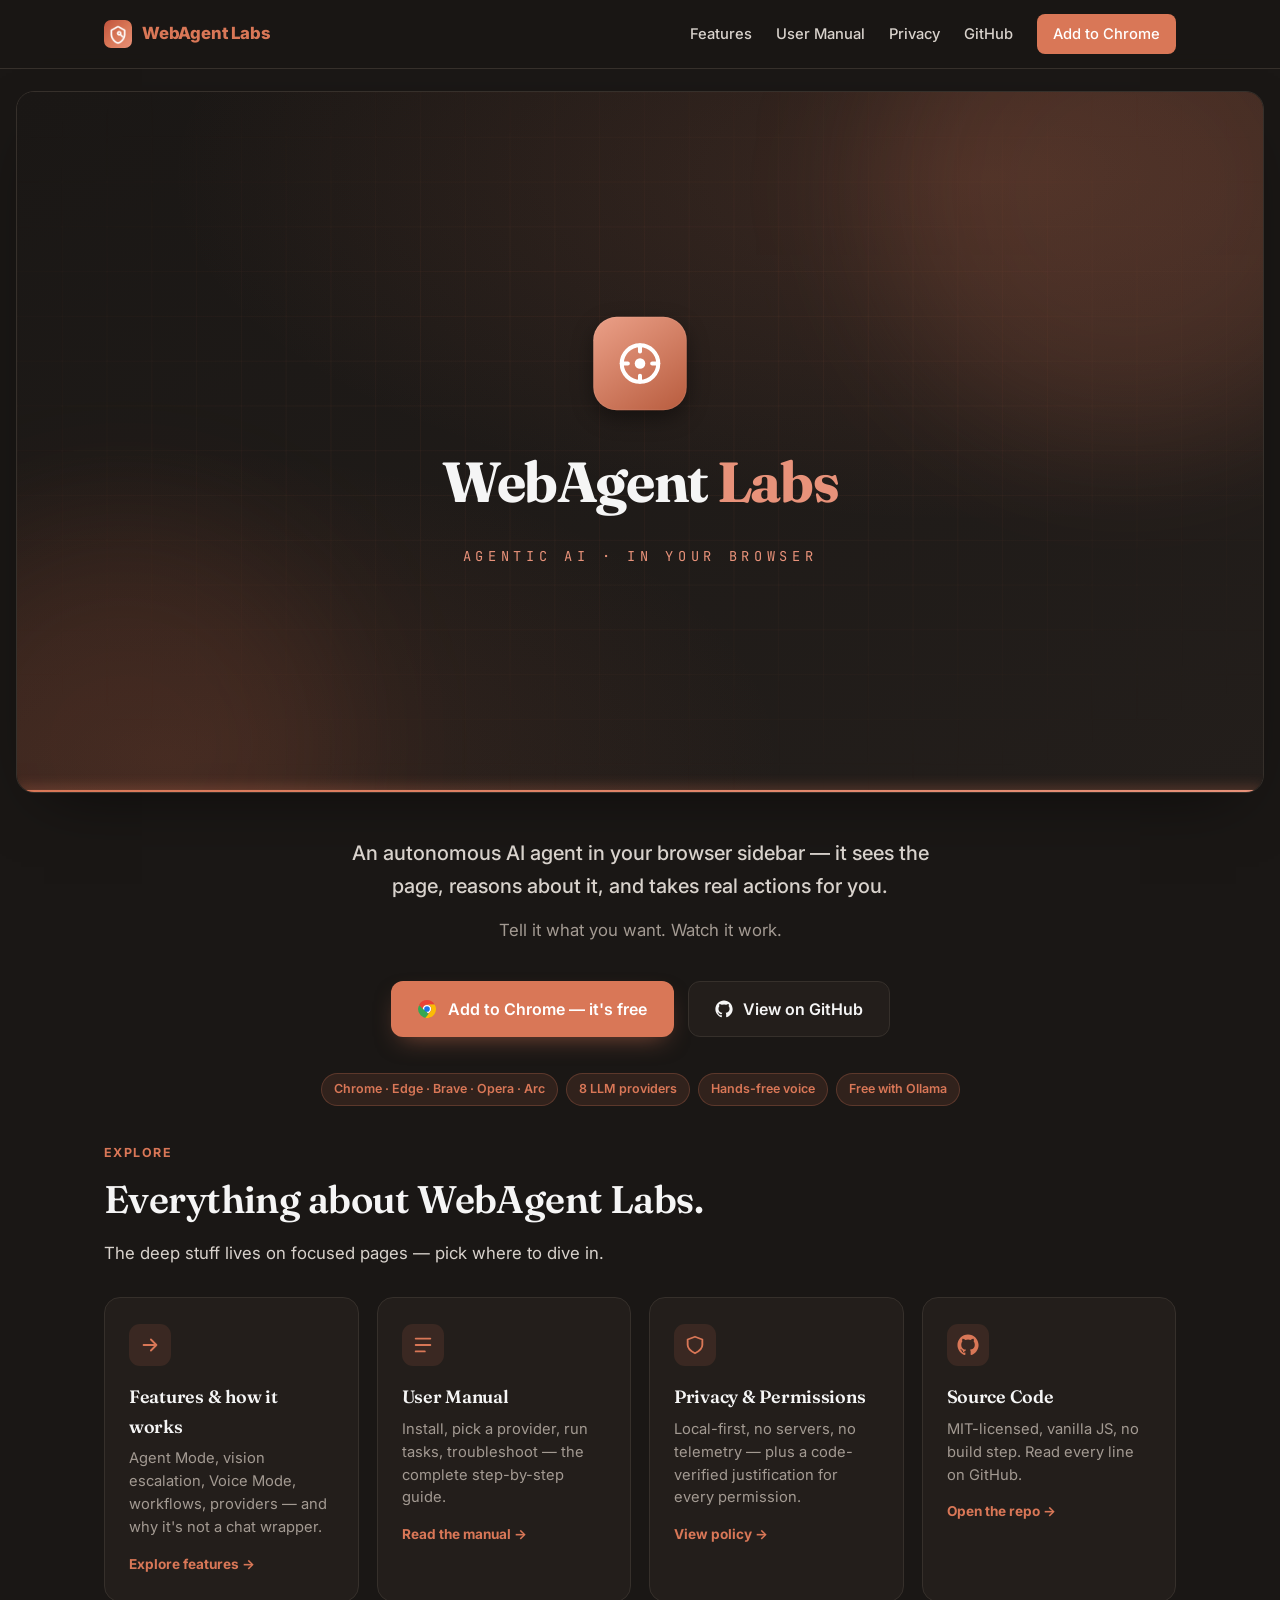
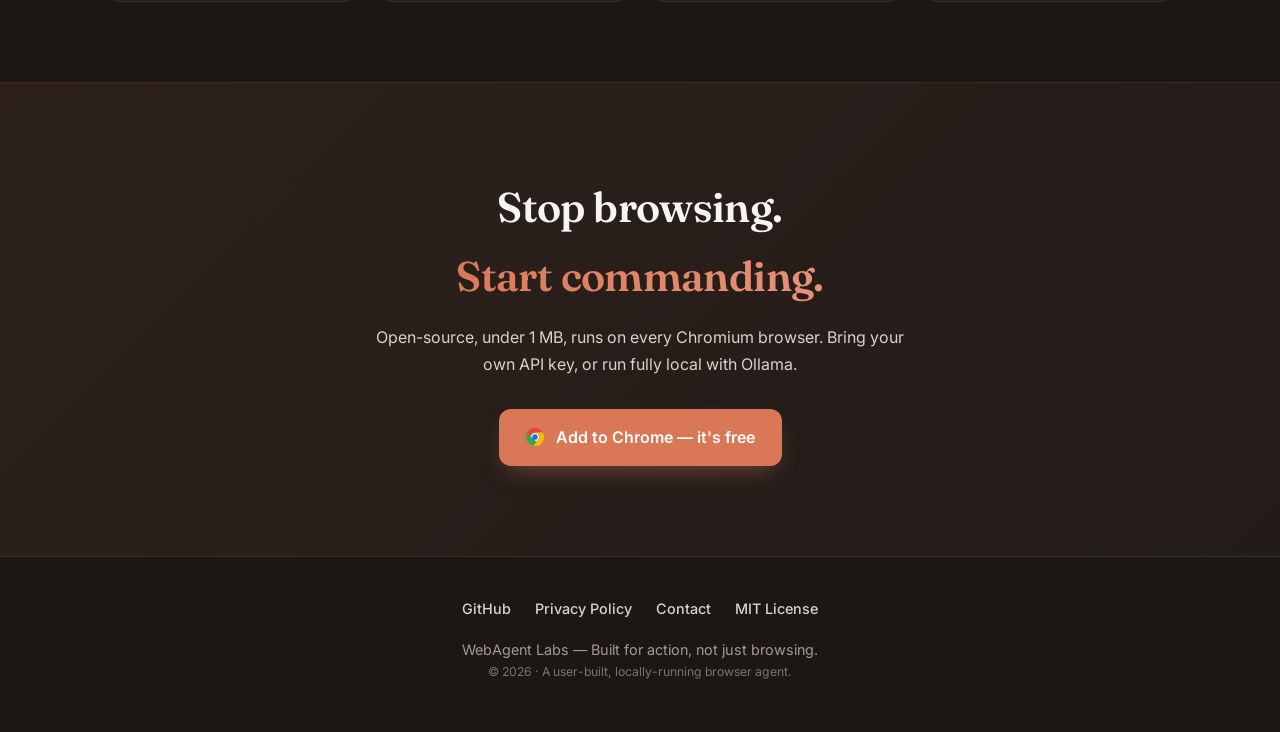
==== commit 099bbab4: "Too many changes I did" ====
--- a/index.html
+++ b/index.html
@@ -3,12 +3,12 @@
 <head>
   <meta charset="UTF-8">
   <meta name="viewport" content="width=device-width, initial-scale=1.0">
-  <title>WebWright — Built for action, not just browsing</title>
+  <title>WebAgent Labs — Built for action, not just browsing</title>
   <meta name="description" content="An autonomous AI agent that lives in your browser sidebar. Sees web pages, reasons about them, and takes real actions to complete tasks for you. Not a chat wrapper.">
   <link rel="icon" type="image/png" href="icons/icon128.png">
   <link rel="preconnect" href="https://fonts.googleapis.com">
   <link rel="preconnect" href="https://fonts.gstatic.com" crossorigin>
-  <link href="https://fonts.googleapis.com/css2?family=Space+Grotesk:wght@400;500;600;700&family=Inter:wght@400;500;600&family=JetBrains+Mono:wght@400;500;700&display=swap" rel="stylesheet">
+  <link href="https://fonts.googleapis.com/css2?family=Fraunces:opsz,wght@9..144,400;9..144,500;9..144,600;9..144,700&family=Inter:wght@400;500;600&family=JetBrains+Mono:wght@400;500;700&display=swap" rel="stylesheet">
 
   <link rel="stylesheet" href="site.css">
 </head>
@@ -18,8 +18,8 @@
   <div class="topbar">
     <div class="topbar-inner">
       <a class="brand" href="index.html">
-        <img src="icons/icon128.png" alt="WebWright">
-        WebWright
+        <img src="icons/icon128.png" alt="WebAgent Labs">
+        WebAgent Labs
       </a>
       <div class="topbar-links">
         <a href="features.html">Features</a>
@@ -34,7 +34,7 @@
   <!-- ───────────────────── Looping promo animation (top) ───────────────────── -->
   <section class="promo-hero">
     <div class="promo-stage">
-      <div id="stage" aria-label="WebWright animated promo">
+      <div id="stage" aria-label="WebAgent Labs animated promo">
         <div class="blob a"></div>
         <div class="blob b"></div>
 
@@ -42,14 +42,14 @@
           <div class="badge rise d1">
             <svg viewBox="0 0 24 24" fill="none"><circle cx="12" cy="12" r="9" stroke="#fff" stroke-width="2"/><circle cx="12" cy="12" r="2.6" fill="#fff"/><path d="M12 3v3M12 18v3M3 12h3M18 12h3" stroke="#fff" stroke-width="2" stroke-linecap="round"/></svg>
           </div>
-          <div class="wordmark rise d2">Web<b>Wright</b></div>
+          <div class="wordmark rise d2">WebAgent <b>Labs</b></div>
           <div class="eyebrow rise d3">Agentic AI · in your browser</div>
         </section>
 
         <section class="scene" id="s2">
           <div class="kicker rise d1">This is <s>not a chat wrapper</s></div>
           <h1 class="thesis rise d2">Built for <span class="glow">action</span>,<br>not just browsing.</h1>
-          <p class="sub rise d3">It sees the page, reasons about it, and takes real actions for you — clicks, types, navigates, fills forms, researches.</p>
+          <p class="sub rise d3">It sees the page, reasons about it, and takes real actions for you — clicks, types, navigates, fills forms, and more.</p>
         </section>
 
         <section class="scene" id="s3">
@@ -60,7 +60,7 @@
             <div class="console rise d2">
               <div class="console-top">
                 <span class="dot3"><i></i><i></i><i></i></span>
-                <span class="ctitle">WebWright · Agent</span>
+                <span class="ctitle">WebAgent Labs · Agent</span>
                 <span class="cstatus" id="cstatus">Agent completed</span>
               </div>
               <div class="cmdline">
@@ -82,7 +82,7 @@
           <div class="grid">
             <div class="card"><div class="ico"><svg viewBox="0 0 24 24" fill="none"><path d="M5 12h14M13 6l6 6-6 6" stroke="currentColor" stroke-width="2" stroke-linecap="round" stroke-linejoin="round"/></svg></div><h4>Agent Mode</h4><p>Give a goal in plain English — it executes multi-step tasks autonomously.</p></div>
             <div class="card"><div class="ico"><svg viewBox="0 0 24 24" fill="none"><path d="M2 12s3.5-7 10-7 10 7 10 7-3.5 7-10 7S2 12 2 12Z" stroke="currentColor" stroke-width="2"/><circle cx="12" cy="12" r="3" stroke="currentColor" stroke-width="2"/></svg></div><h4>Vision Escalation</h4><p>When the DOM isn't enough, it switches to seeing the page — 4 tiers deep.</p></div>
-            <div class="card"><div class="ico"><svg viewBox="0 0 24 24" fill="none"><circle cx="11" cy="11" r="7" stroke="currentColor" stroke-width="2"/><path d="m20 20-3.5-3.5" stroke="currentColor" stroke-width="2" stroke-linecap="round"/></svg></div><h4>Deep Research</h4><p>Reads 10+ sources and writes you a synthesized, multi-column report.</p></div>
+            <div class="card"><div class="ico"><svg viewBox="0 0 24 24" fill="none"><rect x="3" y="11" width="18" height="10" rx="2" stroke="currentColor" stroke-width="2"/><path d="M7 11V7a5 5 0 0110 0v4" stroke="currentColor" stroke-width="2"/></svg></div><h4>Personal Vault</h4><p>Save your details once; it fills forms on demand — only when you ask.</p></div>
             <div class="card"><div class="ico"><svg viewBox="0 0 24 24" fill="none"><circle cx="12" cy="12" r="9" stroke="currentColor" stroke-width="2"/><path d="M12 7v5l3 2" stroke="currentColor" stroke-width="2" stroke-linecap="round"/></svg></div><h4>Record & Replay</h4><p>Capture any workflow once, then replay it with a single click.</p></div>
             <div class="card"><div class="ico"><svg viewBox="0 0 24 24" fill="none"><path d="M12 3 4 6v6c0 5 8 9 8 9s8-4 8-9V6l-8-3Z" stroke="currentColor" stroke-width="2" stroke-linejoin="round"/></svg></div><h4>Voice Mode</h4><p>Talk to your browser hands-free — it transcribes, acts, and speaks back.</p></div>
             <div class="card"><div class="ico"><svg viewBox="0 0 24 24" fill="none"><rect x="3" y="4" width="18" height="14" rx="2" stroke="currentColor" stroke-width="2"/><path d="M8 20h8M12 18v2" stroke="currentColor" stroke-width="2" stroke-linecap="round"/></svg></div><h4>8 LLM Providers</h4><p>Claude, GPT, Gemini, Grok, DeepSeek, Ollama — or fully self-hosted.</p></div>
@@ -103,7 +103,7 @@
           <h1 class="cta-line rise d1">Stop browsing.<br><span class="b">Start commanding.</span></h1>
           <div class="cta-foot rise d3">
             <span class="badge-sm"><svg viewBox="0 0 24 24" fill="none"><circle cx="12" cy="12" r="9" stroke="#fff" stroke-width="2"/><circle cx="12" cy="12" r="2.6" fill="#fff"/></svg></span>
-            <b>WebWright</b><span>·&nbsp; github.com/profoncode-debug/WebWright</span>
+            <b>WebAgent Labs</b><span>·&nbsp; github.com/profoncode-debug/WebWright</span>
           </div>
         </section>
 
@@ -146,13 +146,13 @@
   <section class="hub">
     <div class="wrap">
       <span class="section-eyebrow">Explore</span>
-      <h2 class="section-title">Everything about WebWright.</h2>
+      <h2 class="section-title">Everything about WebAgent Labs.</h2>
       <p class="section-lead">The deep stuff lives on focused pages — pick where to dive in.</p>
       <div class="hub-grid">
         <a class="hub-card" href="features.html">
           <div class="hub-ico"><svg viewBox="0 0 24 24" fill="none"><path d="M5 12h14M13 6l6 6-6 6" stroke="currentColor" stroke-width="2" stroke-linecap="round" stroke-linejoin="round"/></svg></div>
           <h3>Features &amp; how it works</h3>
-          <p>Agent Mode, vision escalation, Voice Mode, research, workflows, providers — and why it's not a chat wrapper.</p>
+          <p>Agent Mode, vision escalation, Voice Mode, workflows, providers — and why it's not a chat wrapper.</p>
           <div class="hub-arrow">Explore features →</div>
         </a>
         <a class="hub-card" href="manual.html">
@@ -204,7 +204,7 @@
         <a href="mailto:profoncode@gmail.com">Contact</a>
         <a href="https://github.com/profoncode-debug/WebWright/blob/main/LICENSE" target="_blank">MIT License</a>
       </div>
-      <div>WebWright — Built for action, not just browsing.</div>
+      <div>WebAgent Labs — Built for action, not just browsing.</div>
       <div class="footer-tag">© 2026 · A user-built, locally-running browser agent.</div>
     </div>
   </footer>
--- a/site.css
+++ b/site.css
@@ -1,28 +1,18 @@
+    /* Claude-style warm theme (single, consistent — not OS-dependent) */
     :root {
-      --accent: #7c6aef;
-      --accent-2: #9d8cff;
-      --accent-bg: rgba(124,106,239,0.10);
-      --bg: #f5f6fa;
-      --bg-2: #eef0f6;
-      --card: #ffffff;
-      --text: #1c1c2e;
-      --text-2: #3a3a52;
-      --muted: #6b7280;
-      --border: #e5e7eb;
-      --border-h: #d1d5db;
-      --hero-gradient: linear-gradient(135deg, #7c6aef 0%, #9d8cff 100%);
-    }
-    @media (prefers-color-scheme: dark) {
-      :root {
-        --bg: #0a0a12;
-        --bg-2: #11111d;
-        --card: #151522;
-        --text: #e8e9f0;
-        --text-2: #c2c4d4;
-        --muted: #9ca3af;
-        --border: #262638;
-        --border-h: #34344c;
-      }
+      --accent: #D97757;
+      --accent-2: #E8927A;
+      --accent-bg: rgba(217,119,87,0.12);
+      --bg: #1A1715;
+      --bg-2: #211D1A;
+      --card: #231E1B;
+      --text: #F5F5F5;
+      --text-2: #D8D2CC;
+      --muted: #A39A92;
+      --border: #36302B;
+      --border-h: #494139;
+      --hero-gradient: linear-gradient(135deg, #D97757 0%, #E8927A 100%);
+      --serif: 'Fraunces', Georgia, 'Times New Roman', serif;
     }
     * { margin: 0; padding: 0; box-sizing: border-box; }
     html { scroll-behavior: smooth; }
@@ -41,30 +31,30 @@
       position: relative; width: 100%; max-width: 1340px; margin: 0 auto;
       aspect-ratio: 16 / 9; border-radius: 18px; overflow: hidden;
       border: 1px solid var(--border);
-      box-shadow: 0 40px 90px -30px rgba(124,106,239,0.45), 0 12px 30px -12px rgba(0,0,0,0.35);
-      background: #08070F;
+      box-shadow: 0 24px 64px -28px rgba(0,0,0,0.6);
+      background: #1A1715;
     }
     @media (max-width: 760px) { .promo-hero { padding: 12px 10px 4px; } .promo-stage { border-radius: 12px; } }
 
     #stage {
-      --bg:#08070F; --bg2:#0C0A1A; --violet:#7C5CFF; --violet-bright:#A78BFA; --violet-deep:#5B3DF0;
-      --green:#2ED3A0; --white:#F5F3FF; --muted:#8E8CAB; --muted-dim:#56546F; --line:rgba(124,92,255,.18);
+      --bg:#1A1715; --bg2:#231E1B; --violet:#D97757; --violet-bright:#E8927A; --violet-deep:#B85C3E;
+      --green:#7FB069; --white:#F5F5F5; --muted:#A39A92; --muted-dim:#6E665F; --line:rgba(217,119,87,.18);
       position:absolute; top:0; left:0; width:1280px; height:720px; transform-origin:top left;
       color:var(--white); font-family:'Inter',sans-serif; overflow:hidden;
       background:
-        radial-gradient(120% 90% at 78% 12%, rgba(124,92,255,.16), transparent 55%),
-        radial-gradient(90% 80% at 12% 95%, rgba(91,61,240,.14), transparent 55%),
+        radial-gradient(120% 90% at 78% 12%, rgba(217,119,87,.16), transparent 55%),
+        radial-gradient(90% 80% at 12% 95%, rgba(184,92,62,.14), transparent 55%),
         linear-gradient(160deg,var(--bg) 0%, var(--bg2) 100%);
-      box-shadow:0 0 120px rgba(124,92,255,.08) inset;
+      
     }
     #stage::before{ content:""; position:absolute; inset:0;
-      background-image:linear-gradient(rgba(124,92,255,.05) 1px,transparent 1px),linear-gradient(90deg,rgba(124,92,255,.05) 1px,transparent 1px);
+      background-image:linear-gradient(rgba(217,119,87,.05) 1px,transparent 1px),linear-gradient(90deg,rgba(217,119,87,.05) 1px,transparent 1px);
       background-size:46px 46px;
       -webkit-mask-image:radial-gradient(80% 70% at 50% 45%,#000 30%,transparent 85%);
       mask-image:radial-gradient(80% 70% at 50% 45%,#000 30%,transparent 85%); }
     #stage .blob{position:absolute;border-radius:50%;filter:blur(70px);opacity:.5;pointer-events:none}
-    #stage .blob.a{width:520px;height:520px;background:rgba(124,92,255,.30);top:-160px;right:-120px;animation:wpDrift1 18s ease-in-out infinite}
-    #stage .blob.b{width:460px;height:460px;background:rgba(91,61,240,.26);bottom:-180px;left:-120px;animation:wpDrift2 22s ease-in-out infinite}
+    #stage .blob.a{width:520px;height:520px;background:rgba(217,119,87,.30);top:-160px;right:-120px;animation:wpDrift1 18s ease-in-out infinite}
+    #stage .blob.b{width:460px;height:460px;background:rgba(184,92,62,.26);bottom:-180px;left:-120px;animation:wpDrift2 22s ease-in-out infinite}
     @keyframes wpDrift1{0%,100%{transform:translate(0,0)}50%{transform:translate(-40px,50px)}}
     @keyframes wpDrift2{0%,100%{transform:translate(0,0)}50%{transform:translate(50px,-40px)}}
     #stage .scene{position:absolute;inset:0;display:flex;flex-direction:column;align-items:center;justify-content:center;padding:0 90px;opacity:0;visibility:hidden;transition:opacity .7s ease, visibility .7s}
@@ -75,31 +65,31 @@
     #stage .is-active .d2{transition-delay:.30s}
     #stage .is-active .d3{transition-delay:.48s}
     #stage .is-active .d4{transition-delay:.66s}
-    #stage .badge{width:96px;height:96px;border-radius:24px;background:linear-gradient(145deg,#9D7BFF,#5B3DF0);display:flex;align-items:center;justify-content:center;box-shadow:0 18px 60px rgba(124,92,255,.55),0 0 0 1px rgba(255,255,255,.08) inset;position:relative}
-    #stage .badge::after{content:"";position:absolute;inset:0;border-radius:24px;box-shadow:0 0 0 0 rgba(124,92,255,.5);animation:wpPulse 3s ease-out infinite}
-    @keyframes wpPulse{0%{box-shadow:0 0 0 0 rgba(124,92,255,.45)}70%{box-shadow:0 0 0 28px rgba(124,92,255,0)}100%{box-shadow:0 0 0 0 rgba(124,92,255,0)}}
+    #stage .badge{width:96px;height:96px;border-radius:24px;background:linear-gradient(145deg,#EBA088,#B85C3E);display:flex;align-items:center;justify-content:center;box-shadow:0 8px 22px rgba(0,0,0,.4),0 0 0 1px rgba(255,255,255,.06) inset;position:relative}
+    #stage .badge::after{content:"";position:absolute;inset:0;border-radius:24px;box-shadow:0 0 0 0 rgba(217,119,87,.5);animation:none}
+    @keyframes wpPulse{0%{box-shadow:0 0 0 0 rgba(217,119,87,.45)}70%{box-shadow:0 0 0 28px rgba(217,119,87,0)}100%{box-shadow:0 0 0 0 rgba(217,119,87,0)}}
     #stage .badge svg{width:50px;height:50px}
-    #stage .wordmark{font-family:'Space Grotesk';font-weight:700;font-size:58px;letter-spacing:-1.5px;margin-top:26px}
+    #stage .wordmark{font-family:'Fraunces';font-weight:700;font-size:58px;letter-spacing:-1.5px;margin-top:26px}
     #stage .wordmark b{color:var(--violet-bright)}
     #stage .eyebrow{font-family:'JetBrains Mono';font-size:14px;letter-spacing:5px;text-transform:uppercase;color:var(--violet-bright);margin-top:18px;opacity:.9}
     #stage .kicker{font-family:'JetBrains Mono';font-size:15px;letter-spacing:4px;text-transform:uppercase;color:var(--muted);margin-bottom:26px}
-    #stage .kicker s{color:var(--violet-bright);text-decoration:line-through;text-decoration-color:rgba(167,139,250,.5)}
-    #stage .thesis{font-family:'Space Grotesk';font-weight:700;font-size:78px;line-height:1.04;letter-spacing:-2px;text-align:center;max-width:980px}
-    #stage .thesis .glow{color:var(--violet-bright);position:relative;text-shadow:0 0 38px rgba(167,139,250,.55)}
+    #stage .kicker s{color:var(--violet-bright);text-decoration:line-through;text-decoration-color:rgba(232,146,122,.5)}
+    #stage .thesis{font-family:'Fraunces';font-weight:700;font-size:78px;line-height:1.04;letter-spacing:-2px;text-align:center;max-width:980px}
+    #stage .thesis .glow{color:var(--violet-bright);position:relative}
     #stage .sub{font-size:21px;color:var(--muted);margin-top:30px;max-width:720px;text-align:center;line-height:1.55}
     #stage .loopwrap{width:100%;max-width:1000px}
     #stage .looptag{display:flex;gap:34px;justify-content:center;margin-bottom:30px;font-family:'JetBrains Mono';font-size:13px;letter-spacing:3px;text-transform:uppercase}
     #stage .looptag span{color:var(--muted-dim);transition:color .4s, text-shadow .4s}
-    #stage .looptag span.on{color:var(--violet-bright);text-shadow:0 0 18px rgba(167,139,250,.6)}
+    #stage .looptag span.on{color:var(--violet-bright)}
     #stage .looptag i{color:var(--muted-dim);font-style:normal}
-    #stage .console{background:rgba(13,11,26,.82);border:1px solid var(--line);border-radius:18px;box-shadow:0 30px 80px rgba(0,0,0,.5),0 0 0 1px rgba(255,255,255,.02) inset;overflow:hidden}
+    #stage .console{background:rgba(35,30,27,.82);border:1px solid var(--line);border-radius:18px;box-shadow:0 30px 80px rgba(0,0,0,.5),0 0 0 1px rgba(255,255,255,.02) inset;overflow:hidden}
     #stage .console-top{display:flex;align-items:center;gap:14px;padding:16px 20px;border-bottom:1px solid var(--line)}
     #stage .dot3{display:flex;gap:7px}
-    #stage .dot3 i{width:11px;height:11px;border-radius:50%;background:#2b2940}
+    #stage .dot3 i{width:11px;height:11px;border-radius:50%;background:#3a322c}
     #stage .ctitle{font-family:'JetBrains Mono';font-size:13px;color:var(--muted);letter-spacing:1px}
     #stage .cstatus{margin-left:auto;font-family:'JetBrains Mono';font-size:12px;letter-spacing:2px;color:var(--green);display:flex;align-items:center;gap:8px;opacity:0;transition:opacity .4s}
     #stage .cstatus.show{opacity:1}
-    #stage .cstatus::before{content:"";width:8px;height:8px;border-radius:50%;background:var(--green);box-shadow:0 0 10px var(--green)}
+    #stage .cstatus::before{content:"";width:8px;height:8px;border-radius:50%;background:var(--green)}
     #stage .cmdline{padding:24px 24px 6px;font-family:'JetBrains Mono';font-size:21px;display:flex;align-items:center;gap:12px}
     #stage .prompt{color:var(--violet-bright)}
     #stage .typed{color:var(--white)}
@@ -112,17 +102,17 @@
     #stage .logrow.run .mark{border-color:var(--violet-bright);animation:wpSpin 1s linear infinite;border-top-color:transparent}
     @keyframes wpSpin{to{transform:rotate(360deg)}}
     #stage .logrow.done{color:var(--white)}
-    #stage .logrow.done .mark{border-color:var(--green);background:rgba(46,211,160,.12);animation:none}
+    #stage .logrow.done .mark{border-color:var(--green);background:rgba(127,176,105,.12);animation:none}
     #stage .logrow.done .mark::after{content:"";position:absolute;left:5px;top:1.5px;width:5px;height:10px;border:solid var(--green);border-width:0 2px 2px 0;transform:rotate(45deg)}
-    #stage .result{margin-top:14px;padding:16px 18px;border-radius:12px;background:rgba(124,92,255,.10);border:1px solid var(--line);color:var(--white);font-family:'Inter';font-size:16px;display:flex;align-items:center;gap:12px;opacity:0;transform:translateY(8px);transition:.5s}
+    #stage .result{margin-top:14px;padding:16px 18px;border-radius:12px;background:rgba(217,119,87,.10);border:1px solid var(--line);color:var(--white);font-family:'Inter';font-size:16px;display:flex;align-items:center;gap:12px;opacity:0;transform:translateY(8px);transition:.5s}
     #stage .result.in{opacity:1;transform:translateY(0)}
     #stage .result .spark{color:var(--violet-bright)}
-    #stage .sec-title{font-family:'Space Grotesk';font-weight:700;font-size:46px;letter-spacing:-1px;margin-bottom:40px;text-align:center}
+    #stage .sec-title{font-family:'Fraunces';font-weight:700;font-size:46px;letter-spacing:-1px;margin-bottom:40px;text-align:center}
     #stage .grid{display:grid;grid-template-columns:repeat(3,1fr);gap:20px;width:100%;max-width:1040px}
-    #stage .card{background:rgba(13,11,26,.7);border:1px solid var(--line);border-radius:16px;padding:26px 24px;transition:opacity .6s, transform .6s}
-    #stage .card .ico{width:42px;height:42px;border-radius:11px;background:rgba(124,92,255,.14);display:flex;align-items:center;justify-content:center;margin-bottom:16px;color:var(--violet-bright)}
+    #stage .card{background:rgba(35,30,27,.7);border:1px solid var(--line);border-radius:16px;padding:26px 24px;transition:opacity .6s, transform .6s}
+    #stage .card .ico{width:42px;height:42px;border-radius:11px;background:rgba(217,119,87,.14);display:flex;align-items:center;justify-content:center;margin-bottom:16px;color:var(--violet-bright)}
     #stage .card .ico svg{width:22px;height:22px}
-    #stage .card h4{font-family:'Space Grotesk';font-weight:600;font-size:20px;margin-bottom:7px}
+    #stage .card h4{font-family:'Fraunces';font-weight:600;font-size:20px;margin-bottom:7px}
     #stage .card p{font-size:14px;color:var(--muted);line-height:1.5}
     #stage .is-active .card{animation:wpCardin .6s both}
     #stage .is-active .card:nth-child(1){animation-delay:.05s}
@@ -134,16 +124,16 @@
     @keyframes wpCardin{from{opacity:0;transform:translateY(24px) scale(.97)}to{opacity:1;transform:none}}
     #stage .prov-title{font-family:'JetBrains Mono';font-size:14px;letter-spacing:4px;text-transform:uppercase;color:var(--muted);margin-bottom:26px}
     #stage .pills{display:flex;flex-wrap:wrap;gap:14px;justify-content:center;max-width:760px}
-    #stage .pill{padding:14px 28px;border-radius:999px;border:1px solid var(--line);background:rgba(124,92,255,.06);font-family:'Space Grotesk';font-weight:600;font-size:22px;color:var(--white)}
+    #stage .pill{padding:14px 28px;border-radius:999px;border:1px solid var(--line);background:rgba(217,119,87,.06);font-family:'Fraunces';font-weight:600;font-size:22px;color:var(--white)}
     #stage .compat{margin-top:46px;font-size:17px;color:var(--muted)}
     #stage .compat b{color:var(--violet-bright);font-weight:600}
     #stage .privacy{margin-top:14px;font-family:'JetBrains Mono';font-size:13px;letter-spacing:2px;color:var(--muted-dim)}
-    #stage .cta-line{font-family:'Space Grotesk';font-weight:700;font-size:96px;line-height:1.0;letter-spacing:-3px;text-align:center}
-    #stage .cta-line .b{color:var(--violet-bright);text-shadow:0 0 50px rgba(167,139,250,.6)}
+    #stage .cta-line{font-family:'Fraunces';font-weight:700;font-size:96px;line-height:1.0;letter-spacing:-3px;text-align:center}
+    #stage .cta-line .b{color:var(--violet-bright)}
     #stage .cta-foot{margin-top:42px;display:flex;align-items:center;gap:16px;font-family:'JetBrains Mono';font-size:16px;color:var(--muted)}
-    #stage .cta-foot .badge-sm{width:34px;height:34px;border-radius:10px;background:linear-gradient(145deg,#9D7BFF,#5B3DF0);display:flex;align-items:center;justify-content:center}
+    #stage .cta-foot .badge-sm{width:34px;height:34px;border-radius:10px;background:linear-gradient(145deg,#EBA088,#B85C3E);display:flex;align-items:center;justify-content:center}
     #stage .cta-foot .badge-sm svg{width:18px;height:18px}
-    #stage .cta-foot b{color:var(--white);font-family:'Space Grotesk';font-size:18px}
+    #stage .cta-foot b{color:var(--white);font-family:'Fraunces';font-size:18px}
     #stage #bar{position:absolute;left:0;bottom:0;height:3px;width:0;background:linear-gradient(90deg,var(--violet),var(--violet-bright));box-shadow:0 0 14px var(--violet)}
     @media (prefers-reduced-motion: reduce){
       #stage .blob, #stage .badge::after, #stage .caret, #stage .logrow.run .mark{animation:none!important}
@@ -188,7 +178,7 @@
       content: ""; position: absolute; inset: 0;
       background:
         radial-gradient(ellipse 800px 400px at 50% 0%, var(--accent-bg) 0%, transparent 70%),
-        radial-gradient(ellipse 600px 300px at 20% 30%, rgba(157,140,255,0.08) 0%, transparent 70%);
+        radial-gradient(ellipse 600px 300px at 20% 30%, rgba(232,146,122,0.08) 0%, transparent 70%);
       pointer-events: none;
     }
     .hero-content { position: relative; z-index: 1; }
@@ -196,7 +186,7 @@
       width: 96px; height: 96px;
       border-radius: 22px;
       margin: 0 auto 28px;
-      box-shadow: 0 20px 60px -15px rgba(124,106,239,0.45), 0 8px 24px -8px rgba(0,0,0,0.15);
+      box-shadow: 0 20px 60px -15px rgba(217,119,87,0.45), 0 8px 24px -8px rgba(0,0,0,0.15);
     }
     .hero h1 {
       font-size: clamp(2.4em, 5.5vw, 4em);
@@ -233,9 +223,9 @@
     }
     .btn-primary {
       background: var(--accent); color: #fff !important;
-      box-shadow: 0 10px 24px -10px rgba(124,106,239,0.55);
-    }
-    .btn-primary:hover { background: var(--accent-2); transform: translateY(-2px); box-shadow: 0 14px 30px -10px rgba(124,106,239,0.7); }
+      box-shadow: 0 10px 24px -10px rgba(217,119,87,0.55);
+    }
+    .btn-primary:hover { background: var(--accent-2); transform: translateY(-2px); box-shadow: 0 14px 30px -10px rgba(217,119,87,0.7); }
     .btn-ghost {
       background: var(--card); color: var(--text) !important;
       border: 1px solid var(--border);
@@ -372,7 +362,7 @@
       vertical-align: -2px;
     }
     .compare-table .mark-yes { background: var(--accent); color: #fff; }
-    .compare-table .mark-no { background: rgba(217,119,119,0.18); color: #d97777; }
+    .compare-table .mark-no { background: rgba(150,140,132,0.18); color: #A39A92; }
     .compare-table tr.row-emph td { font-weight: 700; }
     .compare-table tr.row-emph td.cell-feature { color: var(--text); }
     .compare-table tr.row-emph td.cell-ww { background: var(--accent-bg); }
@@ -551,8 +541,8 @@
     }
     .manual-section .callout-tip strong { color: var(--accent); }
     .manual-section .callout-warn {
-      background: rgba(217,119,119,0.08);
-      border: 1px solid rgba(217,119,119,0.25);
+      background: rgba(150,140,132,0.08);
+      border: 1px solid rgba(150,140,132,0.25);
     }
     .manual-section .callout-warn strong { color: #c95a5a; }
     @media (max-width: 640px) {
@@ -563,7 +553,7 @@
     .final-cta {
       text-align: center;
       padding: 90px 0;
-      background: linear-gradient(135deg, rgba(124,106,239,0.10) 0%, rgba(157,140,255,0.04) 100%);
+      background: linear-gradient(135deg, rgba(217,119,87,0.10) 0%, rgba(232,146,122,0.04) 100%);
       border-top: 1px solid var(--border);
     }
     .final-cta h2 {
@@ -706,7 +696,7 @@
     .hub { padding: 24px 0 80px; }
     .hub-grid { display:grid; grid-template-columns:repeat(auto-fit,minmax(240px,1fr)); gap:18px; margin-top:30px; }
     .hub-card { display:block; background:var(--card); border:1px solid var(--border); border-radius:16px; padding:26px 24px; transition:border-color .15s, transform .15s, box-shadow .15s; color:var(--text) !important; }
-    .hub-card:hover { border-color:var(--accent); transform:translateY(-3px); box-shadow:0 18px 40px -20px rgba(124,106,239,.4); color:var(--text) !important; }
+    .hub-card:hover { border-color:var(--accent); transform:translateY(-3px); box-shadow:0 18px 40px -20px rgba(217,119,87,.4); color:var(--text) !important; }
     .hub-ico { width:42px; height:42px; border-radius:11px; background:var(--accent-bg); display:flex; align-items:center; justify-content:center; color:var(--accent); margin-bottom:16px; }
     .hub-ico svg { width:22px; height:22px; }
     .hub-card h3 { font-size:1.12em; font-weight:700; margin-bottom:6px; letter-spacing:-.01em; }
@@ -716,3 +706,12 @@
     /* slim hero variant under the promo */
     .hero.slim { padding: 38px 0 8px; }
     .hero.slim::before { display:none; }
+
+    /* ── Claude-style warm display serif for headings ── */
+    .hero h1, .section-title, .final-cta h2, .page-head h1,
+    .manifesto-quote, .hub-card h3, .manual-section h3, .manual-toc h3 {
+      font-family: var(--serif);
+      letter-spacing: -0.015em;
+      font-weight: 600;
+    }
+    .manual-toc h3 { font-weight: 700; letter-spacing: 0.04em; }
